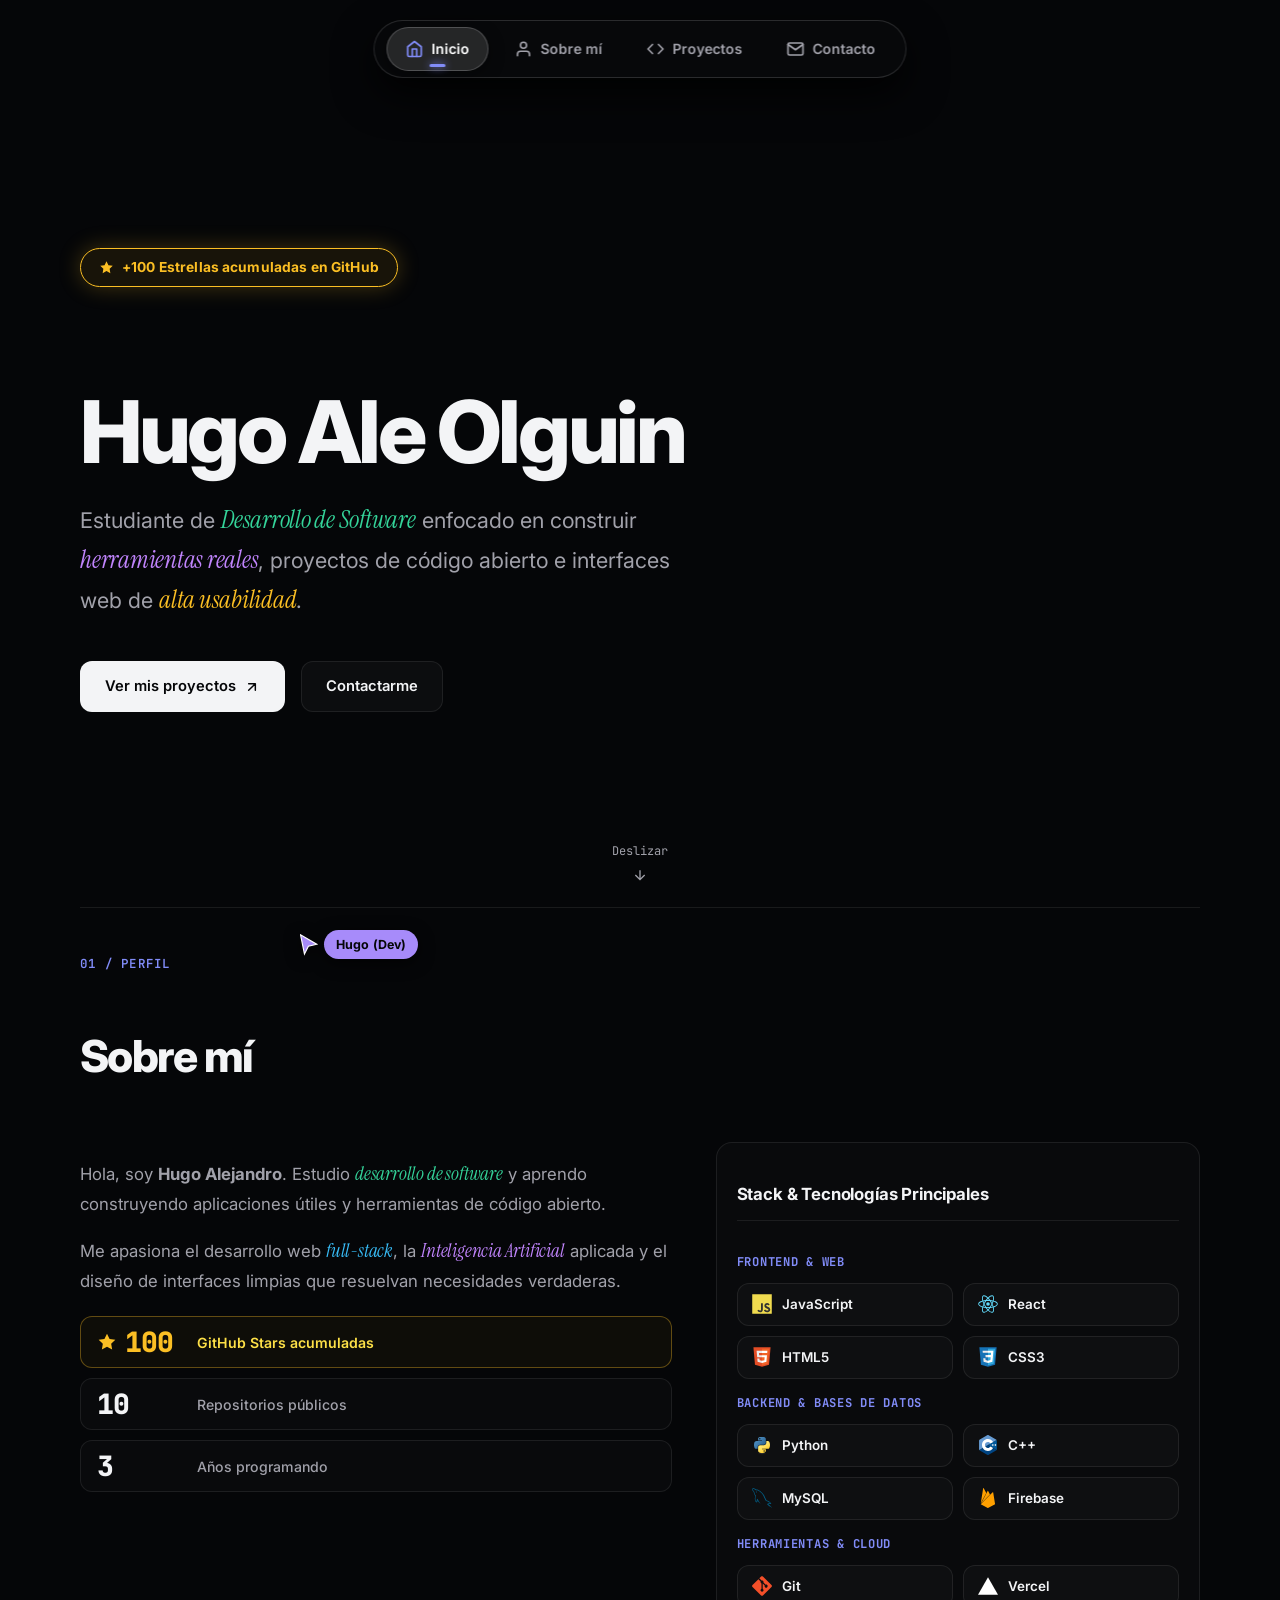
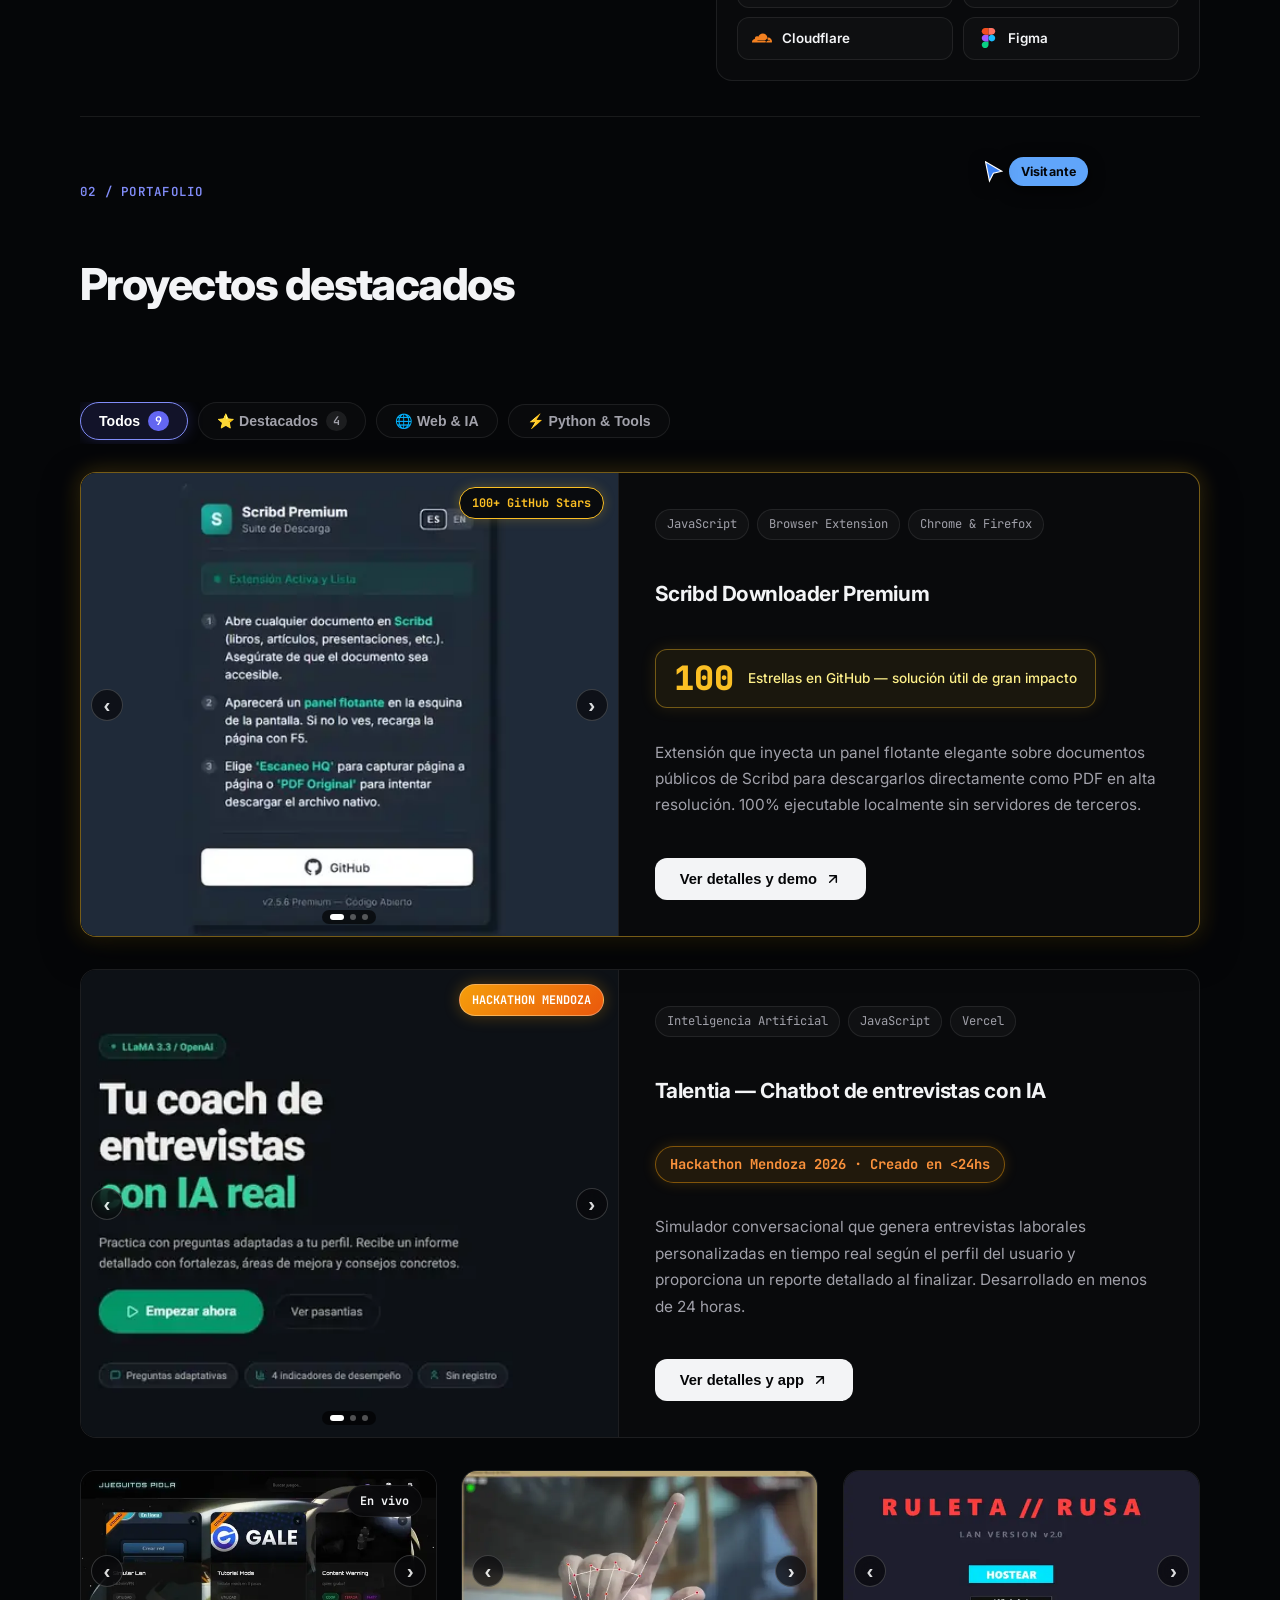
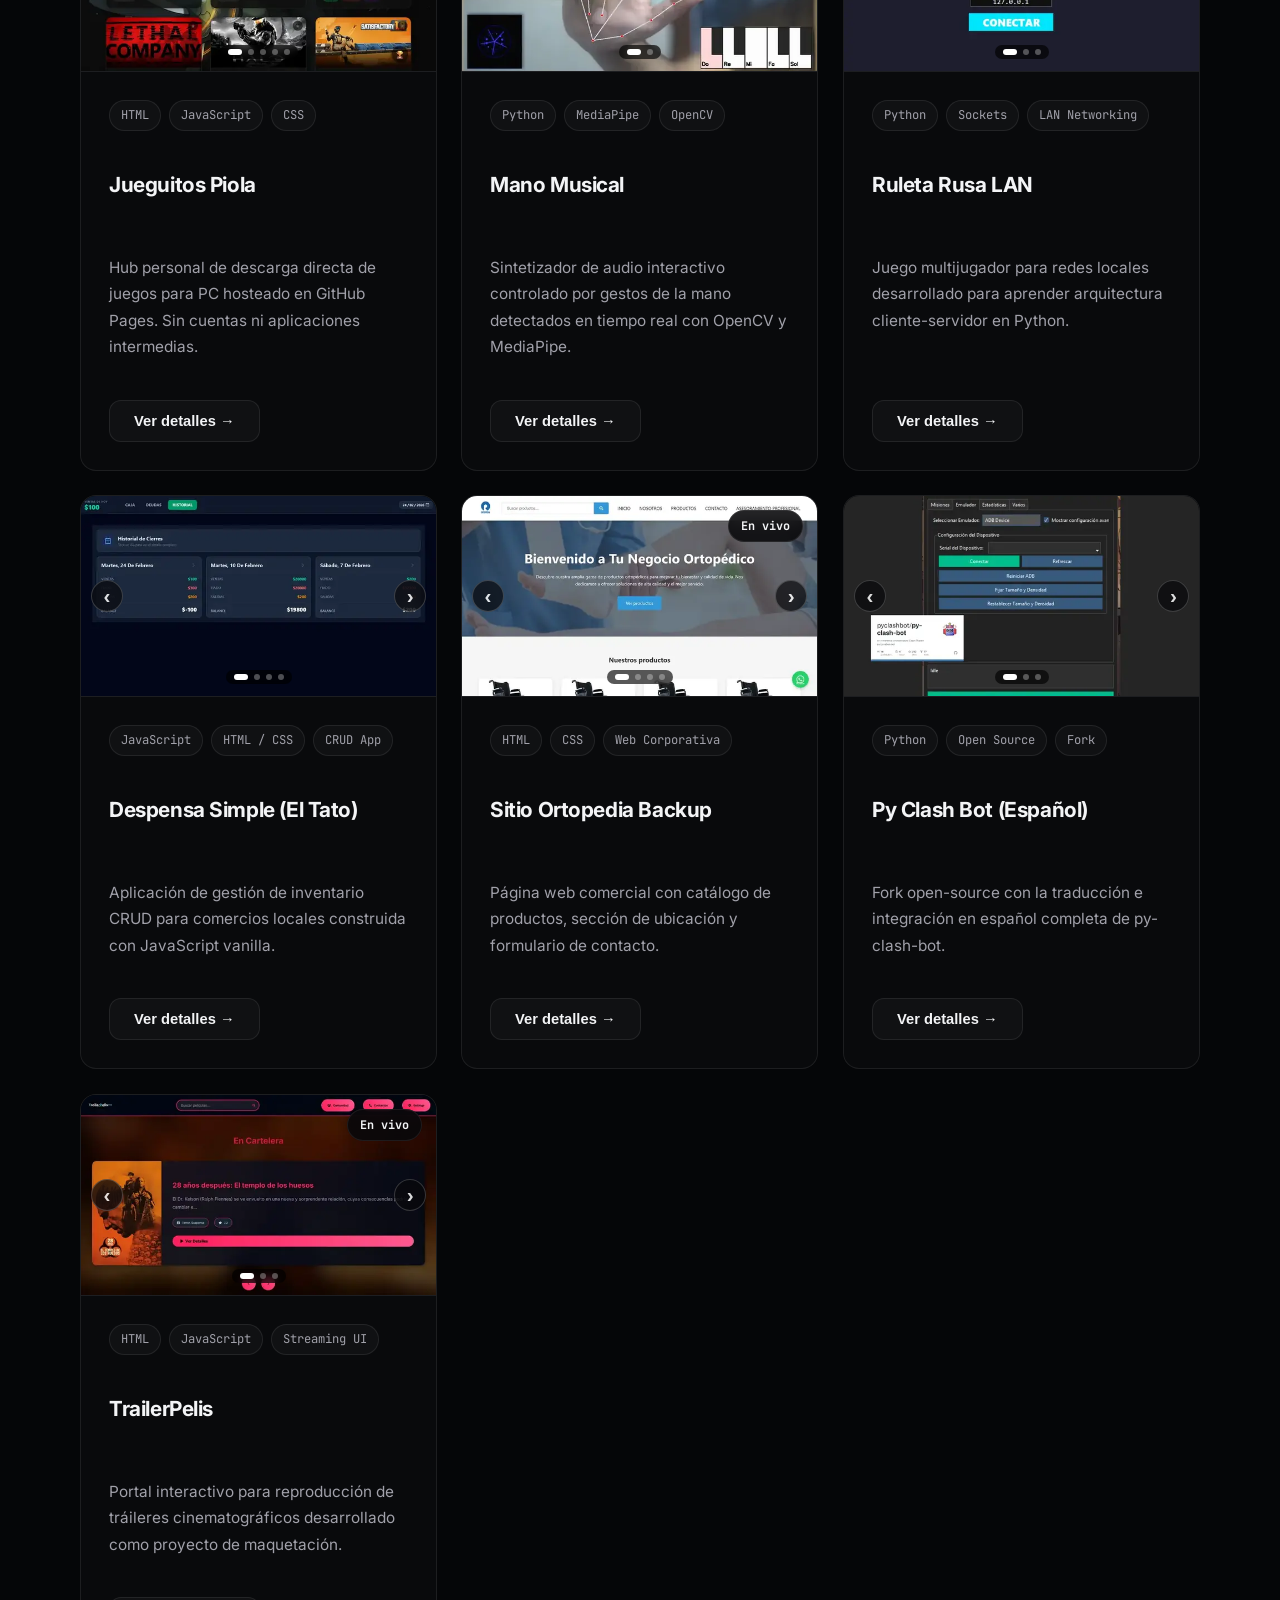
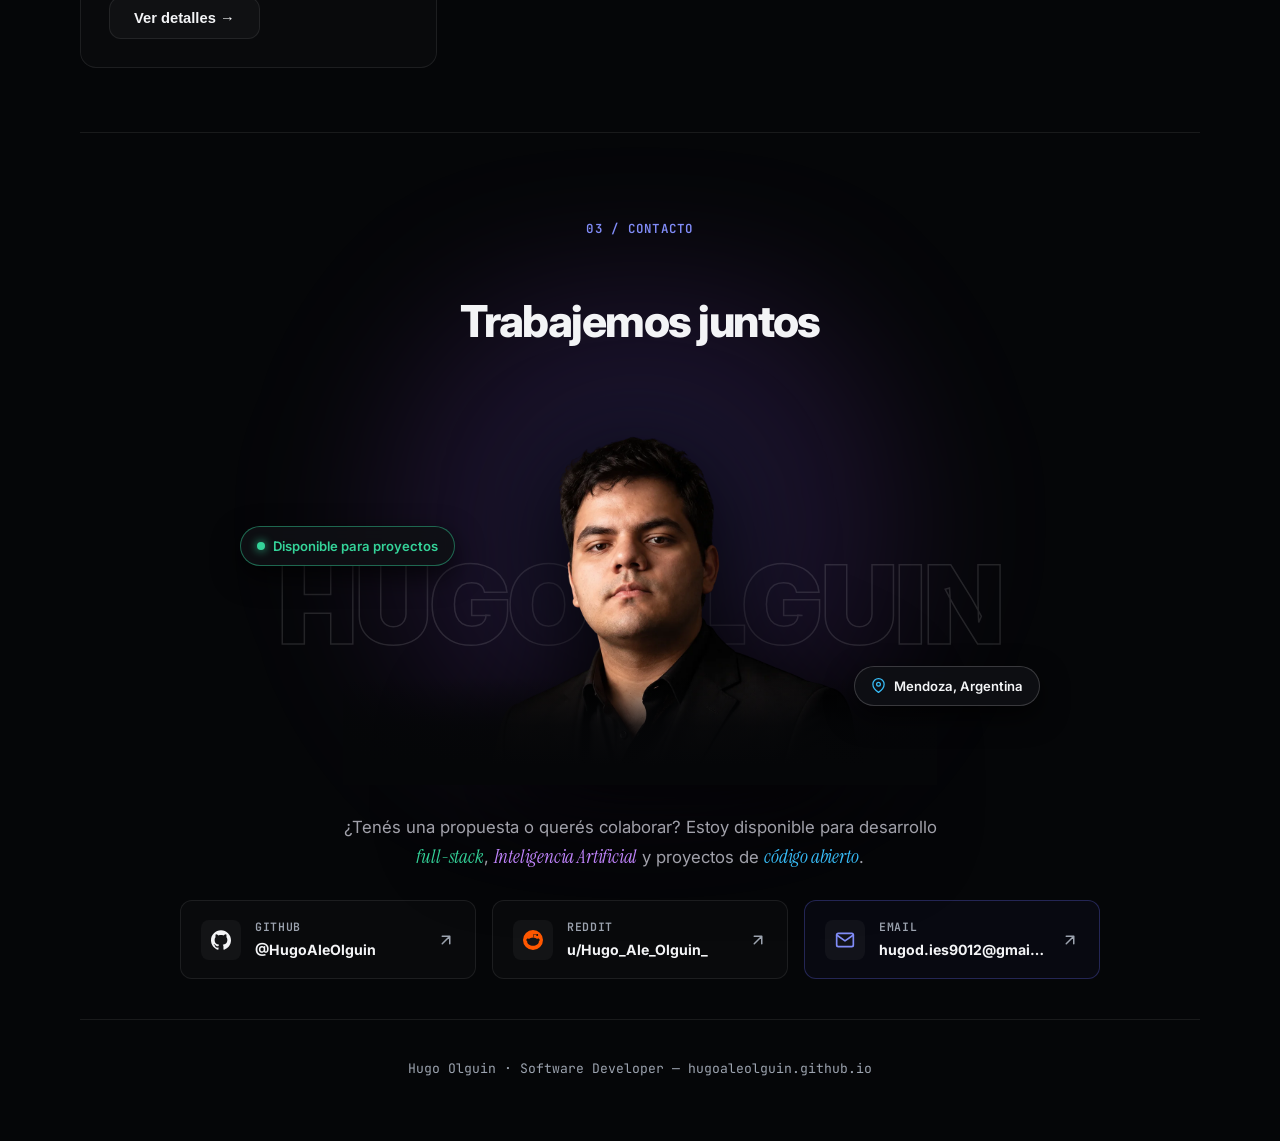
==== index.html @ dde2fdaa "fix(contacto): centrado perfecto de nombre en fondo, enlace mailto directo a hugod.ies9012@gmail.com" ====
<!doctype html>
<html lang="es">

<head>
  <meta charset="UTF-8" />
  <meta name="viewport" content="width=device-width, initial-scale=1.0" />
  <title>Hugo Olguin · Software Developer Portfolio</title>
  <meta name="description"
    content="Portfolio profesional de Hugo Olguin, estudiante de Desarrollo de Software con más de 100 estrellas en GitHub. Proyectos en JavaScript, Python, React, C++, Figma e IA." />
  <meta name="author" content="Hugo Olguin" />

  <!-- Preconexión a servidores de Google Fonts -->
  <link rel="preconnect" href="https://fonts.googleapis.com" />
  <link rel="preconnect" href="https://fonts.gstatic.com" crossorigin />
  <!-- Carga asíncrona de tipografías (no bloquea el renderizado) -->
  <link rel="preload" as="style" href="https://fonts.googleapis.com/css2?family=Instrument+Serif:ital@0;1&family=Inter:wght@300;400;500;600;700;800&family=JetBrains+Mono:wght@400;500;700&display=swap" />
  <link rel="stylesheet" href="https://fonts.googleapis.com/css2?family=Instrument+Serif:ital@0;1&family=Inter:wght@300;400;500;600;700;800&family=JetBrains+Mono:wght@400;500;700&display=swap" media="print" onload="this.media='all'" />
  <noscript>
    <link rel="stylesheet" href="https://fonts.googleapis.com/css2?family=Instrument+Serif:ital@0;1&family=Inter:wght@300;400;500;600;700;800&family=JetBrains+Mono:wght@400;500;700&display=swap" />
  </noscript>

  <link rel="stylesheet" href="style.css" />
</head>

<body>
  <!-- Barra de progreso de lectura / scroll fija en la parte superior -->
  <div id="scroll-progress-bar" class="scroll-progress-bar" aria-hidden="true"></div>

  <a class="skip-link" href="#inicio">Saltar al contenido</a>

  <!-- Floating Dock Navbar Ultra-Limpio -->
  <div class="dock-wrapper">
    <nav class="dock" aria-label="Navegación principal">
      <!-- Inicio -->
      <a href="#inicio" class="dock__link active" data-section="inicio">
        <svg class="dock__icon" viewBox="0 0 24 24" fill="none" stroke="currentColor">
          <path d="M3 9l9-7 9 7v11a2 2 0 0 1-2 2H5a2 2 0 0 1-2-2z" stroke-linecap="round" stroke-linejoin="round"/>
          <polyline points="9 22 9 12 15 12 15 22" stroke-linecap="round" stroke-linejoin="round"/>
        </svg>
        <span>Inicio</span>
      </a>

      <!-- Sobre mí -->
      <a href="#sobre-mi" class="dock__link" data-section="sobre-mi">
        <svg class="dock__icon" viewBox="0 0 24 24" fill="none" stroke="currentColor">
          <path d="M20 21v-2a4 4 0 0 0-4-4H8a4 4 0 0 0-4 4v2" stroke-linecap="round" stroke-linejoin="round"/>
          <circle cx="12" cy="7" r="4" stroke-linecap="round" stroke-linejoin="round"/>
        </svg>
        <span>Sobre mí</span>
      </a>

      <!-- Proyectos -->
      <a href="#proyectos" class="dock__link" data-section="proyectos">
        <svg class="dock__icon" viewBox="0 0 24 24" fill="none" stroke="currentColor">
          <polyline points="16 18 22 12 16 6" stroke-linecap="round" stroke-linejoin="round"/>
          <polyline points="8 6 2 12 8 18" stroke-linecap="round" stroke-linejoin="round"/>
        </svg>
        <span>Proyectos</span>
      </a>

      <!-- Contacto -->
      <a href="#contacto" class="dock__link" data-section="contacto">
        <svg class="dock__icon" viewBox="0 0 24 24" fill="none" stroke="currentColor">
          <path d="M4 4h16c1.1 0 2 .9 2 2v12c0 1.1-.9 2-2 2H4c-1.1 0-2-.9-2-2V6c0-1.1.9-2 2-2z" stroke-linecap="round" stroke-linejoin="round"/>
          <polyline points="22,6 12,13 2,6" stroke-linecap="round" stroke-linejoin="round"/>
        </svg>
        <span>Contacto</span>
      </a>
    </nav>
  </div>

  <main id="contenido">
    <!-- Hero Section (Presentación 100vh Full-Viewport) -->
    <section id="inicio" class="hero reveal">
      <div class="hero__grid">
        <!-- Columna Izquierda: Presentación principal -->
        <div class="hero__content">
          <!-- Destacado Prominente de +100 Estrellas GitHub -->
          <div class="hero__stars-badge">
            <svg class="hero__stars-icon" viewBox="0 0 24 24">
              <path d="M12 2l3.09 6.26L22 9.27l-5 4.87 1.18 6.88L12 17.77l-6.18 3.25L7 14.14 2 9.27l6.91-1.01L12 2z"/>
            </svg>
            <span>+100 Estrellas acumuladas en GitHub</span>
          </div>

          <h1 class="hero__title">
            Hugo Ale Olguin
          </h1>

          <p class="hero__subtitle">
            Estudiante de <em class="text-serif text-emerald">Desarrollo de Software</em> enfocado en construir <em class="text-serif text-purple">herramientas reales</em>, proyectos de código abierto e interfaces web de <em class="text-serif text-amber">alta usabilidad</em>.
          </p>

          <div class="hero__actions">
            <a href="#proyectos" class="btn btn--primary">
              <span>Ver mis proyectos</span>
              <svg class="btn__icon" viewBox="0 0 24 24" fill="none" stroke="currentColor">
                <path d="M7 17L17 7M17 7H7M17 7V17" stroke-linecap="round" stroke-linejoin="round"/>
              </svg>
            </a>
            <a href="#contacto" class="btn btn--secondary">
              <span>Contactarme</span>
            </a>
          </div>
        </div>

        <!-- Columna Derecha: Cubo Rubik 3D Autónomo Indestructible (rubik-motion.js) -->
        <div class="hero__rubik-wrapper">
          <div class="rubik-aura"></div>
          <div id="rubik-canvas-container" class="rubik-canvas-container"></div>
        </div>
      </div>

      <!-- Indicador animado de scroll -->
      <a href="#sobre-mi" class="hero__scroll-indicator" aria-label="Scrollear hacia abajo">
        <span>Deslizar</span>
        <svg width="16" height="16" viewBox="0 0 24 24" fill="none" stroke="currentColor" stroke-width="2">
          <path d="M12 5v14M19 12l-7 7-7-7"/>
        </svg>
      </a>
    </section>

    <!-- Sobre Mí Section (Pantalla Completa 100vh) -->
    <section id="sobre-mi" class="section section--about-full reveal">
      <!-- Cursor 1: Hugo (Dev) - Flotando al lado del título "Sobre mí" -->
      <div class="simulated-cursor simulated-cursor--hugo" aria-hidden="true">
        <svg class="simulated-cursor__icon" viewBox="0 0 23 28" fill="none">
          <path d="M10.7 15.5L5.7 25.5L0.7 1L21.2 13L10.7 15.5Z" fill="#a78bfa" stroke="#ffffff" stroke-width="1.5"/>
        </svg>
        <span class="simulated-cursor__label" style="background-color: #a78bfa; color: #050608;">Hugo (Dev)</span>
      </div>

      <div class="section__header">
        <span class="section__label">01 / Perfil</span>
        <h2 class="section__title">Sobre mí</h2>
      </div>

      <div class="about-grid">
        <div class="about__text">
          <p>
            Hola, soy <strong>Hugo Alejandro</strong>. Estudio <em class="text-serif text-emerald">desarrollo de software</em> y aprendo construyendo aplicaciones útiles y herramientas de código abierto.
          </p>
          <p>
            Me apasiona el desarrollo web <em class="text-serif text-cyan">full-stack</em>, la <em class="text-serif text-purple">Inteligencia Artificial</em> aplicada y el diseño de interfaces limpias que resuelvan necesidades verdaderas.
          </p>

          <!-- Métricas Limpias Presentadas en Columna -->
          <div class="about__metrics">
            <div class="metric-card metric-card--gold">
              <div class="metric__header">
                <svg class="metric__star-icon" viewBox="0 0 24 24" fill="currentColor">
                  <path d="M12 2l3.09 6.26L22 9.27l-5 4.87 1.18 6.88L12 17.77l-6.18 3.25L7 14.14 2 9.27l6.91-1.01L12 2z"/>
                </svg>
                <span class="metric__number metric__number--gold" data-target="100">0</span>
              </div>
              <span class="metric__label metric__label--gold">GitHub Stars acumuladas</span>
            </div>
            <div class="metric-card">
              <div class="metric__header">
                <span class="metric__number" data-target="10">0</span>
              </div>
              <span class="metric__label">Repositorios públicos</span>
            </div>
            <div class="metric-card">
              <div class="metric__header">
                <span class="metric__number" data-target="3">0</span>
              </div>
              <span class="metric__label">Años programando</span>
            </div>
          </div>
        </div>

        <!-- Skills Card Estructurado en Categorías Lógicas -->
        <div class="skills-card">
          <h3 class="skills-card__title">Stack &amp; Tecnologías Principales</h3>

          <!-- Categoría 1: Frontend & Web -->
          <div class="skills-group">
            <span class="skills-group__label">Frontend &amp; Web</span>
            <div class="skills-group__list">
              <div class="skill-pill">
                <img src="assets/icons/javascript.svg" alt="JavaScript" class="skill-pill__icon" width="20" height="20" loading="lazy" />
                <span class="skill-pill__name">JavaScript</span>
              </div>
              <div class="skill-pill">
                <img src="assets/icons/react.svg" alt="React" class="skill-pill__icon" width="20" height="20" loading="lazy" />
                <span class="skill-pill__name">React</span>
              </div>
              <div class="skill-pill">
                <img src="assets/icons/html5.svg" alt="HTML5" class="skill-pill__icon" width="20" height="20" loading="lazy" />
                <span class="skill-pill__name">HTML5</span>
              </div>
              <div class="skill-pill">
                <img src="assets/icons/css3.svg" alt="CSS3" class="skill-pill__icon" width="20" height="20" loading="lazy" />
                <span class="skill-pill__name">CSS3</span>
              </div>
            </div>
          </div>

          <!-- Categoría 2: Backend & Bases de Datos -->
          <div class="skills-group">
            <span class="skills-group__label">Backend &amp; Bases de Datos</span>
            <div class="skills-group__list">
              <div class="skill-pill">
                <img src="assets/icons/python.svg" alt="Python" class="skill-pill__icon" width="20" height="20" loading="lazy" />
                <span class="skill-pill__name">Python</span>
              </div>
              <div class="skill-pill">
                <img src="assets/icons/cplusplus.svg" alt="C++" class="skill-pill__icon" width="20" height="20" loading="lazy" />
                <span class="skill-pill__name">C++</span>
              </div>
              <div class="skill-pill">
                <img src="assets/icons/mysql.svg" alt="MySQL" class="skill-pill__icon" width="20" height="20" loading="lazy" />
                <span class="skill-pill__name">MySQL</span>
              </div>
              <div class="skill-pill">
                <img src="assets/icons/firebase.svg" alt="Firebase" class="skill-pill__icon" width="20" height="20" loading="lazy" />
                <span class="skill-pill__name">Firebase</span>
              </div>
            </div>
          </div>

          <!-- Categoría 3: Herramientas & Cloud -->
          <div class="skills-group">
            <span class="skills-group__label">Herramientas &amp; Cloud</span>
            <div class="skills-group__list">
              <div class="skill-pill">
                <img src="assets/icons/git.svg" alt="Git" class="skill-pill__icon" width="20" height="20" loading="lazy" />
                <span class="skill-pill__name">Git</span>
              </div>
              <div class="skill-pill">
                <img src="assets/icons/vercel.svg" alt="Vercel" class="skill-pill__icon" width="20" height="20" loading="lazy" />
                <span class="skill-pill__name">Vercel</span>
              </div>
              <div class="skill-pill">
                <img src="assets/icons/cloudflare.svg" alt="Cloudflare" class="skill-pill__icon" width="20" height="20" loading="lazy" />
                <span class="skill-pill__name">Cloudflare</span>
              </div>
              <div class="skill-pill">
                <img src="assets/icons/figma.svg" alt="Figma" class="skill-pill__icon" width="20" height="20" loading="lazy" />
                <span class="skill-pill__name">Figma</span>
              </div>
            </div>
          </div>

        </div>
      </div>
    </section>

    <!-- Proyectos Section -->
    <section id="proyectos" class="section reveal">
      <!-- Cursor 2: Visitante - Azul real #3b82f6 - Flotando en Proyectos -->
      <div class="simulated-cursor simulated-cursor--visitante" aria-hidden="true">
        <svg class="simulated-cursor__icon" viewBox="0 0 23 28" fill="none">
          <path d="M10.7 15.5L5.7 25.5L0.7 1L21.2 13L10.7 15.5Z" fill="#3b82f6" stroke="#ffffff" stroke-width="1.5"/>
        </svg>
        <span class="simulated-cursor__label" style="background-color: #60a5fa; color: #050608;">Visitante</span>
      </div>

      <div class="section__header">
        <span class="section__label">02 / Portafolio</span>
        <h2 class="section__title">Proyectos destacados</h2>
      </div>

      <!-- Filtros Rápidos de Proyectos -->
      <div class="projects-filters" role="tablist" aria-label="Filtrar proyectos">
        <button class="filter-btn active" data-filter="all" role="tab" aria-selected="true">
          <span>Todos</span>
          <span class="filter-count">9</span>
        </button>
        <button class="filter-btn" data-filter="destacados" role="tab" aria-selected="false">
          <span>⭐ Destacados</span>
          <span class="filter-count">4</span>
        </button>
        <button class="filter-btn" data-filter="web-ia" role="tab" aria-selected="false">
          <span>🌐 Web &amp; IA</span>
        </button>
        <button class="filter-btn" data-filter="python-tools" role="tab" aria-selected="false">
          <span>⚡ Python &amp; Tools</span>
        </button>
      </div>

      <div class="projects-grid">

        <!-- Hero Project #1: Scribd Downloader Premium -->
        <article class="project-card project-card--hero project-card--scribd" id="proyecto-scribd" data-project-id="scribd" data-category="destacados web-ia python-tools">
          <div class="project-card__preview" data-slides='[
            "assets/screenshots/scribd/scribd (1).webp",
            "assets/screenshots/scribd/scribd (2).webp",
            "assets/screenshots/scribd/scribd (3).webp"
          ]'>
            <img src="assets/screenshots/scribd/scribd (1).webp" alt="Scribd Downloader Premium" class="project-card__image carousel__img" width="800" height="450" decoding="async" />
            <button class="card-nav-btn card-nav-btn--prev" aria-label="Anterior foto">‹</button>
            <button class="card-nav-btn card-nav-btn--next" aria-label="Siguiente foto">›</button>
            <div class="carousel__dots" aria-hidden="true">
              <span class="carousel__dot carousel__dot--active"></span>
              <span class="carousel__dot"></span>
              <span class="carousel__dot"></span>
            </div>
            <span class="project-card__tag-pill project-card__tag-pill--stars">100+ GitHub Stars</span>
          </div>

          <div class="project-card__body">
            <div class="project-card__tags">
              <span class="tag-badge">JavaScript</span>
              <span class="tag-badge">Browser Extension</span>
              <span class="tag-badge">Chrome &amp; Firefox</span>
            </div>

            <h3 class="project-card__title">Scribd Downloader Premium</h3>

            <div class="star-stat-box">
              <span class="star-stat-box__count" data-target="100">0</span>
              <span class="star-stat-box__label">Estrellas en GitHub — solución útil de gran impacto</span>
            </div>

            <p class="project-card__desc">
              Extensión que inyecta un panel flotante elegante sobre documentos públicos de Scribd para descargarlos directamente como PDF en alta resolución. 100% ejecutable localmente sin servidores de terceros.
            </p>

            <div class="project-card__footer">
              <button class="btn btn--primary">
                <span>Ver detalles y demo</span>
                <svg class="btn__icon" viewBox="0 0 24 24" fill="none" stroke="currentColor">
                  <path d="M7 17L17 7M17 7H7M17 7V17" stroke-linecap="round" stroke-linejoin="round"/>
                </svg>
              </button>
            </div>
          </div>
        </article>

        <!-- Hero Project #2: Talentia Hackathon -->
        <article class="project-card project-card--hero" id="proyecto-talentia" data-project-id="talentia" data-category="destacados web-ia">
          <div class="project-card__preview" data-slides='[
            "assets/screenshots/talentia/talentia-1.webp",
            "assets/screenshots/talentia/talentia-2.webp",
            "assets/screenshots/talentia/talentia-3.webp"
          ]'>
            <img src="assets/screenshots/talentia/talentia-1.webp" alt="Talentia Chatbot IA" class="project-card__image carousel__img" width="800" height="450" loading="lazy" decoding="async" />
            <button class="card-nav-btn card-nav-btn--prev" aria-label="Anterior foto">‹</button>
            <button class="card-nav-btn card-nav-btn--next" aria-label="Siguiente foto">›</button>
            <div class="carousel__dots" aria-hidden="true">
              <span class="carousel__dot carousel__dot--active"></span>
              <span class="carousel__dot"></span>
              <span class="carousel__dot"></span>
            </div>
            <span class="project-card__tag-pill project-card__tag-pill--hackathon">HACKATHON MENDOZA</span>
          </div>

          <div class="project-card__body">
            <div class="project-card__tags">
              <span class="tag-badge">Inteligencia Artificial</span>
              <span class="tag-badge">JavaScript</span>
              <span class="tag-badge">Vercel</span>
            </div>

            <h3 class="project-card__title">Talentia — Chatbot de entrevistas con IA</h3>

            <div class="hackathon-time-badge">
              Hackathon Mendoza 2026 · Creado en &lt;24hs
            </div>

            <p class="project-card__desc">
              Simulador conversacional que genera entrevistas laborales personalizadas en tiempo real según el perfil del usuario y proporciona un reporte detallado al finalizar. Desarrollado en menos de 24 horas.
            </p>

            <div class="project-card__footer">
              <button class="btn btn--primary">
                <span>Ver detalles y app</span>
                <svg class="btn__icon" viewBox="0 0 24 24" fill="none" stroke="currentColor">
                  <path d="M7 17L17 7M17 7H7M17 7V17" stroke-linecap="round" stroke-linejoin="round"/>
                </svg>
              </button>
            </div>
          </div>
        </article>

      </div>

      <!-- Proyectos Secundarios (Grilla 2x2) -->
      <div class="projects-secondary-grid">

        <!-- Proyecto: Jueguitos Piola -->
        <article class="project-card" id="proyecto-jueguitos" data-project-id="jueguitos" data-category="destacados web-ia">
          <div class="project-card__preview" data-slides='[
            "assets/screenshots/jueguitos/jueguitos (1).webp",
            "assets/screenshots/jueguitos/jueguitos (2).webp",
            "assets/screenshots/jueguitos/jueguitos (3).webp",
            "assets/screenshots/jueguitos/jueguitos (4).webp",
            "assets/screenshots/jueguitos/jueguitos (5).webp"
          ]'>
            <img src="assets/screenshots/jueguitos/jueguitos (1).webp" alt="Jueguitos Piola" class="project-card__image carousel__img" width="800" height="450" loading="lazy" decoding="async" />
            <button class="card-nav-btn card-nav-btn--prev" aria-label="Anterior foto">‹</button>
            <button class="card-nav-btn card-nav-btn--next" aria-label="Siguiente foto">›</button>
            <div class="carousel__dots" aria-hidden="true">
              <span class="carousel__dot carousel__dot--active"></span>
              <span class="carousel__dot"></span>
              <span class="carousel__dot"></span>
              <span class="carousel__dot"></span>
              <span class="carousel__dot"></span>
            </div>
            <span class="project-card__tag-pill">En vivo</span>
          </div>

          <div class="project-card__body">
            <div class="project-card__tags">
              <span class="tag-badge">HTML</span>
              <span class="tag-badge">JavaScript</span>
              <span class="tag-badge">CSS</span>
            </div>
            <h3 class="project-card__title">Jueguitos Piola</h3>
            <p class="project-card__desc">
              Hub personal de descarga directa de juegos para PC hosteado en GitHub Pages. Sin cuentas ni aplicaciones intermedias.
            </p>
            <div class="project-card__footer">
              <button class="btn btn--secondary">Ver detalles →</button>
            </div>
          </div>
        </article>

        <!-- Proyecto: Mano Musical -->
        <article class="project-card" id="proyecto-mano" data-project-id="mano" data-category="destacados python-tools">
          <div class="project-card__preview" data-slides='[
            "assets/screenshots/mano/mano (1).webp",
            "assets/screenshots/mano/mano (2).webp"
          ]'>
            <img src="assets/screenshots/mano/mano (1).webp" alt="Mano Musical" class="project-card__image carousel__img" width="800" height="450" loading="lazy" decoding="async" />
            <button class="card-nav-btn card-nav-btn--prev" aria-label="Anterior foto">‹</button>
            <button class="card-nav-btn card-nav-btn--next" aria-label="Siguiente foto">›</button>
            <div class="carousel__dots" aria-hidden="true">
              <span class="carousel__dot carousel__dot--active"></span>
              <span class="carousel__dot"></span>
            </div>
          </div>

          <div class="project-card__body">
            <div class="project-card__tags">
              <span class="tag-badge">Python</span>
              <span class="tag-badge">MediaPipe</span>
              <span class="tag-badge">OpenCV</span>
            </div>
            <h3 class="project-card__title">Mano Musical</h3>
            <p class="project-card__desc">
              Sintetizador de audio interactivo controlado por gestos de la mano detectados en tiempo real con OpenCV y MediaPipe.
            </p>
            <div class="project-card__footer">
              <button class="btn btn--secondary">Ver detalles →</button>
            </div>
          </div>
        </article>

        <!-- Proyecto: Ruleta Rusa LAN -->
        <article class="project-card" id="proyecto-ruleta" data-project-id="ruleta" data-category="python-tools web-ia">
          <div class="project-card__preview" data-slides='[
            "assets/screenshots/ruleta/ruleta (1).webp",
            "assets/screenshots/ruleta/ruleta (2).webp",
            "assets/screenshots/ruleta/ruleta (3).webp"
          ]'>
            <img src="assets/screenshots/ruleta/ruleta (1).webp" alt="Ruleta Rusa LAN" class="project-card__image carousel__img" width="800" height="450" loading="lazy" decoding="async" />
            <button class="card-nav-btn card-nav-btn--prev" aria-label="Anterior foto">‹</button>
            <button class="card-nav-btn card-nav-btn--next" aria-label="Siguiente foto">›</button>
            <div class="carousel__dots" aria-hidden="true">
              <span class="carousel__dot carousel__dot--active"></span>
              <span class="carousel__dot"></span>
              <span class="carousel__dot"></span>
            </div>
          </div>

          <div class="project-card__body">
            <div class="project-card__tags">
              <span class="tag-badge">Python</span>
              <span class="tag-badge">Sockets</span>
              <span class="tag-badge">LAN Networking</span>
            </div>
            <h3 class="project-card__title">Ruleta Rusa LAN</h3>
            <p class="project-card__desc">
              Juego multijugador para redes locales desarrollado para aprender arquitectura cliente-servidor en Python.
            </p>
            <div class="project-card__footer">
              <button class="btn btn--secondary">Ver detalles →</button>
            </div>
          </div>
        </article>

        <!-- Proyecto: Despensa Simple -->
        <article class="project-card" id="proyecto-despensa" data-project-id="despensa" data-category="web-ia">
          <div class="project-card__preview" data-slides='[
            "assets/screenshots/despensa/despensa (1).webp",
            "assets/screenshots/despensa/despensa (2).webp",
            "assets/screenshots/despensa/despensa (3).webp",
            "assets/screenshots/despensa/despensa (4).webp"
          ]'>
            <img src="assets/screenshots/despensa/despensa (1).webp" alt="Despensa Simple" class="project-card__image carousel__img" width="800" height="450" loading="lazy" decoding="async" />
            <button class="card-nav-btn card-nav-btn--prev" aria-label="Anterior foto">‹</button>
            <button class="card-nav-btn card-nav-btn--next" aria-label="Siguiente foto">›</button>
            <div class="carousel__dots" aria-hidden="true">
              <span class="carousel__dot carousel__dot--active"></span>
              <span class="carousel__dot"></span>
              <span class="carousel__dot"></span>
              <span class="carousel__dot"></span>
            </div>
          </div>

          <div class="project-card__body">
            <div class="project-card__tags">
              <span class="tag-badge">JavaScript</span>
              <span class="tag-badge">HTML / CSS</span>
              <span class="tag-badge">CRUD App</span>
            </div>
            <h3 class="project-card__title">Despensa Simple (El Tato)</h3>
            <p class="project-card__desc">
              Aplicación de gestión de inventario CRUD para comercios locales construida con JavaScript vanilla.
            </p>
            <div class="project-card__footer">
              <button class="btn btn--secondary">Ver detalles →</button>
            </div>
          </div>
        </article>

        <!-- Proyecto: Sitio Ortopedia Backup -->
        <article class="project-card" id="proyecto-ortopedia" data-project-id="ortopedia" data-category="web-ia">
          <div class="project-card__preview" data-slides='[
            "assets/screenshots/ortopedia/ortopedia (1).webp",
            "assets/screenshots/ortopedia/ortopedia (2).webp",
            "assets/screenshots/ortopedia/ortopedia (3).webp",
            "assets/screenshots/ortopedia/ortopedia (4).webp"
          ]'>
            <img src="assets/screenshots/ortopedia/ortopedia (1).webp" alt="Sitio Ortopedia" class="project-card__image carousel__img" width="800" height="450" loading="lazy" decoding="async" />
            <button class="card-nav-btn card-nav-btn--prev" aria-label="Anterior foto">‹</button>
            <button class="card-nav-btn card-nav-btn--next" aria-label="Siguiente foto">›</button>
            <div class="carousel__dots" aria-hidden="true">
              <span class="carousel__dot carousel__dot--active"></span>
              <span class="carousel__dot"></span>
              <span class="carousel__dot"></span>
              <span class="carousel__dot"></span>
            </div>
            <span class="project-card__tag-pill">En vivo</span>
          </div>

          <div class="project-card__body">
            <div class="project-card__tags">
              <span class="tag-badge">HTML</span>
              <span class="tag-badge">CSS</span>
              <span class="tag-badge">Web Corporativa</span>
            </div>
            <h3 class="project-card__title">Sitio Ortopedia Backup</h3>
            <p class="project-card__desc">
              Página web comercial con catálogo de productos, sección de ubicación y formulario de contacto.
            </p>
            <div class="project-card__footer">
              <button class="btn btn--secondary">Ver detalles →</button>
            </div>
          </div>
        </article>

        <!-- Proyecto: Py Clash Bot Spanish -->
        <article class="project-card" id="proyecto-clashbot" data-project-id="clashbot" data-category="python-tools">
          <div class="project-card__preview" data-slides='[
            "assets/screenshots/pyclash/pyclash (1).webp",
            "assets/screenshots/pyclash/pyclash (2).webp",
            "assets/screenshots/pyclash/pyclash (3).webp"
          ]'>
            <img src="assets/screenshots/pyclash/pyclash (1).webp" alt="Py Clash Bot Spanish" class="project-card__image carousel__img" width="800" height="450" loading="lazy" decoding="async" />
            <button class="card-nav-btn card-nav-btn--prev" aria-label="Anterior foto">‹</button>
            <button class="card-nav-btn card-nav-btn--next" aria-label="Siguiente foto">›</button>
            <div class="carousel__dots" aria-hidden="true">
              <span class="carousel__dot carousel__dot--active"></span>
              <span class="carousel__dot"></span>
              <span class="carousel__dot"></span>
            </div>
          </div>

          <div class="project-card__body">
            <div class="project-card__tags">
              <span class="tag-badge">Python</span>
              <span class="tag-badge">Open Source</span>
              <span class="tag-badge">Fork</span>
            </div>
            <h3 class="project-card__title">Py Clash Bot (Español)</h3>
            <p class="project-card__desc">
              Fork open-source con la traducción e integración en español completa de py-clash-bot.
            </p>
            <div class="project-card__footer">
              <button class="btn btn--secondary">Ver detalles →</button>
            </div>
          </div>
        </article>

        <!-- Proyecto: TrailerPelis -->
        <article class="project-card" id="proyecto-trailerpelis" data-project-id="trailerpelis" data-category="web-ia">
          <div class="project-card__preview" data-slides='[
            "assets/screenshots/trailerpelis/trailerpelis-1.webp",
            "assets/screenshots/trailerpelis/trailerpelis-2.webp",
            "assets/screenshots/trailerpelis/trailerpelis-3.webp"
          ]'>
            <img src="assets/screenshots/trailerpelis/trailerpelis-1.webp" alt="TrailerPelis" class="project-card__image carousel__img" width="800" height="450" loading="lazy" decoding="async" />
            <button class="card-nav-btn card-nav-btn--prev" aria-label="Anterior foto">‹</button>
            <button class="card-nav-btn card-nav-btn--next" aria-label="Siguiente foto">›</button>
            <div class="carousel__dots" aria-hidden="true">
              <span class="carousel__dot carousel__dot--active"></span>
              <span class="carousel__dot"></span>
              <span class="carousel__dot"></span>
            </div>
            <span class="project-card__tag-pill">En vivo</span>
          </div>

          <div class="project-card__body">
            <div class="project-card__tags">
              <span class="tag-badge">HTML</span>
              <span class="tag-badge">JavaScript</span>
              <span class="tag-badge">Streaming UI</span>
            </div>
            <h3 class="project-card__title">TrailerPelis</h3>
            <p class="project-card__desc">
              Portal interactivo para reproducción de tráileres cinematográficos desarrollado como proyecto de maquetación.
            </p>
            <div class="project-card__footer">
              <button class="btn btn--secondary">Ver detalles →</button>
            </div>
          </div>
        </article>

      </div>

      <!-- Botón Mostrar Más Proyectos en Mobile -->
      <div class="projects-show-more-wrapper">
        <button class="btn-show-more" id="btn-show-more-projects" aria-expanded="false">
          <span class="btn-show-more__text">Ver todos los proyectos (+5)</span>
          <svg class="btn-show-more__icon" viewBox="0 0 24 24" fill="none" stroke="currentColor">
            <path d="M6 9l6 6 6-6" stroke-width="2.2" stroke-linecap="round" stroke-linejoin="round"/>
          </svg>
        </button>
      </div>
    </section>

    <!-- Contacto Section Prime (Layout Arquitectónico con Foto Central & Tipografía en Capas) -->
    <section id="contacto" class="section section--contact-prime reveal">
      
      <!-- Halo de Iluminación Ambiental Atmosférica -->
      <div class="contact-ambient-glow" aria-hidden="true"></div>

      <!-- Header de Sección -->
      <div class="contact-header-wrap">
        <span class="section__label">03 / Contacto</span>
        <h2 class="section__title">Trabajemos juntos</h2>
      </div>

      <!-- Escena Central: Foto Grande con Texto Detrás y Badges Flotantes a los Costados -->
      <div class="contact-avatar-stage">
        
        <!-- Texto Gigante en Capas (Layer 1 - Directamente Detrás de la Foto) -->
        <div class="contact-backdrop-text" aria-hidden="true">
          <span>HUGO OLGUIN</span>
        </div>

        <!-- Badge Flotante Izquierdo (Cartelito Flotante) -->
        <div class="contact-float-badge contact-float-badge--status">
          <span class="status-pulse-dot"></span>
          <span>Disponible para proyectos</span>
        </div>

        <!-- Foto Avatar Principal (Layer 2 - Estática, Grande y Protagónica) -->
        <div class="contact-avatar-wrapper">
          <img 
            src="assets/img/yo.webp" 
            alt="Hugo Ale Olguin" 
            class="contact-avatar-img" 
            width="800" 
            height="900" 
            loading="lazy" 
            decoding="async" 
          />
          <div class="contact-avatar-fade" aria-hidden="true"></div>
        </div>

        <!-- Badge Flotante Derecho (Cartelito Flotante) -->
        <div class="contact-float-badge contact-float-badge--location">
          <svg class="contact-badge-icon" viewBox="0 0 24 24" fill="none" stroke="currentColor" stroke-width="2" stroke-linecap="round" stroke-linejoin="round">
            <path d="M21 10c0 7-9 13-9 13s-9-6-9-13a9 9 0 0 1 18 0z"></path>
            <circle cx="12" cy="10" r="3"></circle>
          </svg>
          <span>Mendoza, Argentina</span>
        </div>
      </div>

      <!-- Contenido y Acciones de Contacto (Layer 3) -->
      <div class="contact-content-box">
        <p class="contact-lead-text">
          ¿Tenés una propuesta o querés colaborar? Estoy disponible para desarrollo <em class="text-serif text-emerald">full-stack</em>, <em class="text-serif text-purple">Inteligencia Artificial</em> y proyectos de <em class="text-serif text-cyan">código abierto</em>.
        </p>

        <!-- Tarjetas Bento de Contacto -->
        <div class="contact-cards-grid">
          
          <!-- Botón GitHub -->
          <a href="https://github.com/HugoAleOlguin" target="_blank" rel="noopener" class="contact-card-btn contact-card-btn--github" id="link-github">
            <div class="contact-card-btn__icon-box">
              <svg viewBox="0 0 24 24" fill="currentColor">
                <path d="M12 .297c-6.63 0-12 5.373-12 12 0 5.303 3.438 9.8 8.205 11.385.6.113.82-.258.82-.577 0-.285-.01-1.04-.015-2.04-3.338.724-4.042-1.61-4.042-1.61-.546-1.385-1.335-1.755-1.335-1.755-1.087-.744.084-.729.084-.729 1.205.084 1.838 1.236 1.838 1.236 1.07 1.835 2.809 1.305 3.495.998.108-.776.417-1.305.76-1.605-2.665-.3-5.466-1.332-5.466-5.93 0-1.31.465-2.38 1.235-3.22-.135-.303-.54-1.523.105-3.176 0 0 1.005-.322 3.3 1.23.96-.267 1.98-.399 3-.405 1.02.006 2.04.138 3 .405 2.28-1.552 3.285-1.23 3.285-1.23.645 1.653.24 2.873.12 3.176.765.84 1.23 1.91 1.23 3.22 0 4.61-2.805 5.625-5.475 5.92.42.36.81 1.096.81 2.22 0 1.606-.015 2.896-.015 3.286 0 .315.21.69.825.57C20.565 22.092 24 17.592 24 12.297c0-6.627-5.373-12-12-12"/>
              </svg>
            </div>
            <div class="contact-card-btn__content">
              <span class="contact-card-btn__platform">GitHub</span>
              <span class="contact-card-btn__handle">@HugoAleOlguin</span>
            </div>
            <svg class="contact-card-btn__arrow" viewBox="0 0 24 24" fill="none" stroke="currentColor">
              <path d="M7 17L17 7M17 7H7M17 7V17" stroke-width="2" stroke-linecap="round" stroke-linejoin="round"/>
            </svg>
          </a>

          <!-- Botón Reddit -->
          <a href="https://www.reddit.com/user/Hugo_Ale_Olguin_" target="_blank" rel="noopener" class="contact-card-btn contact-card-btn--reddit" id="link-reddit">
            <div class="contact-card-btn__icon-box">
              <svg viewBox="0 0 24 24" fill="currentColor">
                <path d="M12 0A12 12 0 0 0 0 12a12 12 0 0 0 12 12 12 12 0 0 0 12-12A12 12 0 0 0 12 0zm5.01 4.744c.688 0 1.25.561 1.25 1.249a1.25 1.25 0 0 1-2.498.056l-2.597-.547-.8 3.747c1.824.07 3.48.632 4.674 1.488.308-.309.73-.491 1.207-.491.968 0 1.754.786 1.754 1.754 0 .716-.435 1.333-1.01 1.614a3.111 3.111 0 0 1 .042.52c0 2.694-3.13 4.87-7.004 4.87-3.874 0-7.004-2.176-7.004-4.87 0-.183.015-.366.043-.534A1.748 1.748 0 0 1 4.028 12c0-.968.786-1.754 1.754-1.754.463 0 .898.196 1.207.49 1.207-.883 2.878-1.43 4.744-1.487l.885-4.182a.342.342 0 0 1 .14-.197.35.35 0 0 1 .238-.042l2.906.617a1.214 1.214 0 0 1 1.108-.701z"/>
              </svg>
            </div>
            <div class="contact-card-btn__content">
              <span class="contact-card-btn__platform">Reddit</span>
              <span class="contact-card-btn__handle">u/Hugo_Ale_Olguin_</span>
            </div>
            <svg class="contact-card-btn__arrow" viewBox="0 0 24 24" fill="none" stroke="currentColor">
              <path d="M7 17L17 7M17 7H7M17 7V17" stroke-width="2" stroke-linecap="round" stroke-linejoin="round"/>
            </svg>
          </a>

          <!-- Botón Email -->
          <a href="mailto:hugod.ies9012@gmail.com" class="contact-card-btn contact-card-btn--email" id="link-email">
            <div class="contact-card-btn__icon-box">
              <svg viewBox="0 0 24 24" fill="none" stroke="currentColor" stroke-width="2" stroke-linecap="round" stroke-linejoin="round">
                <path d="M4 4h16c1.1 0 2 .9 2 2v12c0 1.1-.9 2-2 2H4c-1.1 0-2-.9-2-2V6c0-1.1.9-2 2-2z"></path>
                <polyline points="22,6 12,13 2,6"></polyline>
              </svg>
            </div>
            <div class="contact-card-btn__content">
              <span class="contact-card-btn__platform">Email</span>
              <span class="contact-card-btn__handle">hugod.ies9012@gmail.com</span>
            </div>
            <svg class="contact-card-btn__arrow" viewBox="0 0 24 24" fill="none" stroke="currentColor">
              <path d="M7 17L17 7M17 7H7M17 7V17" stroke-width="2" stroke-linecap="round" stroke-linejoin="round"/>
            </svg>
          </a>

        </div>
      </div>

      <!-- Footer Integrado al Pie -->
      <footer class="footer footer--prime">
        <p>Hugo Olguin · Software Developer — hugoaleolguin.github.io</p>
      </footer>
    </section>
  </main>

  <!-- Modal Interactivo Motion Black (2 Columnas Sin Scroll) -->
  <div id="project-modal" class="modal-overlay" role="dialog" aria-modal="true" aria-labelledby="modal-title">
    <div class="modal-dialog modal-dialog--motion">
      <button class="modal-close" id="modal-close-btn" aria-label="Cerrar modal">✕</button>
      
      <div class="modal-grid">
        <!-- Columna 1: Galería con Flechas Navegables -->
        <div class="modal-gallery-col">
          <div class="modal-gallery-frame">
            <img id="modal-img" src="" alt="" class="modal-gallery-img" />
            <button class="modal-nav-btn modal-nav-btn--prev" id="modal-prev-btn" aria-label="Anterior captura">‹</button>
            <button class="modal-nav-btn modal-nav-btn--next" id="modal-next-btn" aria-label="Siguiente captura">›</button>
            <span class="modal-img-counter" id="modal-img-counter">1 / 1</span>
          </div>
          <div id="modal-dots" class="modal-gallery-dots"></div>
        </div>

        <!-- Columna 2: Info & Botones CTA -->
        <div class="modal-info-col">
          <div class="modal-header">
            <h2 id="modal-title" class="modal-title"></h2>
            <div id="modal-badges" class="modal-badge-wrapper"></div>
          </div>

          <p id="modal-desc" class="modal-desc"></p>

          <div>
            <span class="modal-features-title">Funciones Clave</span>
            <div id="modal-features" class="modal-features-list"></div>
          </div>

          <div>
            <div id="modal-tags" class="modal-tags"></div>
          </div>

          <div class="modal-ctas">
            <a id="modal-btn-live" href="#" target="_blank" rel="noopener" class="btn btn--modal-gold">
              <span>Probar App</span>
            </a>
            <a id="modal-btn-github" href="#" target="_blank" rel="noopener" class="btn btn--secondary">
              <svg class="btn__icon" viewBox="0 0 24 24" fill="currentColor">
                <path d="M12 .297c-6.63 0-12 5.373-12 12 0 5.303 3.438 9.8 8.205 11.385.6.113.82-.258.82-.577 0-.285-.01-1.04-.015-2.04-3.338.724-4.042-1.61-4.042-1.61-.546-1.385-1.335-1.755-1.335-1.755-1.087-.744.084-.729.084-.729 1.205.084 1.838 1.236 1.838 1.236 1.07 1.835 2.809 1.305 3.495.998.108-.776.417-1.305.76-1.605-2.665-.3-5.466-1.332-5.466-5.93 0-1.31.465-2.38 1.235-3.22-.135-.303-.54-1.523.105-3.176 0 0 1.005-.322 3.3 1.23.96-.267 1.98-.399 3-.405 1.02.006 2.04.138 3 .405 2.28-1.552 3.285-1.23 3.285-1.23.645 1.653.24 2.873.12 3.176.765.84 1.23 1.91 1.23 3.22 0 4.61-2.805 5.625-5.475 5.92.42.36.81 1.096.81 2.22 0 1.606-.015 2.896-.015 3.286 0 .315.21.69.825.57C20.565 22.092 24 17.592 24 12.297c0-6.627-5.373-12-12-12"/>
              </svg>
              <span>Ver Código</span>
            </a>
            <a href="#contacto" id="modal-private-note" class="modal-private-note" style="display: none; text-decoration: none; cursor: pointer;">
              <svg width="15" height="15" viewBox="0 0 24 24" fill="none" stroke="currentColor" stroke-width="2" stroke-linecap="round" stroke-linejoin="round">
                <rect x="3" y="11" width="18" height="11" rx="2" ry="2"></rect>
                <path d="M7 11V7a5 5 0 0 1 10 0v4"></path>
              </svg>
              <span>Código privado · Si te interesa conocer más, siéntete libre de contactarme</span>
            </a>
          </div>
        </div>
      </div>
    </div>
  </div>

  <!-- Scripts diferidos y modulares -->
  <script src="main.js" defer></script>
  <script src="animations.js" defer></script>
  <script src="rubik3d.js" defer></script>
</body>

</html>
---- style.css ----
:root {
  /* Paleta Arquitectónica Minimalista Negro Mate Opaco */
  --bg: #050608;
  --bg-subtle: #0a0b0e;
  --surface: rgba(255, 255, 255, 0.02);
  --surface-hover: rgba(255, 255, 255, 0.045);
  --surface-solid: #0f1015;
  
  --text: #f3f4f6;
  --text-muted: #a1a1aa;
  --text-dim: #9ca3af;
  
  --border: rgba(255, 255, 255, 0.08);
  --border-hover: rgba(255, 255, 255, 0.2);
  --border-active: #6366f1;
  
  --accent: #6366f1;
  --accent-light: #818cf8;
  --accent-gold: #fbbf24;
  --accent-emerald: #34d399;
  --accent-purple: #c084fc;
  --accent-cyan: #38bdf8;
  --accent-blue: #3b82f6;
  
  --radius-lg: 16px;
  --radius-md: 12px;
  --radius-sm: 8px;
  --radius-full: 9999px;
  
  --shadow-sm: 0 4px 12px rgba(0, 0, 0, 0.35);
  --shadow-lg: 0 20px 40px -15px rgba(0, 0, 0, 0.85);
  --shadow-gold: 0 0 22px rgba(251, 191, 36, 0.25);
}

/* ===== Barra de Progreso de Scroll Fija en la Parte Superior ===== */
.scroll-progress-bar {
  position: fixed;
  top: 0;
  left: 0;
  height: 3.5px;
  width: 0%;
  background: linear-gradient(90deg, #6366f1, #a855f7, #ec4899, #38bdf8);
  background-size: 200% 100%;
  animation: gradientProgressShift 4s ease infinite;
  z-index: 99999;
  box-shadow: 0 0 10px rgba(168, 85, 247, 0.7), 0 0 4px rgba(99, 102, 241, 0.9);
  transition: width 0.06s ease-out;
  pointer-events: none;
}

@keyframes gradientProgressShift {
  0% { background-position: 0% 50%; }
  50% { background-position: 100% 50%; }
  100% { background-position: 0% 50%; }
}

/* Ocultamiento Estricto del Puntero Nativo en Todo el Sitio y Estados Hover */
*, *::before, *::after,
*:hover, *:active, *:focus,
html, body, a, button, input, select, textarea, [role="button"],
.project-card, .dock__link, .btn, .card-nav-btn, .modal-close, .modal-nav-btn {
  cursor: none !important;
}

html {
  scroll-behavior: smooth;
  scroll-padding-top: 90px;
  color-scheme: dark;
}

body {
  font-family: 'Inter', -apple-system, BlinkMacSystemFont, sans-serif;
  color: var(--text);
  background-color: var(--bg);
  min-height: 100vh;
  line-height: 1.7;
  font-size: 16px;
  -webkit-font-smoothing: antialiased;
  -moz-osx-font-smoothing: grayscale;
  overflow-x: hidden;
  position: relative;
}

a { color: inherit; text-decoration: none; }
img { max-width: 100%; display: block; }
ul { list-style: none; }

/* ===== Clases de Tipografía Elegante Híbrida ===== */
.text-serif {
  font-family: 'Instrument Serif', Georgia, serif;
  font-style: italic;
  font-weight: 400;
  letter-spacing: -0.01em;
  font-size: 1.14em;
  line-height: 1;
  display: inline-block;
}

.text-emerald { color: var(--accent-emerald); }
.text-purple { color: var(--accent-purple); }
.text-amber { color: var(--accent-gold); }
.text-cyan { color: var(--accent-cyan); }
.text-blue { color: var(--accent-blue); }

/* ===== Accesibilidad ===== */
.skip-link {
  position: fixed;
  left: 16px;
  top: -60px;
  z-index: 99999;
  background: var(--text);
  color: var(--bg);
  font-weight: 700;
  padding: 10px 16px;
  border-radius: var(--radius-sm);
  transition: top 0.2s ease;
}
.skip-link:focus { top: 16px; }

/* ===== Floating Dock Navbar ===== */
.dock-wrapper {
  position: fixed;
  top: 20px;
  left: 50%;
  transform: translateX(-50%);
  z-index: 10000;
}

.dock {
  display: flex;
  align-items: center;
  gap: 8px;
  padding: 6px 12px;
  background: rgba(8, 9, 11, 0.92);
  border: 1px solid rgba(255, 255, 255, 0.14);
  backdrop-filter: blur(24px);
  -webkit-backdrop-filter: blur(24px);
  border-radius: var(--radius-full);
  box-shadow: 0 16px 40px rgba(0, 0, 0, 0.85);
  transition: border-color 0.3s ease, box-shadow 0.3s ease;
}

.dock:hover {
  border-color: rgba(255, 255, 255, 0.26);
  box-shadow: 0 20px 48px rgba(0, 0, 0, 0.95);
}

.dock__link {
  display: flex;
  align-items: center;
  gap: 8px;
  padding: 9px 18px;
  border-radius: var(--radius-full);
  font-size: 0.88rem;
  font-weight: 600;
  color: var(--text-muted);
  transition: all 0.22s ease;
  position: relative;
}

.dock__icon {
  width: 18px;
  height: 18px;
  stroke-width: 2.2;
  transition: transform 0.2s ease, stroke 0.2s ease;
}

.dock__link:hover {
  color: #ffffff;
  background: rgba(255, 255, 255, 0.1);
  transform: scale(1.08) translateY(-2px);
}

.dock__link:hover .dock__icon {
  stroke: var(--accent-light);
}

.dock__link.active {
  color: #ffffff;
  background: rgba(255, 255, 255, 0.12);
  border: 1px solid rgba(255, 255, 255, 0.2);
  box-shadow: 0 4px 16px rgba(0, 0, 0, 0.4);
}

.dock__link.active .dock__icon {
  stroke: var(--accent-light);
}

.dock__link.active::after {
  content: '';
  position: absolute;
  bottom: 3px;
  left: 50%;
  transform: translateX(-50%);
  width: 16px;
  height: 2.5px;
  background: var(--accent-light);
  border-radius: 2px;
  box-shadow: 0 0 8px var(--accent-light);
}

/* ===== Cursores Simulados Unificados ===== */
.simulated-cursor {
  position: absolute;
  z-index: 9999;
  display: inline-flex;
  align-items: center;
  gap: 6px;
  pointer-events: none;
  user-select: none;
  will-change: transform;
}

.simulated-cursor__icon {
  width: 18px;
  height: 22px;
  filter: drop-shadow(0 3px 8px rgba(0, 0, 0, 0.8));
}

.simulated-cursor__label {
  font-size: 0.78rem;
  font-weight: 700;
  color: #050608;
  padding: 4px 12px;
  border-radius: var(--radius-full);
  box-shadow: 0 4px 16px rgba(0, 0, 0, 0.7);
  white-space: nowrap;
  letter-spacing: 0.01em;
}

.simulated-cursor--hugo {
  top: 22px;
  left: 220px;
  animation: float-hugo-title 7s ease-in-out infinite alternate;
}

@keyframes float-hugo-title {
  0% { transform: translate(0, 0); }
  50% { transform: translate(35px, -18px); }
  100% { transform: translate(-25px, 14px); }
}

.simulated-cursor--visitante {
  top: 40px;
  right: 10%;
  animation: float-path-visitante 11s ease-in-out infinite alternate;
}

@keyframes float-path-visitante {
  0% { transform: translate(0, 0); }
  50% { transform: translate(-65px, 40px); }
  100% { transform: translate(45px, -30px); }
}

.simulated-cursor--invitado {
  bottom: 180px;
  left: 5%;
  animation: float-path-invitado 10s ease-in-out infinite alternate;
}

@keyframes float-path-invitado {
  0% { transform: translate(0, 0); }
  50% { transform: translate(55px, -45px); }
  100% { transform: translate(-35px, 30px); }
}

/* ===== Layout Principal ===== */
main {
  width: min(1120px, 92%);
  margin: 0 auto;
  position: relative;
  z-index: 2;
}

.section {
  padding: 64px 0;
  border-bottom: 1px solid var(--border);
  position: relative;
}

.section:last-of-type {
  border-bottom: none;
}

.section__header {
  margin-bottom: 44px;
  position: relative;
}

.section__label {
  font-family: 'JetBrains Mono', monospace;
  font-size: 0.78rem;
  font-weight: 600;
  color: var(--accent-light);
  text-transform: uppercase;
  letter-spacing: 0.1em;
  margin-bottom: 8px;
  display: block;
}

.section__title {
  font-size: clamp(2rem, 4vw, 2.75rem);
  font-weight: 800;
  letter-spacing: -0.035em;
  color: var(--text);
  display: inline-block;
  position: relative;
}

/* ===== Hero Section Layout & AnimCubeJS ===== */
.hero {
  min-height: 100vh;
  min-height: 100dvh;
  display: flex;
  flex-direction: column;
  justify-content: center;
  align-items: stretch;
  padding: clamp(75px, 9vh, 110px) 0 clamp(35px, 4vh, 50px);
  border-bottom: 1px solid var(--border);
  position: relative;
  box-sizing: border-box;
}

@media (min-width: 993px) and (min-height: 600px) {
  .hero {
    height: 100vh;
    height: 100dvh;
  }
}

.hero__grid {
  display: grid;
  grid-template-columns: 1.2fr 0.8fr;
  gap: 40px;
  align-items: center;
  width: 100%;
}

.hero__content {
  width: 100%;
  max-width: 620px;
}

.hero__title {
  font-size: clamp(2.8rem, 5.2vw, 4.4rem);
  font-weight: 800;
  line-height: 1.08;
  letter-spacing: -0.04em;
  margin-bottom: 24px;
  word-break: break-word;
}

.hero__subtitle {
  font-size: clamp(1.05rem, 2vw, 1.25rem);
  color: var(--text-muted);
  line-height: 1.8;
  max-width: 54ch;
  margin-bottom: 36px;
  font-weight: 400;
}

/* ===== 3D Rubik's Cube Hero Component (Three.js High Quality) ===== */
.hero__rubik-wrapper {
  position: relative;
  width: 100%;
  max-width: 460px;
  height: 460px;
  display: flex;
  align-items: center;
  justify-content: center;
  margin-left: auto;
  margin-right: 0;
  will-change: transform, opacity;
}

/* Ocultar cualquier halo o brillo de fondo */
.rubik-aura {
  display: none !important;
}

/* Lienzo Three.js Transparente e Integrado */
.rubik-canvas-container {
  width: 100%;
  height: 440px;
  display: flex;
  align-items: center;
  justify-content: center;
  position: relative;
  z-index: 2;
  background: transparent !important;
}

.rubik-canvas-container canvas {
  max-width: 100% !important;
  max-height: 100% !important;
  outline: none;
  border: none !important;
  box-shadow: none !important;
  background: transparent !important;
}

/* Adaptaciones Tablet (769px - 992px) */
@media (min-width: 769px) and (max-width: 992px) {
  .hero__grid {
    grid-template-columns: 1.1fr 0.9fr;
    gap: 24px;
  }
  
  .hero {
    padding-top: 110px;
  }
  
  .hero__rubik-wrapper {
    height: 320px;
    max-width: 320px;
    margin: 0 auto;
  }
}

/* Adaptaciones Mobile (< 768px): Hero de Alto Impacto Limpio y Centrado */
@media (max-width: 768px) {
  .hero {
    min-height: calc(100vh - 40px);
    min-height: calc(100dvh - 40px);
    padding: 105px 0 45px;
    justify-content: center;
  }

  .hero__grid {
    grid-template-columns: 1fr;
    gap: 0;
    text-align: center;
  }

  .hero__content {
    max-width: 100%;
    margin: 0 auto;
  }

  .hero__stars-badge {
    margin: 0 auto 20px;
  }

  .hero__title {
    font-size: clamp(2.3rem, 8.8vw, 3.4rem);
    margin-bottom: 18px;
    line-height: 1.12;
  }

  .hero__subtitle {
    font-size: clamp(1rem, 3.8vw, 1.15rem);
    line-height: 1.7;
    max-width: 42ch;
    margin: 0 auto 32px;
  }

  .hero__actions {
    justify-content: center;
    gap: 12px;
  }

  .hero__rubik-wrapper {
    display: none !important;
  }

  .hero__scroll-indicator {
    bottom: 12px;
  }
}

.hero__stars-badge {
  display: inline-flex;
  align-items: center;
  gap: 8px;
  padding: 7px 18px;
  border-radius: var(--radius-full);
  background: rgba(251, 191, 36, 0.08);
  border: 1px solid var(--accent-gold);
  font-size: 0.86rem;
  color: var(--accent-gold);
  margin-bottom: 28px;
  font-weight: 700;
  box-shadow: var(--shadow-gold);
  letter-spacing: 0.01em;
}

.hero__stars-icon {
  width: 15px;
  height: 15px;
  fill: var(--accent-gold);
  stroke: none;
}

.hero__title {
  font-size: clamp(3.2rem, 6.8vw, 5.4rem);
  font-weight: 800;
  line-height: 1.05;
  letter-spacing: -0.04em;
  margin-bottom: 24px;
}

.hero__subtitle {
  font-size: clamp(1.15rem, 2.4vw, 1.35rem);
  color: var(--text-muted);
  line-height: 1.85;
  max-width: 62ch;
  margin-bottom: 40px;
  font-weight: 400;
}

.hero__actions {
  display: flex;
  align-items: center;
  gap: 16px;
  flex-wrap: wrap;
}

.hero__scroll-indicator {
  position: absolute;
  bottom: 24px;
  left: 50%;
  transform: translateX(-50%);
  display: flex;
  flex-direction: column;
  align-items: center;
  gap: 6px;
  font-family: 'JetBrains Mono', monospace;
  font-size: 0.75rem;
  color: var(--text-muted);
  text-decoration: none;
  animation: bounce-indicator 2s infinite;
}

@keyframes bounce-indicator {
  0%, 100% { transform: translate(-50%, 0); }
  50% { transform: translate(-50%, 6px); }
}

.btn {
  display: inline-flex;
  align-items: center;
  justify-content: center;
  gap: 8px;
  padding: 12px 24px;
  border-radius: var(--radius-md);
  font-size: 0.92rem;
  font-weight: 600;
  transition: all 0.2s ease;
  border: 1px solid transparent;
}

.btn--primary {
  background: var(--text);
  color: var(--bg);
}
.btn--primary:hover {
  background: #ffffff;
  transform: translateY(-2px);
  box-shadow: 0 8px 24px rgba(255, 255, 255, 0.15);
}

.btn--secondary {
  background: rgba(255, 255, 255, 0.03);
  color: var(--text);
  border-color: var(--border);
}
.btn--secondary:hover {
  background: rgba(255, 255, 255, 0.08);
  border-color: var(--border-hover);
  transform: translateY(-2px);
}

.btn__icon {
  width: 16px;
  height: 16px;
  stroke-width: 2.2;
}

/* ===== Sección Sobre Mí (Compacta e Integrada) ===== */
.section--about-full {
  min-height: auto;
  padding: 45px 0 35px;
  box-sizing: border-box;
}

.section--about-full .section__header {
  margin-bottom: 12px;
}

.about-grid {
  display: grid;
  grid-template-columns: 1.1fr 0.9fr;
  gap: clamp(24px, 3.5vw, 44px);
  align-items: start;
}

.about__text p {
  font-size: 1.05rem;
  color: var(--text-muted);
  line-height: 1.8;
  margin-bottom: clamp(12px, 1.8vh, 18px);
}

.about__metrics {
  display: flex;
  flex-direction: column;
  gap: 10px;
  margin-top: clamp(16px, 2.2vh, 24px);
}

/* Efecto Neón Subtilísimo que Sigue al Mouse */
.metric-card, .skill-pill, .hero__stars-badge, .contact-button {
  position: relative;
  overflow: hidden;
  will-change: transform;
  transition: transform 0.25s cubic-bezier(0.16, 1, 0.3, 1), border-color 0.25s ease, box-shadow 0.25s ease, background-color 0.25s ease;
}

.metric-card::before, .skill-pill::before, .hero__stars-badge::before, .contact-button::before {
  content: '';
  position: absolute;
  top: 0;
  left: 0;
  right: 0;
  bottom: 0;
  background: radial-gradient(
    130px circle at var(--mouse-x, 50%) var(--mouse-y, 50%),
    rgba(168, 85, 247, 0.12),
    rgba(99, 102, 241, 0.05) 50%,
    transparent 80%
  );
  opacity: 0;
  transition: opacity 0.25s ease;
  pointer-events: none;
  border-radius: inherit;
  z-index: 1;
}

.metric-card:hover::before, .skill-pill:hover::before, .hero__stars-badge:hover::before, .contact-button:hover::before {
  opacity: 1;
}

.metric-card {
  display: flex;
  align-items: center;
  gap: 16px;
  background: var(--surface);
  border: 1px solid var(--border);
  border-radius: var(--radius-md);
  padding: 11px 16px;
}

.metric-card:hover {
  background: rgba(255, 255, 255, 0.04);
  border-color: rgba(168, 85, 247, 0.25);
  transform: translateY(-1.5px);
  box-shadow: 0 4px 14px rgba(0, 0, 0, 0.3), 0 0 8px rgba(168, 85, 247, 0.08);
}

.metric-card--gold {
  border: 1px solid rgba(251, 191, 36, 0.35);
  background: rgba(251, 191, 36, 0.04);
}

.metric-card--gold:hover {
  border-color: rgba(251, 191, 36, 0.6);
  box-shadow: 0 4px 14px rgba(0, 0, 0, 0.3), 0 0 10px rgba(251, 191, 36, 0.12);
}

.metric__header {
  display: flex;
  align-items: center;
  gap: 8px;
  min-width: 84px;
}

.metric__star-icon {
  width: 20px;
  height: 20px;
  color: var(--accent-gold);
  flex-shrink: 0;
  position: relative;
  z-index: 2;
  transition: transform 0.6s cubic-bezier(0.34, 1.56, 0.64, 1);
}

.metric-card--gold:hover .metric__star-icon {
  transform: rotate(360deg) scale(1.2);
}

.metric__number {
  font-size: 1.75rem;
  font-weight: 800;
  letter-spacing: -0.03em;
  color: var(--text);
  line-height: 1;
  font-family: 'JetBrains Mono', monospace;
  position: relative;
  z-index: 2;
}

.metric__number--gold {
  color: var(--accent-gold);
}

.metric__label {
  font-size: 0.88rem;
  color: var(--text-muted);
  line-height: 1.35;
  font-weight: 500;
  position: relative;
  z-index: 2;
}

.metric__label--gold {
  color: #fde047;
  font-weight: 600;
}

/* Skills Grid Estructurado por Categorías */
.skills-card {
  background: var(--surface);
  border: 1px solid var(--border);
  border-radius: var(--radius-lg);
  padding: clamp(18px, 2.2vh, 26px);
  display: flex;
  flex-direction: column;
  gap: clamp(10px, 1.6vh, 18px);
}

.skills-card__title {
  font-size: 1.05rem;
  font-weight: 700;
  letter-spacing: -0.01em;
  color: var(--text);
  border-bottom: 1px solid var(--border);
  padding-bottom: 12px;
}

.skills-group {
  display: flex;
  flex-direction: column;
  gap: 10px;
}

.skills-group__label {
  font-family: 'JetBrains Mono', monospace;
  font-size: 0.76rem;
  font-weight: 700;
  color: var(--accent-light);
  text-transform: uppercase;
  letter-spacing: 0.06em;
}

.skills-group__list {
  display: grid;
  grid-template-columns: repeat(2, 1fr);
  gap: 10px;
}

.skill-pill {
  display: flex;
  align-items: center;
  gap: 10px;
  padding: 9px 14px;
  background: rgba(255, 255, 255, 0.025);
  border: 1px solid var(--border);
  border-radius: var(--radius-md);
}

.skill-pill:hover {
  background: rgba(255, 255, 255, 0.05);
  border-color: rgba(168, 85, 247, 0.28);
  transform: translateY(-1.5px);
  box-shadow: 0 4px 12px rgba(0, 0, 0, 0.25), 0 0 8px rgba(168, 85, 247, 0.08);
}

.skill-pill__icon {
  width: 20px;
  height: 20px;
  flex-shrink: 0;
  position: relative;
  z-index: 2;
  transition: transform 0.3s cubic-bezier(0.34, 1.56, 0.64, 1);
}

.skill-pill:hover .skill-pill__icon {
  transform: scale(1.22) translateY(-1px) rotate(8deg);
}

.skill-pill__name {
  font-size: 0.84rem;
  font-weight: 600;
  color: var(--text);
  position: relative;
  z-index: 2;
}

/* ===== Sección Proyectos ===== */
/* Filtros de Categoría para Proyectos */
.projects-filters {
  display: flex;
  align-items: center;
  gap: 10px;
  margin-bottom: 28px;
  overflow-x: auto;
  -webkit-overflow-scrolling: touch;
  padding-bottom: 4px;
  scrollbar-width: none;
}
.projects-filters::-webkit-scrollbar {
  display: none;
}

.filter-btn {
  display: inline-flex;
  align-items: center;
  gap: 8px;
  padding: 8px 18px;
  border-radius: var(--radius-full);
  background: var(--surface);
  border: 1px solid var(--border);
  color: var(--text-muted);
  font-size: 0.88rem;
  font-weight: 600;
  cursor: pointer;
  white-space: nowrap;
  transition: all 0.22s cubic-bezier(0.16, 1, 0.3, 1);
  user-select: none;
}

.filter-btn:hover {
  background: var(--surface-hover);
  border-color: var(--border-hover);
  color: var(--text);
  transform: translateY(-1px);
}

.filter-btn.active {
  background: rgba(99, 102, 241, 0.14);
  border-color: var(--accent-light);
  color: #ffffff;
  box-shadow: 0 0 16px rgba(99, 102, 241, 0.25);
}

.filter-count {
  font-family: 'JetBrains Mono', monospace;
  font-size: 0.74rem;
  padding: 2px 7px;
  border-radius: var(--radius-full);
  background: rgba(255, 255, 255, 0.08);
  color: inherit;
}

.filter-btn.active .filter-count {
  background: var(--accent);
  color: #ffffff;
}

/* Botón Ver Más Proyectos en Mobile */
.projects-show-more-wrapper {
  display: none;
  justify-content: center;
  margin-top: 24px;
}

.btn-show-more {
  display: inline-flex;
  align-items: center;
  gap: 10px;
  padding: 13px 26px;
  border-radius: var(--radius-full);
  background: var(--surface);
  border: 1px solid var(--border-hover);
  color: var(--text);
  font-size: 0.92rem;
  font-weight: 700;
  cursor: pointer;
  transition: all 0.25s ease;
  box-shadow: 0 4px 16px rgba(0, 0, 0, 0.4);
}

.btn-show-more:hover {
  background: var(--surface-hover);
  border-color: var(--accent-light);
  transform: translateY(-2px);
  box-shadow: 0 8px 24px rgba(0, 0, 0, 0.6), 0 0 14px rgba(99, 102, 241, 0.2);
}

.btn-show-more__icon {
  width: 18px;
  height: 18px;
  transition: transform 0.25s ease;
}

.projects-grid {
  display: flex;
  flex-direction: column;
  gap: 32px;
}

.projects-secondary-grid {
  display: grid;
  grid-template-columns: repeat(auto-fill, minmax(320px, 1fr));
  gap: 24px;
  margin-top: 32px;
}

.project-card {
  background: var(--surface);
  border: 1px solid var(--border);
  border-radius: var(--radius-lg);
  overflow: hidden;
  display: flex;
  flex-direction: column;
  transition: transform 0.25s ease, border-color 0.2s ease, box-shadow 0.25s ease;
  position: relative;
  will-change: transform;
}

.project-card:hover {
  background: var(--surface-hover);
  border-color: var(--border-hover);
  box-shadow: var(--shadow-lg);
}

.project-card--scribd {
  border: 1px solid rgba(251, 191, 36, 0.45);
  box-shadow: 0 12px 36px rgba(0, 0, 0, 0.6), var(--shadow-gold);
}
.project-card--scribd:hover {
  border-color: var(--accent-gold);
  box-shadow: 0 18px 45px rgba(0, 0, 0, 0.7), 0 0 35px rgba(251, 191, 36, 0.3);
}

.project-card--prime {
  border: 1px solid rgba(0, 168, 132, 0.3);
  box-shadow: 0 12px 36px rgba(0, 0, 0, 0.4), 0 0 16px rgba(0, 168, 132, 0.12);
}
.project-card--prime:hover {
  border-color: rgba(0, 168, 132, 0.7);
  box-shadow: 0 18px 45px rgba(0, 0, 0, 0.6), 0 0 24px rgba(0, 168, 132, 0.22);
}

.project-card__preview {
  position: relative;
  aspect-ratio: 16 / 9;
  overflow: hidden;
  background: var(--bg-subtle);
  border-bottom: 1px solid var(--border);
}

.project-card__image {
  width: 100%;
  height: 100%;
  object-fit: cover;
  transition: opacity 0.2s ease;
}

.card-nav-btn {
  position: absolute;
  top: 50%;
  transform: translateY(-50%);
  width: 32px;
  height: 32px;
  border-radius: 50%;
  background: rgba(8, 9, 11, 0.82);
  border: 1px solid rgba(255, 255, 255, 0.22);
  color: #ffffff;
  font-size: 1.3rem;
  font-weight: 700;
  backdrop-filter: blur(8px);
  display: flex;
  align-items: center;
  justify-content: center;
  transition: all 0.2s ease;
  z-index: 5;
  user-select: none;
  opacity: 0.85;
}

.card-nav-btn--prev { left: 10px; }
.card-nav-btn--next { right: 10px; }

.card-nav-btn:hover {
  opacity: 1;
  background: rgba(255, 255, 255, 0.25);
  border-color: #ffffff;
  transform: translateY(-50%) scale(1.12);
}

.project-card__tag-pill {
  position: absolute;
  top: 14px;
  right: 14px;
  font-family: 'JetBrains Mono', monospace;
  font-size: 0.74rem;
  font-weight: 700;
  padding: 5px 12px;
  border-radius: var(--radius-full);
  background: rgba(8, 9, 11, 0.88);
  border: 1px solid var(--border);
  color: var(--text);
  backdrop-filter: blur(8px);
  z-index: 2;
}
.project-card__tag-pill--stars {
  background: rgba(8, 9, 11, 0.92);
  border: 1px solid var(--accent-gold);
  color: var(--accent-gold);
  box-shadow: 0 0 12px rgba(251, 191, 36, 0.25);
}
.project-card__tag-pill--hackathon {
  background: linear-gradient(135deg, #f59e0b, #ea580c);
  color: #ffffff;
  border: 1px solid rgba(255, 255, 255, 0.3);
  box-shadow: 0 0 16px rgba(245, 158, 11, 0.3);
}
.project-card__tag-pill--prime {
  background: rgba(8, 9, 11, 0.9);
  border: 1px solid rgba(0, 168, 132, 0.45);
  color: #34d399;
  box-shadow: 0 0 10px rgba(0, 168, 132, 0.2);
}

.project-card__body {
  padding: 28px;
  display: flex;
  flex-direction: column;
  gap: 16px;
  flex: 1;
}

.project-card__title {
  font-size: 1.3rem;
  font-weight: 700;
  letter-spacing: -0.02em;
  color: var(--text);
}

.project-card__desc {
  font-size: 0.96rem;
  color: var(--text-muted);
  line-height: 1.72;
}

.project-card__tags {
  display: flex;
  flex-wrap: wrap;
  gap: 8px;
}

.tag-badge {
  font-family: 'JetBrains Mono', monospace;
  font-size: 0.76rem;
  padding: 4px 11px;
  border-radius: var(--radius-full);
  background: rgba(255, 255, 255, 0.03);
  border: 1px solid var(--border);
  color: var(--text-muted);
}

.project-card__footer {
  display: flex;
  align-items: center;
  gap: 12px;
  margin-top: auto;
  padding-top: 8px;
}

.star-stat-box {
  display: flex;
  align-items: center;
  gap: 14px;
  background: rgba(251, 191, 36, 0.07);
  border: 1px solid rgba(251, 191, 36, 0.4);
  border-radius: var(--radius-md);
  padding: 12px 18px;
  width: fit-content;
  box-shadow: 0 0 16px rgba(251, 191, 36, 0.12);
}
.star-stat-box__count {
  font-family: 'JetBrains Mono', monospace;
  font-size: 2.1rem;
  font-weight: 800;
  color: var(--accent-gold);
  line-height: 1;
}
.star-stat-box__label {
  font-size: 0.85rem;
  color: #fef08a;
  line-height: 1.4;
  font-weight: 500;
}

.hackathon-time-badge {
  display: inline-flex;
  align-items: center;
  gap: 6px;
  padding: 6px 14px;
  border-radius: var(--radius-full);
  background: rgba(245, 158, 11, 0.1);
  border: 1px solid rgba(245, 158, 11, 0.45);
  color: #fb923c;
  font-size: 0.86rem;
  font-weight: 700;
  font-family: 'JetBrains Mono', monospace;
  width: fit-content;
  box-shadow: 0 0 14px rgba(245, 158, 11, 0.18);
}

.hackathon-time-badge--prime {
  background: rgba(0, 168, 132, 0.08);
  border: 1px solid rgba(0, 168, 132, 0.35);
  color: #34d399;
  box-shadow: 0 0 12px rgba(0, 168, 132, 0.12);
}

.project-card--hero {
  flex-direction: row;
  min-height: 320px;
}

.project-card--hero .project-card__preview {
  width: 48%;
  flex-shrink: 0;
  aspect-ratio: unset;
  border-bottom: none;
  border-right: 1px solid var(--border);
}

.project-card--hero .project-card__body {
  padding: 36px;
}

.carousel__dots {
  position: absolute;
  bottom: 12px;
  left: 50%;
  transform: translateX(-50%);
  display: flex;
  gap: 6px;
  z-index: 2;
  padding: 4px 8px;
  background: rgba(0, 0, 0, 0.65);
  border-radius: var(--radius-full);
  backdrop-filter: blur(4px);
}
.carousel__dot {
  width: 6px;
  height: 6px;
  border-radius: 50%;
  background: rgba(255, 255, 255, 0.3);
  transition: all 0.3s ease;
}
.carousel__dot--active {
  background: #ffffff;
  width: 14px;
  border-radius: var(--radius-full);
}

/* ===== Modal Motion Black ===== */
.modal-overlay {
  position: fixed;
  inset: 0;
  z-index: 20000;
  background: rgba(4, 5, 7, 0.9);
  backdrop-filter: blur(18px);
  -webkit-backdrop-filter: blur(18px);
  display: flex;
  align-items: center;
  justify-content: center;
  padding: 24px;
  opacity: 0;
  visibility: hidden;
  transition: opacity 0.25s ease, visibility 0.25s ease;
}

.modal-overlay.active {
  opacity: 1;
  visibility: visible;
}

.modal-dialog--motion {
  background: #08090d;
  border: 1px solid rgba(255, 255, 255, 0.14);
  border-radius: var(--radius-lg);
  width: min(940px, 96vw);
  max-height: 85vh;
  overflow: hidden;
  padding: 32px;
  box-shadow: 0 30px 80px rgba(0, 0, 0, 0.98);
  transform: scale(0.95) translateY(15px);
  transition: transform 0.25s cubic-bezier(0.16, 1, 0.3, 1);
  position: relative;
  display: flex;
  flex-direction: column;
}

.modal-overlay.active .modal-dialog--motion {
  transform: scale(1) translateY(0);
}

.modal-close {
  position: absolute;
  top: 18px;
  right: 18px;
  z-index: 20;
  width: 34px;
  height: 34px;
  border-radius: 50%;
  background: rgba(255, 255, 255, 0.08);
  border: 1px solid var(--border);
  color: var(--text);
  display: flex;
  align-items: center;
  justify-content: center;
  font-size: 1.1rem;
  transition: all 0.2s ease;
}
.modal-close:hover {
  background: rgba(255, 255, 255, 0.2);
  transform: scale(1.1);
}

.modal-grid {
  display: grid;
  grid-template-columns: 1.05fr 0.95fr;
  gap: 32px;
  align-items: center;
  height: 100%;
}

.modal-gallery-col {
  display: flex;
  flex-direction: column;
  gap: 12px;
  justify-content: center;
}

.modal-gallery-frame {
  position: relative;
  aspect-ratio: 16 / 10;
  border-radius: var(--radius-md);
  overflow: hidden;
  background: #000000;
  border: 1px solid var(--border);
  box-shadow: 0 10px 30px rgba(0, 0, 0, 0.7);
}

.modal-gallery-img {
  width: 100%;
  height: 100%;
  object-fit: cover;
  transition: opacity 0.2s ease;
}

.modal-nav-btn {
  position: absolute;
  top: 50%;
  transform: translateY(-50%);
  width: 36px;
  height: 36px;
  border-radius: 50%;
  background: rgba(8, 9, 11, 0.85);
  border: 1px solid rgba(255, 255, 255, 0.25);
  color: #ffffff;
  font-size: 1.4rem;
  font-weight: 700;
  backdrop-filter: blur(8px);
  display: flex;
  align-items: center;
  justify-content: center;
  transition: all 0.2s ease;
  z-index: 10;
  user-select: none;
  line-height: 1;
}

.modal-nav-btn--prev { left: 12px; }
.modal-nav-btn--next { right: 12px; }

.modal-nav-btn:hover {
  background: rgba(255, 255, 255, 0.25);
  border-color: #ffffff;
  transform: translateY(-50%) scale(1.12);
}

.modal-img-counter {
  position: absolute;
  bottom: 12px;
  right: 12px;
  font-family: 'JetBrains Mono', monospace;
  font-size: 0.74rem;
  font-weight: 600;
  background: rgba(8, 9, 11, 0.88);
  padding: 4px 10px;
  border-radius: 4px;
  border: 1px solid var(--border);
  color: var(--text-muted);
  backdrop-filter: blur(6px);
}

.modal-gallery-dots {
  display: flex;
  align-items: center;
  justify-content: center;
  gap: 6px;
}

.modal-info-col {
  display: flex;
  flex-direction: column;
  gap: 16px;
}

.modal-title {
  font-size: clamp(1.45rem, 2.6vw, 1.9rem);
  font-weight: 800;
  letter-spacing: -0.03em;
  color: var(--text);
  line-height: 1.2;
}

.modal-badge-wrapper {
  display: flex;
  gap: 8px;
  align-items: center;
  flex-wrap: wrap;
  margin-top: 6px;
}

.modal-desc {
  font-size: 0.95rem;
  color: var(--text-muted);
  line-height: 1.68;
}

.modal-features-title {
  font-size: 0.8rem;
  font-weight: 700;
  text-transform: uppercase;
  letter-spacing: 0.08em;
  color: var(--accent-light);
  margin-bottom: 8px;
  font-family: 'JetBrains Mono', monospace;
  display: block;
}

.modal-features-list {
  display: flex;
  flex-direction: column;
  gap: 6px;
}

.modal-feature-item {
  display: flex;
  align-items: flex-start;
  gap: 8px;
  font-size: 0.88rem;
  color: var(--text);
  line-height: 1.5;
}

.modal-feature-bullet {
  color: var(--accent-emerald);
  font-weight: 800;
  font-size: 0.9rem;
}

.modal-tags {
  display: flex;
  flex-wrap: wrap;
  gap: 6px;
}

.modal-ctas {
  display: flex;
  align-items: center;
  gap: 12px;
  padding-top: 12px;
  border-top: 1px solid var(--border);
  flex-wrap: wrap;
}

.btn--modal-gold {
  background: linear-gradient(135deg, #fbbf24, #f59e0b);
  color: #000000;
  font-weight: 800;
  padding: 11px 22px;
  font-size: 0.9rem;
  box-shadow: 0 6px 20px rgba(251, 191, 36, 0.3);
}

.btn--modal-gold:hover {
  background: #fde047;
  transform: translateY(-2px);
  box-shadow: 0 10px 28px rgba(251, 191, 36, 0.45);
}

.modal-private-note {
  display: inline-flex;
  align-items: center;
  gap: 8px;
  padding: 8px 16px;
  background: rgba(0, 168, 132, 0.1);
  border: 1px solid rgba(0, 168, 132, 0.35);
  border-radius: var(--radius-full);
  color: #a7f3d0;
  font-family: 'JetBrains Mono', monospace;
  font-size: 0.82rem;
  font-weight: 600;
}

/* ===== Sección Contacto Prime (Escenografía Arquitectónica y Fotografía Central) ===== */
.section--contact-prime {
  position: relative;
  overflow: hidden;
  padding: 85px 0 40px;
  display: flex;
  flex-direction: column;
  align-items: center;
  text-align: center;
  box-sizing: border-box;
}

/* Halo de Iluminación Ambiental Atmosférica */
.contact-ambient-glow {
  position: absolute;
  top: 120px;
  left: 50%;
  transform: translateX(-50%);
  width: min(700px, 94vw);
  height: 540px;
  background: radial-gradient(
    circle,
    rgba(99, 102, 241, 0.22) 0%,
    rgba(168, 85, 247, 0.12) 45%,
    transparent 75%
  );
  filter: blur(60px);
  z-index: 1;
  pointer-events: none;
}

/* Header de Contacto */
.contact-header-wrap {
  position: relative;
  z-index: 3;
  text-align: center;
  margin-bottom: 20px;
  width: 100%;
}

/* Layer 2: Escenario Central (Foto Grande + Texto Detrás + Badges Flotantes) */
.contact-avatar-stage {
  position: relative;
  z-index: 2;
  display: flex;
  justify-content: center;
  align-items: flex-end;
  width: 100%;
  max-width: 780px;
  margin: 10px auto 28px;
}

/* Layer 1: Tipografía Arquitectónica Gigante Directamente Detrás de la Foto */
.contact-backdrop-text {
  position: absolute;
  top: 35%;
  left: 0;
  right: 0;
  width: 100%;
  display: flex;
  justify-content: center;
  align-items: center;
  text-align: center;
  font-size: clamp(2.4rem, 8.5vw, 6.8rem);
  font-weight: 900;
  font-family: 'Inter', -apple-system, sans-serif;
  letter-spacing: -0.02em;
  text-transform: uppercase;
  white-space: nowrap;
  -webkit-text-stroke: 1.5px rgba(255, 255, 255, 0.12);
  color: transparent;
  z-index: 1;
  pointer-events: none;
  user-select: none;
  line-height: 1;
}

.contact-avatar-wrapper {
  position: relative;
  width: min(540px, 92vw);
  height: auto;
  display: flex;
  justify-content: center;
  z-index: 2;
}

.contact-avatar-img {
  width: 100%;
  height: auto;
  object-fit: contain;
  display: block;
  filter: drop-shadow(0 25px 55px rgba(0, 0, 0, 0.95));
  pointer-events: none;
  user-select: none;
}

.contact-avatar-fade {
  position: absolute;
  bottom: 0;
  left: -5%;
  right: -5%;
  height: 30%;
  background: linear-gradient(to top, var(--bg) 18%, rgba(5, 6, 8, 0.85) 55%, transparent 100%);
  pointer-events: none;
  z-index: 3;
}

/* Badges Flotantes Cinemáticos al Costado de la Foto */
.contact-float-badge {
  position: absolute;
  display: inline-flex;
  align-items: center;
  gap: 8px;
  padding: 8px 16px;
  border-radius: var(--radius-full);
  background: rgba(15, 16, 21, 0.9);
  border: 1px solid var(--border);
  backdrop-filter: blur(14px);
  -webkit-backdrop-filter: blur(14px);
  font-size: 0.82rem;
  font-weight: 600;
  box-shadow: 0 10px 28px rgba(0, 0, 0, 0.7);
  z-index: 4;
  white-space: nowrap;
  user-select: none;
}

.contact-float-badge--status {
  top: 28%;
  left: -10px;
  border-color: rgba(52, 211, 153, 0.45);
  color: #34d399;
  animation: float-badge-left 6s ease-in-out infinite alternate;
}

.contact-float-badge--location {
  bottom: 22%;
  right: -10px;
  border-color: rgba(255, 255, 255, 0.18);
  color: var(--text);
  animation: float-badge-right 7s ease-in-out infinite alternate;
}

.status-pulse-dot {
  width: 8px;
  height: 8px;
  border-radius: 50%;
  background-color: #34d399;
  box-shadow: 0 0 10px #34d399;
  animation: pulse-dot 2s ease infinite;
}

@keyframes pulse-dot {
  0%, 100% { transform: scale(1); opacity: 1; }
  50% { transform: scale(1.35); opacity: 0.6; }
}

@keyframes float-badge-left {
  0% { transform: translate(0, 0); }
  50% { transform: translate(-6px, -10px); }
  100% { transform: translate(6px, 6px); }
}

@keyframes float-badge-right {
  0% { transform: translate(0, 0); }
  50% { transform: translate(6px, -8px); }
  100% { transform: translate(-6px, 6px); }
}

.contact-badge-icon {
  width: 15px;
  height: 15px;
  color: var(--accent-cyan);
}

/* Layer 3: Contenido y Tarjetas de Contacto */
.contact-content-box {
  position: relative;
  z-index: 3;
  width: 100%;
  max-width: 920px;
  margin: 0 auto;
}

.contact-lead-text {
  font-size: 1.05rem;
  color: var(--text-muted);
  line-height: 1.75;
  max-width: 56ch;
  margin: 0 auto 28px;
}

/* Grilla Bento de Tarjetas de Contacto */
.contact-cards-grid {
  display: grid;
  grid-template-columns: repeat(auto-fit, minmax(260px, 1fr));
  gap: 16px;
  width: 100%;
  max-width: 920px;
  margin: 0 auto 40px;
}

.contact-card-btn {
  display: flex;
  align-items: center;
  gap: 14px;
  padding: 16px 20px;
  min-height: 72px;
  background: var(--surface);
  border: 1px solid var(--border);
  border-radius: var(--radius-md);
  color: var(--text);
  text-decoration: none;
  transition: all 0.25s cubic-bezier(0.16, 1, 0.3, 1);
  position: relative;
  overflow: hidden;
  text-align: left;
  min-width: 0;
  box-sizing: border-box;
}

.contact-card-btn:hover {
  background: rgba(255, 255, 255, 0.05);
  border-color: var(--border-hover);
  transform: translateY(-2px);
  box-shadow: 0 8px 24px rgba(0, 0, 0, 0.5), 0 0 12px rgba(99, 102, 241, 0.15);
}

.contact-card-btn__icon-box {
  width: 40px;
  height: 40px;
  border-radius: var(--radius-sm);
  background: rgba(255, 255, 255, 0.04);
  display: flex;
  align-items: center;
  justify-content: center;
  flex-shrink: 0;
}

.contact-card-btn__icon-box svg {
  width: 20px;
  height: 20px;
}

.contact-card-btn--github:hover {
  border-color: rgba(255, 255, 255, 0.4);
}

.contact-card-btn--reddit:hover {
  border-color: rgba(255, 87, 0, 0.5);
  box-shadow: 0 8px 24px rgba(0, 0, 0, 0.5), 0 0 14px rgba(255, 87, 0, 0.2);
}
.contact-card-btn--reddit .contact-card-btn__icon-box svg {
  color: #ff5700;
}

.contact-card-btn--email {
  border: 1px solid rgba(99, 102, 241, 0.3);
  background: rgba(99, 102, 241, 0.04);
  cursor: pointer;
  width: 100%;
}
.contact-card-btn--email:hover {
  border-color: var(--accent-light);
  box-shadow: 0 8px 24px rgba(0, 0, 0, 0.5), 0 0 16px rgba(99, 102, 241, 0.25);
}
.contact-card-btn--email .contact-card-btn__icon-box svg {
  color: var(--accent-light);
}

.contact-card-btn__content {
  display: flex;
  flex-direction: column;
  gap: 2px;
  flex: 1;
  min-width: 0;
  overflow: hidden;
}

.contact-card-btn__platform {
  font-size: 0.72rem;
  font-family: 'JetBrains Mono', monospace;
  font-weight: 600;
  color: var(--text-dim);
  text-transform: uppercase;
  letter-spacing: 0.06em;
}

.contact-card-btn__handle {
  font-size: 0.88rem;
  font-weight: 700;
  color: var(--text);
  white-space: nowrap;
  overflow: hidden;
  text-overflow: ellipsis;
}

.contact-card-btn__arrow {
  width: 18px;
  height: 18px;
  color: var(--text-dim);
  transition: transform 0.2s ease, color 0.2s ease;
  flex-shrink: 0;
}

.contact-card-btn:hover .contact-card-btn__arrow {
  transform: translate(2px, -2px);
  color: var(--text);
}

.contact-card-btn__badge {
  font-family: 'JetBrains Mono', monospace;
  font-size: 0.74rem;
  font-weight: 700;
  padding: 5px 12px;
  border-radius: var(--radius-full);
  background: rgba(99, 102, 241, 0.15);
  border: 1px solid rgba(99, 102, 241, 0.4);
  color: var(--accent-light);
  transition: all 0.2s ease;
  flex-shrink: 0;
}

.contact-card-btn__badge--copied {
  background: rgba(52, 211, 153, 0.2) !important;
  border-color: rgba(52, 211, 153, 0.6) !important;
  color: #34d399 !important;
}

.footer--prime {
  padding: 24px 0 0;
  text-align: center;
  font-size: 0.82rem;
  color: var(--text-dim);
  border-top: 1px solid var(--border);
  font-family: 'JetBrains Mono', monospace;
  width: 100%;
}

/* ===== Scroll Reveal Animations ===== */
.reveal {
  opacity: 0;
  transform: translateY(20px);
  transition: opacity 0.4s ease, transform 0.4s ease;
}
.reveal.visible {
  opacity: 1;
  transform: translateY(0);
}

/* Responsive */
@media (max-width: 920px) {
  .about-grid {
    grid-template-columns: 1fr;
    gap: 24px;
  }
  .project-card--hero {
    flex-direction: column;
  }
  .project-card--hero .project-card__preview {
    width: 100%;
    aspect-ratio: 16 / 9;
    border-right: none;
    border-bottom: 1px solid var(--border);
  }
  .simulated-cursor {
    display: none;
  }
  .modal-grid {
    grid-template-columns: 1fr;
    gap: 20px;
  }
  .modal-dialog--motion {
    max-height: 90vh;
    overflow-y: auto;
  }
}

@media (max-width: 768px) {
  /* Métricas compactas en 3 columnas horizontales en mobile */
  .about__metrics {
    display: grid;
    grid-template-columns: repeat(3, 1fr);
    gap: 8px;
    margin-top: 18px;
  }
  .metric-card {
    flex-direction: column;
    align-items: center;
    text-align: center;
    padding: 10px 6px;
    gap: 4px;
  }
  .metric__header {
    min-width: unset;
    justify-content: center;
    gap: 4px;
  }
  .metric__number {
    font-size: 1.35rem;
  }
  .metric__label {
    font-size: 0.68rem;
    line-height: 1.2;
    text-align: center;
  }

  /* Skills compactas en chips que fluyen horizontalmente */
  .skills-card {
    padding: 18px 14px;
    gap: 14px;
  }
  .skills-card__title {
    font-size: 0.92rem;
    padding-bottom: 8px;
  }
  .skills-group {
    gap: 7px;
  }
  .skills-group__label {
    font-size: 0.72rem;
  }
  .skills-group__list {
    display: flex;
    flex-wrap: wrap;
    gap: 6px 8px;
  }
  .skill-pill {
    display: inline-flex;
    align-items: center;
    gap: 6px;
    padding: 6px 11px;
    border-radius: var(--radius-full);
  }
  .skill-pill__icon {
    width: 16px;
    height: 16px;
  }
  .skill-pill__name {
    font-size: 0.78rem;
  }

  .about__text p {
    font-size: 0.98rem;
    line-height: 1.68;
    margin-bottom: 12px;
  }

  /* Proyectos en Mobile: Diseño Compacto y Anti-Fatiga */
  .projects-filters {
    gap: 8px;
    margin-bottom: 20px;
  }
  .filter-btn {
    padding: 7px 14px;
    font-size: 0.8rem;
  }
  .projects-grid {
    gap: 16px;
  }
  .projects-secondary-grid {
    gap: 16px;
    margin-top: 16px;
  }
  .project-card {
    border-radius: var(--radius-md);
  }
  .project-card__body {
    padding: 16px 14px;
    gap: 10px;
  }
  .project-card__title {
    font-size: 1.12rem;
  }
  .project-card__desc {
    display: -webkit-box;
    -webkit-line-clamp: 2;
    -webkit-box-orient: vertical;
    overflow: hidden;
    font-size: 0.88rem;
    line-height: 1.5;
  }
  .project-card__tags {
    gap: 6px;
  }
  .tag-badge {
    font-size: 0.7rem;
    padding: 3px 8px;
  }
  .star-stat-box {
    padding: 8px 12px;
    gap: 10px;
  }
  .star-stat-box__count {
    font-size: 1.5rem;
  }
  .star-stat-box__label {
    font-size: 0.75rem;
  }
  .hackathon-time-badge {
    font-size: 0.76rem;
    padding: 4px 10px;
  }
  .project-card__footer {
    padding-top: 4px;
  }
  .project-card--hidden-mobile {
    display: none !important;
  }
  .projects-show-more-wrapper {
    display: flex;
  }

  /* Contacto Prime Mobile */
  .section--contact-prime {
    padding: 60px 0 25px;
  }
  .contact-backdrop-text {
    font-size: clamp(2.4rem, 11vw, 4.6rem);
    top: 35%;
  }
  .contact-ambient-glow {
    top: 80px;
    width: 280px;
    height: 280px;
  }
  .contact-header-wrap {
    margin-bottom: 16px;
  }
  .contact-avatar-stage {
    margin: 5px auto 20px;
    width: 100%;
  }
  .contact-avatar-wrapper {
    width: min(350px, 90vw);
  }
  .contact-float-badge {
    font-size: 0.72rem;
    padding: 6px 12px;
    box-shadow: 0 6px 18px rgba(0, 0, 0, 0.7);
  }
  .contact-float-badge--status {
    top: 18%;
    left: 0px;
  }
  .contact-float-badge--location {
    bottom: 16%;
    right: 0px;
  }
  .contact-cards-grid {
    grid-template-columns: 1fr;
    gap: 12px;
    margin-bottom: 28px;
    width: 100%;
  }
  .contact-card-btn {
    padding: 14px 18px;
    min-height: 64px;
  }
  .contact-card-btn__handle {
    font-size: 0.85rem;
  }
  .contact-card-btn__badge {
    font-size: 0.72rem;
    padding: 4px 10px;
  }
  .contact-lead-text {
    font-size: 0.94rem;
    line-height: 1.65;
    margin-bottom: 20px;
    padding: 0 8px;
  }
}

@media (max-width: 640px) {
  .dock__link span {
    display: none;
  }
  .modal-dialog--motion {
    padding: 20px;
  }
}

@media (prefers-reduced-motion: reduce) {
  * {
    animation: none !important;
    transition: none !important;
  }
  .simulated-cursor {
    display: none !important;
  }
}
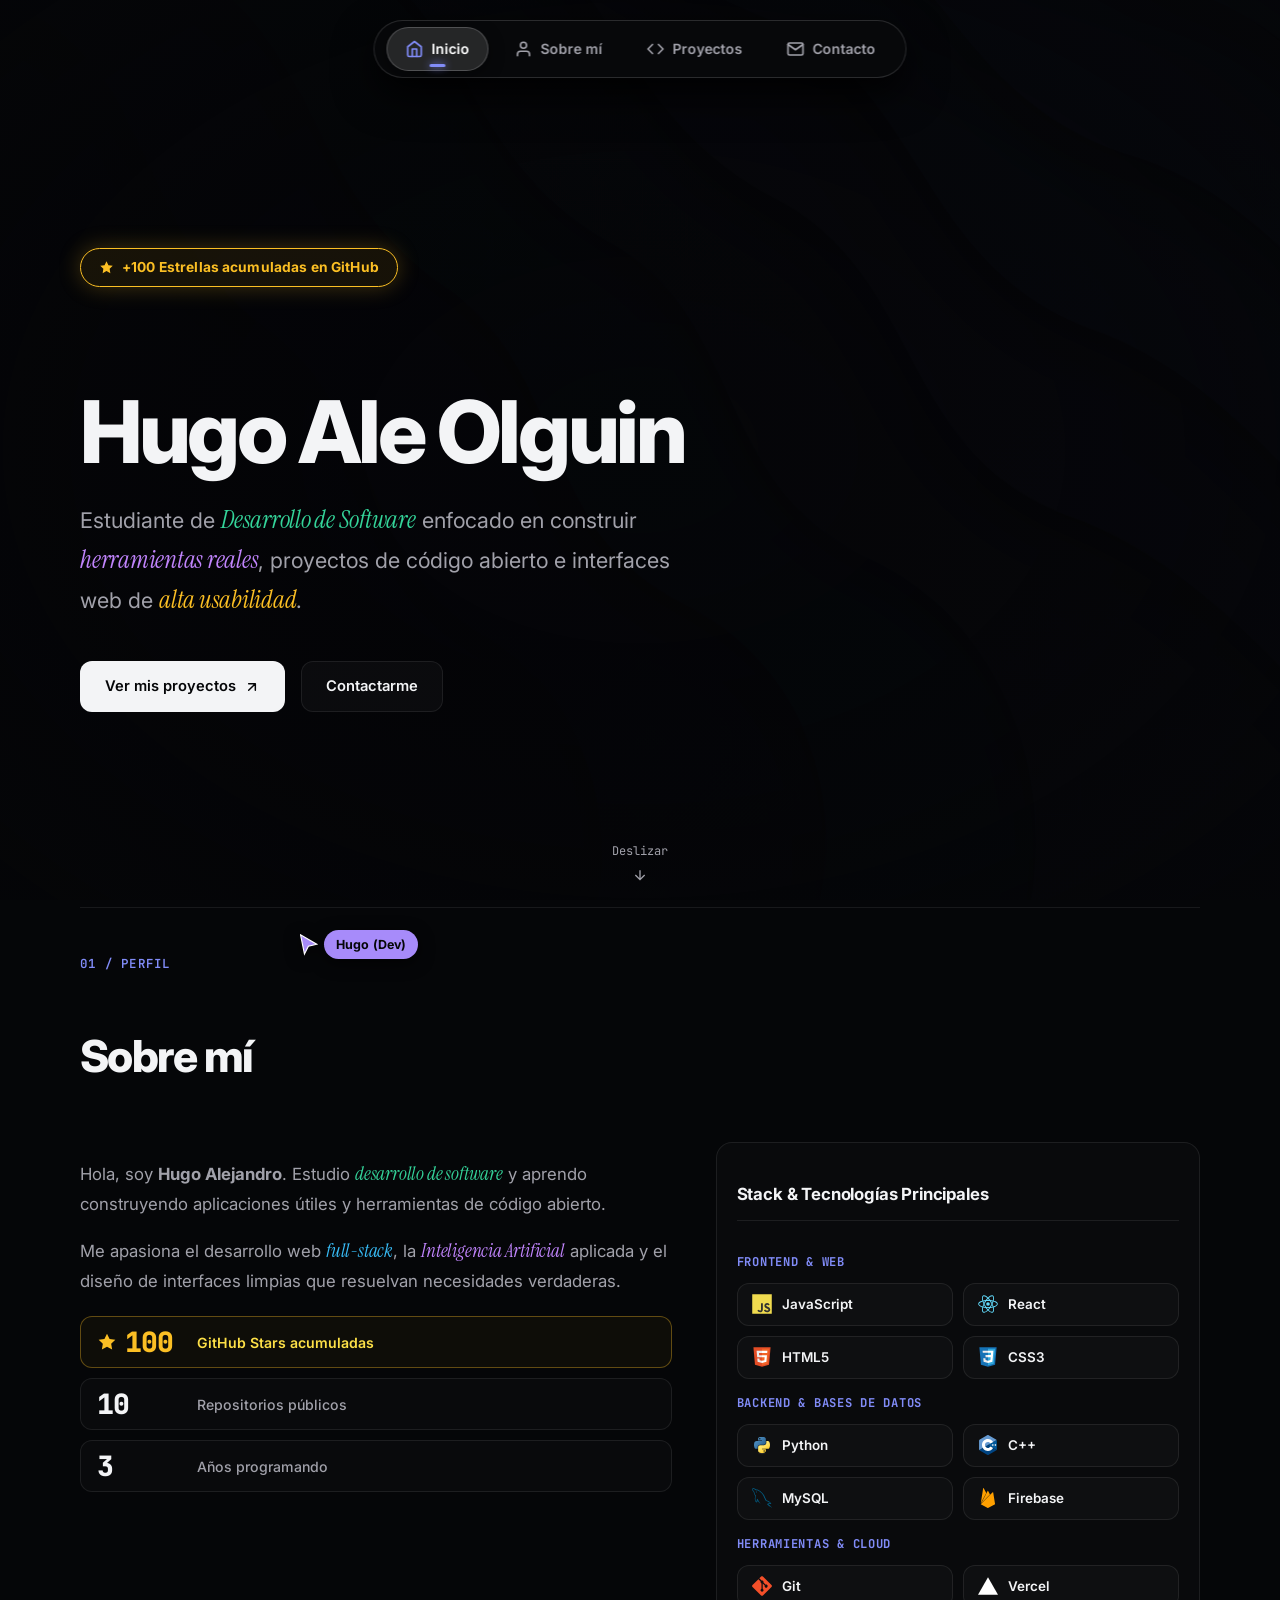
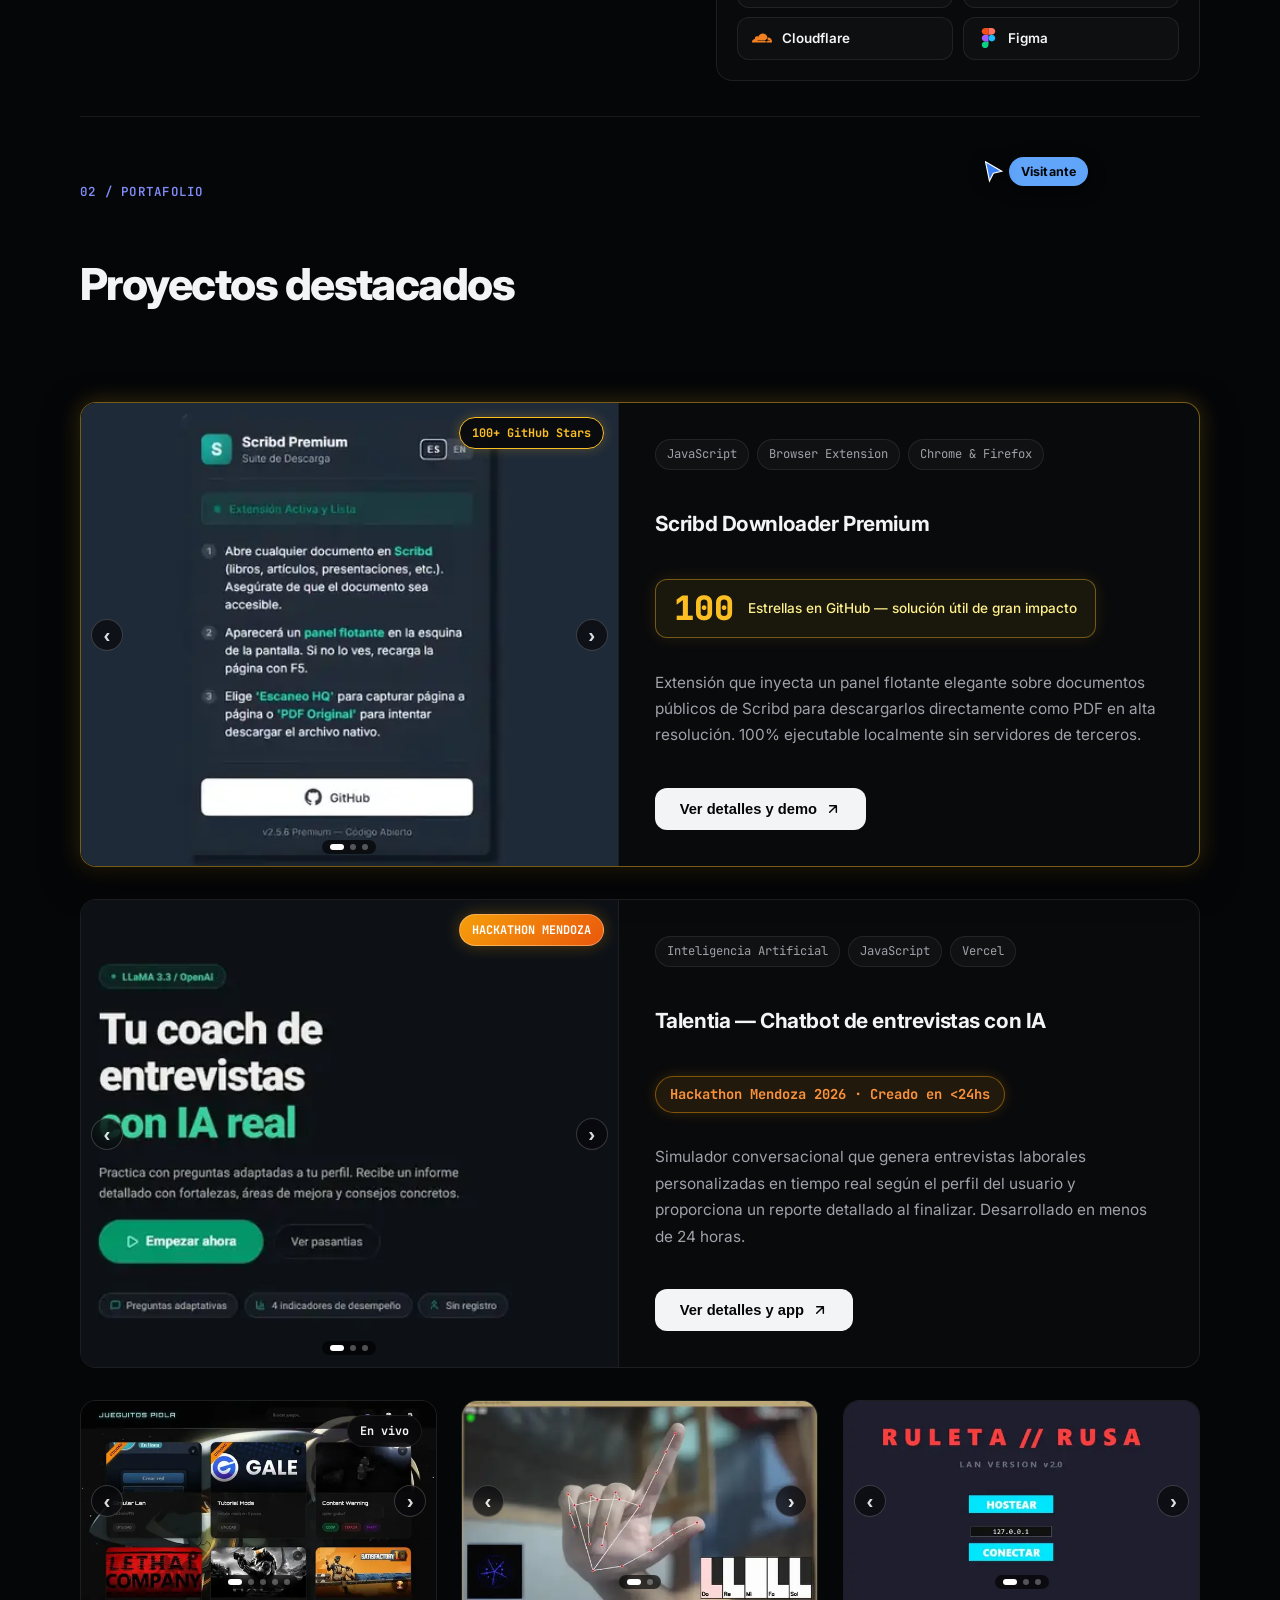
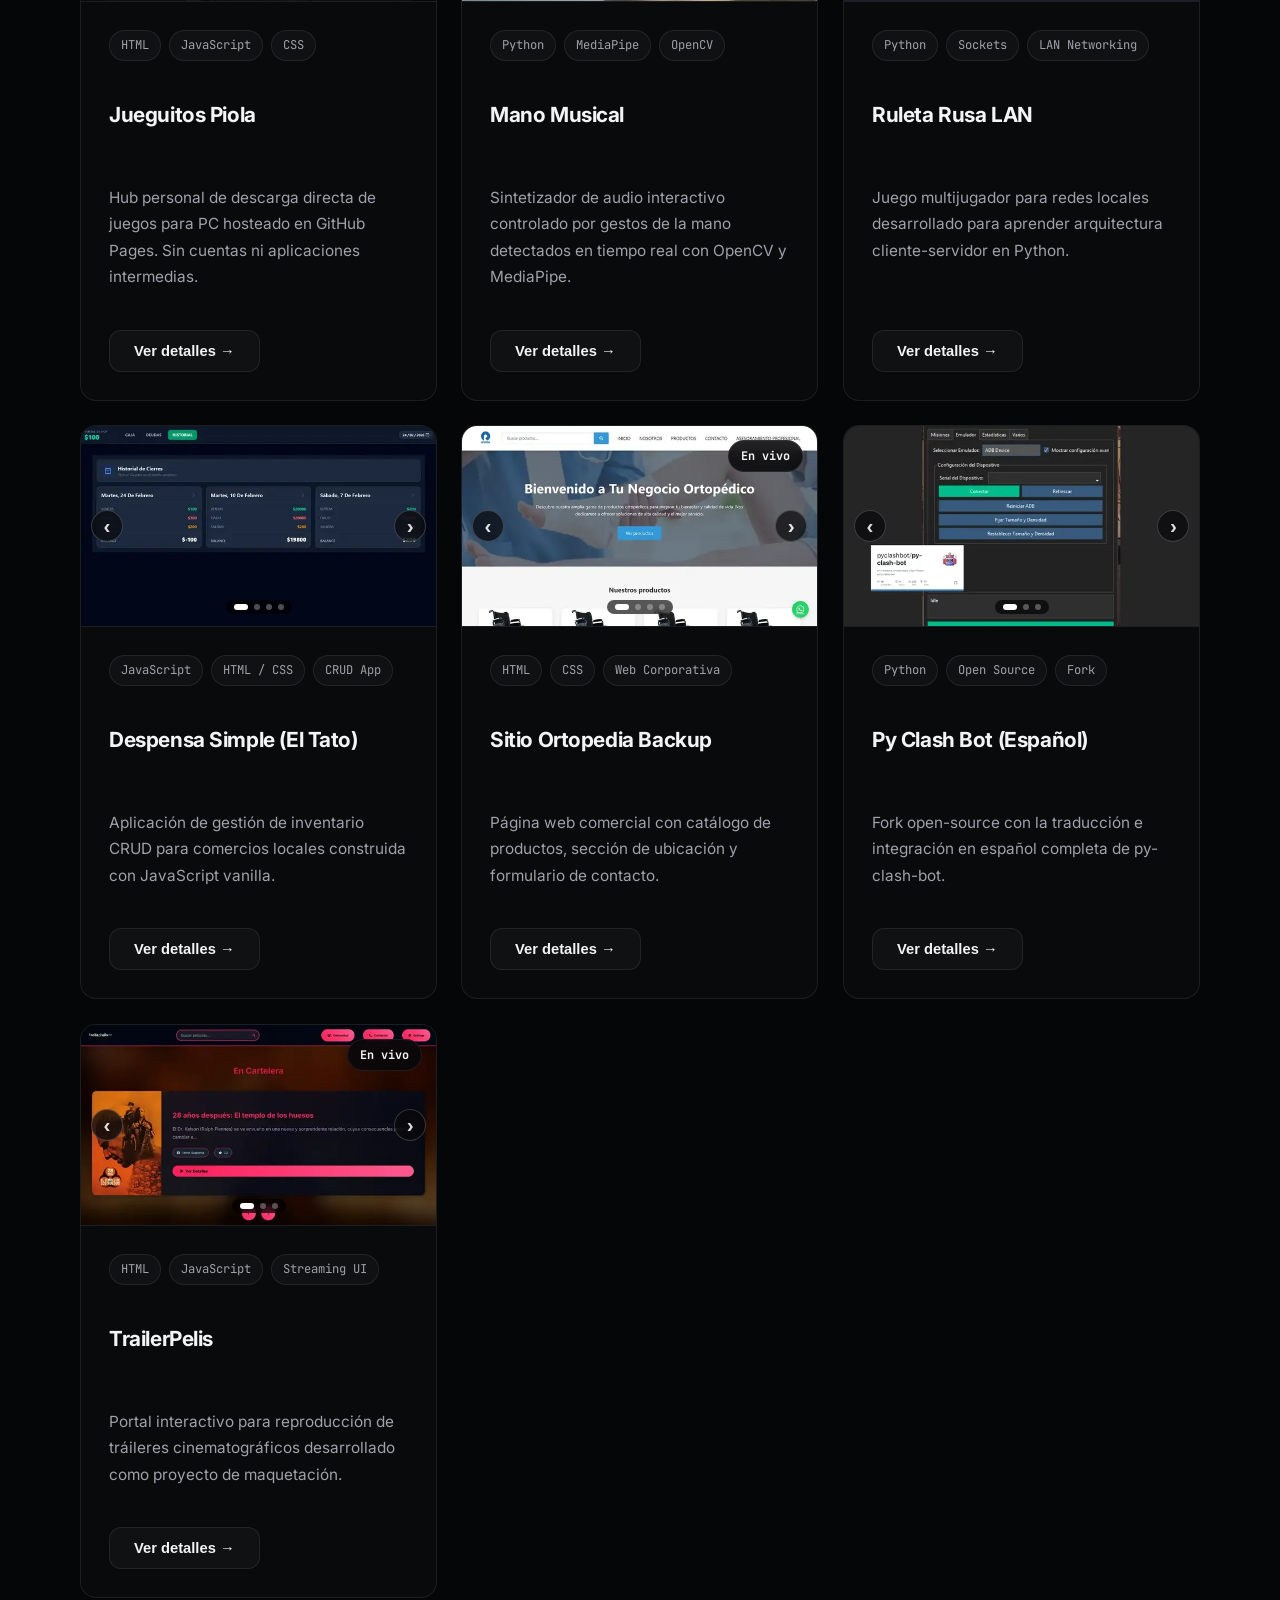
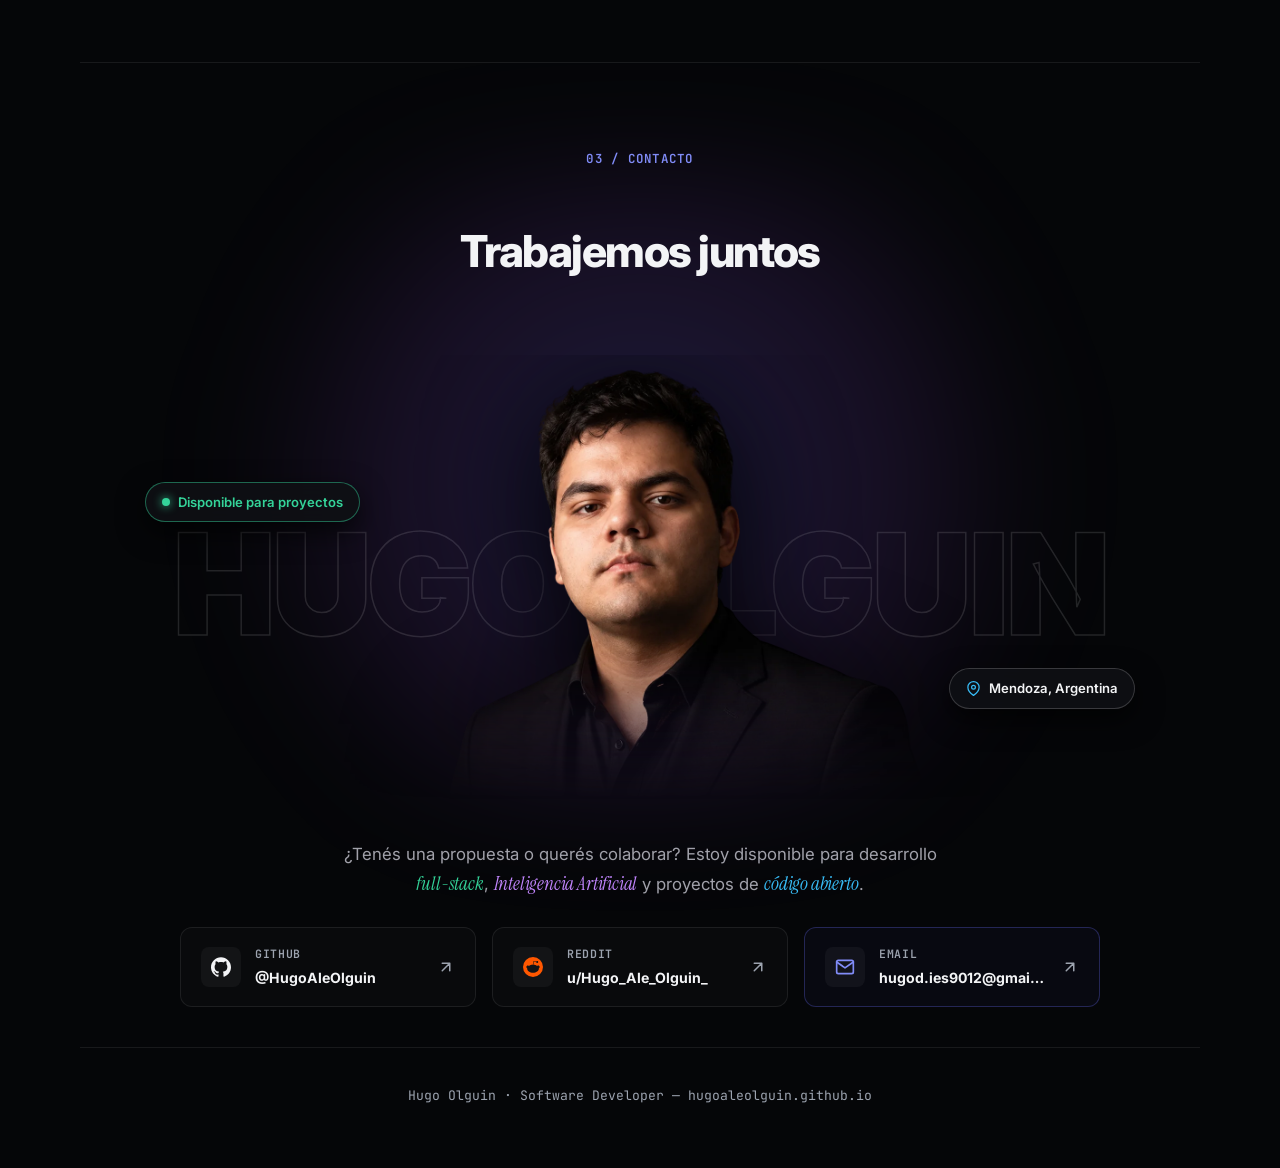
==== commit 7c1a5ac3: "feat: fondo topografico de ondas oscuras en capas, ampliacion de foto con mascara transparente y ret" ====
--- a/index.html
+++ b/index.html
@@ -25,6 +25,99 @@
 <body>
   <!-- Barra de progreso de lectura / scroll fija en la parte superior -->
   <div id="scroll-progress-bar" class="scroll-progress-bar" aria-hidden="true"></div>
+
+  <!-- Fondo Topográfico de Ondas en Capas (Paper-Cut Style Background) -->
+  <div class="topographic-waves-bg" aria-hidden="true">
+    <svg class="topographic-waves-svg" viewBox="0 0 1440 900" preserveAspectRatio="xMidYMid slice" xmlns="http://www.w3.org/2000/svg">
+      <defs>
+        <!-- Filtros de Sombra para Profundidad Realista Paper-Cut -->
+        <filter id="topo-shadow-sm" x="-30%" y="-30%" width="160%" height="160%">
+          <feDropShadow dx="-4" dy="8" stdDeviation="12" flood-color="#000000" flood-opacity="0.85" />
+        </filter>
+        <filter id="topo-shadow-md" x="-30%" y="-30%" width="160%" height="160%">
+          <feDropShadow dx="-6" dy="14" stdDeviation="18" flood-color="#000000" flood-opacity="0.9" />
+        </filter>
+        <filter id="topo-shadow-lg" x="-30%" y="-30%" width="160%" height="160%">
+          <feDropShadow dx="-9" dy="20" stdDeviation="26" flood-color="#000000" flood-opacity="0.95" />
+        </filter>
+
+        <!-- Degradados Azulados Ultra Oscuros y Casi Imperceptibles (Whisper-Dark Matte) -->
+        <linearGradient id="topo-grad-1" x1="0%" y1="0%" x2="100%" y2="100%">
+          <stop offset="0%" stop-color="#020306" />
+          <stop offset="100%" stop-color="#030408" />
+        </linearGradient>
+        <linearGradient id="topo-grad-2" x1="0%" y1="0%" x2="100%" y2="100%">
+          <stop offset="0%" stop-color="#03050b" />
+          <stop offset="100%" stop-color="#05070e" />
+        </linearGradient>
+        <linearGradient id="topo-grad-3" x1="0%" y1="0%" x2="100%" y2="100%">
+          <stop offset="0%" stop-color="#050710" />
+          <stop offset="100%" stop-color="#060914" />
+        </linearGradient>
+        <linearGradient id="topo-grad-4" x1="0%" y1="0%" x2="100%" y2="100%">
+          <stop offset="0%" stop-color="#060a15" />
+          <stop offset="100%" stop-color="#080c1b" />
+        </linearGradient>
+        <linearGradient id="topo-grad-5" x1="0%" y1="0%" x2="100%" y2="100%">
+          <stop offset="0%" stop-color="#080d1c" />
+          <stop offset="100%" stop-color="#0b1122" />
+        </linearGradient>
+        <linearGradient id="topo-grad-6" x1="0%" y1="0%" x2="100%" y2="100%">
+          <stop offset="0%" stop-color="#0b1124" />
+          <stop offset="100%" stop-color="#0e152b" />
+        </linearGradient>
+        <linearGradient id="topo-grad-7" x1="0%" y1="0%" x2="100%" y2="100%">
+          <stop offset="0%" stop-color="#0e162d" />
+          <stop offset="100%" stop-color="#121b36" />
+        </linearGradient>
+        <linearGradient id="topo-grad-8" x1="0%" y1="0%" x2="100%" y2="100%">
+          <stop offset="0%" stop-color="#121c38" />
+          <stop offset="100%" stop-color="#172242" />
+        </linearGradient>
+        <linearGradient id="topo-grad-9" x1="0%" y1="0%" x2="100%" y2="100%">
+          <stop offset="0%" stop-color="#162345" />
+          <stop offset="100%" stop-color="#1c2950" />
+        </linearGradient>
+      </defs>
+
+      <!-- Fondo Base Profundo -->
+      <rect width="1440" height="900" fill="url(#topo-grad-1)" />
+
+      <!-- Capas de Ondas Topográficas Orgánicas en Cascada Diagonales -->
+      <g class="wave-layer wave-layer--1">
+        <path filter="url(#topo-shadow-sm)" fill="url(#topo-grad-2)" d="M -50,-50 L 1500,-50 L 1500,950 L 650,950 C 720,820 680,680 580,620 C 460,550 490,420 380,340 C 260,250 280,110 160,50 C 80,10 -10,30 -50,-50 Z" />
+      </g>
+
+      <g class="wave-layer wave-layer--2">
+        <path filter="url(#topo-shadow-md)" fill="url(#topo-grad-3)" d="M -50,-50 L 1500,-50 L 1500,950 L 850,950 C 930,800 880,650 760,590 C 620,520 660,380 540,300 C 410,210 430,70 300,10 C 220,-25 100,-10 -50,-50 Z" />
+      </g>
+
+      <g class="wave-layer wave-layer--3">
+        <path filter="url(#topo-shadow-md)" fill="url(#topo-grad-4)" d="M -50,-50 L 1500,-50 L 1500,950 L 1050,950 C 1120,780 1060,610 930,550 C 780,480 820,330 690,260 C 550,180 570,40 430,-20 C 350,-50 200,-30 -50,-50 Z" />
+      </g>
+
+      <g class="wave-layer wave-layer--4">
+        <path filter="url(#topo-shadow-lg)" fill="url(#topo-grad-5)" d="M -50,-50 L 1500,-50 L 1500,850 C 1380,750 1260,560 1110,510 C 950,450 980,290 840,220 C 690,140 700,-5 560,-50 Z" />
+      </g>
+
+      <g class="wave-layer wave-layer--5">
+        <path filter="url(#topo-shadow-lg)" fill="url(#topo-grad-6)" d="M -50,-50 L 1500,-50 L 1500,680 C 1390,580 1280,390 1130,340 C 970,280 980,120 840,60 C 710,5 680,-30 650,-50 Z" />
+      </g>
+
+      <g class="wave-layer wave-layer--2">
+        <path filter="url(#topo-shadow-lg)" fill="url(#topo-grad-7)" d="M -50,-50 L 1500,-50 L 1500,500 C 1410,400 1310,220 1160,180 C 1010,130 990,-10 880,-50 Z" />
+      </g>
+
+      <g class="wave-layer wave-layer--3">
+        <path filter="url(#topo-shadow-lg)" fill="url(#topo-grad-8)" d="M 850,-50 L 1500,-50 L 1500,320 C 1430,220 1350,70 1210,30 C 1090,-5 1020,-35 980,-50 Z" />
+      </g>
+
+      <g class="wave-layer wave-layer--1">
+        <path filter="url(#topo-shadow-md)" fill="url(#topo-grad-9)" d="M 1120,-50 L 1500,-50 L 1500,160 C 1450,80 1390,-10 1260,-40 Z" />
+      </g>
+    </svg>
+    <div class="topographic-waves-overlay"></div>
+  </div>
 
   <a class="skip-link" href="#inicio">Saltar al contenido</a>
 
@@ -260,24 +353,6 @@
       <div class="section__header">
         <span class="section__label">02 / Portafolio</span>
         <h2 class="section__title">Proyectos destacados</h2>
-      </div>
-
-      <!-- Filtros Rápidos de Proyectos -->
-      <div class="projects-filters" role="tablist" aria-label="Filtrar proyectos">
-        <button class="filter-btn active" data-filter="all" role="tab" aria-selected="true">
-          <span>Todos</span>
-          <span class="filter-count">9</span>
-        </button>
-        <button class="filter-btn" data-filter="destacados" role="tab" aria-selected="false">
-          <span>⭐ Destacados</span>
-          <span class="filter-count">4</span>
-        </button>
-        <button class="filter-btn" data-filter="web-ia" role="tab" aria-selected="false">
-          <span>🌐 Web &amp; IA</span>
-        </button>
-        <button class="filter-btn" data-filter="python-tools" role="tab" aria-selected="false">
-          <span>⚡ Python &amp; Tools</span>
-        </button>
       </div>
 
       <div class="projects-grid">
--- a/style.css
+++ b/style.css
@@ -81,6 +81,99 @@
   position: relative;
 }
 
+/* ===== Fondo Topográfico de Ondas en Capas (Paper-Cut Style - Flow Sutil) ===== */
+.topographic-waves-bg {
+  position: fixed;
+  top: 0;
+  left: 0;
+  width: 100vw;
+  height: 100vh;
+  z-index: 0;
+  pointer-events: none;
+  overflow: hidden;
+  background-color: var(--bg);
+}
+
+.topographic-waves-svg {
+  position: absolute;
+  top: -5%;
+  left: -5%;
+  width: 110%;
+  height: 110%;
+  object-fit: cover;
+  opacity: 0.18;
+  will-change: transform;
+}
+
+/* Animación de Oleaje Suave y Flujo Orgánico Multicapa */
+.wave-layer {
+  transform-box: fill-box;
+  transform-origin: 50% 50%;
+  will-change: transform;
+}
+
+.wave-layer--1 {
+  animation: waveFlow1 24s ease-in-out infinite alternate;
+}
+
+.wave-layer--2 {
+  animation: waveFlow2 30s ease-in-out infinite alternate;
+}
+
+.wave-layer--3 {
+  animation: waveFlow3 36s ease-in-out infinite alternate;
+}
+
+.wave-layer--4 {
+  animation: waveFlow4 28s ease-in-out infinite alternate;
+}
+
+.wave-layer--5 {
+  animation: waveFlow5 34s ease-in-out infinite alternate;
+}
+
+@keyframes waveFlow1 {
+  0% { transform: translate(0, 0) rotate(0deg) scale(1); }
+  50% { transform: translate(-14px, 12px) rotate(0.8deg) scale(1.015); }
+  100% { transform: translate(12px, -8px) rotate(-0.5deg) scale(0.995); }
+}
+
+@keyframes waveFlow2 {
+  0% { transform: translate(0, 0) rotate(0deg) scale(1); }
+  50% { transform: translate(16px, -14px) rotate(-0.7deg) scale(1.02); }
+  100% { transform: translate(-10px, 10px) rotate(0.6deg) scale(1.005); }
+}
+
+@keyframes waveFlow3 {
+  0% { transform: translate(0, 0) rotate(0deg) scale(1); }
+  50% { transform: translate(-18px, -10px) rotate(0.9deg) scale(1.018); }
+  100% { transform: translate(14px, 14px) rotate(-0.8deg) scale(0.99); }
+}
+
+@keyframes waveFlow4 {
+  0% { transform: translate(0, 0) rotate(0deg) scale(1); }
+  50% { transform: translate(12px, 16px) rotate(-0.6deg) scale(1.022); }
+  100% { transform: translate(-15px, -12px) rotate(0.5deg) scale(1.008); }
+}
+
+@keyframes waveFlow5 {
+  0% { transform: translate(0, 0) rotate(0deg) scale(1); }
+  50% { transform: translate(-10px, 18px) rotate(0.7deg) scale(1.015); }
+  100% { transform: translate(16px, -10px) rotate(-0.6deg) scale(0.995); }
+}
+
+.topographic-waves-overlay {
+  position: absolute;
+  inset: 0;
+  background: radial-gradient(
+    ellipse at 50% 50%,
+    rgba(5, 6, 8, 0.1) 0%,
+    rgba(5, 6, 8, 0.4) 60%,
+    rgba(5, 6, 8, 0.8) 100%
+  );
+  pointer-events: none;
+}
+
 a { color: inherit; text-decoration: none; }
 img { max-width: 100%; display: block; }
 ul { list-style: none; }
@@ -1427,11 +1520,11 @@
 /* Halo de Iluminación Ambiental Atmosférica */
 .contact-ambient-glow {
   position: absolute;
-  top: 120px;
+  top: 100px;
   left: 50%;
   transform: translateX(-50%);
-  width: min(700px, 94vw);
-  height: 540px;
+  width: min(880px, 96vw);
+  height: 640px;
   background: radial-gradient(
     circle,
     rgba(99, 102, 241, 0.22) 0%,
@@ -1460,8 +1553,8 @@
   justify-content: center;
   align-items: flex-end;
   width: 100%;
-  max-width: 780px;
-  margin: 10px auto 28px;
+  max-width: 960px;
+  margin: 10px auto 32px;
 }
 
 /* Layer 1: Tipografía Arquitectónica Gigante Directamente Detrás de la Foto */
@@ -1475,7 +1568,7 @@
   justify-content: center;
   align-items: center;
   text-align: center;
-  font-size: clamp(2.4rem, 8.5vw, 6.8rem);
+  font-size: clamp(2.8rem, 11vw, 8.8rem);
   font-weight: 900;
   font-family: 'Inter', -apple-system, sans-serif;
   letter-spacing: -0.02em;
@@ -1491,7 +1584,7 @@
 
 .contact-avatar-wrapper {
   position: relative;
-  width: min(540px, 92vw);
+  width: min(680px, 94vw);
   height: auto;
   display: flex;
   justify-content: center;
@@ -1506,17 +1599,12 @@
   filter: drop-shadow(0 25px 55px rgba(0, 0, 0, 0.95));
   pointer-events: none;
   user-select: none;
+  -webkit-mask-image: linear-gradient(to bottom, black 65%, transparent 98%);
+  mask-image: linear-gradient(to bottom, black 65%, transparent 98%);
 }
 
 .contact-avatar-fade {
-  position: absolute;
-  bottom: 0;
-  left: -5%;
-  right: -5%;
-  height: 30%;
-  background: linear-gradient(to top, var(--bg) 18%, rgba(5, 6, 8, 0.85) 55%, transparent 100%);
-  pointer-events: none;
-  z-index: 3;
+  display: none;
 }
 
 /* Badges Flotantes Cinemáticos al Costado de la Foto */
@@ -1541,7 +1629,7 @@
 
 .contact-float-badge--status {
   top: 28%;
-  left: -10px;
+  left: -15px;
   border-color: rgba(52, 211, 153, 0.45);
   color: #34d399;
   animation: float-badge-left 6s ease-in-out infinite alternate;
@@ -1549,7 +1637,7 @@
 
 .contact-float-badge--location {
   bottom: 22%;
-  right: -10px;
+  right: -15px;
   border-color: rgba(255, 255, 255, 0.18);
   color: var(--text);
   animation: float-badge-right 7s ease-in-out infinite alternate;
@@ -1930,13 +2018,13 @@
     padding: 60px 0 25px;
   }
   .contact-backdrop-text {
-    font-size: clamp(2.4rem, 11vw, 4.6rem);
+    font-size: clamp(2.6rem, 12vw, 5.2rem);
     top: 35%;
   }
   .contact-ambient-glow {
     top: 80px;
-    width: 280px;
-    height: 280px;
+    width: 340px;
+    height: 340px;
   }
   .contact-header-wrap {
     margin-bottom: 16px;
@@ -1946,7 +2034,7 @@
     width: 100%;
   }
   .contact-avatar-wrapper {
-    width: min(350px, 90vw);
+    width: min(420px, 94vw);
   }
   .contact-float-badge {
     font-size: 0.72rem;
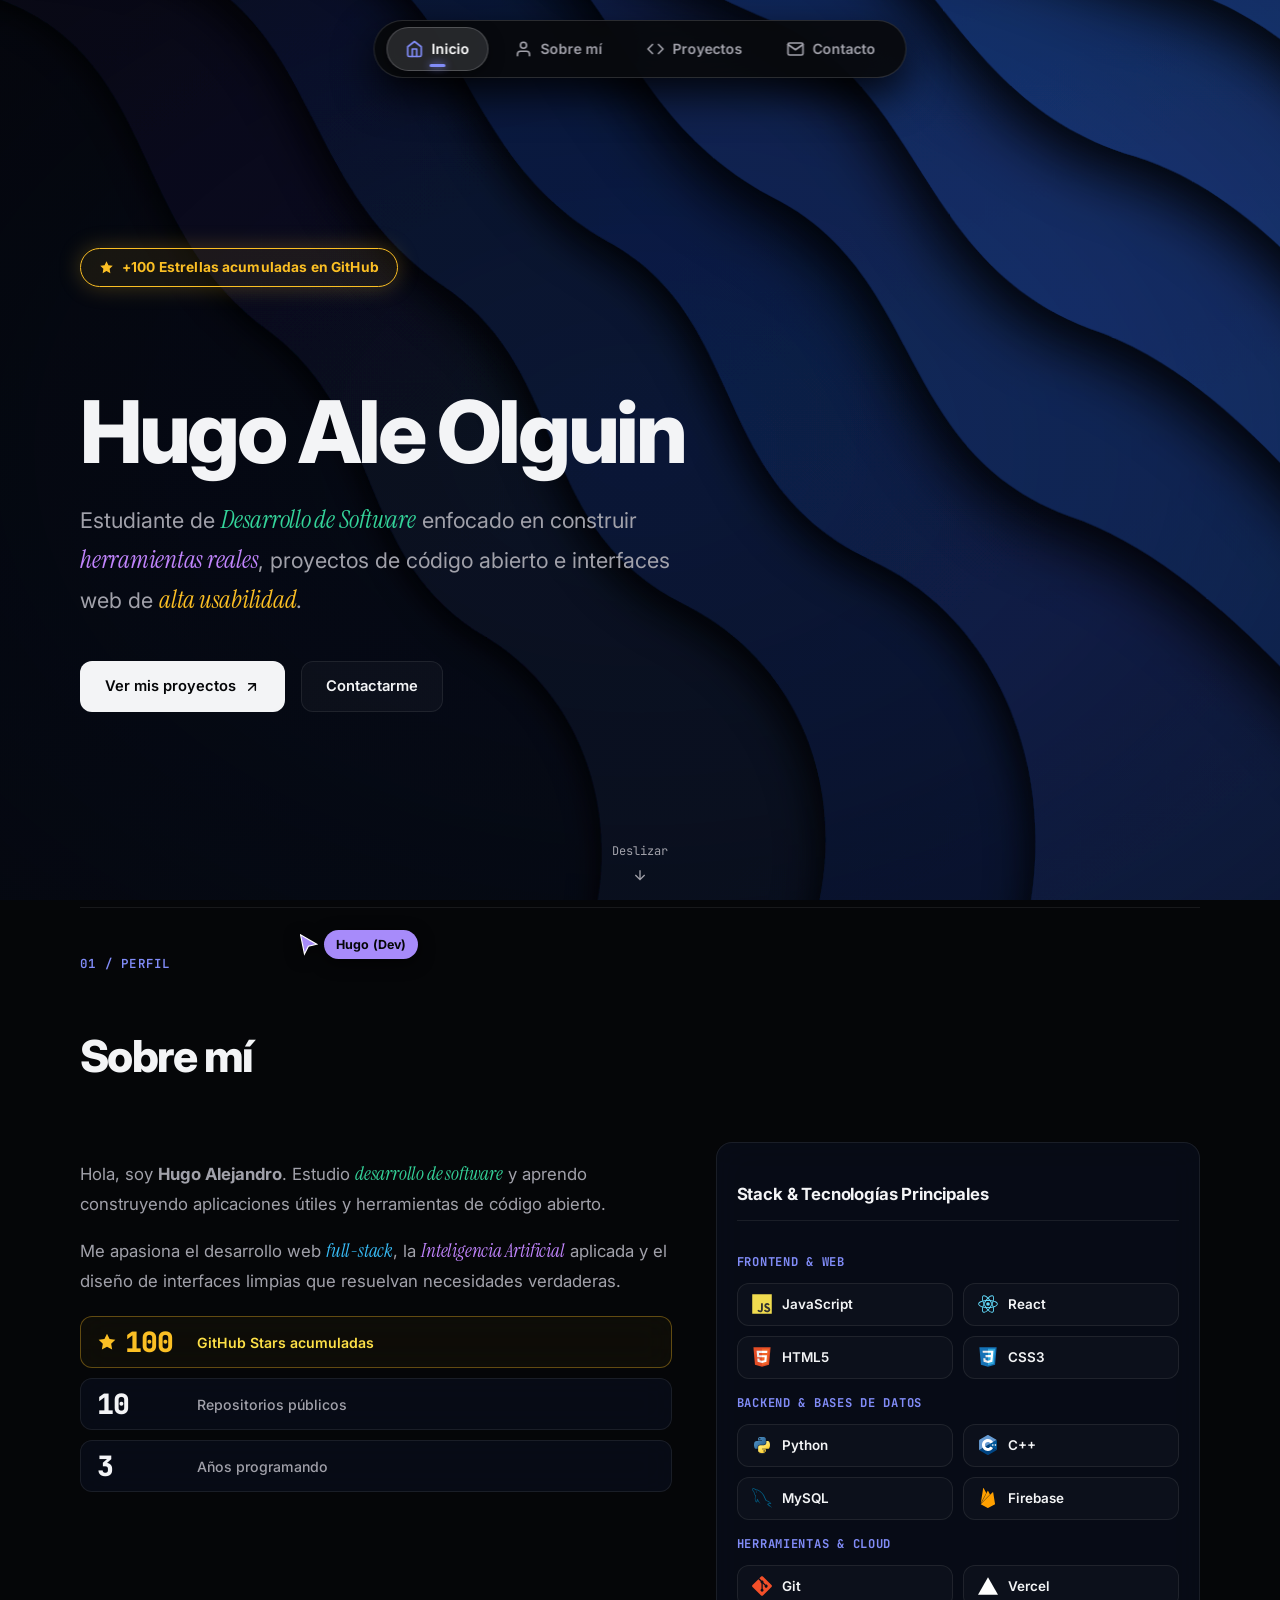
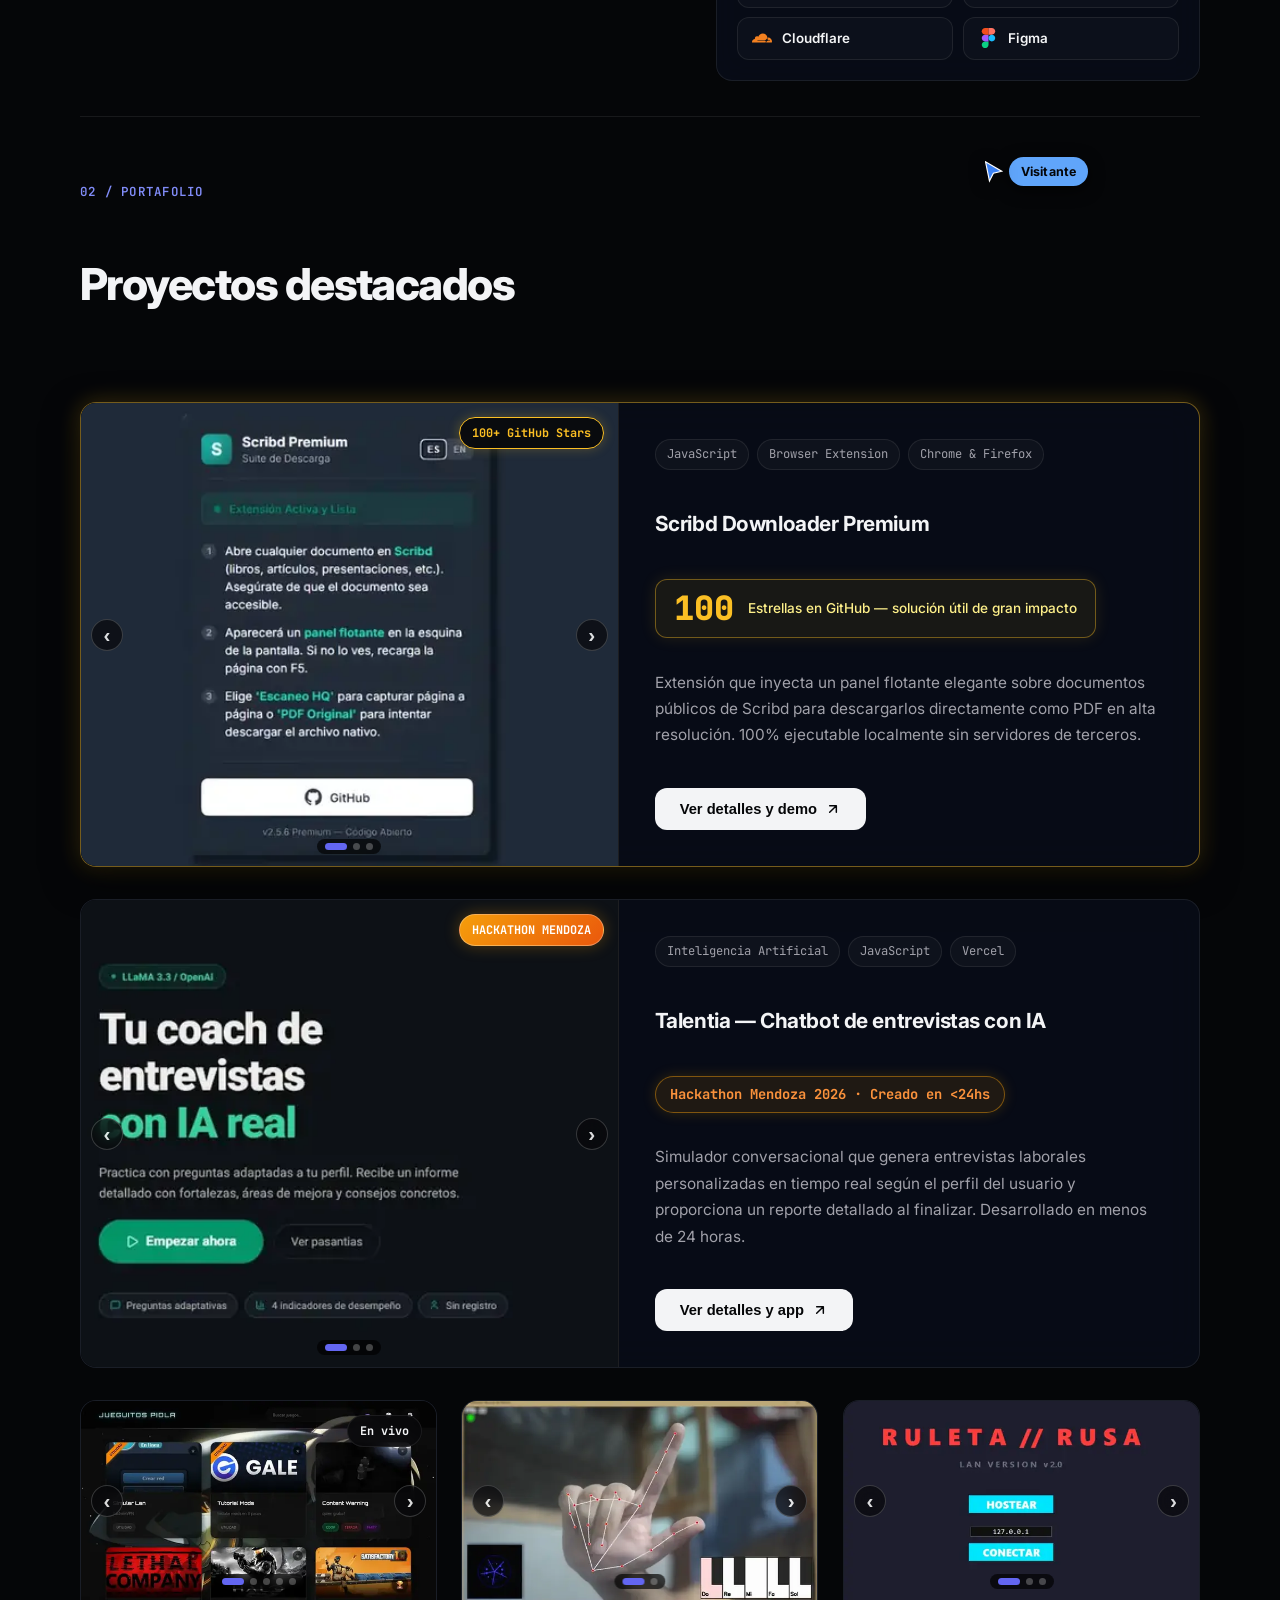
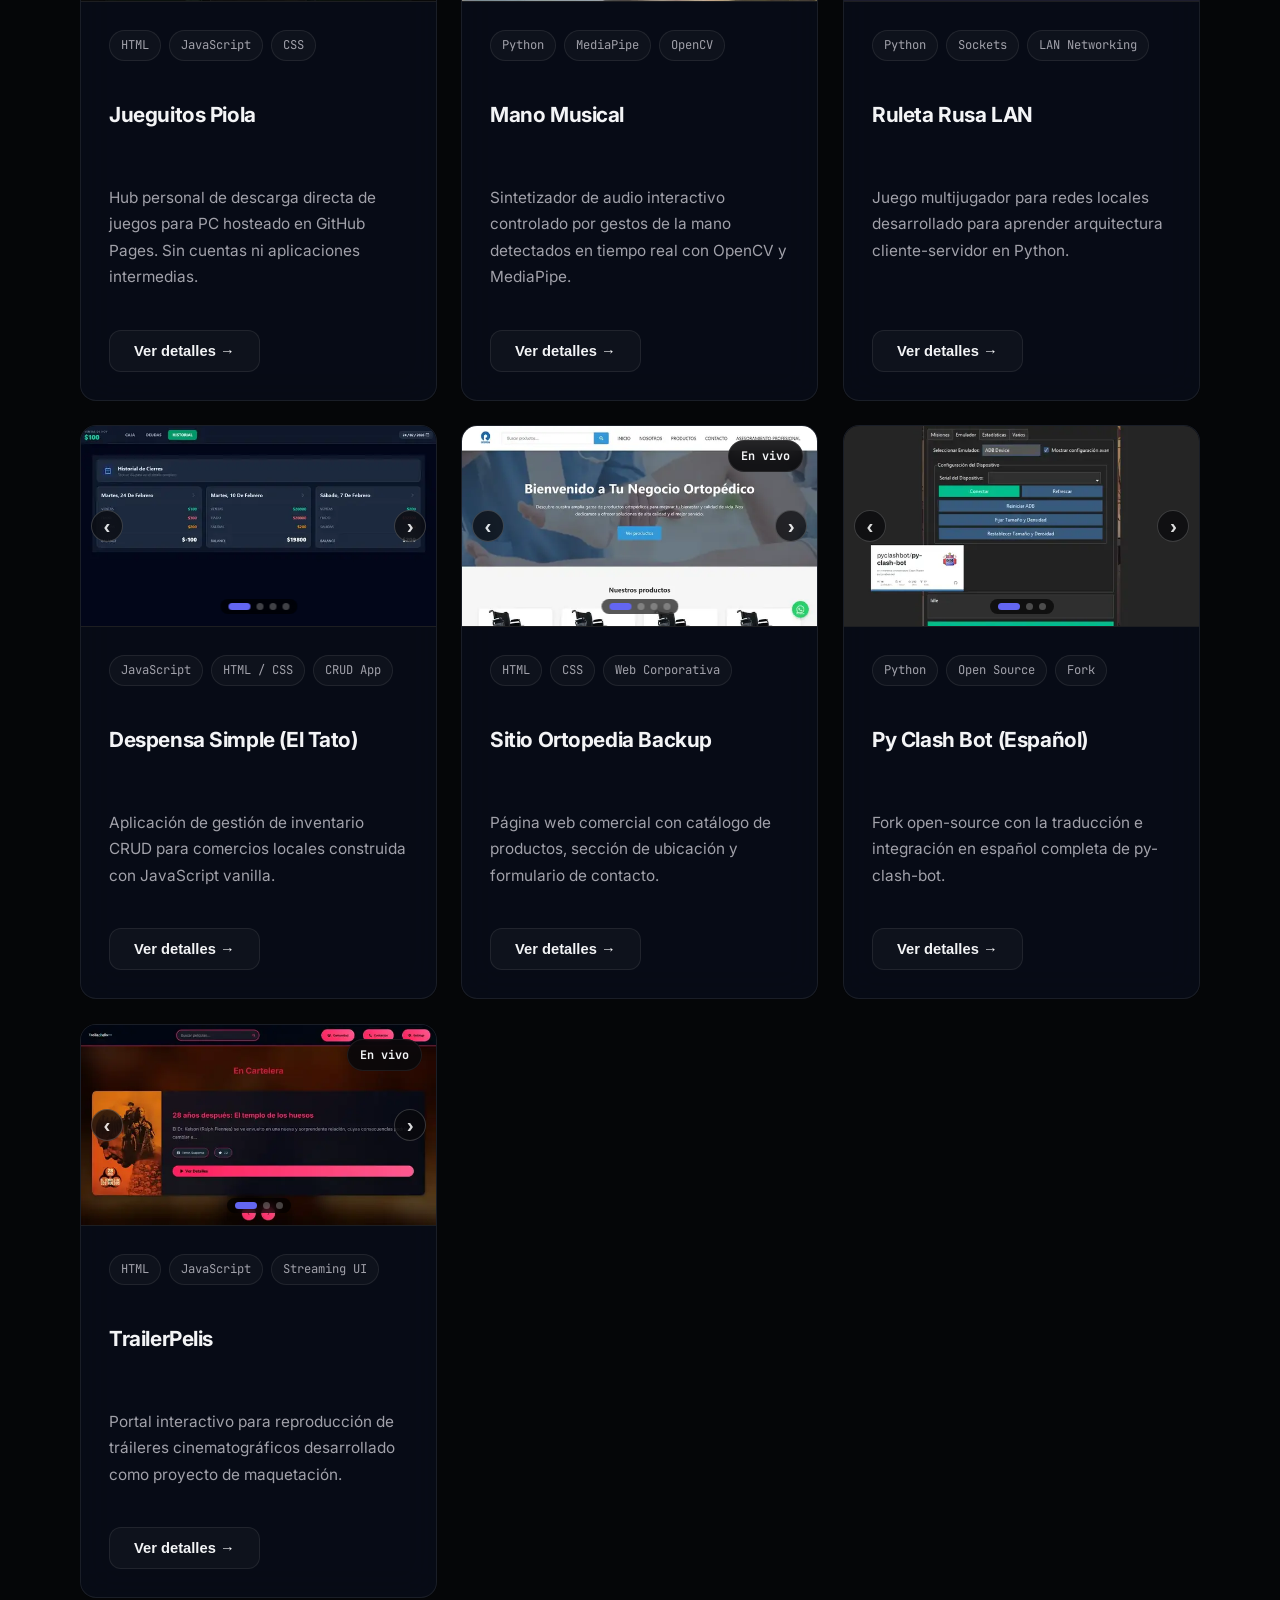
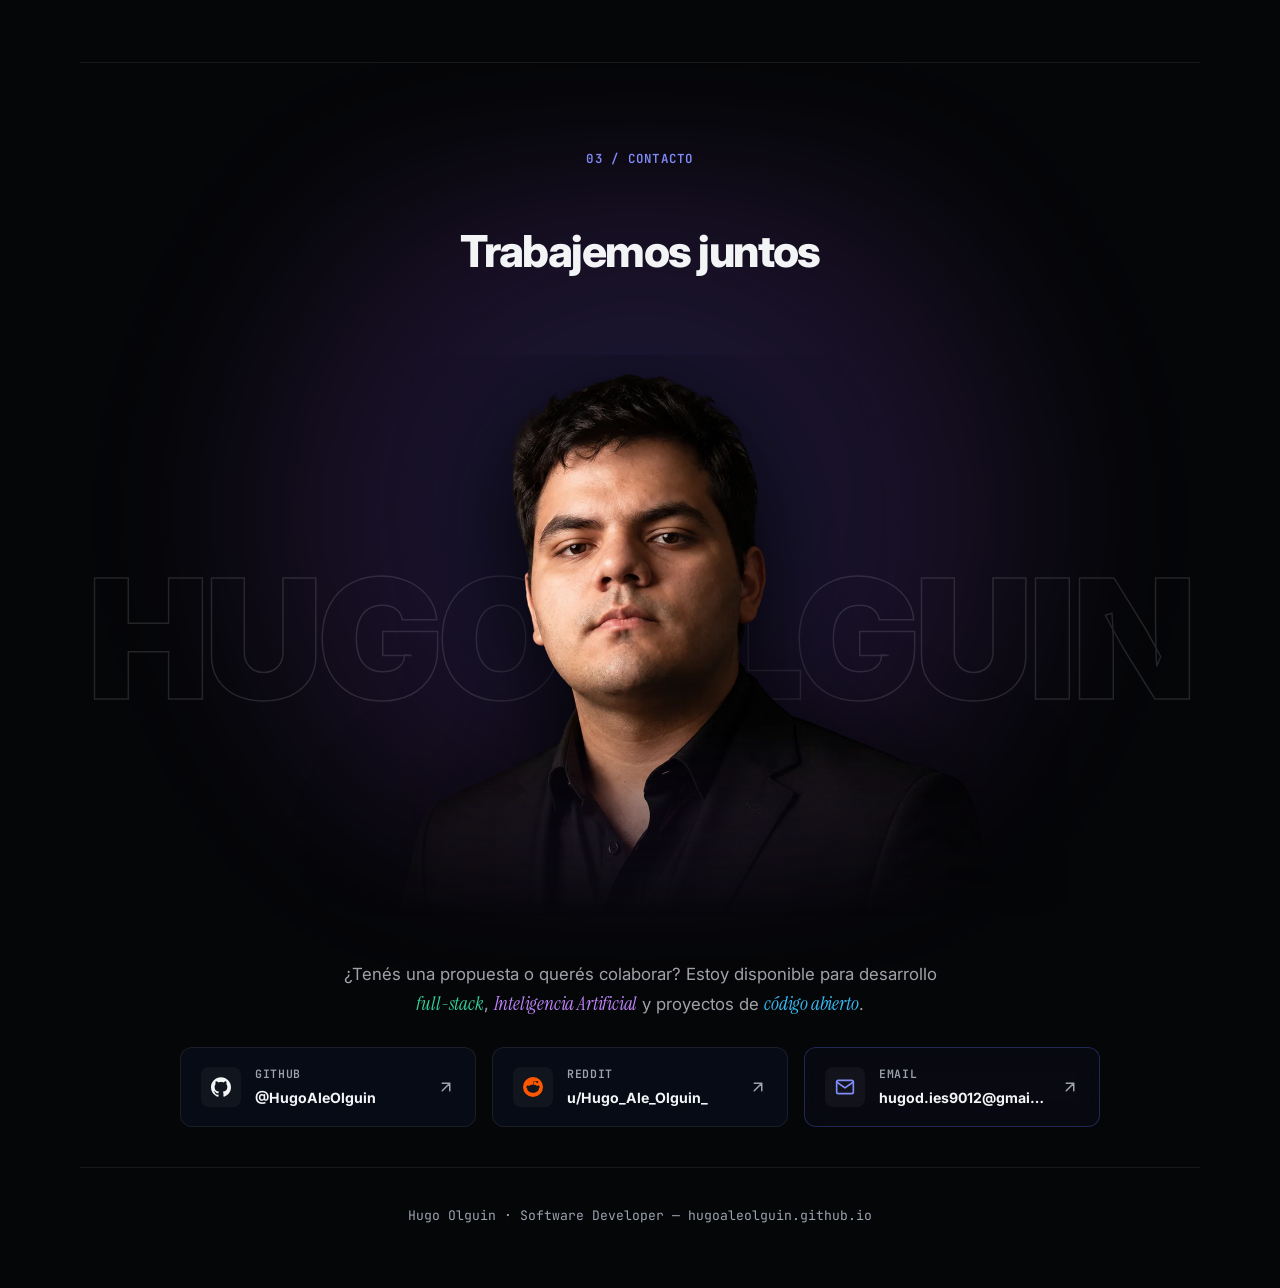
==== commit f7bdc43e: "feat: modal inmersivo translucido con blur y antiparpadeo, tarjetas legibles, ampliacion de foto de " ====
--- a/index.html
+++ b/index.html
@@ -41,42 +41,42 @@
           <feDropShadow dx="-9" dy="20" stdDeviation="26" flood-color="#000000" flood-opacity="0.95" />
         </filter>
 
-        <!-- Degradados Azulados Ultra Oscuros y Casi Imperceptibles (Whisper-Dark Matte) -->
+        <!-- Degradados Azulados en Capas Paper-Cut Claramente Visibles y Elegantes -->
         <linearGradient id="topo-grad-1" x1="0%" y1="0%" x2="100%" y2="100%">
-          <stop offset="0%" stop-color="#020306" />
-          <stop offset="100%" stop-color="#030408" />
+          <stop offset="0%" stop-color="#060913" />
+          <stop offset="100%" stop-color="#090f1f" />
         </linearGradient>
         <linearGradient id="topo-grad-2" x1="0%" y1="0%" x2="100%" y2="100%">
-          <stop offset="0%" stop-color="#03050b" />
-          <stop offset="100%" stop-color="#05070e" />
+          <stop offset="0%" stop-color="#080f22" />
+          <stop offset="100%" stop-color="#0c1630" />
         </linearGradient>
         <linearGradient id="topo-grad-3" x1="0%" y1="0%" x2="100%" y2="100%">
-          <stop offset="0%" stop-color="#050710" />
-          <stop offset="100%" stop-color="#060914" />
+          <stop offset="0%" stop-color="#0a1736" />
+          <stop offset="100%" stop-color="#0f2048" />
         </linearGradient>
         <linearGradient id="topo-grad-4" x1="0%" y1="0%" x2="100%" y2="100%">
-          <stop offset="0%" stop-color="#060a15" />
-          <stop offset="100%" stop-color="#080c1b" />
+          <stop offset="0%" stop-color="#0e1f4b" />
+          <stop offset="100%" stop-color="#142b62" />
         </linearGradient>
         <linearGradient id="topo-grad-5" x1="0%" y1="0%" x2="100%" y2="100%">
-          <stop offset="0%" stop-color="#080d1c" />
-          <stop offset="100%" stop-color="#0b1122" />
+          <stop offset="0%" stop-color="#12275e" />
+          <stop offset="100%" stop-color="#19387a" />
         </linearGradient>
         <linearGradient id="topo-grad-6" x1="0%" y1="0%" x2="100%" y2="100%">
-          <stop offset="0%" stop-color="#0b1124" />
-          <stop offset="100%" stop-color="#0e152b" />
+          <stop offset="0%" stop-color="#163277" />
+          <stop offset="100%" stop-color="#1e4494" />
         </linearGradient>
         <linearGradient id="topo-grad-7" x1="0%" y1="0%" x2="100%" y2="100%">
-          <stop offset="0%" stop-color="#0e162d" />
-          <stop offset="100%" stop-color="#121b36" />
+          <stop offset="0%" stop-color="#1a3d8f" />
+          <stop offset="100%" stop-color="#2451ab" />
         </linearGradient>
         <linearGradient id="topo-grad-8" x1="0%" y1="0%" x2="100%" y2="100%">
-          <stop offset="0%" stop-color="#121c38" />
-          <stop offset="100%" stop-color="#172242" />
+          <stop offset="0%" stop-color="#1e47a5" />
+          <stop offset="100%" stop-color="#2a5ec2" />
         </linearGradient>
         <linearGradient id="topo-grad-9" x1="0%" y1="0%" x2="100%" y2="100%">
-          <stop offset="0%" stop-color="#162345" />
-          <stop offset="100%" stop-color="#1c2950" />
+          <stop offset="0%" stop-color="#2352bb" />
+          <stop offset="100%" stop-color="#306cd9" />
         </linearGradient>
       </defs>
 
@@ -720,18 +720,12 @@
         <h2 class="section__title">Trabajemos juntos</h2>
       </div>
 
-      <!-- Escena Central: Foto Grande con Texto Detrás y Badges Flotantes a los Costados -->
+      <!-- Escena Central: Foto Grande con Texto Detrás -->
       <div class="contact-avatar-stage">
         
         <!-- Texto Gigante en Capas (Layer 1 - Directamente Detrás de la Foto) -->
         <div class="contact-backdrop-text" aria-hidden="true">
           <span>HUGO OLGUIN</span>
-        </div>
-
-        <!-- Badge Flotante Izquierdo (Cartelito Flotante) -->
-        <div class="contact-float-badge contact-float-badge--status">
-          <span class="status-pulse-dot"></span>
-          <span>Disponible para proyectos</span>
         </div>
 
         <!-- Foto Avatar Principal (Layer 2 - Estática, Grande y Protagónica) -->
@@ -747,15 +741,6 @@
           />
           <div class="contact-avatar-fade" aria-hidden="true"></div>
         </div>
-
-        <!-- Badge Flotante Derecho (Cartelito Flotante) -->
-        <div class="contact-float-badge contact-float-badge--location">
-          <svg class="contact-badge-icon" viewBox="0 0 24 24" fill="none" stroke="currentColor" stroke-width="2" stroke-linecap="round" stroke-linejoin="round">
-            <path d="M21 10c0 7-9 13-9 13s-9-6-9-13a9 9 0 0 1 18 0z"></path>
-            <circle cx="12" cy="10" r="3"></circle>
-          </svg>
-          <span>Mendoza, Argentina</span>
-        </div>
       </div>
 
       <!-- Contenido y Acciones de Contacto (Layer 3) -->
@@ -826,46 +811,83 @@
     </section>
   </main>
 
-  <!-- Modal Interactivo Motion Black (2 Columnas Sin Scroll) -->
+  <!-- Modal Interactivo Immersive Studio Stage -->
   <div id="project-modal" class="modal-overlay" role="dialog" aria-modal="true" aria-labelledby="modal-title">
-    <div class="modal-dialog modal-dialog--motion">
-      <button class="modal-close" id="modal-close-btn" aria-label="Cerrar modal">✕</button>
+    <div class="modal-dialog modal-dialog--studio">
+      <!-- Glow reactivo ambiental de fondo -->
+      <div id="modal-ambient-glow" class="modal-ambient-glow" aria-hidden="true"></div>
+
+      <!-- Botón de Cerrar Flotante Estilizado -->
+      <button class="modal-close" id="modal-close-btn" aria-label="Cerrar modal">
+        <svg viewBox="0 0 24 24" width="16" height="16" fill="none" stroke="currentColor" stroke-width="2.4" stroke-linecap="round">
+          <line x1="18" y1="6" x2="6" y2="18"></line>
+          <line x1="6" y1="6" x2="18" y2="18"></line>
+        </svg>
+      </button>
       
       <div class="modal-grid">
-        <!-- Columna 1: Galería con Flechas Navegables -->
+        <!-- Columna 1: Showcase de Galería con Marco de Sistema / Ventana -->
         <div class="modal-gallery-col">
-          <div class="modal-gallery-frame">
-            <img id="modal-img" src="" alt="" class="modal-gallery-img" />
-            <button class="modal-nav-btn modal-nav-btn--prev" id="modal-prev-btn" aria-label="Anterior captura">‹</button>
-            <button class="modal-nav-btn modal-nav-btn--next" id="modal-next-btn" aria-label="Siguiente captura">›</button>
-            <span class="modal-img-counter" id="modal-img-counter">1 / 1</span>
-          </div>
+          <div class="modal-window-frame">
+            <!-- Barra Superior de Ventana Estilo Studio -->
+            <div class="modal-window-header">
+              <div class="modal-window-controls" aria-hidden="true">
+                <span class="window-dot window-dot--close"></span>
+                <span class="window-dot window-dot--min"></span>
+                <span class="window-dot window-dot--max"></span>
+              </div>
+              <div class="modal-window-title" id="modal-window-slug">preview://app-showcase</div>
+              <span class="modal-img-counter" id="modal-img-counter">1 / 1</span>
+            </div>
+
+            <!-- Escenario de la Imagen con Flechas Flotantes -->
+            <div class="modal-gallery-viewport">
+              <img id="modal-img" src="" alt="" class="modal-gallery-img" />
+              <button class="modal-nav-btn modal-nav-btn--prev" id="modal-prev-btn" aria-label="Anterior captura">
+                <svg viewBox="0 0 24 24" width="18" height="18" fill="none" stroke="currentColor" stroke-width="2.5" stroke-linecap="round" stroke-linejoin="round">
+                  <polyline points="15 18 9 12 15 6"></polyline>
+                </svg>
+              </button>
+              <button class="modal-nav-btn modal-nav-btn--next" id="modal-next-btn" aria-label="Siguiente captura">
+                <svg viewBox="0 0 24 24" width="18" height="18" fill="none" stroke="currentColor" stroke-width="2.5" stroke-linecap="round" stroke-linejoin="round">
+                  <polyline points="9 18 15 12 9 6"></polyline>
+                </svg>
+              </button>
+            </div>
+          </div>
+          <!-- Dots de Galería Píldora Expandible -->
           <div id="modal-dots" class="modal-gallery-dots"></div>
         </div>
 
-        <!-- Columna 2: Info & Botones CTA -->
+        <!-- Columna 2: Info & Bento Metadata -->
         <div class="modal-info-col">
           <div class="modal-header">
+            <div id="modal-badges" class="modal-badge-wrapper"></div>
             <h2 id="modal-title" class="modal-title"></h2>
-            <div id="modal-badges" class="modal-badge-wrapper"></div>
           </div>
 
           <p id="modal-desc" class="modal-desc"></p>
 
-          <div>
-            <span class="modal-features-title">Funciones Clave</span>
+          <div class="modal-section-block">
+            <span class="modal-features-title">Highlights & Funcionalidades</span>
             <div id="modal-features" class="modal-features-list"></div>
           </div>
 
-          <div>
+          <div class="modal-section-block">
+            <span class="modal-tags-title">Stack Tecnológico</span>
             <div id="modal-tags" class="modal-tags"></div>
           </div>
 
           <div class="modal-ctas">
-            <a id="modal-btn-live" href="#" target="_blank" rel="noopener" class="btn btn--modal-gold">
-              <span>Probar App</span>
+            <a id="modal-btn-live" href="#" target="_blank" rel="noopener" class="btn btn--modal-primary">
+              <span>Probar Aplicación</span>
+              <svg width="15" height="15" viewBox="0 0 24 24" fill="none" stroke="currentColor" stroke-width="2.5" stroke-linecap="round" stroke-linejoin="round">
+                <path d="M18 13v6a2 2 0 0 1-2 2H5a2 2 0 0 1-2-2V8a2 2 0 0 1 2-2h6"></path>
+                <polyline points="15 3 21 3 21 9"></polyline>
+                <line x1="10" y1="14" x2="21" y2="3"></line>
+              </svg>
             </a>
-            <a id="modal-btn-github" href="#" target="_blank" rel="noopener" class="btn btn--secondary">
+            <a id="modal-btn-github" href="#" target="_blank" rel="noopener" class="btn btn--modal-github">
               <svg class="btn__icon" viewBox="0 0 24 24" fill="currentColor">
                 <path d="M12 .297c-6.63 0-12 5.373-12 12 0 5.303 3.438 9.8 8.205 11.385.6.113.82-.258.82-.577 0-.285-.01-1.04-.015-2.04-3.338.724-4.042-1.61-4.042-1.61-.546-1.385-1.335-1.755-1.335-1.755-1.087-.744.084-.729.084-.729 1.205.084 1.838 1.236 1.838 1.236 1.07 1.835 2.809 1.305 3.495.998.108-.776.417-1.305.76-1.605-2.665-.3-5.466-1.332-5.466-5.93 0-1.31.465-2.38 1.235-3.22-.135-.303-.54-1.523.105-3.176 0 0 1.005-.322 3.3 1.23.96-.267 1.98-.399 3-.405 1.02.006 2.04.138 3 .405 2.28-1.552 3.285-1.23 3.285-1.23.645 1.653.24 2.873.12 3.176.765.84 1.23 1.91 1.23 3.22 0 4.61-2.805 5.625-5.475 5.92.42.36.81 1.096.81 2.22 0 1.606-.015 2.896-.015 3.286 0 .315.21.69.825.57C20.565 22.092 24 17.592 24 12.297c0-6.627-5.373-12-12-12"/>
               </svg>
@@ -876,7 +898,7 @@
                 <rect x="3" y="11" width="18" height="11" rx="2" ry="2"></rect>
                 <path d="M7 11V7a5 5 0 0 1 10 0v4"></path>
               </svg>
-              <span>Código privado · Si te interesa conocer más, siéntete libre de contactarme</span>
+              <span>Código privado · Si te interesa conocer más, contactame</span>
             </a>
           </div>
         </div>
--- a/style.css
+++ b/style.css
@@ -2,9 +2,10 @@
   /* Paleta Arquitectónica Minimalista Negro Mate Opaco */
   --bg: #050608;
   --bg-subtle: #0a0b0e;
-  --surface: rgba(255, 255, 255, 0.02);
-  --surface-hover: rgba(255, 255, 255, 0.045);
-  --surface-solid: #0f1015;
+  --surface: rgba(9, 13, 24, 0.88);
+  --surface-hover: rgba(15, 22, 38, 0.95);
+  --surface-solid: #090e1a;
+
   
   --text: #f3f4f6;
   --text-muted: #a1a1aa;
@@ -54,13 +55,14 @@
   100% { background-position: 0% 50%; }
 }
 
-/* Ocultamiento Estricto del Puntero Nativo en Todo el Sitio y Estados Hover */
-*, *::before, *::after,
-*:hover, *:active, *:focus,
-html, body, a, button, input, select, textarea, [role="button"],
-.project-card, .dock__link, .btn, .card-nav-btn, .modal-close, .modal-nav-btn {
-  cursor: none !important;
-}
+html, body {
+  cursor: auto;
+}
+
+a, button, [role="button"], .dock__link, .btn, .card-nav-btn, .modal-close, .modal-nav-btn, .project-card {
+  cursor: pointer;
+}
+
 
 html {
   scroll-behavior: smooth;
@@ -101,7 +103,7 @@
   width: 110%;
   height: 110%;
   object-fit: cover;
-  opacity: 0.18;
+  opacity: 0.85;
   will-change: transform;
 }
 
@@ -167,9 +169,9 @@
   inset: 0;
   background: radial-gradient(
     ellipse at 50% 50%,
-    rgba(5, 6, 8, 0.1) 0%,
-    rgba(5, 6, 8, 0.4) 60%,
-    rgba(5, 6, 8, 0.8) 100%
+    rgba(5, 6, 8, 0) 0%,
+    rgba(5, 6, 8, 0.15) 55%,
+    rgba(5, 6, 8, 0.35) 100%
   );
   pointer-events: none;
 }
@@ -741,6 +743,8 @@
   border: 1px solid var(--border);
   border-radius: var(--radius-md);
   padding: 11px 16px;
+  backdrop-filter: blur(16px);
+  -webkit-backdrop-filter: blur(16px);
 }
 
 .metric-card:hover {
@@ -819,6 +823,8 @@
   display: flex;
   flex-direction: column;
   gap: clamp(10px, 1.6vh, 18px);
+  backdrop-filter: blur(16px);
+  -webkit-backdrop-filter: blur(16px);
 }
 
 .skills-card__title {
@@ -1009,6 +1015,8 @@
   transition: transform 0.25s ease, border-color 0.2s ease, box-shadow 0.25s ease;
   position: relative;
   will-change: transform;
+  backdrop-filter: blur(18px);
+  -webkit-backdrop-filter: blur(18px);
 }
 
 .project-card:hover {
@@ -1257,16 +1265,16 @@
   position: fixed;
   inset: 0;
   z-index: 20000;
-  background: rgba(4, 5, 7, 0.9);
-  backdrop-filter: blur(18px);
-  -webkit-backdrop-filter: blur(18px);
+  background: rgba(3, 6, 14, 0.45);
+  backdrop-filter: blur(12px);
+  -webkit-backdrop-filter: blur(12px);
   display: flex;
   align-items: center;
   justify-content: center;
   padding: 24px;
   opacity: 0;
   visibility: hidden;
-  transition: opacity 0.25s ease, visibility 0.25s ease;
+  transition: opacity 0.22s ease, visibility 0.22s ease;
 }
 
 .modal-overlay.active {
@@ -1274,24 +1282,43 @@
   visibility: visible;
 }
 
-.modal-dialog--motion {
-  background: #08090d;
-  border: 1px solid rgba(255, 255, 255, 0.14);
-  border-radius: var(--radius-lg);
-  width: min(940px, 96vw);
-  max-height: 85vh;
+/* ===== Modal Interactivo Immersive Studio Stage ===== */
+.modal-dialog--studio {
+  background: rgba(8, 12, 22, 0.78);
+  border: 1px solid rgba(255, 255, 255, 0.12);
+  border-radius: 20px;
+  width: min(960px, 95vw);
+  max-height: 88vh;
   overflow: hidden;
-  padding: 32px;
-  box-shadow: 0 30px 80px rgba(0, 0, 0, 0.98);
-  transform: scale(0.95) translateY(15px);
-  transition: transform 0.25s cubic-bezier(0.16, 1, 0.3, 1);
+  padding: 28px 30px;
+  box-shadow: 0 25px 60px rgba(0, 0, 0, 0.65), 0 0 0 1px rgba(255, 255, 255, 0.05);
+  backdrop-filter: blur(24px);
+  -webkit-backdrop-filter: blur(24px);
+  transform: scale(0.97) translateY(12px);
+  transition: transform 0.25s cubic-bezier(0.16, 1, 0.3, 1), opacity 0.22s ease;
   position: relative;
   display: flex;
   flex-direction: column;
 }
 
-.modal-overlay.active .modal-dialog--motion {
+.modal-overlay.active .modal-dialog--studio {
   transform: scale(1) translateY(0);
+}
+
+/* Resplandor Reactivo Ambiental Sutil */
+.modal-ambient-glow {
+  position: absolute;
+  top: -60px;
+  right: -60px;
+  width: 380px;
+  height: 380px;
+  border-radius: 50%;
+  background: radial-gradient(circle, var(--modal-glow, rgba(99, 102, 241, 0.18)) 0%, transparent 70%);
+  filter: blur(80px);
+  pointer-events: none;
+  z-index: 0;
+  opacity: 0.35;
+  transition: background 0.4s ease;
 }
 
 .modal-close {
@@ -1302,26 +1329,30 @@
   width: 34px;
   height: 34px;
   border-radius: 50%;
-  background: rgba(255, 255, 255, 0.08);
-  border: 1px solid var(--border);
+  background: rgba(255, 255, 255, 0.07);
+  border: 1px solid rgba(255, 255, 255, 0.14);
   color: var(--text);
   display: flex;
   align-items: center;
   justify-content: center;
-  font-size: 1.1rem;
-  transition: all 0.2s ease;
-}
+  transition: all 0.2s cubic-bezier(0.16, 1, 0.3, 1);
+  box-shadow: 0 2px 8px rgba(0, 0, 0, 0.3);
+}
+
 .modal-close:hover {
-  background: rgba(255, 255, 255, 0.2);
-  transform: scale(1.1);
+  background: rgba(255, 255, 255, 0.18);
+  border-color: rgba(255, 255, 255, 0.4);
+  transform: scale(1.08) rotate(90deg);
 }
 
 .modal-grid {
   display: grid;
-  grid-template-columns: 1.05fr 0.95fr;
-  gap: 32px;
+  grid-template-columns: 1.08fr 0.92fr;
+  gap: 28px;
   align-items: center;
   height: 100%;
+  position: relative;
+  z-index: 2;
 }
 
 .modal-gallery-col {
@@ -1331,21 +1362,64 @@
   justify-content: center;
 }
 
-.modal-gallery-frame {
-  position: relative;
-  aspect-ratio: 16 / 10;
+/* Marco de Sistema / Ventana macOS/IDE */
+.modal-window-frame {
+  position: relative;
   border-radius: var(--radius-md);
   overflow: hidden;
-  background: #000000;
-  border: 1px solid var(--border);
-  box-shadow: 0 10px 30px rgba(0, 0, 0, 0.7);
+  background: rgba(5, 8, 15, 0.85);
+  border: 1px solid rgba(255, 255, 255, 0.1);
+  box-shadow: 0 14px 40px rgba(0, 0, 0, 0.55);
+}
+
+.modal-window-header {
+  display: flex;
+  align-items: center;
+  justify-content: space-between;
+  padding: 9px 13px;
+  background: rgba(11, 16, 28, 0.9);
+  border-bottom: 1px solid rgba(255, 255, 255, 0.06);
+}
+
+.modal-window-controls {
+  display: flex;
+  gap: 6px;
+  align-items: center;
+}
+
+.window-dot {
+  width: 9px;
+  height: 9px;
+  border-radius: 50%;
+}
+.window-dot--close { background: #ef4444; opacity: 0.8; }
+.window-dot--min { background: #f59e0b; opacity: 0.8; }
+.window-dot--max { background: #10b981; opacity: 0.8; }
+
+.modal-window-title {
+  font-family: 'JetBrains Mono', monospace;
+  font-size: 0.72rem;
+  color: var(--text-dim);
+  letter-spacing: 0.02em;
+}
+
+.modal-gallery-viewport {
+  position: relative;
+  aspect-ratio: 16 / 10;
+  overflow: hidden;
+  background: #020306;
+  display: flex;
+  align-items: center;
+  justify-content: center;
 }
 
 .modal-gallery-img {
   width: 100%;
   height: 100%;
   object-fit: cover;
-  transition: opacity 0.2s ease;
+  transition: opacity 0.16s ease;
+  display: block;
+  user-select: none;
 }
 
 .modal-nav-btn {
@@ -1355,87 +1429,101 @@
   width: 36px;
   height: 36px;
   border-radius: 50%;
-  background: rgba(8, 9, 11, 0.85);
-  border: 1px solid rgba(255, 255, 255, 0.25);
+  background: rgba(9, 13, 24, 0.85);
+  border: 1px solid rgba(255, 255, 255, 0.2);
   color: #ffffff;
-  font-size: 1.4rem;
-  font-weight: 700;
   backdrop-filter: blur(8px);
+  -webkit-backdrop-filter: blur(8px);
   display: flex;
   align-items: center;
   justify-content: center;
-  transition: all 0.2s ease;
+  transition: all 0.2s cubic-bezier(0.16, 1, 0.3, 1);
   z-index: 10;
   user-select: none;
-  line-height: 1;
+  box-shadow: 0 3px 12px rgba(0, 0, 0, 0.5);
 }
 
 .modal-nav-btn--prev { left: 12px; }
 .modal-nav-btn--next { right: 12px; }
 
 .modal-nav-btn:hover {
-  background: rgba(255, 255, 255, 0.25);
+  background: rgba(255, 255, 255, 0.2);
   border-color: #ffffff;
-  transform: translateY(-50%) scale(1.12);
+  transform: translateY(-50%) scale(1.1);
+  box-shadow: 0 4px 16px rgba(0, 0, 0, 0.6);
 }
 
 .modal-img-counter {
-  position: absolute;
-  bottom: 12px;
-  right: 12px;
   font-family: 'JetBrains Mono', monospace;
   font-size: 0.74rem;
   font-weight: 600;
-  background: rgba(8, 9, 11, 0.88);
-  padding: 4px 10px;
-  border-radius: 4px;
-  border: 1px solid var(--border);
   color: var(--text-muted);
-  backdrop-filter: blur(6px);
-}
-
+}
+
+/* Dots Estilo Píldora Expandible */
 .modal-gallery-dots {
   display: flex;
   align-items: center;
   justify-content: center;
+  gap: 7px;
+  margin-top: 4px;
+}
+
+.carousel__dot {
+  width: 7px;
+  height: 7px;
+  border-radius: var(--radius-full);
+  background: rgba(255, 255, 255, 0.25);
+  cursor: pointer;
+  transition: all 0.25s cubic-bezier(0.16, 1, 0.3, 1);
+}
+
+.carousel__dot--active {
+  width: 22px;
+  background: var(--modal-accent, #6366f1);
+  box-shadow: none;
+}
+
+.modal-info-col {
+  display: flex;
+  flex-direction: column;
+  gap: 15px;
+}
+
+.modal-title {
+  font-size: clamp(1.25rem, 2vw, 1.55rem);
+  font-weight: 700;
+  letter-spacing: -0.02em;
+  color: #ffffff;
+  line-height: 1.25;
+}
+
+.modal-badge-wrapper {
+  display: flex;
+  gap: 8px;
+  align-items: center;
+  flex-wrap: wrap;
+  margin-bottom: 4px;
+}
+
+.modal-desc {
+  font-size: 0.92rem;
+  color: rgba(225, 230, 242, 0.85);
+  line-height: 1.62;
+}
+
+.modal-section-block {
+  display: flex;
+  flex-direction: column;
   gap: 6px;
 }
 
-.modal-info-col {
-  display: flex;
-  flex-direction: column;
-  gap: 16px;
-}
-
-.modal-title {
-  font-size: clamp(1.45rem, 2.6vw, 1.9rem);
-  font-weight: 800;
-  letter-spacing: -0.03em;
-  color: var(--text);
-  line-height: 1.2;
-}
-
-.modal-badge-wrapper {
-  display: flex;
-  gap: 8px;
-  align-items: center;
-  flex-wrap: wrap;
-  margin-top: 6px;
-}
-
-.modal-desc {
-  font-size: 0.95rem;
-  color: var(--text-muted);
-  line-height: 1.68;
-}
-
-.modal-features-title {
-  font-size: 0.8rem;
+.modal-features-title, .modal-tags-title {
+  font-size: 0.74rem;
   font-weight: 700;
   text-transform: uppercase;
-  letter-spacing: 0.08em;
-  color: var(--accent-light);
-  margin-bottom: 8px;
+  letter-spacing: 0.07em;
+  color: var(--modal-accent-light, #818cf8);
   font-family: 'JetBrains Mono', monospace;
   display: block;
 }
@@ -1443,22 +1531,23 @@
 .modal-features-list {
   display: flex;
   flex-direction: column;
-  gap: 6px;
+  gap: 5px;
 }
 
 .modal-feature-item {
   display: flex;
   align-items: flex-start;
   gap: 8px;
+  font-size: 0.86rem;
+  color: #e2e8f0;
+  line-height: 1.48;
+}
+
+.modal-feature-bullet {
+  color: var(--modal-accent, #34d399);
+  font-weight: 700;
   font-size: 0.88rem;
-  color: var(--text);
-  line-height: 1.5;
-}
-
-.modal-feature-bullet {
-  color: var(--accent-emerald);
-  font-weight: 800;
-  font-size: 0.9rem;
+  line-height: 1;
 }
 
 .modal-tags {
@@ -1471,24 +1560,53 @@
   display: flex;
   align-items: center;
   gap: 12px;
-  padding-top: 12px;
-  border-top: 1px solid var(--border);
+  padding-top: 14px;
+  border-top: 1px solid rgba(255, 255, 255, 0.08);
   flex-wrap: wrap;
 }
 
-.btn--modal-gold {
-  background: linear-gradient(135deg, #fbbf24, #f59e0b);
-  color: #000000;
-  font-weight: 800;
-  padding: 11px 22px;
-  font-size: 0.9rem;
-  box-shadow: 0 6px 20px rgba(251, 191, 36, 0.3);
-}
-
-.btn--modal-gold:hover {
-  background: #fde047;
-  transform: translateY(-2px);
-  box-shadow: 0 10px 28px rgba(251, 191, 36, 0.45);
+/* Botones Mate Minimalistas - Cero Brillos Neón */
+.btn--modal-primary {
+  display: inline-flex;
+  align-items: center;
+  gap: 8px;
+  background: #ffffff;
+  color: #05070d;
+  font-weight: 700;
+  padding: 10px 20px;
+  font-size: 0.88rem;
+  border-radius: var(--radius-sm);
+  border: 1px solid rgba(255, 255, 255, 0.9);
+  box-shadow: 0 2px 8px rgba(0, 0, 0, 0.25);
+  transition: all 0.2s cubic-bezier(0.16, 1, 0.3, 1);
+}
+
+.btn--modal-primary:hover {
+  background: #e2e8f0;
+  border-color: #ffffff;
+  transform: translateY(-1.5px);
+  box-shadow: 0 4px 12px rgba(0, 0, 0, 0.35);
+}
+
+.btn--modal-github {
+  display: inline-flex;
+  align-items: center;
+  gap: 8px;
+  background: rgba(255, 255, 255, 0.05);
+  border: 1px solid rgba(255, 255, 255, 0.15);
+  color: #f1f5f9;
+  font-weight: 600;
+  padding: 10px 18px;
+  font-size: 0.88rem;
+  border-radius: var(--radius-sm);
+  transition: all 0.2s cubic-bezier(0.16, 1, 0.3, 1);
+}
+
+.btn--modal-github:hover {
+  background: rgba(255, 255, 255, 0.12);
+  border-color: rgba(255, 255, 255, 0.35);
+  transform: translateY(-1.5px);
+  color: #ffffff;
 }
 
 .modal-private-note {
@@ -1496,12 +1614,12 @@
   align-items: center;
   gap: 8px;
   padding: 8px 16px;
-  background: rgba(0, 168, 132, 0.1);
-  border: 1px solid rgba(0, 168, 132, 0.35);
+  background: rgba(245, 158, 11, 0.08);
+  border: 1px solid rgba(245, 158, 11, 0.3);
   border-radius: var(--radius-full);
-  color: #a7f3d0;
+  color: #fde68a;
   font-family: 'JetBrains Mono', monospace;
-  font-size: 0.82rem;
+  font-size: 0.8rem;
   font-weight: 600;
 }
 
@@ -1520,11 +1638,11 @@
 /* Halo de Iluminación Ambiental Atmosférica */
 .contact-ambient-glow {
   position: absolute;
-  top: 100px;
+  top: 90px;
   left: 50%;
   transform: translateX(-50%);
-  width: min(880px, 96vw);
-  height: 640px;
+  width: min(1060px, 98vw);
+  height: 720px;
   background: radial-gradient(
     circle,
     rgba(99, 102, 241, 0.22) 0%,
@@ -1545,7 +1663,7 @@
   width: 100%;
 }
 
-/* Layer 2: Escenario Central (Foto Grande + Texto Detrás + Badges Flotantes) */
+/* Layer 2: Escenario Central (Foto Grande + Texto Monumental Detrás) */
 .contact-avatar-stage {
   position: relative;
   z-index: 2;
@@ -1553,7 +1671,7 @@
   justify-content: center;
   align-items: flex-end;
   width: 100%;
-  max-width: 960px;
+  max-width: 1140px;
   margin: 10px auto 32px;
 }
 
@@ -1568,7 +1686,7 @@
   justify-content: center;
   align-items: center;
   text-align: center;
-  font-size: clamp(2.8rem, 11vw, 8.8rem);
+  font-size: clamp(3.2rem, 13vw, 10.8rem);
   font-weight: 900;
   font-family: 'Inter', -apple-system, sans-serif;
   letter-spacing: -0.02em;
@@ -1584,7 +1702,7 @@
 
 .contact-avatar-wrapper {
   position: relative;
-  width: min(680px, 94vw);
+  width: min(860px, 96vw);
   height: auto;
   display: flex;
   justify-content: center;
@@ -1607,74 +1725,6 @@
   display: none;
 }
 
-/* Badges Flotantes Cinemáticos al Costado de la Foto */
-.contact-float-badge {
-  position: absolute;
-  display: inline-flex;
-  align-items: center;
-  gap: 8px;
-  padding: 8px 16px;
-  border-radius: var(--radius-full);
-  background: rgba(15, 16, 21, 0.9);
-  border: 1px solid var(--border);
-  backdrop-filter: blur(14px);
-  -webkit-backdrop-filter: blur(14px);
-  font-size: 0.82rem;
-  font-weight: 600;
-  box-shadow: 0 10px 28px rgba(0, 0, 0, 0.7);
-  z-index: 4;
-  white-space: nowrap;
-  user-select: none;
-}
-
-.contact-float-badge--status {
-  top: 28%;
-  left: -15px;
-  border-color: rgba(52, 211, 153, 0.45);
-  color: #34d399;
-  animation: float-badge-left 6s ease-in-out infinite alternate;
-}
-
-.contact-float-badge--location {
-  bottom: 22%;
-  right: -15px;
-  border-color: rgba(255, 255, 255, 0.18);
-  color: var(--text);
-  animation: float-badge-right 7s ease-in-out infinite alternate;
-}
-
-.status-pulse-dot {
-  width: 8px;
-  height: 8px;
-  border-radius: 50%;
-  background-color: #34d399;
-  box-shadow: 0 0 10px #34d399;
-  animation: pulse-dot 2s ease infinite;
-}
-
-@keyframes pulse-dot {
-  0%, 100% { transform: scale(1); opacity: 1; }
-  50% { transform: scale(1.35); opacity: 0.6; }
-}
-
-@keyframes float-badge-left {
-  0% { transform: translate(0, 0); }
-  50% { transform: translate(-6px, -10px); }
-  100% { transform: translate(6px, 6px); }
-}
-
-@keyframes float-badge-right {
-  0% { transform: translate(0, 0); }
-  50% { transform: translate(6px, -8px); }
-  100% { transform: translate(-6px, 6px); }
-}
-
-.contact-badge-icon {
-  width: 15px;
-  height: 15px;
-  color: var(--accent-cyan);
-}
-
 /* Layer 3: Contenido y Tarjetas de Contacto */
 .contact-content-box {
   position: relative;
@@ -1711,6 +1761,8 @@
   background: var(--surface);
   border: 1px solid var(--border);
   border-radius: var(--radius-md);
+  backdrop-filter: blur(16px);
+  -webkit-backdrop-filter: blur(16px);
   color: var(--text);
   text-decoration: none;
   transition: all 0.25s cubic-bezier(0.16, 1, 0.3, 1);
@@ -1872,7 +1924,7 @@
     grid-template-columns: 1fr;
     gap: 20px;
   }
-  .modal-dialog--motion {
+  .modal-dialog--studio {
     max-height: 90vh;
     overflow-y: auto;
   }
@@ -2018,13 +2070,13 @@
     padding: 60px 0 25px;
   }
   .contact-backdrop-text {
-    font-size: clamp(2.6rem, 12vw, 5.2rem);
+    font-size: clamp(2.8rem, 13vw, 6.2rem);
     top: 35%;
   }
   .contact-ambient-glow {
     top: 80px;
-    width: 340px;
-    height: 340px;
+    width: 360px;
+    height: 360px;
   }
   .contact-header-wrap {
     margin-bottom: 16px;
@@ -2034,20 +2086,7 @@
     width: 100%;
   }
   .contact-avatar-wrapper {
-    width: min(420px, 94vw);
-  }
-  .contact-float-badge {
-    font-size: 0.72rem;
-    padding: 6px 12px;
-    box-shadow: 0 6px 18px rgba(0, 0, 0, 0.7);
-  }
-  .contact-float-badge--status {
-    top: 18%;
-    left: 0px;
-  }
-  .contact-float-badge--location {
-    bottom: 16%;
-    right: 0px;
+    width: min(520px, 95vw);
   }
   .contact-cards-grid {
     grid-template-columns: 1fr;
@@ -2078,8 +2117,8 @@
   .dock__link span {
     display: none;
   }
-  .modal-dialog--motion {
-    padding: 20px;
+  .modal-dialog--studio {
+    padding: 20px 16px;
   }
 }
 
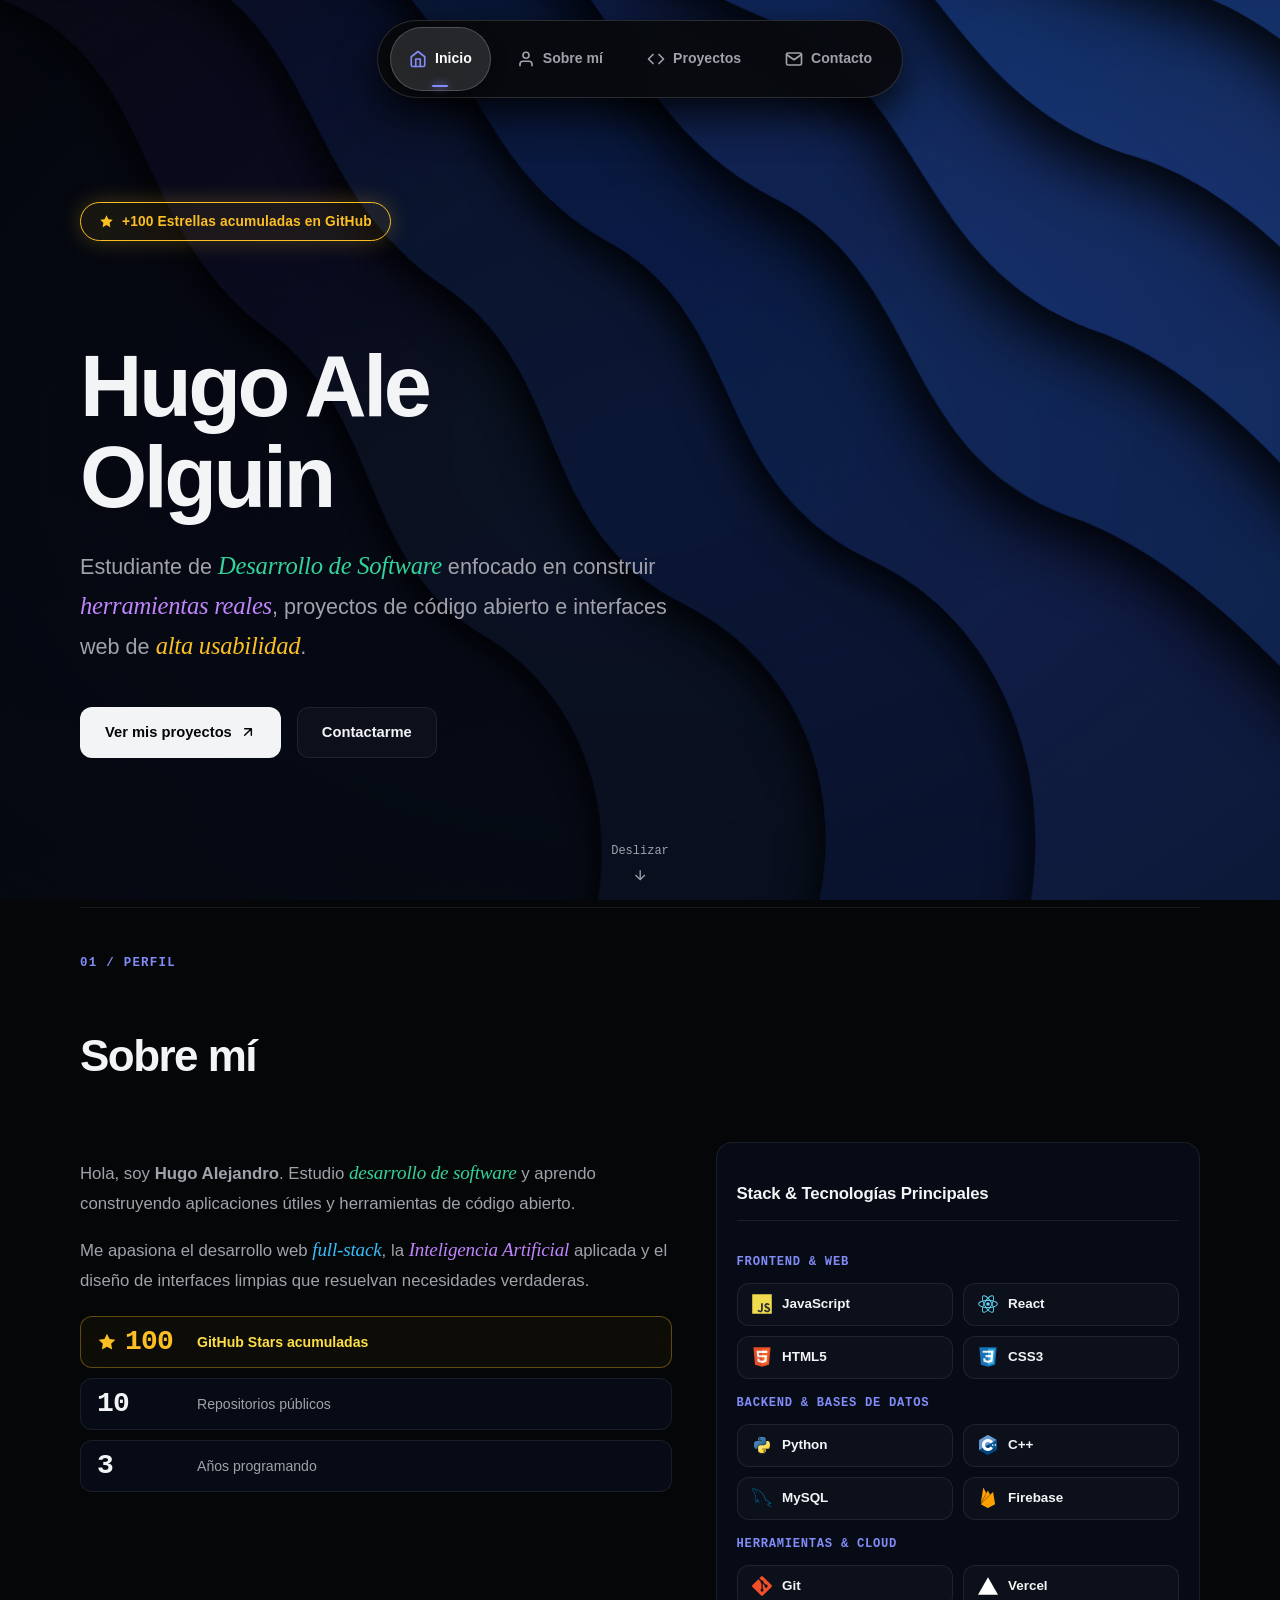
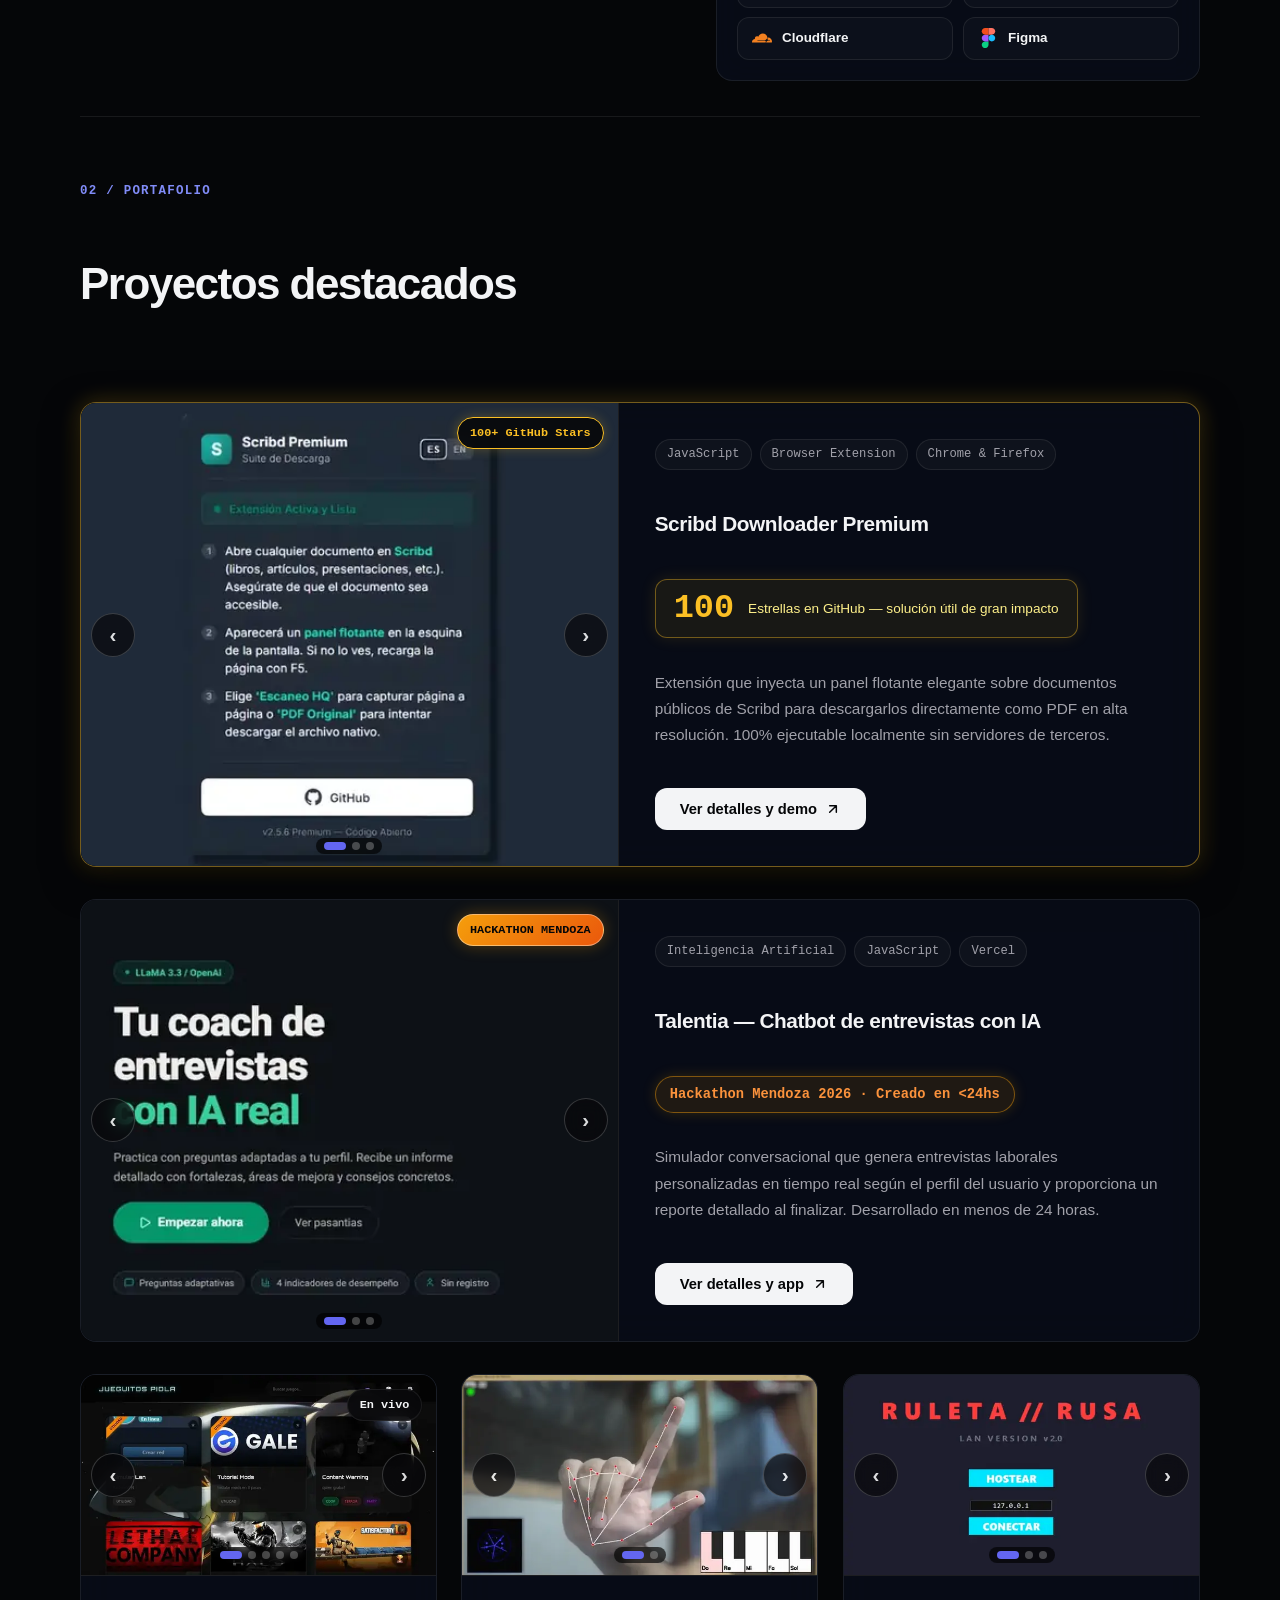
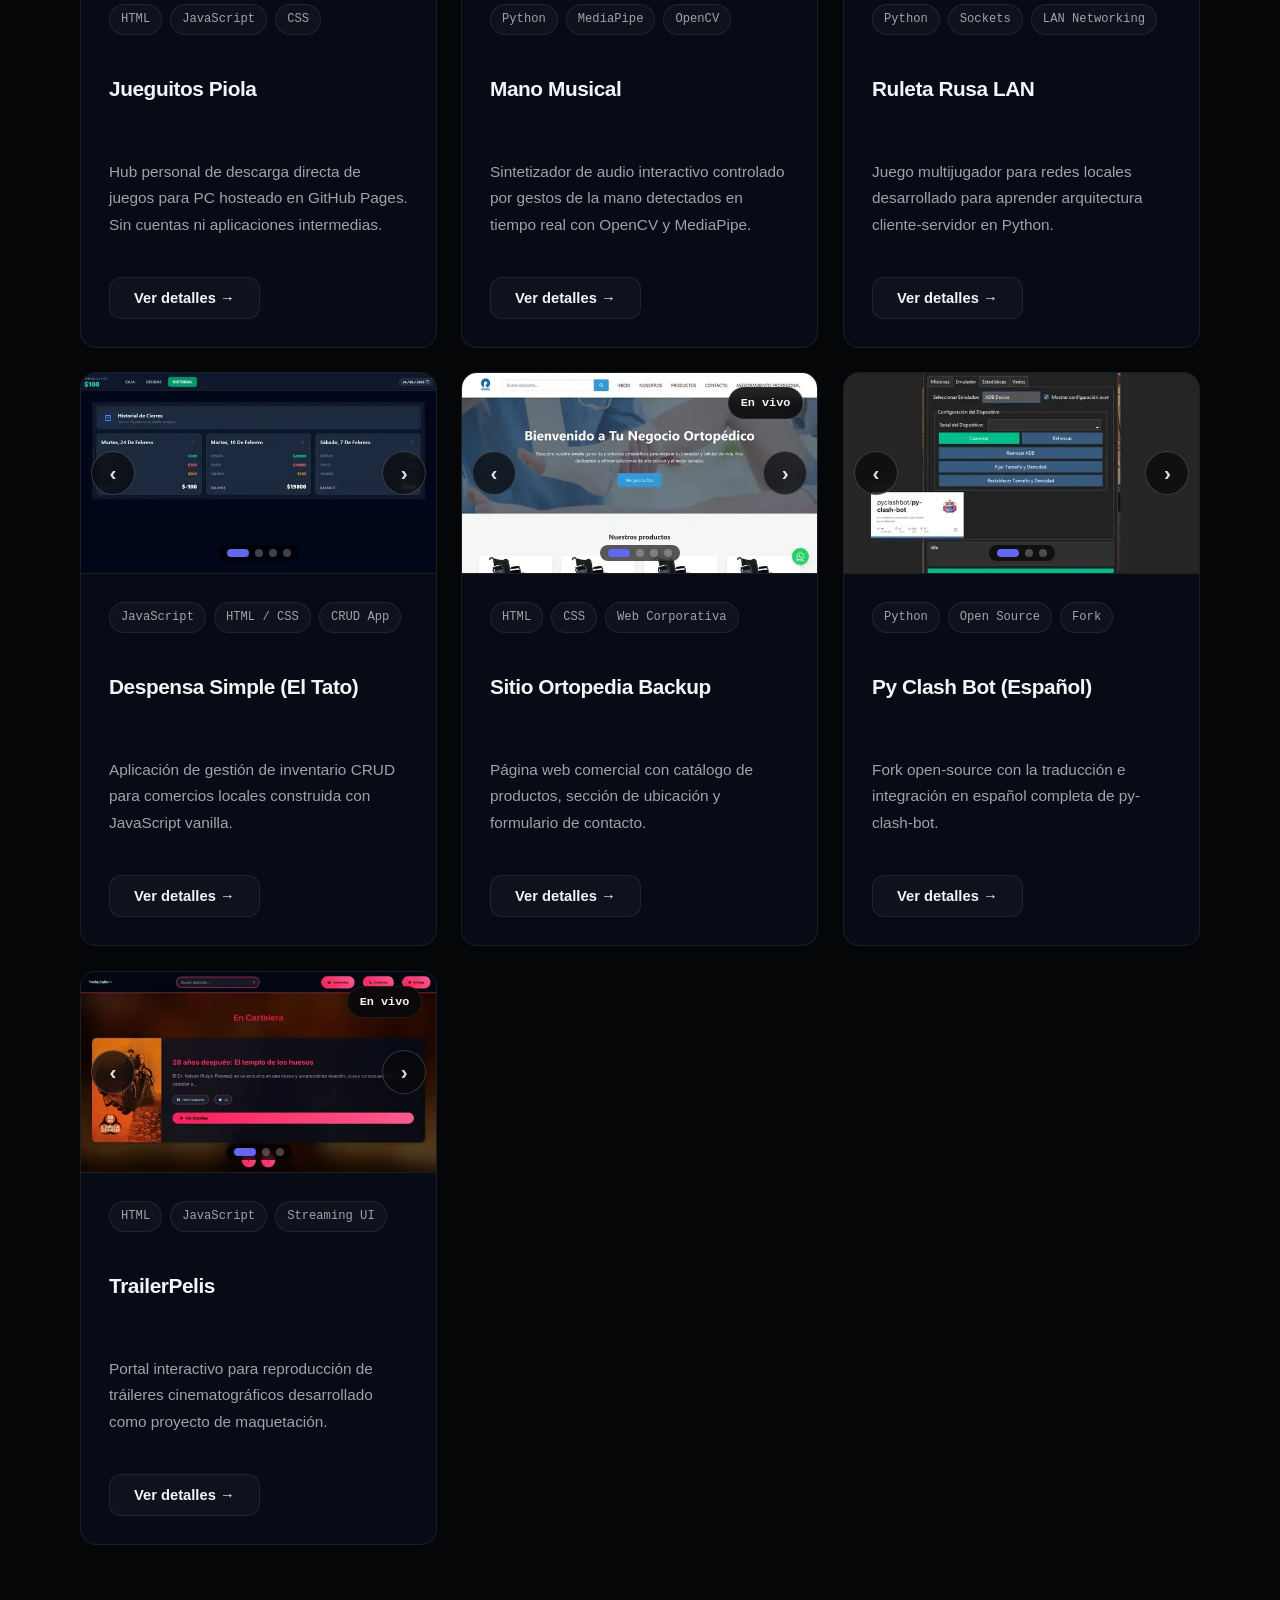
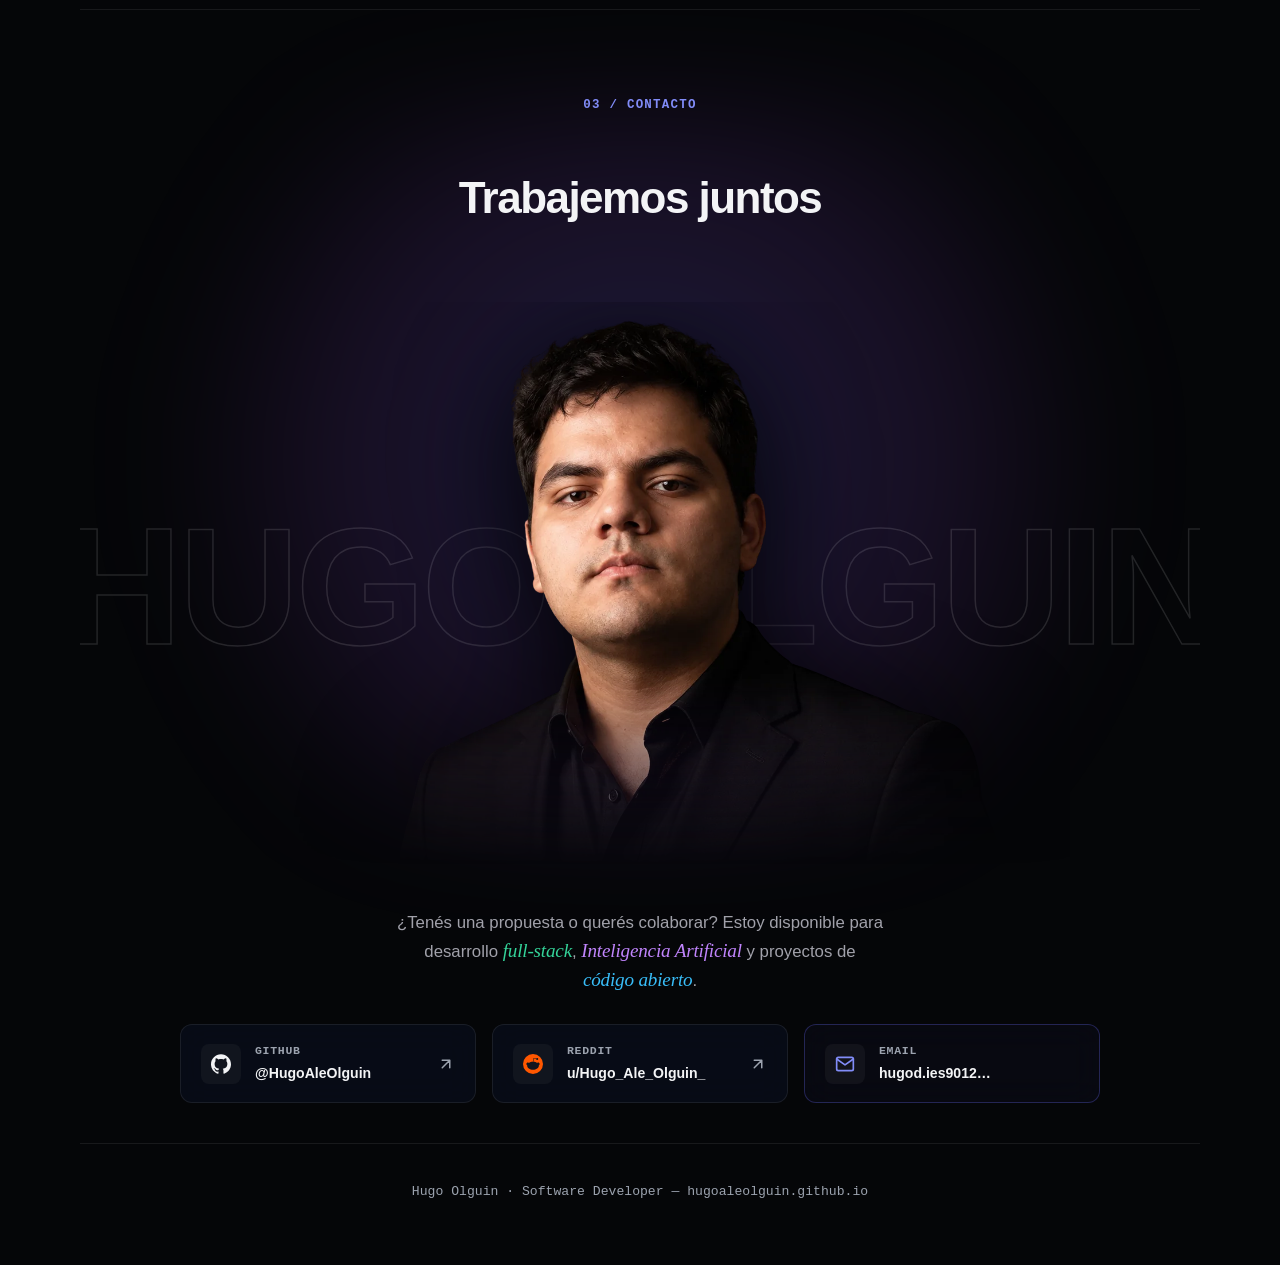
==== commit 1c1c595e: "fix(core): parches tecnicos de webgl 3d, concurrencia js, seguridad csp y ergonomia mobile wcag" ====
--- a/index.html
+++ b/index.html
@@ -3,11 +3,17 @@
 
 <head>
   <meta charset="UTF-8" />
-  <meta name="viewport" content="width=device-width, initial-scale=1.0" />
+  <meta name="viewport" content="width=device-width, initial-scale=1.0, viewport-fit=cover" />
   <title>Hugo Olguin · Software Developer Portfolio</title>
   <meta name="description"
     content="Portfolio profesional de Hugo Olguin, estudiante de Desarrollo de Software con más de 100 estrellas en GitHub. Proyectos en JavaScript, Python, React, C++, Figma e IA." />
   <meta name="author" content="Hugo Olguin" />
+
+  <!-- Cabeceras de Seguridad y Políticas de Navegador -->
+  <meta name="referrer" content="strict-origin-when-cross-origin" />
+  <meta http-equiv="X-Content-Type-Options" content="nosniff" />
+  <meta http-equiv="Permissions-Policy" content="camera=(), microphone=(), geolocation=()" />
+  <meta http-equiv="Content-Security-Policy" content="default-src 'self'; script-src 'self' 'unsafe-inline' https://cdnjs.cloudflare.com; style-src 'self' 'unsafe-inline' https://fonts.googleapis.com; font-src 'self' https://fonts.gstatic.com data:; img-src 'self' data: https:; connect-src 'self'; base-uri 'self'; form-action 'self';" />
 
   <!-- Preconexión a servidores de Google Fonts -->
   <link rel="preconnect" href="https://fonts.googleapis.com" />
@@ -204,10 +210,10 @@
         </div>
       </div>
 
-      <!-- Indicador animado de scroll -->
-      <a href="#sobre-mi" class="hero__scroll-indicator" aria-label="Scrollear hacia abajo">
+      <!-- Indicador animado de scroll (con aria-label alineado a WCAG 2.5.3) -->
+      <a href="#sobre-mi" class="hero__scroll-indicator" aria-label="Deslizar hacia abajo a la sección sobre mí">
         <span>Deslizar</span>
-        <svg width="16" height="16" viewBox="0 0 24 24" fill="none" stroke="currentColor" stroke-width="2">
+        <svg width="16" height="16" viewBox="0 0 24 24" fill="none" stroke="currentColor" stroke-width="2" aria-hidden="true">
           <path d="M12 5v14M19 12l-7 7-7-7"/>
         </svg>
       </a>
@@ -215,14 +221,6 @@
 
     <!-- Sobre Mí Section (Pantalla Completa 100vh) -->
     <section id="sobre-mi" class="section section--about-full reveal">
-      <!-- Cursor 1: Hugo (Dev) - Flotando al lado del título "Sobre mí" -->
-      <div class="simulated-cursor simulated-cursor--hugo" aria-hidden="true">
-        <svg class="simulated-cursor__icon" viewBox="0 0 23 28" fill="none">
-          <path d="M10.7 15.5L5.7 25.5L0.7 1L21.2 13L10.7 15.5Z" fill="#a78bfa" stroke="#ffffff" stroke-width="1.5"/>
-        </svg>
-        <span class="simulated-cursor__label" style="background-color: #a78bfa; color: #050608;">Hugo (Dev)</span>
-      </div>
-
       <div class="section__header">
         <span class="section__label">01 / Perfil</span>
         <h2 class="section__title">Sobre mí</h2>
@@ -342,14 +340,6 @@
 
     <!-- Proyectos Section -->
     <section id="proyectos" class="section reveal">
-      <!-- Cursor 2: Visitante - Azul real #3b82f6 - Flotando en Proyectos -->
-      <div class="simulated-cursor simulated-cursor--visitante" aria-hidden="true">
-        <svg class="simulated-cursor__icon" viewBox="0 0 23 28" fill="none">
-          <path d="M10.7 15.5L5.7 25.5L0.7 1L21.2 13L10.7 15.5Z" fill="#3b82f6" stroke="#ffffff" stroke-width="1.5"/>
-        </svg>
-        <span class="simulated-cursor__label" style="background-color: #60a5fa; color: #050608;">Visitante</span>
-      </div>
-
       <div class="section__header">
         <span class="section__label">02 / Portafolio</span>
         <h2 class="section__title">Proyectos destacados</h2>
@@ -753,7 +743,7 @@
         <div class="contact-cards-grid">
           
           <!-- Botón GitHub -->
-          <a href="https://github.com/HugoAleOlguin" target="_blank" rel="noopener" class="contact-card-btn contact-card-btn--github" id="link-github">
+          <a href="https://github.com/HugoAleOlguin" target="_blank" rel="noopener noreferrer" class="contact-card-btn contact-card-btn--github" id="link-github">
             <div class="contact-card-btn__icon-box">
               <svg viewBox="0 0 24 24" fill="currentColor">
                 <path d="M12 .297c-6.63 0-12 5.373-12 12 0 5.303 3.438 9.8 8.205 11.385.6.113.82-.258.82-.577 0-.285-.01-1.04-.015-2.04-3.338.724-4.042-1.61-4.042-1.61-.546-1.385-1.335-1.755-1.335-1.755-1.087-.744.084-.729.084-.729 1.205.084 1.838 1.236 1.838 1.236 1.07 1.835 2.809 1.305 3.495.998.108-.776.417-1.305.76-1.605-2.665-.3-5.466-1.332-5.466-5.93 0-1.31.465-2.38 1.235-3.22-.135-.303-.54-1.523.105-3.176 0 0 1.005-.322 3.3 1.23.96-.267 1.98-.399 3-.405 1.02.006 2.04.138 3 .405 2.28-1.552 3.285-1.23 3.285-1.23.645 1.653.24 2.873.12 3.176.765.84 1.23 1.91 1.23 3.22 0 4.61-2.805 5.625-5.475 5.92.42.36.81 1.096.81 2.22 0 1.606-.015 2.896-.015 3.286 0 .315.21.69.825.57C20.565 22.092 24 17.592 24 12.297c0-6.627-5.373-12-12-12"/>
@@ -769,7 +759,7 @@
           </a>
 
           <!-- Botón Reddit -->
-          <a href="https://www.reddit.com/user/Hugo_Ale_Olguin_" target="_blank" rel="noopener" class="contact-card-btn contact-card-btn--reddit" id="link-reddit">
+          <a href="https://www.reddit.com/user/Hugo_Ale_Olguin_" target="_blank" rel="noopener noreferrer" class="contact-card-btn contact-card-btn--reddit" id="link-reddit">
             <div class="contact-card-btn__icon-box">
               <svg viewBox="0 0 24 24" fill="currentColor">
                 <path d="M12 0A12 12 0 0 0 0 12a12 12 0 0 0 12 12 12 12 0 0 0 12-12A12 12 0 0 0 12 0zm5.01 4.744c.688 0 1.25.561 1.25 1.249a1.25 1.25 0 0 1-2.498.056l-2.597-.547-.8 3.747c1.824.07 3.48.632 4.674 1.488.308-.309.73-.491 1.207-.491.968 0 1.754.786 1.754 1.754 0 .716-.435 1.333-1.01 1.614a3.111 3.111 0 0 1 .042.52c0 2.694-3.13 4.87-7.004 4.87-3.874 0-7.004-2.176-7.004-4.87 0-.183.015-.366.043-.534A1.748 1.748 0 0 1 4.028 12c0-.968.786-1.754 1.754-1.754.463 0 .898.196 1.207.49 1.207-.883 2.878-1.43 4.744-1.487l.885-4.182a.342.342 0 0 1 .14-.197.35.35 0 0 1 .238-.042l2.906.617a1.214 1.214 0 0 1 1.108-.701z"/>
@@ -784,8 +774,8 @@
             </svg>
           </a>
 
-          <!-- Botón Email -->
-          <a href="mailto:hugod.ies9012@gmail.com" class="contact-card-btn contact-card-btn--email" id="link-email">
+          <!-- Botón Email Seguro Anti-Scraping -->
+          <a href="#" class="contact-card-btn contact-card-btn--email" id="link-email" data-user="hugod.ies9012" data-domain="gmail.com" aria-label="Copiar correo electrónico al portapapeles">
             <div class="contact-card-btn__icon-box">
               <svg viewBox="0 0 24 24" fill="none" stroke="currentColor" stroke-width="2" stroke-linecap="round" stroke-linejoin="round">
                 <path d="M4 4h16c1.1 0 2 .9 2 2v12c0 1.1-.9 2-2 2H4c-1.1 0-2-.9-2-2V6c0-1.1.9-2 2-2z"></path>
@@ -794,11 +784,9 @@
             </div>
             <div class="contact-card-btn__content">
               <span class="contact-card-btn__platform">Email</span>
-              <span class="contact-card-btn__handle">hugod.ies9012@gmail.com</span>
-            </div>
-            <svg class="contact-card-btn__arrow" viewBox="0 0 24 24" fill="none" stroke="currentColor">
-              <path d="M7 17L17 7M17 7H7M17 7V17" stroke-width="2" stroke-linecap="round" stroke-linejoin="round"/>
-            </svg>
+              <span class="contact-card-btn__handle" id="email-handle-display">hugod.ies9012@gmail.com</span>
+            </div>
+            <span id="email-feedback" style="font-size: 0.72rem; color: #34d399; font-weight: 600; opacity: 0; transition: opacity 0.2s; margin-left: auto; padding: 2px 6px; background: rgba(52, 211, 153, 0.12); border-radius: 4px;">¡Copiado!</span>
           </a>
 
         </div>
@@ -879,7 +867,7 @@
           </div>
 
           <div class="modal-ctas">
-            <a id="modal-btn-live" href="#" target="_blank" rel="noopener" class="btn btn--modal-primary">
+            <a id="modal-btn-live" href="#" target="_blank" rel="noopener noreferrer" class="btn btn--modal-primary">
               <span>Probar Aplicación</span>
               <svg width="15" height="15" viewBox="0 0 24 24" fill="none" stroke="currentColor" stroke-width="2.5" stroke-linecap="round" stroke-linejoin="round">
                 <path d="M18 13v6a2 2 0 0 1-2 2H5a2 2 0 0 1-2-2V8a2 2 0 0 1 2-2h6"></path>
@@ -887,7 +875,7 @@
                 <line x1="10" y1="14" x2="21" y2="3"></line>
               </svg>
             </a>
-            <a id="modal-btn-github" href="#" target="_blank" rel="noopener" class="btn btn--modal-github">
+            <a id="modal-btn-github" href="#" target="_blank" rel="noopener noreferrer" class="btn btn--modal-github">
               <svg class="btn__icon" viewBox="0 0 24 24" fill="currentColor">
                 <path d="M12 .297c-6.63 0-12 5.373-12 12 0 5.303 3.438 9.8 8.205 11.385.6.113.82-.258.82-.577 0-.285-.01-1.04-.015-2.04-3.338.724-4.042-1.61-4.042-1.61-.546-1.385-1.335-1.755-1.335-1.755-1.087-.744.084-.729.084-.729 1.205.084 1.838 1.236 1.838 1.236 1.07 1.835 2.809 1.305 3.495.998.108-.776.417-1.305.76-1.605-2.665-.3-5.466-1.332-5.466-5.93 0-1.31.465-2.38 1.235-3.22-.135-.303-.54-1.523.105-3.176 0 0 1.005-.322 3.3 1.23.96-.267 1.98-.399 3-.405 1.02.006 2.04.138 3 .405 2.28-1.552 3.285-1.23 3.285-1.23.645 1.653.24 2.873.12 3.176.765.84 1.23 1.91 1.23 3.22 0 4.61-2.805 5.625-5.475 5.92.42.36.81 1.096.81 2.22 0 1.606-.015 2.896-.015 3.286 0 .315.21.69.825.57C20.565 22.092 24 17.592 24 12.297c0-6.627-5.373-12-12-12"/>
               </svg>
--- a/style.css
+++ b/style.css
@@ -198,6 +198,17 @@
 .text-blue { color: var(--accent-blue); }
 
 /* ===== Accesibilidad ===== */
+:focus-visible {
+  outline: 2px solid var(--accent-light, #818cf8);
+  outline-offset: 3px;
+  border-radius: inherit;
+}
+
+button:focus:not(:focus-visible),
+a:focus:not(:focus-visible) {
+  outline: none;
+}
+
 .skip-link {
   position: fixed;
   left: 16px;
@@ -212,10 +223,10 @@
 }
 .skip-link:focus { top: 16px; }
 
-/* ===== Floating Dock Navbar ===== */
+/* ===== Floating Dock Navbar (con Safe Area Insets iOS) ===== */
 .dock-wrapper {
   position: fixed;
-  top: 20px;
+  top: max(20px, env(safe-area-inset-top, 20px));
   left: 50%;
   transform: translateX(-50%);
   z-index: 10000;
@@ -243,7 +254,10 @@
 .dock__link {
   display: flex;
   align-items: center;
+  justify-content: center;
   gap: 8px;
+  min-height: 44px;
+  min-width: 44px;
   padding: 9px 18px;
   border-radius: var(--radius-full);
   font-size: 0.88rem;
@@ -434,24 +448,6 @@
 .hero__content {
   width: 100%;
   max-width: 620px;
-}
-
-.hero__title {
-  font-size: clamp(2.8rem, 5.2vw, 4.4rem);
-  font-weight: 800;
-  line-height: 1.08;
-  letter-spacing: -0.04em;
-  margin-bottom: 24px;
-  word-break: break-word;
-}
-
-.hero__subtitle {
-  font-size: clamp(1.05rem, 2vw, 1.25rem);
-  color: var(--text-muted);
-  line-height: 1.8;
-  max-width: 54ch;
-  margin-bottom: 36px;
-  font-weight: 400;
 }
 
 /* ===== 3D Rubik's Cube Hero Component (Three.js High Quality) ===== */
@@ -896,66 +892,6 @@
 }
 
 /* ===== Sección Proyectos ===== */
-/* Filtros de Categoría para Proyectos */
-.projects-filters {
-  display: flex;
-  align-items: center;
-  gap: 10px;
-  margin-bottom: 28px;
-  overflow-x: auto;
-  -webkit-overflow-scrolling: touch;
-  padding-bottom: 4px;
-  scrollbar-width: none;
-}
-.projects-filters::-webkit-scrollbar {
-  display: none;
-}
-
-.filter-btn {
-  display: inline-flex;
-  align-items: center;
-  gap: 8px;
-  padding: 8px 18px;
-  border-radius: var(--radius-full);
-  background: var(--surface);
-  border: 1px solid var(--border);
-  color: var(--text-muted);
-  font-size: 0.88rem;
-  font-weight: 600;
-  cursor: pointer;
-  white-space: nowrap;
-  transition: all 0.22s cubic-bezier(0.16, 1, 0.3, 1);
-  user-select: none;
-}
-
-.filter-btn:hover {
-  background: var(--surface-hover);
-  border-color: var(--border-hover);
-  color: var(--text);
-  transform: translateY(-1px);
-}
-
-.filter-btn.active {
-  background: rgba(99, 102, 241, 0.14);
-  border-color: var(--accent-light);
-  color: #ffffff;
-  box-shadow: 0 0 16px rgba(99, 102, 241, 0.25);
-}
-
-.filter-count {
-  font-family: 'JetBrains Mono', monospace;
-  font-size: 0.74rem;
-  padding: 2px 7px;
-  border-radius: var(--radius-full);
-  background: rgba(255, 255, 255, 0.08);
-  color: inherit;
-}
-
-.filter-btn.active .filter-count {
-  background: var(--accent);
-  color: #ffffff;
-}
-
 /* Botón Ver Más Proyectos en Mobile */
 .projects-show-more-wrapper {
   display: none;
@@ -1000,9 +936,15 @@
 
 .projects-secondary-grid {
   display: grid;
-  grid-template-columns: repeat(auto-fill, minmax(320px, 1fr));
+  grid-template-columns: repeat(auto-fill, minmax(min(100%, 280px), 1fr));
   gap: 24px;
   margin-top: 32px;
+}
+
+@media (max-width: 480px) {
+  .projects-secondary-grid {
+    grid-template-columns: 1fr;
+  }
 }
 
 .project-card {
@@ -1062,8 +1004,8 @@
   position: absolute;
   top: 50%;
   transform: translateY(-50%);
-  width: 32px;
-  height: 32px;
+  width: 44px;
+  height: 44px;
   border-radius: 50%;
   background: rgba(8, 9, 11, 0.82);
   border: 1px solid rgba(255, 255, 255, 0.22);
@@ -1113,8 +1055,9 @@
 }
 .project-card__tag-pill--hackathon {
   background: linear-gradient(135deg, #f59e0b, #ea580c);
-  color: #ffffff;
-  border: 1px solid rgba(255, 255, 255, 0.3);
+  color: #050608;
+  font-weight: 800;
+  border: 1px solid rgba(255, 255, 255, 0.4);
   box-shadow: 0 0 16px rgba(245, 158, 11, 0.3);
 }
 .project-card__tag-pill--prime {
@@ -1326,8 +1269,8 @@
   top: 18px;
   right: 18px;
   z-index: 20;
-  width: 34px;
-  height: 34px;
+  width: 44px;
+  height: 44px;
   border-radius: 50%;
   background: rgba(255, 255, 255, 0.07);
   border: 1px solid rgba(255, 255, 255, 0.14);
@@ -1426,8 +1369,8 @@
   position: absolute;
   top: 50%;
   transform: translateY(-50%);
-  width: 36px;
-  height: 36px;
+  width: 44px;
+  height: 44px;
   border-radius: 50%;
   background: rgba(9, 13, 24, 0.85);
   border: 1px solid rgba(255, 255, 255, 0.2);
@@ -1460,7 +1403,7 @@
   color: var(--text-muted);
 }
 
-/* Dots Estilo Píldora Expandible */
+/* Dots Estilo Píldora Expandible con Hit-Box Aumentada */
 .modal-gallery-dots {
   display: flex;
   align-items: center;
@@ -1470,12 +1413,19 @@
 }
 
 .carousel__dot {
-  width: 7px;
-  height: 7px;
+  position: relative;
+  width: 8px;
+  height: 8px;
   border-radius: var(--radius-full);
   background: rgba(255, 255, 255, 0.25);
   cursor: pointer;
   transition: all 0.25s cubic-bezier(0.16, 1, 0.3, 1);
+}
+
+.carousel__dot::before {
+  content: '';
+  position: absolute;
+  inset: -12px -8px;
 }
 
 .carousel__dot--active {
@@ -2114,6 +2064,14 @@
 }
 
 @media (max-width: 640px) {
+  .dock-wrapper {
+    top: auto;
+    bottom: max(16px, env(safe-area-inset-bottom, 16px));
+  }
+  .dock {
+    padding: 6px 10px;
+    gap: 4px;
+  }
   .dock__link span {
     display: none;
   }
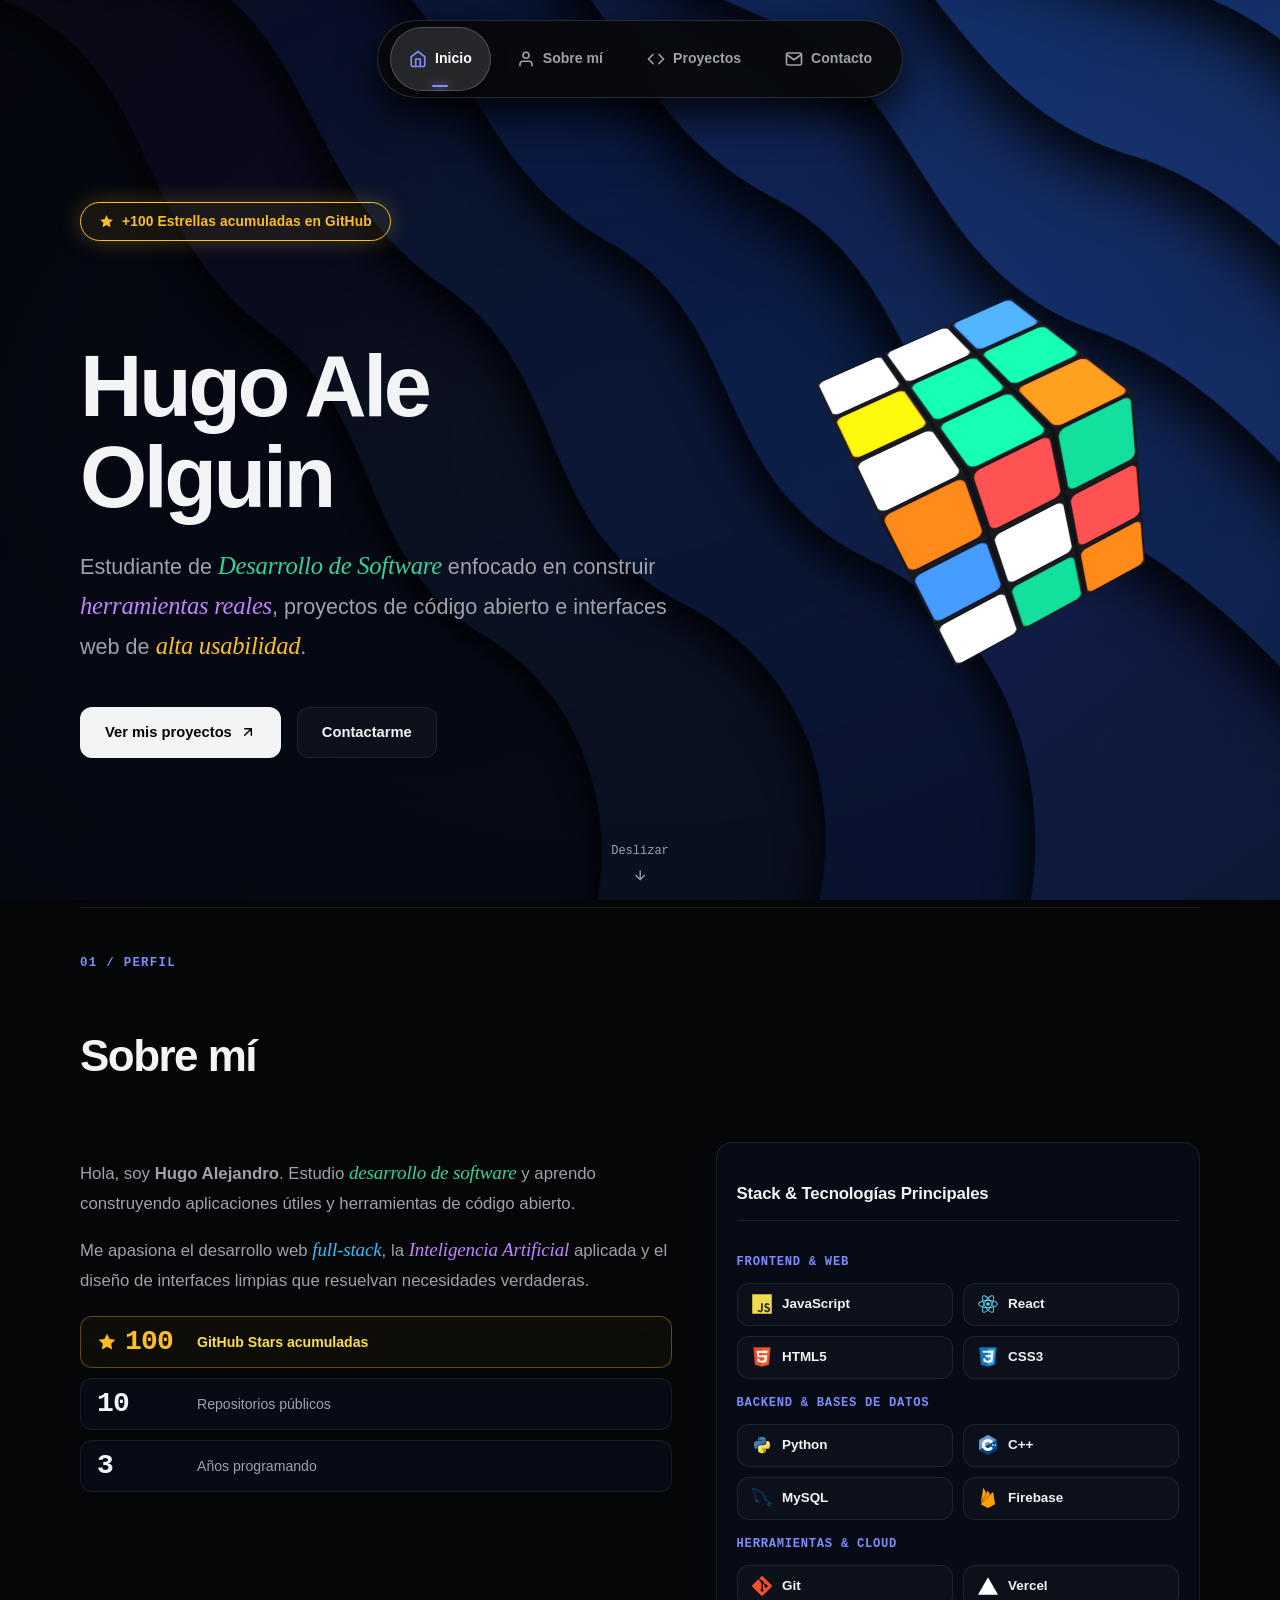
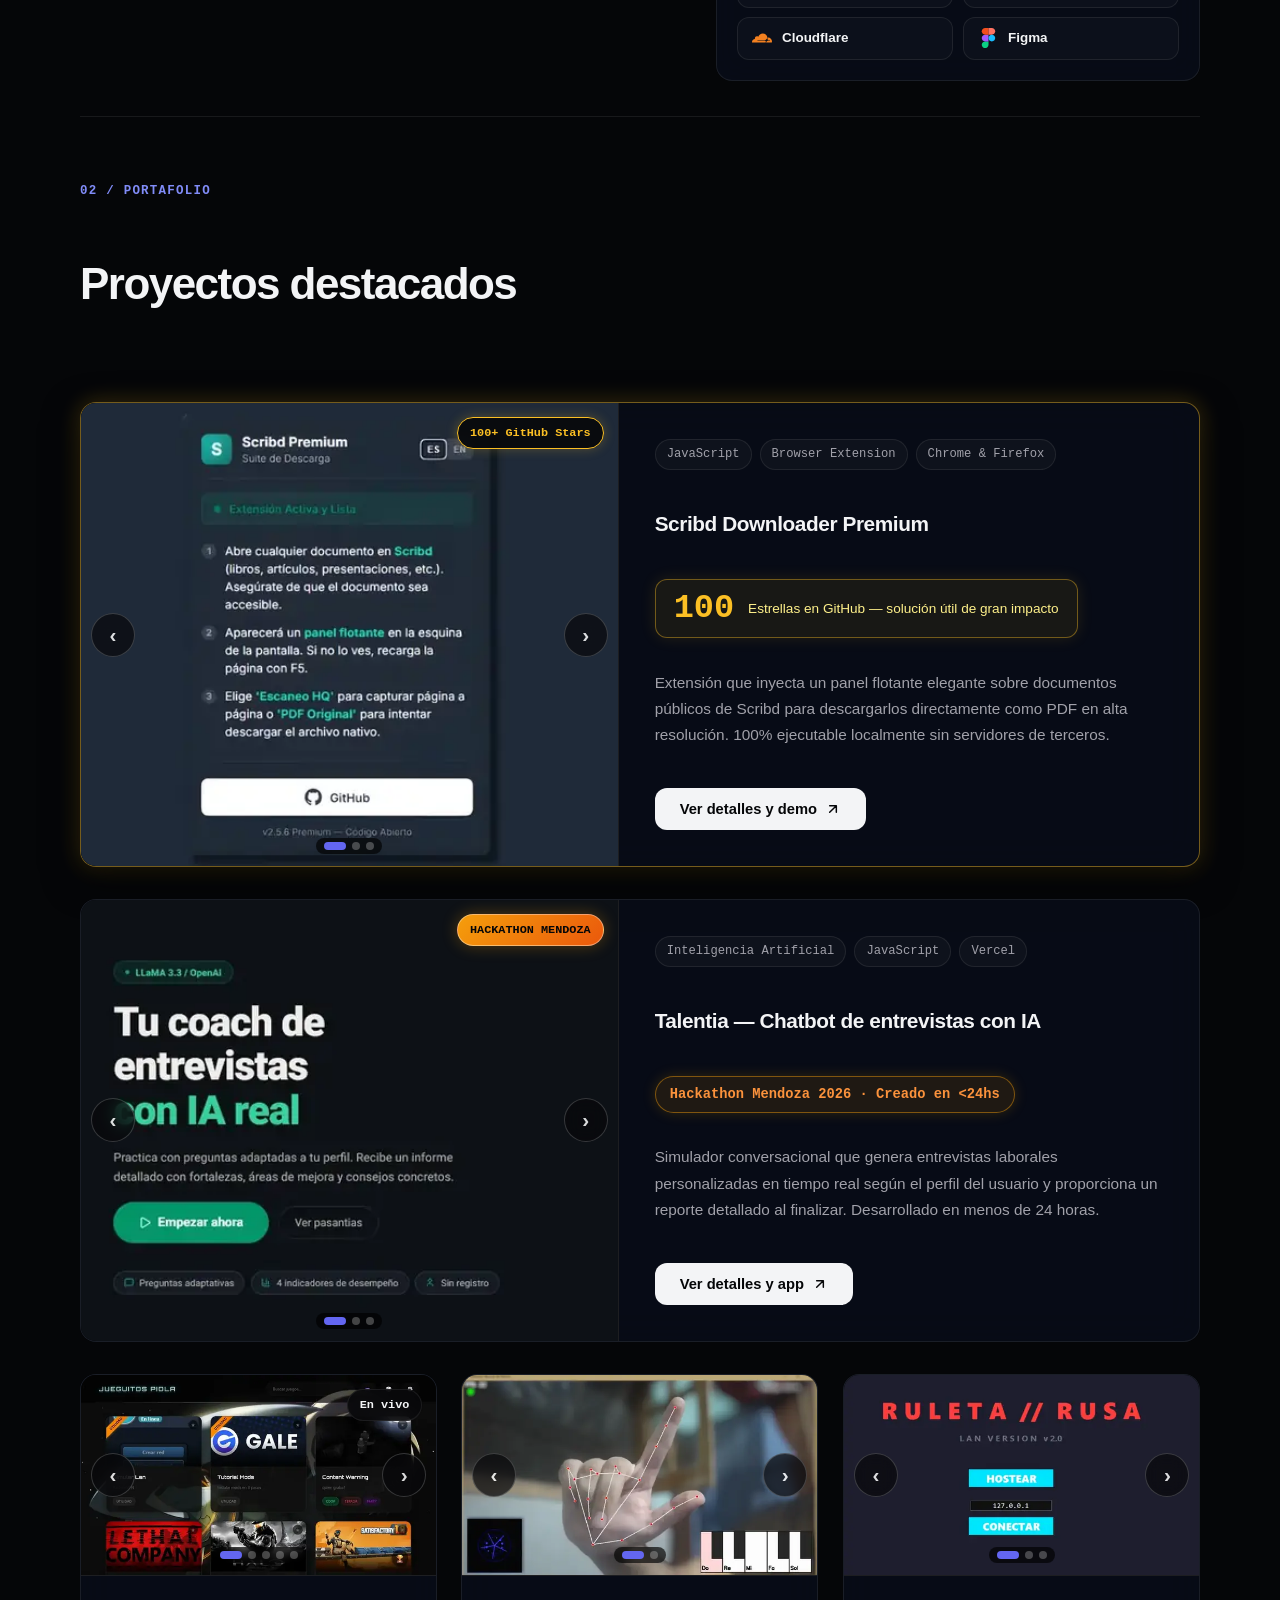
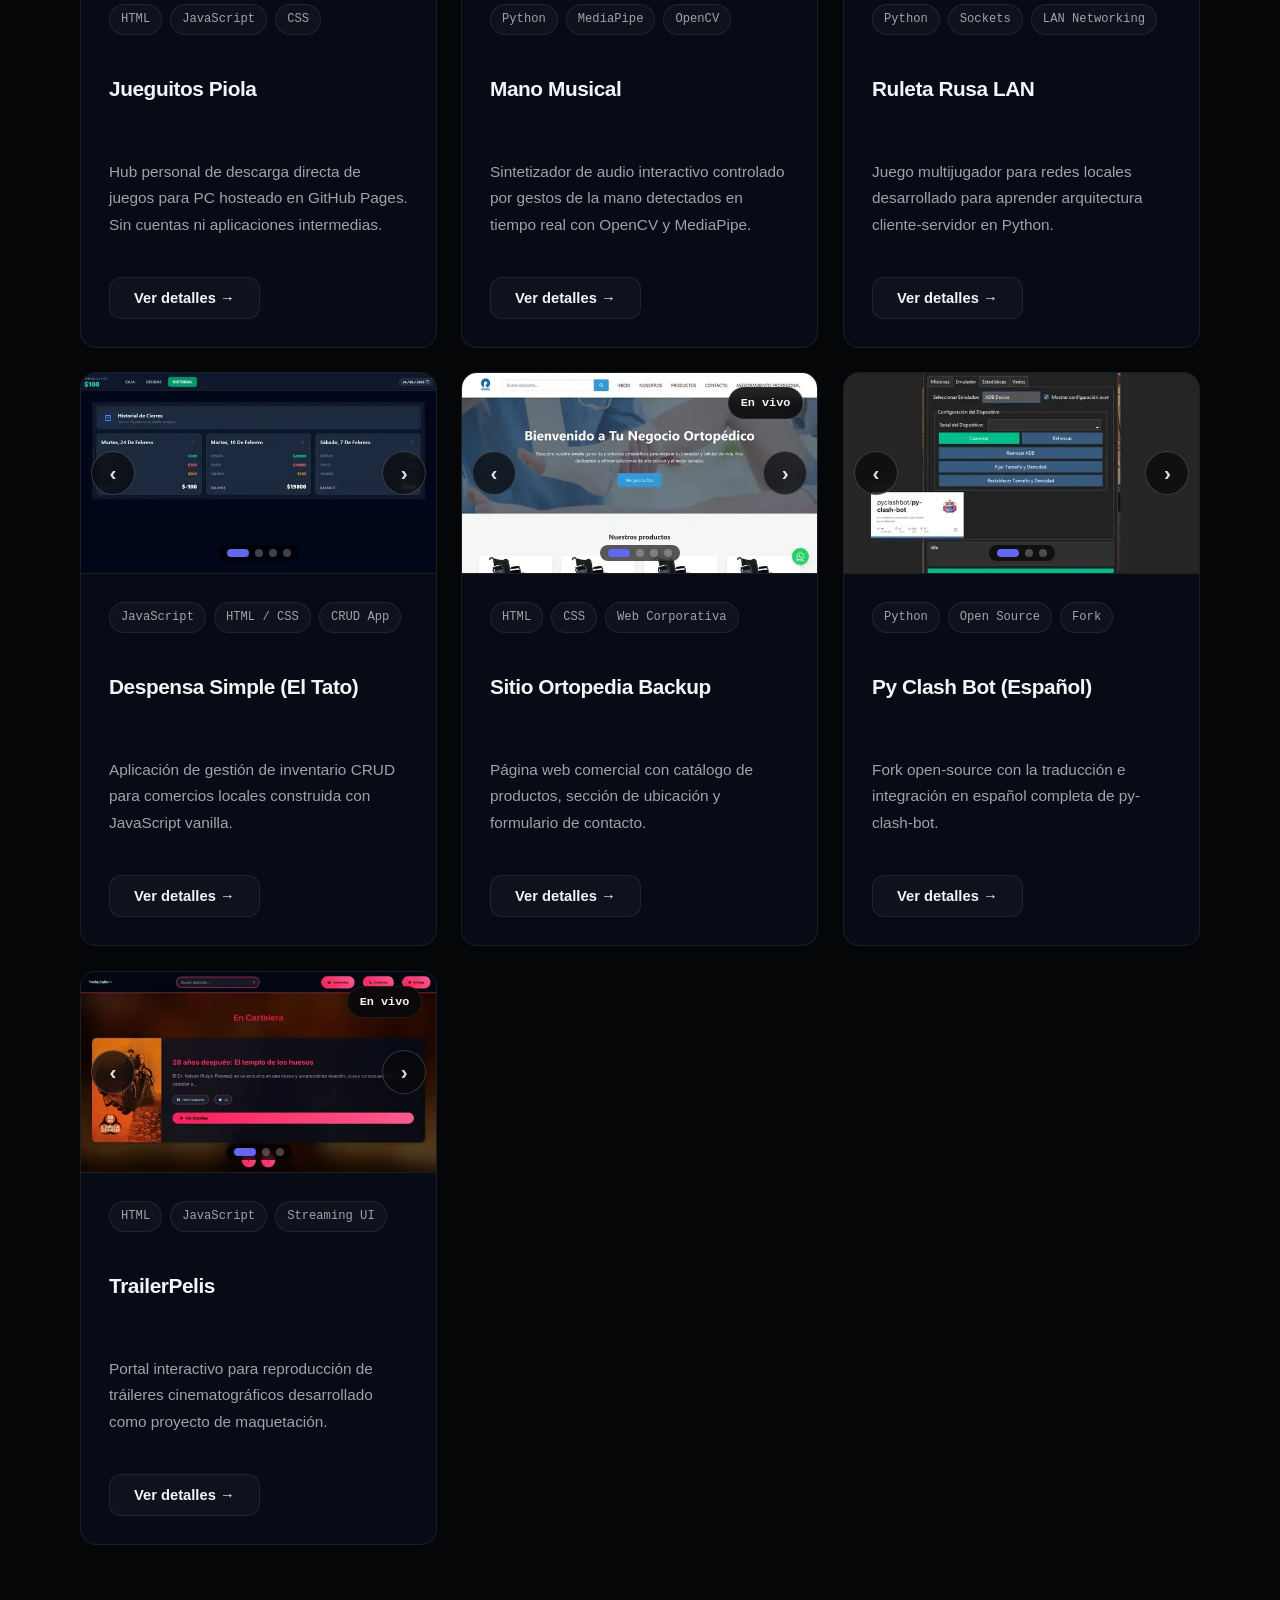
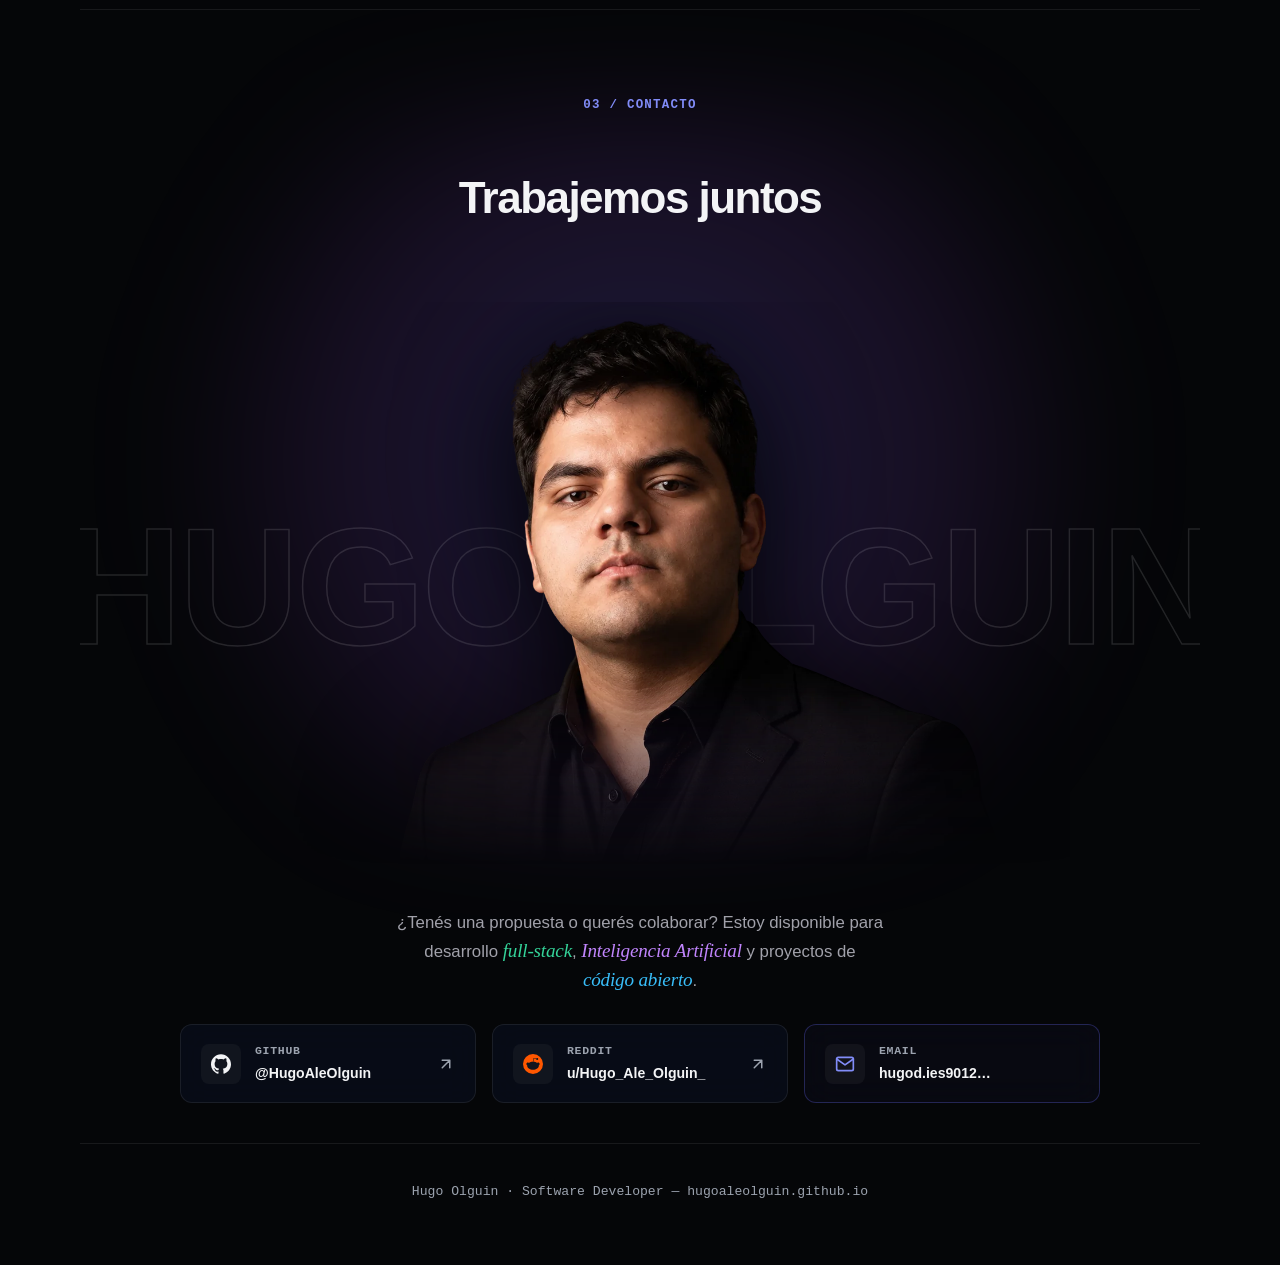
==== commit c9206ccc: "fix(rubik3d): auto-alojar three.min.js localmente, corregir hash SRI de CDN y agregar favicon" ====
--- a/index.html
+++ b/index.html
@@ -8,6 +8,9 @@
   <meta name="description"
     content="Portfolio profesional de Hugo Olguin, estudiante de Desarrollo de Software con más de 100 estrellas en GitHub. Proyectos en JavaScript, Python, React, C++, Figma e IA." />
   <meta name="author" content="Hugo Olguin" />
+
+  <!-- Favicon SVG Moderno -->
+  <link rel="icon" type="image/svg+xml" href="data:image/svg+xml,%3Csvg xmlns='http://www.w3.org/2000/svg' viewBox='0 0 32 32'%3E%3Crect width='32' height='32' rx='8' fill='%2308090b'/%3E%3Cpath d='M9 8h4v6h6V8h4v16h-4v-6h-6v6H9V8z' fill='%236366f1'/%3E%3C/svg%3E" />
 
   <!-- Cabeceras de Seguridad y Políticas de Navegador -->
   <meta name="referrer" content="strict-origin-when-cross-origin" />
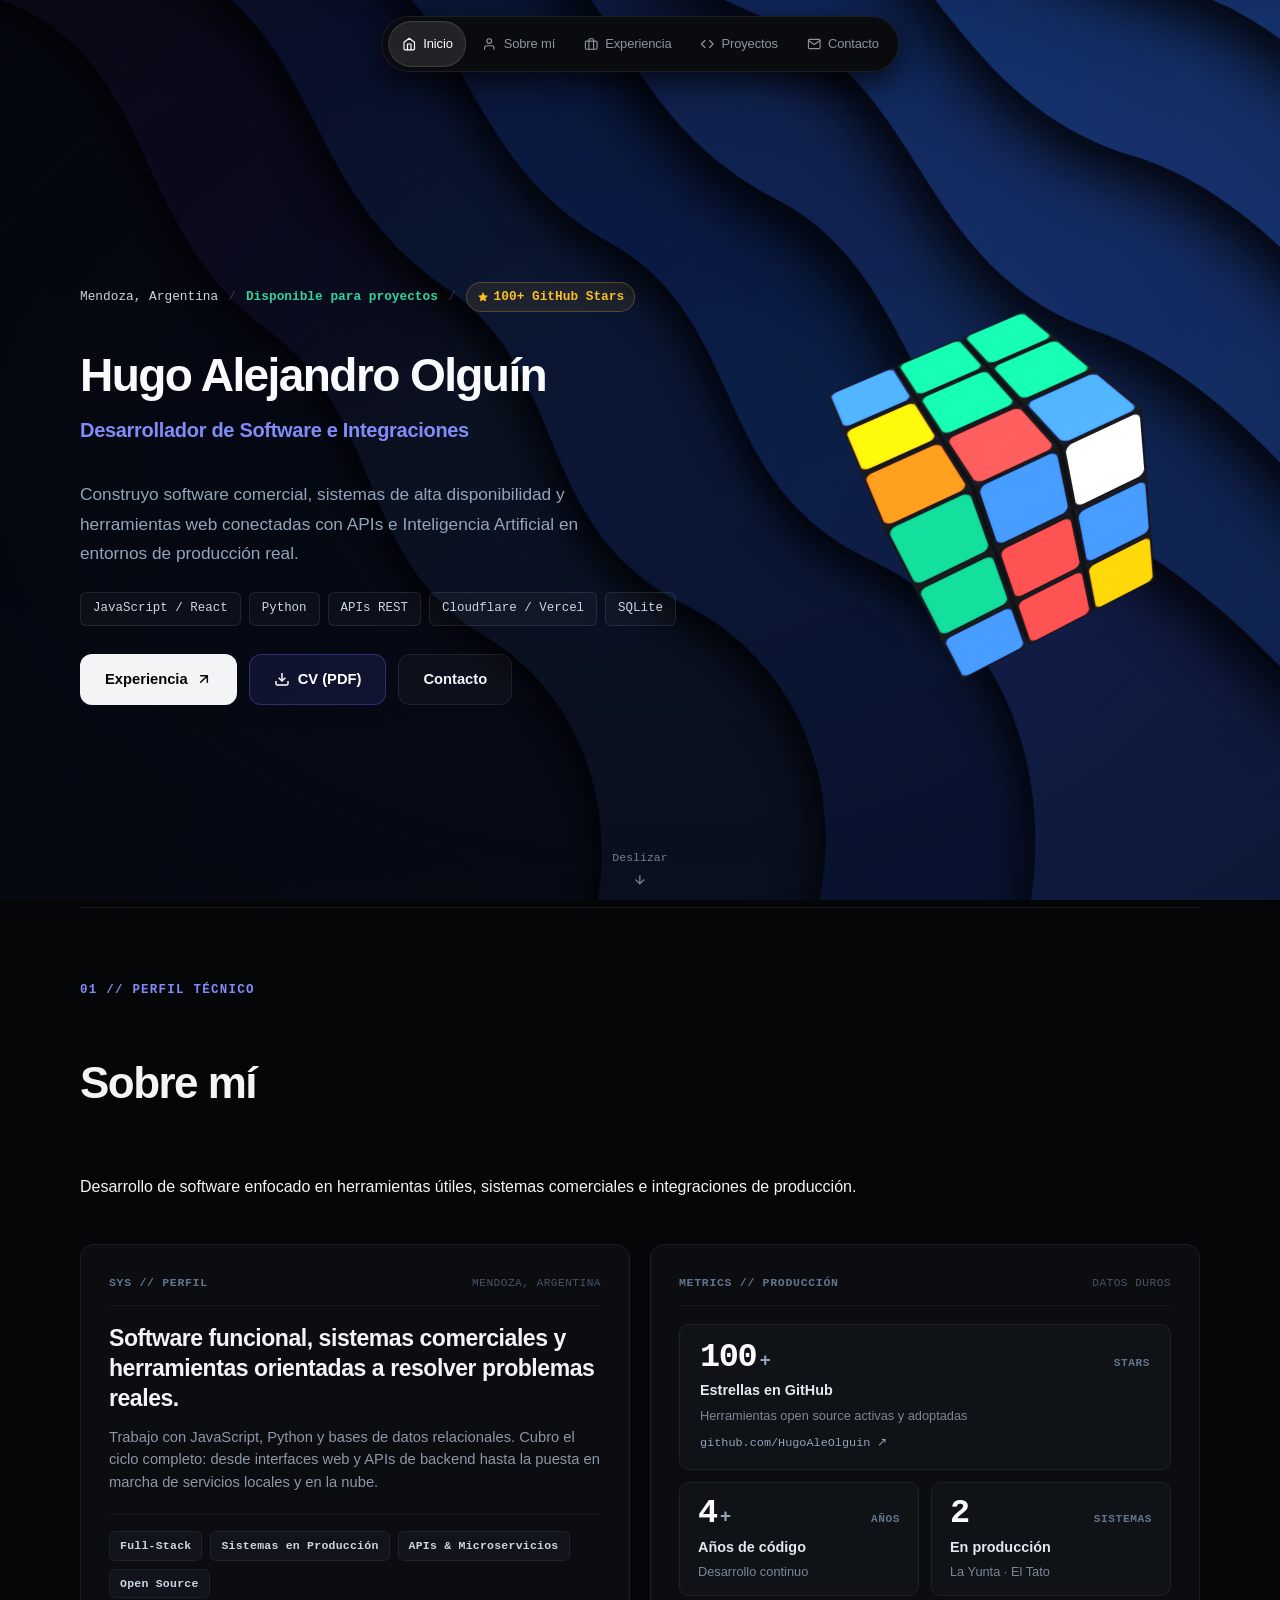
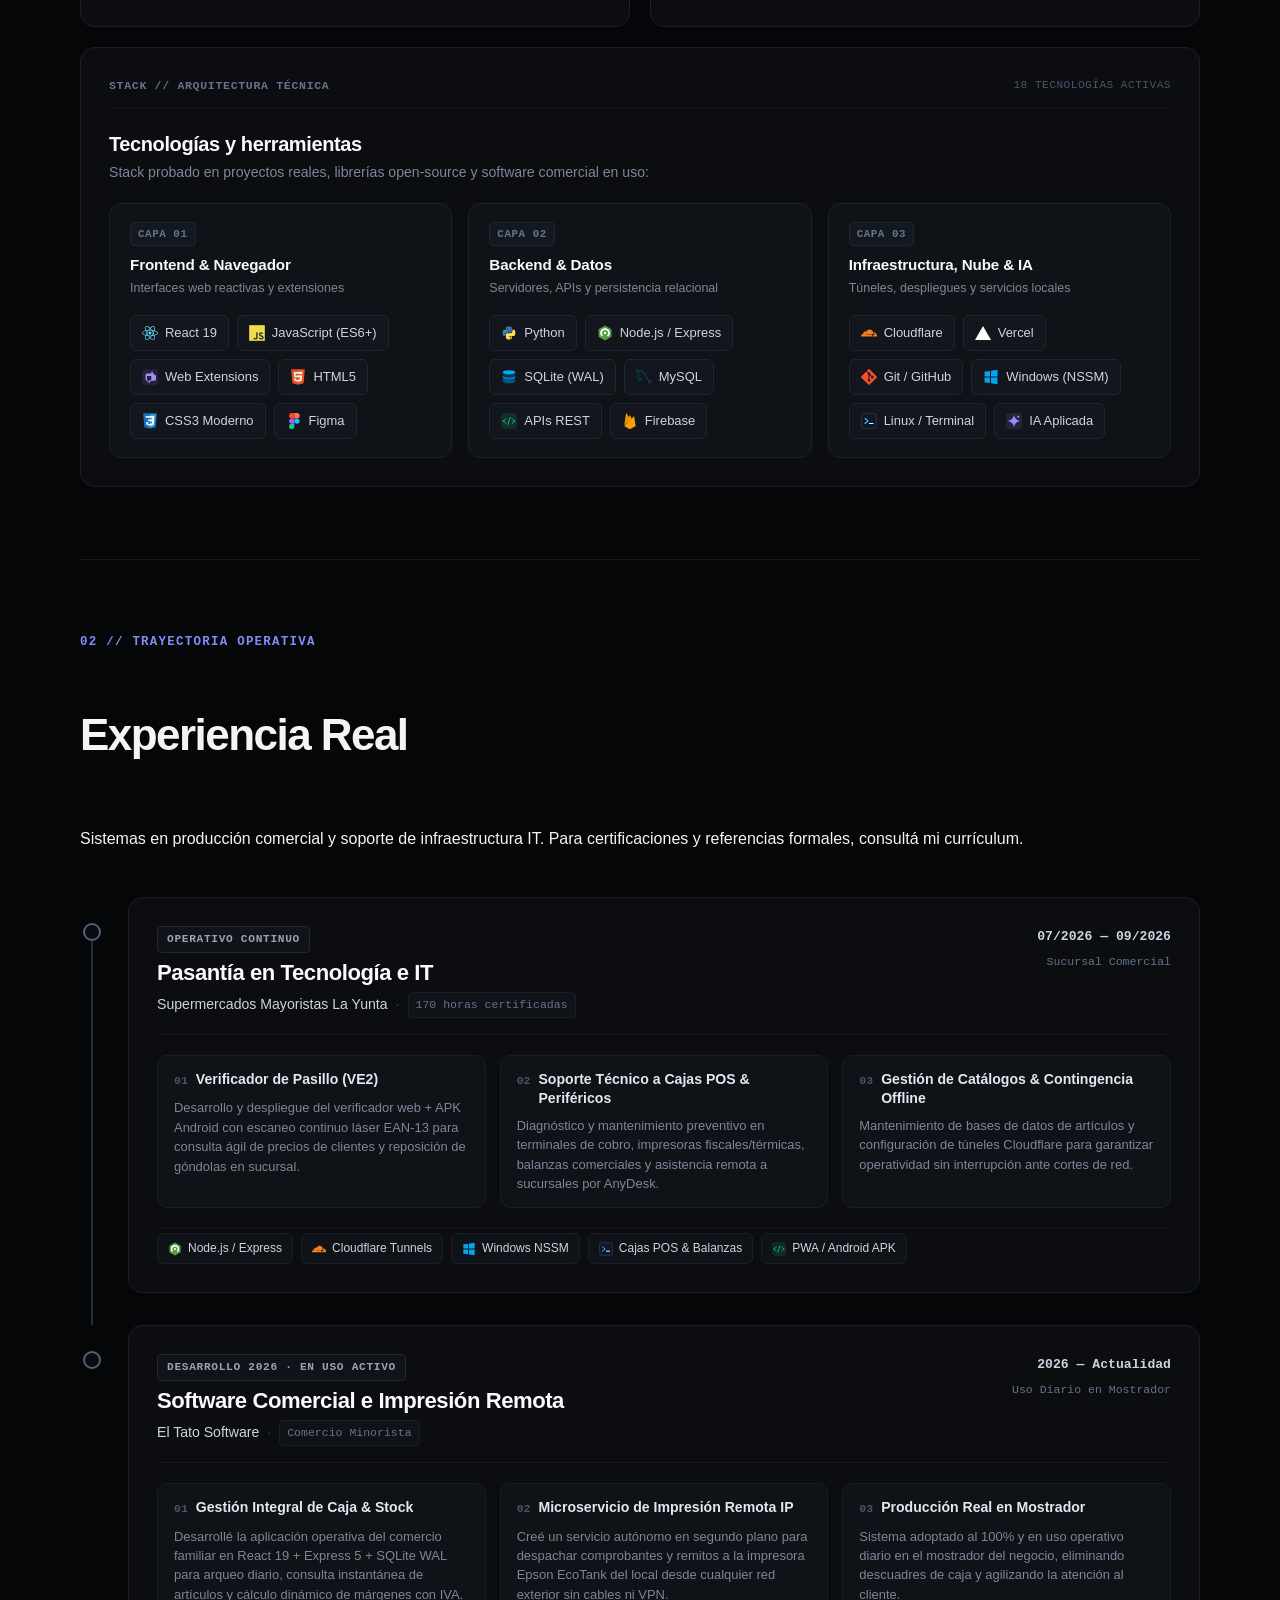
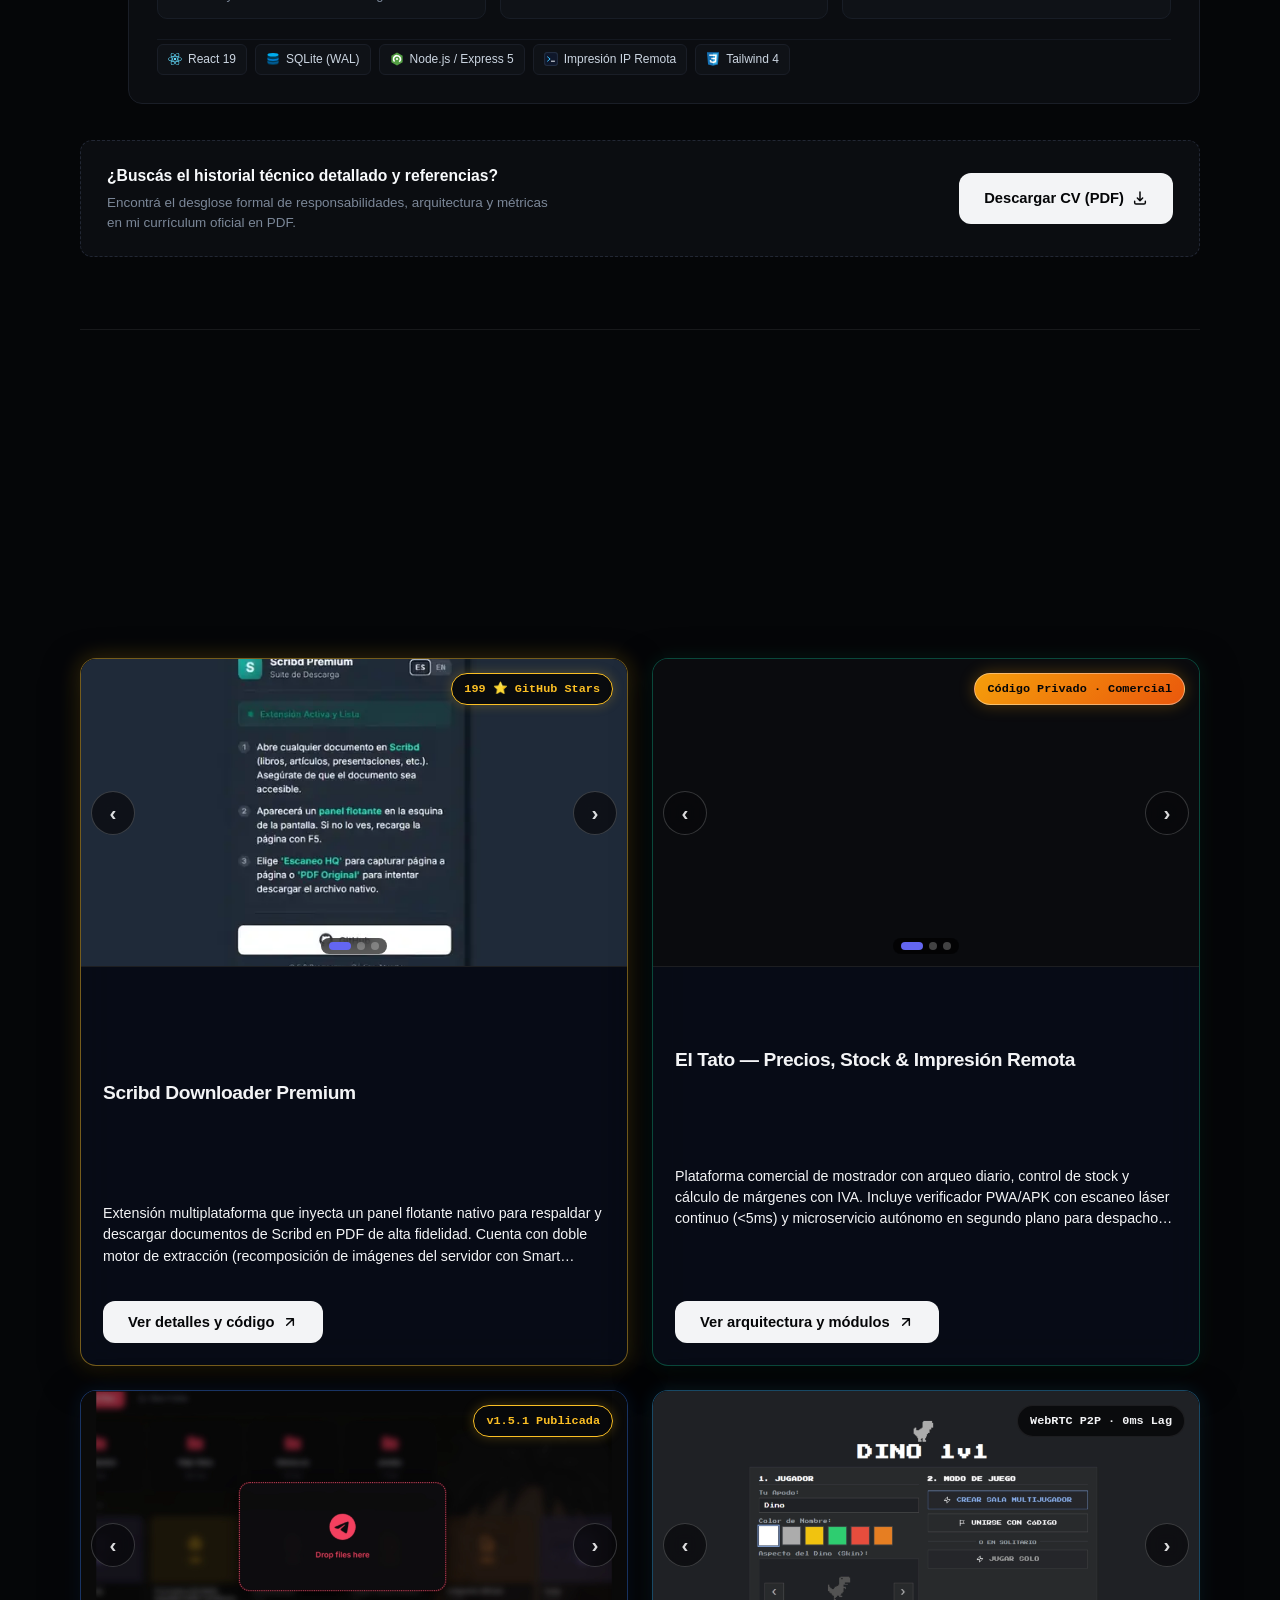
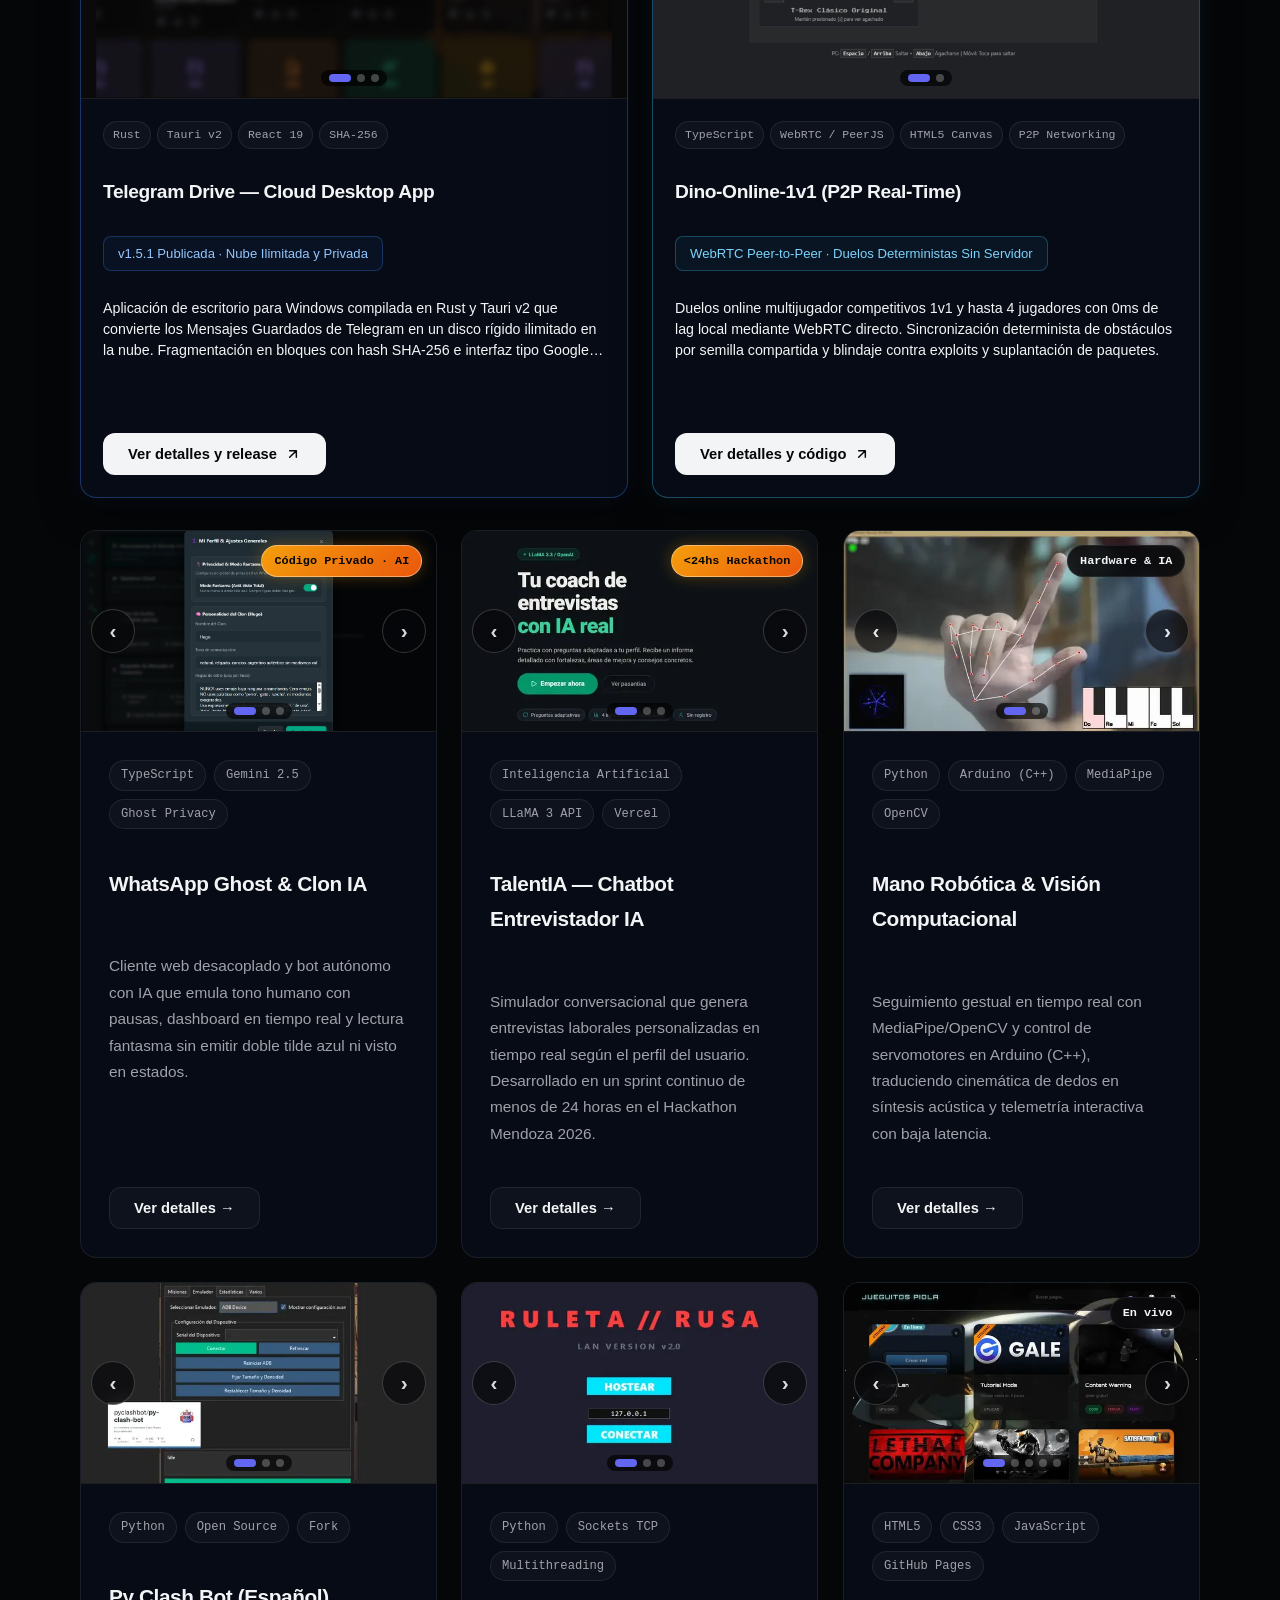
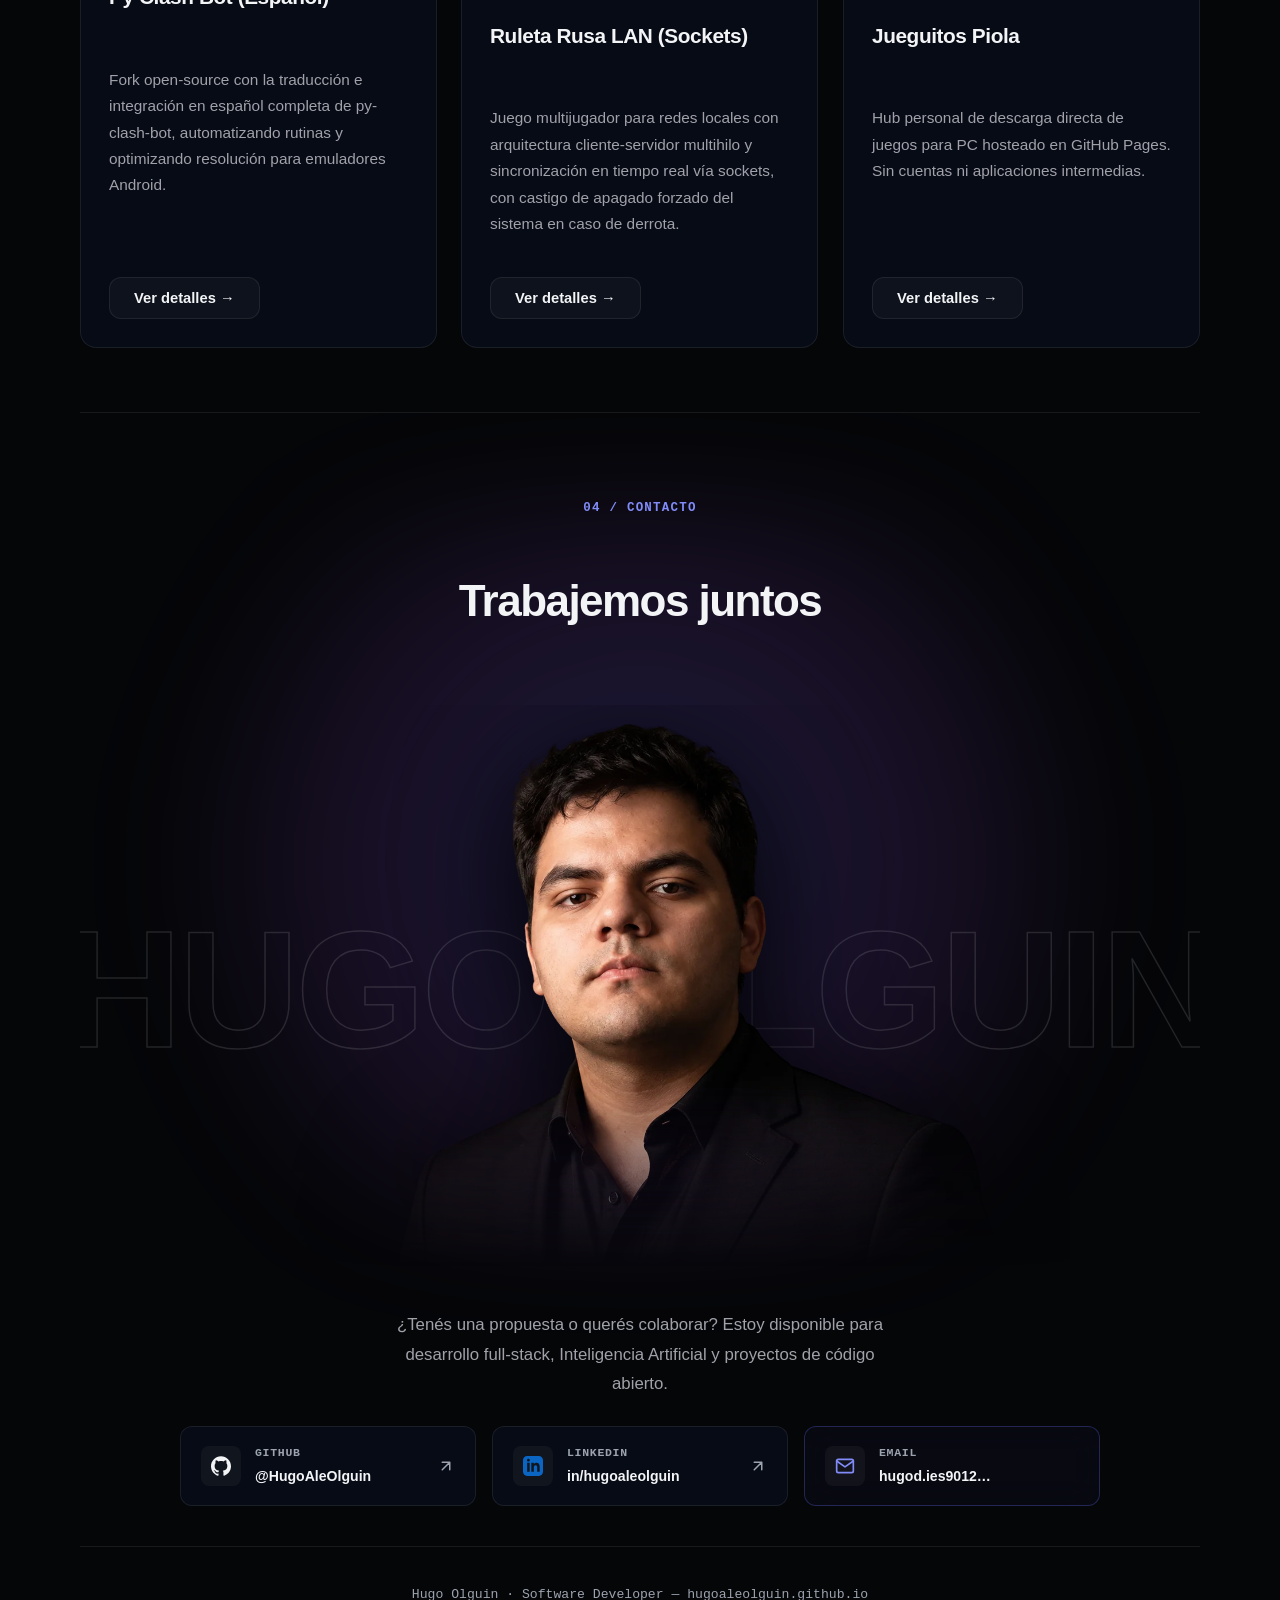
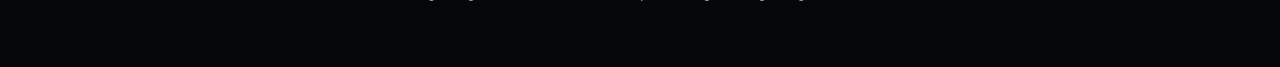
==== commit 3372c1c4: "feat: reestructuracion integral de portfolio, proyectos reales y diseno industrial" ====
--- a/index.html
+++ b/index.html
@@ -130,7 +130,7 @@
 
   <a class="skip-link" href="#inicio">Saltar al contenido</a>
 
-  <!-- Floating Dock Navbar Ultra-Limpio -->
+  <!-- Floating Dock Navbar Ultra-Limpio con 5 Secciones y Descarga de CV -->
   <div class="dock-wrapper">
     <nav class="dock" aria-label="Navegación principal">
       <!-- Inicio -->
@@ -151,6 +151,15 @@
         <span>Sobre mí</span>
       </a>
 
+      <!-- Experiencia (Sistemas en Producción) -->
+      <a href="#experiencia" class="dock__link" data-section="experiencia">
+        <svg class="dock__icon" viewBox="0 0 24 24" fill="none" stroke="currentColor">
+          <rect x="2" y="7" width="20" height="14" rx="2" ry="2" stroke-linecap="round" stroke-linejoin="round"/>
+          <path d="M16 21V5a2 2 0 0 0-2-2h-4a2 2 0 0 0-2 2v16" stroke-linecap="round" stroke-linejoin="round"/>
+        </svg>
+        <span>Experiencia</span>
+      </a>
+
       <!-- Proyectos -->
       <a href="#proyectos" class="dock__link" data-section="proyectos">
         <svg class="dock__icon" viewBox="0 0 24 24" fill="none" stroke="currentColor">
@@ -172,185 +181,461 @@
   </div>
 
   <main id="contenido">
-    <!-- Hero Section (Presentación 100vh Full-Viewport) -->
+    <!-- Hero Section: Orgánico, Fachero y Desordenadamente Ordenado -->
     <section id="inicio" class="hero reveal">
       <div class="hero__grid">
-        <!-- Columna Izquierda: Presentación principal -->
+        <!-- Columna Izquierda: Identidad y Declaración Técnica -->
         <div class="hero__content">
-          <!-- Destacado Prominente de +100 Estrellas GitHub -->
-          <div class="hero__stars-badge">
-            <svg class="hero__stars-icon" viewBox="0 0 24 24">
-              <path d="M12 2l3.09 6.26L22 9.27l-5 4.87 1.18 6.88L12 17.77l-6.18 3.25L7 14.14 2 9.27l6.91-1.01L12 2z"/>
-            </svg>
-            <span>+100 Estrellas acumuladas en GitHub</span>
+          <!-- Metadata Editorial Minimalista -->
+          <div class="hero__meta">
+            <span class="hero__meta-location">Mendoza, Argentina</span>
+            <span class="hero__meta-sep">/</span>
+            <span class="hero__meta-status">Disponible para proyectos</span>
+            <span class="hero__meta-sep">/</span>
+            <a href="https://github.com/HugoAleOlguin" target="_blank" rel="noopener noreferrer" class="hero__meta-stars" aria-label="Ver perfil de GitHub con más de 100 estrellas">
+              <svg class="hero__meta-star-icon" viewBox="0 0 24 24" aria-hidden="true">
+                <path d="M12 2l3.09 6.26L22 9.27l-5 4.87 1.18 6.88L12 17.77l-6.18 3.25L7 14.14 2 9.27l6.91-1.01L12 2z"/>
+              </svg>
+              <span>100+ GitHub Stars</span>
+            </a>
           </div>
 
           <h1 class="hero__title">
-            Hugo Ale Olguin
+            Hugo Alejandro Olguín
           </h1>
 
+          <div class="hero__role-badge">
+            <span class="hero__role-text">Desarrollador de Software e Integraciones</span>
+          </div>
+
           <p class="hero__subtitle">
-            Estudiante de <em class="text-serif text-emerald">Desarrollo de Software</em> enfocado en construir <em class="text-serif text-purple">herramientas reales</em>, proyectos de código abierto e interfaces web de <em class="text-serif text-amber">alta usabilidad</em>.
+            Construyo software comercial, sistemas de alta disponibilidad y herramientas web conectadas con APIs e Inteligencia Artificial en entornos de producción real.
           </p>
 
+          <!-- Stack Principal: Micro-Tags Limpios y Elegantes -->
+          <div class="hero__stack-chips" aria-label="Tecnologías principales">
+            <span class="stack-chip">JavaScript / React</span>
+            <span class="stack-chip">Python</span>
+            <span class="stack-chip">APIs REST</span>
+            <span class="stack-chip">Cloudflare / Vercel</span>
+            <span class="stack-chip">SQLite</span>
+          </div>
+
+          <!-- Botones Cortos y de Alta Conversión -->
           <div class="hero__actions">
-            <a href="#proyectos" class="btn btn--primary">
-              <span>Ver mis proyectos</span>
-              <svg class="btn__icon" viewBox="0 0 24 24" fill="none" stroke="currentColor">
+            <a href="#experiencia" class="btn btn--primary btn--compact">
+              <span>Experiencia</span>
+              <svg class="btn__icon" viewBox="0 0 24 24" fill="none" stroke="currentColor" aria-hidden="true">
                 <path d="M7 17L17 7M17 7H7M17 7V17" stroke-linecap="round" stroke-linejoin="round"/>
               </svg>
             </a>
-            <a href="#contacto" class="btn btn--secondary">
-              <span>Contactarme</span>
+
+            <a href="cv_hugo_olguin_v2.pdf" download="CV_Hugo_Alejandro_Olguin.pdf" target="_blank" rel="noopener noreferrer" class="btn btn--cv btn--compact" aria-label="Descargar CV en formato PDF">
+              <svg class="btn__icon" viewBox="0 0 24 24" fill="none" stroke="currentColor" stroke-width="2.2" aria-hidden="true">
+                <path d="M21 15v4a2 2 0 0 1-2 2H5a2 2 0 0 1-2-2v-4"/>
+                <polyline points="7 10 12 15 17 10"/>
+                <line x1="12" y1="15" x2="12" y2="3"/>
+              </svg>
+              <span>CV (PDF)</span>
             </a>
+
+            <a href="#contacto" class="btn btn--secondary btn--compact">
+              <span>Contacto</span>
+            </a>
           </div>
         </div>
 
-        <!-- Columna Derecha: Cubo Rubik 3D Autónomo Indestructible (rubik-motion.js) -->
+        <!-- Columna Derecha: Cubo Rubik 3D Autónomo Limpio -->
         <div class="hero__rubik-wrapper">
-          <div class="rubik-aura"></div>
           <div id="rubik-canvas-container" class="rubik-canvas-container"></div>
         </div>
       </div>
 
-      <!-- Indicador animado de scroll (con aria-label alineado a WCAG 2.5.3) -->
+      <!-- Indicador animado de scroll -->
       <a href="#sobre-mi" class="hero__scroll-indicator" aria-label="Deslizar hacia abajo a la sección sobre mí">
         <span>Deslizar</span>
-        <svg width="16" height="16" viewBox="0 0 24 24" fill="none" stroke="currentColor" stroke-width="2" aria-hidden="true">
+        <svg width="15" height="15" viewBox="0 0 24 24" fill="none" stroke="currentColor" stroke-width="2.2" aria-hidden="true">
           <path d="M12 5v14M19 12l-7 7-7-7"/>
         </svg>
       </a>
     </section>
 
-    <!-- Sobre Mí Section (Pantalla Completa 100vh) -->
-    <section id="sobre-mi" class="section section--about-full reveal">
+    <!-- 01 / Perfil — Sobre mí: Perfil, Métricas & Stack -->
+    <section id="sobre-mi" class="section section--about-bento reveal">
       <div class="section__header">
-        <span class="section__label">01 / Perfil</span>
+        <span class="section__label">01 // PERFIL TÉCNICO</span>
         <h2 class="section__title">Sobre mí</h2>
-      </div>
-
-      <div class="about-grid">
-        <div class="about__text">
-          <p>
-            Hola, soy <strong>Hugo Alejandro</strong>. Estudio <em class="text-serif text-emerald">desarrollo de software</em> y aprendo construyendo aplicaciones útiles y herramientas de código abierto.
-          </p>
-          <p>
-            Me apasiona el desarrollo web <em class="text-serif text-cyan">full-stack</em>, la <em class="text-serif text-purple">Inteligencia Artificial</em> aplicada y el diseño de interfaces limpias que resuelvan necesidades verdaderas.
-          </p>
-
-          <!-- Métricas Limpias Presentadas en Columna -->
-          <div class="about__metrics">
-            <div class="metric-card metric-card--gold">
-              <div class="metric__header">
-                <svg class="metric__star-icon" viewBox="0 0 24 24" fill="currentColor">
-                  <path d="M12 2l3.09 6.26L22 9.27l-5 4.87 1.18 6.88L12 17.77l-6.18 3.25L7 14.14 2 9.27l6.91-1.01L12 2z"/>
-                </svg>
-                <span class="metric__number metric__number--gold" data-target="100">0</span>
-              </div>
-              <span class="metric__label metric__label--gold">GitHub Stars acumuladas</span>
-            </div>
-            <div class="metric-card">
-              <div class="metric__header">
-                <span class="metric__number" data-target="10">0</span>
-              </div>
-              <span class="metric__label">Repositorios públicos</span>
-            </div>
-            <div class="metric-card">
-              <div class="metric__header">
-                <span class="metric__number" data-target="3">0</span>
-              </div>
-              <span class="metric__label">Años programando</span>
-            </div>
-          </div>
+        <p class="section__subtitle">
+          Desarrollo de software enfocado en herramientas útiles, sistemas comerciales e integraciones de producción.
+        </p>
+      </div>
+
+      <!-- Bento Grid de Alta Precisión: Sólido, Sin Luces, Directo -->
+      <div class="about-bento">
+
+        <!-- Card 1: Perfil Directo (Sin IA, sin chamuyo) -->
+        <article class="bento-card bento-card--statement">
+          <div class="bento-card__meta-bar">
+            <span class="bento-mono-tag">SYS // PERFIL</span>
+            <span class="bento-mono-loc">MENDOZA, ARGENTINA</span>
+          </div>
+
+          <div class="bento-card__statement-body">
+            <h3 class="bento-card__headline">
+              Software funcional, sistemas comerciales y herramientas orientadas a resolver problemas reales.
+            </h3>
+
+            <p class="bento-card__lead">
+              Trabajo con JavaScript, Python y bases de datos relacionales. Cubro el ciclo completo: desde interfaces web y APIs de backend hasta la puesta en marcha de servicios locales y en la nube.
+            </p>
+          </div>
+
+          <div class="bento-focus-tags">
+            <span class="bento-focus-tag">Full-Stack</span>
+            <span class="bento-focus-tag">Sistemas en Producción</span>
+            <span class="bento-focus-tag">APIs &amp; Microservicios</span>
+            <span class="bento-focus-tag">Open Source</span>
+          </div>
+        </article>
+
+        <!-- Card 2: Métricas Clave (Sobresalientes, sin frases de pensamiento) -->
+        <article class="bento-card bento-card--proof">
+          <div class="bento-card__meta-bar">
+            <span class="bento-mono-tag">METRICS // PRODUCCIÓN</span>
+            <span class="bento-mono-loc">DATOS DUROS</span>
+          </div>
+
+          <div class="bento-metrics-container">
+            <!-- Métrica 1: GitHub Stars -->
+            <a href="https://github.com/HugoAleOlguin" target="_blank" rel="noopener noreferrer" class="bento-stat-card bento-stat-card--primary" aria-label="Ver perfil de GitHub con más de 100 estrellas">
+              <div class="bento-stat-card__top">
+                <span class="bento-stat-card__num" data-target="100">100</span>
+                <span class="bento-stat-card__plus">+</span>
+                <span class="bento-stat-card__code-label">STARS</span>
+              </div>
+              <h4 class="bento-stat-card__label">Estrellas en GitHub</h4>
+              <p class="bento-stat-card__sub">Herramientas open source activas y adoptadas</p>
+              <span class="bento-stat-card__link">github.com/HugoAleOlguin ↗</span>
+            </a>
+
+            <!-- Fila de 2 Métricas Complementarias -->
+            <div class="bento-stat-row">
+              <div class="bento-stat-card">
+                <div class="bento-stat-card__top">
+                  <span class="bento-stat-card__num" data-target="4">4</span>
+                  <span class="bento-stat-card__plus">+</span>
+                  <span class="bento-stat-card__code-label">AÑOS</span>
+                </div>
+                <h4 class="bento-stat-card__label">Años de código</h4>
+                <p class="bento-stat-card__sub">Desarrollo continuo</p>
+              </div>
+
+              <div class="bento-stat-card">
+                <div class="bento-stat-card__top">
+                  <span class="bento-stat-card__num" data-target="2">2</span>
+                  <span class="bento-stat-card__plus"></span>
+                  <span class="bento-stat-card__code-label">SISTEMAS</span>
+                </div>
+                <h4 class="bento-stat-card__label">En producción</h4>
+                <p class="bento-stat-card__sub">La Yunta · El Tato</p>
+              </div>
+            </div>
+          </div>
+        </article>
+
+        <!-- Card 3: Stack & Herramientas por Capas -->
+        <article class="bento-card bento-card--versatility">
+          <div class="bento-card__meta-bar">
+            <span class="bento-mono-tag">STACK // ARQUITECTURA TÉCNICA</span>
+            <span class="bento-mono-loc">18 TECNOLOGÍAS ACTIVAS</span>
+          </div>
+
+          <div class="bento-versatility-header">
+            <h3 class="bento-card__title">Tecnologías y herramientas</h3>
+            <p class="bento-card__desc">Stack probado en proyectos reales, librerías open-source y software comercial en uso:</p>
+          </div>
+
+          <div class="bento-tech-columns">
+            <!-- Capa 1: Frontend & Navegador -->
+            <div class="bento-tech-col">
+              <div class="bento-tech-col__header">
+                <span class="bento-layer-badge">CAPA 01</span>
+                <div>
+                  <h4 class="bento-tech-col__title">Frontend &amp; Navegador</h4>
+                  <span class="bento-tech-col__subtitle">Interfaces web reactivas y extensiones</span>
+                </div>
+              </div>
+              <div class="bento-tech-chips">
+                <span class="bento-chip">
+                  <img src="assets/icons/react.svg" alt="" width="16" height="16" loading="lazy" />
+                  React 19
+                </span>
+                <span class="bento-chip">
+                  <img src="assets/icons/javascript.svg" alt="" width="16" height="16" loading="lazy" />
+                  JavaScript (ES6+)
+                </span>
+                <span class="bento-chip">
+                  <img src="assets/icons/extensions.svg" alt="" width="16" height="16" loading="lazy" />
+                  Web Extensions
+                </span>
+                <span class="bento-chip">
+                  <img src="assets/icons/html5.svg" alt="" width="16" height="16" loading="lazy" />
+                  HTML5
+                </span>
+                <span class="bento-chip">
+                  <img src="assets/icons/css3.svg" alt="" width="16" height="16" loading="lazy" />
+                  CSS3 Moderno
+                </span>
+                <span class="bento-chip">
+                  <img src="assets/icons/figma.svg" alt="" width="16" height="16" loading="lazy" />
+                  Figma
+                </span>
+              </div>
+            </div>
+
+            <!-- Capa 2: Backend & Datos -->
+            <div class="bento-tech-col">
+              <div class="bento-tech-col__header">
+                <span class="bento-layer-badge">CAPA 02</span>
+                <div>
+                  <h4 class="bento-tech-col__title">Backend &amp; Datos</h4>
+                  <span class="bento-tech-col__subtitle">Servidores, APIs y persistencia relacional</span>
+                </div>
+              </div>
+              <div class="bento-tech-chips">
+                <span class="bento-chip">
+                  <img src="assets/icons/python.svg" alt="" width="16" height="16" loading="lazy" />
+                  Python
+                </span>
+                <span class="bento-chip">
+                  <img src="assets/icons/nodejs.svg" alt="" width="16" height="16" loading="lazy" />
+                  Node.js / Express
+                </span>
+                <span class="bento-chip">
+                  <img src="assets/icons/sqlite.svg" alt="" width="16" height="16" loading="lazy" />
+                  SQLite (WAL)
+                </span>
+                <span class="bento-chip">
+                  <img src="assets/icons/mysql.svg" alt="" width="16" height="16" loading="lazy" />
+                  MySQL
+                </span>
+                <span class="bento-chip">
+                  <img src="assets/icons/api.svg" alt="" width="16" height="16" loading="lazy" />
+                  APIs REST
+                </span>
+                <span class="bento-chip">
+                  <img src="assets/icons/firebase.svg" alt="" width="16" height="16" loading="lazy" />
+                  Firebase
+                </span>
+              </div>
+            </div>
+
+            <!-- Capa 3: Nube, Sistema & IA -->
+            <div class="bento-tech-col">
+              <div class="bento-tech-col__header">
+                <span class="bento-layer-badge">CAPA 03</span>
+                <div>
+                  <h4 class="bento-tech-col__title">Infraestructura, Nube &amp; IA</h4>
+                  <span class="bento-tech-col__subtitle">Túneles, despliegues y servicios locales</span>
+                </div>
+              </div>
+              <div class="bento-tech-chips">
+                <span class="bento-chip">
+                  <img src="assets/icons/cloudflare.svg" alt="" width="16" height="16" loading="lazy" />
+                  Cloudflare
+                </span>
+                <span class="bento-chip">
+                  <img src="assets/icons/vercel.svg" alt="" width="16" height="16" loading="lazy" />
+                  Vercel
+                </span>
+                <span class="bento-chip">
+                  <img src="assets/icons/git.svg" alt="" width="16" height="16" loading="lazy" />
+                  Git / GitHub
+                </span>
+                <span class="bento-chip">
+                  <img src="assets/icons/windows.svg" alt="" width="16" height="16" loading="lazy" />
+                  Windows (NSSM)
+                </span>
+                <span class="bento-chip">
+                  <img src="assets/icons/terminal.svg" alt="" width="16" height="16" loading="lazy" />
+                  Linux / Terminal
+                </span>
+                <span class="bento-chip">
+                  <img src="assets/icons/ai.svg" alt="" width="16" height="16" loading="lazy" />
+                  IA Aplicada
+                </span>
+              </div>
+            </div>
+          </div>
+        </article>
+
+      </div>
+    </section>
+
+    <!-- 02 / Experiencia en Producción: Timeline Estructural de Ingeniería -->
+    <section id="experiencia" class="section section--experience-industrial reveal">
+      <div class="section__header">
+        <span class="section__label">02 // TRAYECTORIA OPERATIVA</span>
+        <h2 class="section__title">Experiencia Real</h2>
+        <p class="section__subtitle">
+          Sistemas en producción comercial y soporte de infraestructura IT. Para certificaciones y referencias formales, consultá mi currículum.
+        </p>
+      </div>
+
+      <!-- Timeline de Alta Precisión Estructural -->
+      <div class="experience-timeline">
+
+        <!-- Hito 1: Supermercados Mayoristas La Yunta -->
+        <article class="timeline-entry">
+          <div class="timeline-entry__rail">
+            <span class="timeline-entry__dot"></span>
+            <span class="timeline-entry__line"></span>
+          </div>
+
+          <div class="timeline-entry__card">
+            <div class="timeline-entry__header">
+              <div class="timeline-entry__identity">
+                <span class="timeline-tag timeline-tag--active">OPERATIVO CONTINUO</span>
+                <h3 class="timeline-entry__title">Pasantía en Tecnología e IT</h3>
+                <div class="timeline-entry__org">
+                  <span class="timeline-entry__company">Supermercados Mayoristas La Yunta</span>
+                  <span class="timeline-sep">·</span>
+                  <span class="timeline-entry__badge">170 horas certificadas</span>
+                </div>
+              </div>
+              <div class="timeline-entry__time">
+                <span class="timeline-date">07/2026 — 09/2026</span>
+                <span class="timeline-loc">Sucursal Comercial</span>
+              </div>
+            </div>
+
+            <!-- 3 Módulos de Impacto -->
+            <div class="timeline-modules">
+              <div class="timeline-mod">
+                <div class="timeline-mod__header">
+                  <span class="timeline-mod__idx">01</span>
+                  <h4 class="timeline-mod__title">Verificador de Pasillo (VE2)</h4>
+                </div>
+                <p class="timeline-mod__desc">Desarrollo y despliegue del verificador web + APK Android con escaneo continuo láser EAN-13 para consulta ágil de precios de clientes y reposición de góndolas en sucursal.</p>
+              </div>
+
+              <div class="timeline-mod">
+                <div class="timeline-mod__header">
+                  <span class="timeline-mod__idx">02</span>
+                  <h4 class="timeline-mod__title">Soporte Técnico a Cajas POS &amp; Periféricos</h4>
+                </div>
+                <p class="timeline-mod__desc">Diagnóstico y mantenimiento preventivo en terminales de cobro, impresoras fiscales/térmicas, balanzas comerciales y asistencia remota a sucursales por AnyDesk.</p>
+              </div>
+
+              <div class="timeline-mod">
+                <div class="timeline-mod__header">
+                  <span class="timeline-mod__idx">03</span>
+                  <h4 class="timeline-mod__title">Gestión de Catálogos &amp; Contingencia Offline</h4>
+                </div>
+                <p class="timeline-mod__desc">Mantenimiento de bases de datos de artículos y configuración de túneles Cloudflare para garantizar operatividad sin interrupción ante cortes de red.</p>
+              </div>
+            </div>
+
+            <div class="timeline-entry__footer">
+              <span class="timeline-chip"><img src="assets/icons/nodejs.svg" alt="" width="14" height="14" /> Node.js / Express</span>
+              <span class="timeline-chip"><img src="assets/icons/cloudflare.svg" alt="" width="14" height="14" /> Cloudflare Tunnels</span>
+              <span class="timeline-chip"><img src="assets/icons/windows.svg" alt="" width="14" height="14" /> Windows NSSM</span>
+              <span class="timeline-chip"><img src="assets/icons/terminal.svg" alt="" width="14" height="14" /> Cajas POS &amp; Balanzas</span>
+              <span class="timeline-chip"><img src="assets/icons/api.svg" alt="" width="14" height="14" /> PWA / Android APK</span>
+            </div>
+          </div>
+        </article>
+
+        <!-- Hito 2: El Tato Software -->
+        <article class="timeline-entry">
+          <div class="timeline-entry__rail">
+            <span class="timeline-entry__dot"></span>
+          </div>
+
+          <div class="timeline-entry__card">
+            <div class="timeline-entry__header">
+              <div class="timeline-entry__identity">
+                <span class="timeline-tag timeline-tag--active">DESARROLLO 2026 · EN USO ACTIVO</span>
+                <h3 class="timeline-entry__title">Software Comercial e Impresión Remota</h3>
+                <div class="timeline-entry__org">
+                  <span class="timeline-entry__company">El Tato Software</span>
+                  <span class="timeline-sep">·</span>
+                  <span class="timeline-entry__badge">Comercio Minorista</span>
+                </div>
+              </div>
+              <div class="timeline-entry__time">
+                <span class="timeline-date">2026 — Actualidad</span>
+                <span class="timeline-loc">Uso Diario en Mostrador</span>
+              </div>
+            </div>
+
+            <!-- 3 Módulos de Impacto -->
+            <div class="timeline-modules">
+              <div class="timeline-mod">
+                <div class="timeline-mod__header">
+                  <span class="timeline-mod__idx">01</span>
+                  <h4 class="timeline-mod__title">Gestión Integral de Caja &amp; Stock</h4>
+                </div>
+                <p class="timeline-mod__desc">Desarrollé la aplicación operativa del comercio familiar en React 19 + Express 5 + SQLite WAL para arqueo diario, consulta instantánea de artículos y cálculo dinámico de márgenes con IVA.</p>
+              </div>
+
+              <div class="timeline-mod">
+                <div class="timeline-mod__header">
+                  <span class="timeline-mod__idx">02</span>
+                  <h4 class="timeline-mod__title">Microservicio de Impresión Remota IP</h4>
+                </div>
+                <p class="timeline-mod__desc">Creé un servicio autónomo en segundo plano para despachar comprobantes y remitos a la impresora Epson EcoTank del local desde cualquier red exterior sin cables ni VPN.</p>
+              </div>
+
+              <div class="timeline-mod">
+                <div class="timeline-mod__header">
+                  <span class="timeline-mod__idx">03</span>
+                  <h4 class="timeline-mod__title">Producción Real en Mostrador</h4>
+                </div>
+                <p class="timeline-mod__desc">Sistema adoptado al 100% y en uso operativo diario en el mostrador del negocio, eliminando descuadres de caja y agilizando la atención al cliente.</p>
+              </div>
+            </div>
+
+            <div class="timeline-entry__footer">
+              <span class="timeline-chip"><img src="assets/icons/react.svg" alt="" width="14" height="14" /> React 19</span>
+              <span class="timeline-chip"><img src="assets/icons/sqlite.svg" alt="" width="14" height="14" /> SQLite (WAL)</span>
+              <span class="timeline-chip"><img src="assets/icons/nodejs.svg" alt="" width="14" height="14" /> Node.js / Express 5</span>
+              <span class="timeline-chip"><img src="assets/icons/terminal.svg" alt="" width="14" height="14" /> Impresión IP Remota</span>
+              <span class="timeline-chip"><img src="assets/icons/css3.svg" alt="" width="14" height="14" /> Tailwind 4</span>
+            </div>
+          </div>
+        </article>
+
+      </div>
+
+      <!-- Banner de Descarga de CV Oficial -->
+      <div class="experience-cv-banner">
+        <div class="experience-cv-banner__text">
+          <h4 class="experience-cv-banner__title">¿Buscás el historial técnico detallado y referencias?</h4>
+          <p class="experience-cv-banner__desc">Encontrá el desglose formal de responsabilidades, arquitectura y métricas en mi currículum oficial en PDF.</p>
         </div>
-
-        <!-- Skills Card Estructurado en Categorías Lógicas -->
-        <div class="skills-card">
-          <h3 class="skills-card__title">Stack &amp; Tecnologías Principales</h3>
-
-          <!-- Categoría 1: Frontend & Web -->
-          <div class="skills-group">
-            <span class="skills-group__label">Frontend &amp; Web</span>
-            <div class="skills-group__list">
-              <div class="skill-pill">
-                <img src="assets/icons/javascript.svg" alt="JavaScript" class="skill-pill__icon" width="20" height="20" loading="lazy" />
-                <span class="skill-pill__name">JavaScript</span>
-              </div>
-              <div class="skill-pill">
-                <img src="assets/icons/react.svg" alt="React" class="skill-pill__icon" width="20" height="20" loading="lazy" />
-                <span class="skill-pill__name">React</span>
-              </div>
-              <div class="skill-pill">
-                <img src="assets/icons/html5.svg" alt="HTML5" class="skill-pill__icon" width="20" height="20" loading="lazy" />
-                <span class="skill-pill__name">HTML5</span>
-              </div>
-              <div class="skill-pill">
-                <img src="assets/icons/css3.svg" alt="CSS3" class="skill-pill__icon" width="20" height="20" loading="lazy" />
-                <span class="skill-pill__name">CSS3</span>
-              </div>
-            </div>
-          </div>
-
-          <!-- Categoría 2: Backend & Bases de Datos -->
-          <div class="skills-group">
-            <span class="skills-group__label">Backend &amp; Bases de Datos</span>
-            <div class="skills-group__list">
-              <div class="skill-pill">
-                <img src="assets/icons/python.svg" alt="Python" class="skill-pill__icon" width="20" height="20" loading="lazy" />
-                <span class="skill-pill__name">Python</span>
-              </div>
-              <div class="skill-pill">
-                <img src="assets/icons/cplusplus.svg" alt="C++" class="skill-pill__icon" width="20" height="20" loading="lazy" />
-                <span class="skill-pill__name">C++</span>
-              </div>
-              <div class="skill-pill">
-                <img src="assets/icons/mysql.svg" alt="MySQL" class="skill-pill__icon" width="20" height="20" loading="lazy" />
-                <span class="skill-pill__name">MySQL</span>
-              </div>
-              <div class="skill-pill">
-                <img src="assets/icons/firebase.svg" alt="Firebase" class="skill-pill__icon" width="20" height="20" loading="lazy" />
-                <span class="skill-pill__name">Firebase</span>
-              </div>
-            </div>
-          </div>
-
-          <!-- Categoría 3: Herramientas & Cloud -->
-          <div class="skills-group">
-            <span class="skills-group__label">Herramientas &amp; Cloud</span>
-            <div class="skills-group__list">
-              <div class="skill-pill">
-                <img src="assets/icons/git.svg" alt="Git" class="skill-pill__icon" width="20" height="20" loading="lazy" />
-                <span class="skill-pill__name">Git</span>
-              </div>
-              <div class="skill-pill">
-                <img src="assets/icons/vercel.svg" alt="Vercel" class="skill-pill__icon" width="20" height="20" loading="lazy" />
-                <span class="skill-pill__name">Vercel</span>
-              </div>
-              <div class="skill-pill">
-                <img src="assets/icons/cloudflare.svg" alt="Cloudflare" class="skill-pill__icon" width="20" height="20" loading="lazy" />
-                <span class="skill-pill__name">Cloudflare</span>
-              </div>
-              <div class="skill-pill">
-                <img src="assets/icons/figma.svg" alt="Figma" class="skill-pill__icon" width="20" height="20" loading="lazy" />
-                <span class="skill-pill__name">Figma</span>
-              </div>
-            </div>
-          </div>
-
-        </div>
+        <a href="cv_hugo_olguin_v2.pdf" download="CV_Hugo_Alejandro_Olguin.pdf" class="btn btn--primary btn--compact" target="_blank" rel="noopener noreferrer">
+          <span>Descargar CV (PDF)</span>
+          <svg class="btn__icon" viewBox="0 0 24 24" fill="none" stroke="currentColor">
+            <path d="M12 3v13m0 0l-4-4m4 4l4-4M4 17v2a2 2 0 002 2h12a2 2 0 002-2v-2" stroke-width="2.2" stroke-linecap="round" stroke-linejoin="round"/>
+          </svg>
+        </a>
       </div>
     </section>
 
-    <!-- Proyectos Section -->
+    <!-- 03 / Proyectos Destacados (Curaduría de Mayor Impacto) -->
     <section id="proyectos" class="section reveal">
       <div class="section__header">
-        <span class="section__label">02 / Portafolio</span>
-        <h2 class="section__title">Proyectos destacados</h2>
+        <span class="section__label">03 / Portafolio</span>
+        <h2 class="section__title">Proyectos Destacados</h2>
+        <p class="section__subtitle">
+          Herramientas con tracción comprobada de usuarios, código abierto premiado por la comunidad y desarrollos intensivos de alta complejidad técnica.
+        </p>
       </div>
 
       <div class="projects-grid">
 
-        <!-- Hero Project #1: Scribd Downloader Premium -->
+        <!-- Hero Project #1: Scribd Downloader Premium (Open Source Flagship) -->
         <article class="project-card project-card--hero project-card--scribd" id="proyecto-scribd" data-project-id="scribd" data-category="destacados web-ia python-tools">
           <div class="project-card__preview" data-slides='[
             "assets/screenshots/scribd/scribd (1).webp",
@@ -365,30 +650,31 @@
               <span class="carousel__dot"></span>
               <span class="carousel__dot"></span>
             </div>
-            <span class="project-card__tag-pill project-card__tag-pill--stars">100+ GitHub Stars</span>
+            <span class="project-card__tag-pill project-card__tag-pill--stars">199 ⭐ GitHub Stars</span>
           </div>
 
           <div class="project-card__body">
             <div class="project-card__tags">
               <span class="tag-badge">JavaScript</span>
-              <span class="tag-badge">Browser Extension</span>
-              <span class="tag-badge">Chrome &amp; Firefox</span>
+              <span class="tag-badge">Chrome MV3 &amp; Firefox MV2</span>
+              <span class="tag-badge">Smart Stitching</span>
+              <span class="tag-badge">Cloudflare Bypass</span>
             </div>
 
             <h3 class="project-card__title">Scribd Downloader Premium</h3>
 
             <div class="star-stat-box">
-              <span class="star-stat-box__count" data-target="100">0</span>
-              <span class="star-stat-box__label">Estrellas en GitHub — solución útil de gran impacto</span>
+              <span class="star-stat-box__count" data-target="199">199</span>
+              <span class="star-stat-box__label">Estrellas en GitHub · 27 Forks internacionales</span>
             </div>
 
             <p class="project-card__desc">
-              Extensión que inyecta un panel flotante elegante sobre documentos públicos de Scribd para descargarlos directamente como PDF en alta resolución. 100% ejecutable localmente sin servidores de terceros.
+              Extensión multiplataforma que inyecta un panel flotante nativo para respaldar y descargar documentos de Scribd en PDF de alta fidelidad. Cuenta con doble motor de extracción (recomposición de imágenes del servidor con Smart Stitching y Canvas secundario) sin intermediarios ni servidores externos.
             </p>
 
             <div class="project-card__footer">
               <button class="btn btn--primary">
-                <span>Ver detalles y demo</span>
+                <span>Ver detalles y código</span>
                 <svg class="btn__icon" viewBox="0 0 24 24" fill="none" stroke="currentColor">
                   <path d="M7 17L17 7M17 7H7M17 7V17" stroke-linecap="round" stroke-linejoin="round"/>
                 </svg>
@@ -397,8 +683,186 @@
           </div>
         </article>
 
-        <!-- Hero Project #2: Talentia Hackathon -->
-        <article class="project-card project-card--hero" id="proyecto-talentia" data-project-id="talentia" data-category="destacados web-ia">
+        <!-- Hero Project #2: El Tato — Precios, Stock & Impresión Remota -->
+        <article class="project-card project-card--hero project-card--despensa" id="proyecto-despensa" data-project-id="despensa" data-category="destacados web-ia">
+          <div class="project-card__preview" data-slides='[
+            "assets/screenshots/eltato-precios/4.webp",
+            "assets/screenshots/eltato-precios/5.webp",
+            "assets/screenshots/eltato-precios/6.webp"
+          ]'>
+            <img src="assets/screenshots/eltato-precios/4.webp" alt="El Tato — Software Comercial e Impresión" class="project-card__image carousel__img" width="800" height="450" decoding="async" />
+            <button class="card-nav-btn card-nav-btn--prev" aria-label="Anterior foto">‹</button>
+            <button class="card-nav-btn card-nav-btn--next" aria-label="Siguiente foto">›</button>
+            <div class="carousel__dots" aria-hidden="true">
+              <span class="carousel__dot carousel__dot--active"></span>
+              <span class="carousel__dot"></span>
+              <span class="carousel__dot"></span>
+            </div>
+            <span class="project-card__tag-pill project-card__tag-pill--hackathon">Código Privado · Comercial</span>
+          </div>
+
+          <div class="project-card__body">
+            <div class="project-card__tags">
+              <span class="tag-badge">React 19</span>
+              <span class="tag-badge">Node.js / Express 5</span>
+              <span class="tag-badge">SQLite WAL</span>
+              <span class="tag-badge">Impresión IP</span>
+            </div>
+
+            <h3 class="project-card__title">El Tato — Precios, Stock &amp; Impresión Remota</h3>
+
+            <div class="star-stat-box">
+              <span class="star-stat-box__label">Comercio Minorista · Sistema en mostrador + Impresión Wi-Fi</span>
+            </div>
+
+            <p class="project-card__desc">
+              Plataforma comercial de mostrador con arqueo diario, control de stock y cálculo de márgenes con IVA. Incluye verificador PWA/APK con escaneo láser continuo (&lt;5ms) y microservicio autónomo en segundo plano para despacho silencioso de comprobantes e impresión remota por IP.
+            </p>
+
+            <div class="project-card__footer">
+              <button class="btn btn--primary">
+                <span>Ver arquitectura y módulos</span>
+                <svg class="btn__icon" viewBox="0 0 24 24" fill="none" stroke="currentColor">
+                  <path d="M7 17L17 7M17 7H7M17 7V17" stroke-linecap="round" stroke-linejoin="round"/>
+                </svg>
+              </button>
+            </div>
+          </div>
+        </article>
+
+        <!-- Hero Project #3: Telegram Drive Desktop Cloud Storage -->
+        <article class="project-card project-card--hero project-card--telegramdrive" id="proyecto-telegramdrive" data-project-id="telegramdrive" data-category="destacados web-ia">
+          <div class="project-card__preview" data-slides='[
+            "assets/screenshots/telegramdrive/1.webp",
+            "assets/screenshots/telegramdrive/2.webp",
+            "assets/screenshots/telegramdrive/3.webp"
+          ]'>
+            <img src="assets/screenshots/telegramdrive/1.webp" alt="Telegram Drive Desktop App" class="project-card__image carousel__img" width="800" height="450" decoding="async" />
+            <button class="card-nav-btn card-nav-btn--prev" aria-label="Anterior foto">‹</button>
+            <button class="card-nav-btn card-nav-btn--next" aria-label="Siguiente foto">›</button>
+            <div class="carousel__dots" aria-hidden="true">
+              <span class="carousel__dot carousel__dot--active"></span>
+              <span class="carousel__dot"></span>
+              <span class="carousel__dot"></span>
+            </div>
+            <span class="project-card__tag-pill project-card__tag-pill--stars">v1.5.1 Publicada</span>
+          </div>
+
+          <div class="project-card__body">
+            <div class="project-card__tags">
+              <span class="tag-badge">Rust</span>
+              <span class="tag-badge">Tauri v2</span>
+              <span class="tag-badge">React 19</span>
+              <span class="tag-badge">SHA-256</span>
+            </div>
+
+            <h3 class="project-card__title">Telegram Drive — Cloud Desktop App</h3>
+
+            <div class="star-stat-box">
+              <span class="star-stat-box__label">v1.5.1 Publicada · Nube Ilimitada y Privada</span>
+            </div>
+
+            <p class="project-card__desc">
+              Aplicación de escritorio para Windows compilada en Rust y Tauri v2 que convierte los Mensajes Guardados de Telegram en un disco rígido ilimitado en la nube. Fragmentación en bloques con hash SHA-256 e interfaz tipo Google Drive.
+            </p>
+
+            <div class="project-card__footer">
+              <button class="btn btn--primary">
+                <span>Ver detalles y release</span>
+                <svg class="btn__icon" viewBox="0 0 24 24" fill="none" stroke="currentColor">
+                  <path d="M7 17L17 7M17 7H7M17 7V17" stroke-linecap="round" stroke-linejoin="round"/>
+                </svg>
+              </button>
+            </div>
+          </div>
+        </article>
+
+        <!-- Hero Project #4: Dino-Online-1v1 (P2P Real-Time) -->
+        <article class="project-card project-card--hero project-card--dino" id="proyecto-dino" data-project-id="dino" data-category="destacados web-ia">
+          <div class="project-card__preview" data-slides='[
+            "assets/screenshots/dino/7.webp",
+            "assets/screenshots/dino/8.webp"
+          ]'>
+            <img src="assets/screenshots/dino/7.webp" alt="Dino Online 1v1 P2P" class="project-card__image carousel__img" width="800" height="450" decoding="async" />
+            <button class="card-nav-btn card-nav-btn--prev" aria-label="Anterior foto">‹</button>
+            <button class="card-nav-btn card-nav-btn--next" aria-label="Siguiente foto">›</button>
+            <div class="carousel__dots" aria-hidden="true">
+              <span class="carousel__dot carousel__dot--active"></span>
+              <span class="carousel__dot"></span>
+            </div>
+            <span class="project-card__tag-pill project-card__tag-pill--active">WebRTC P2P · 0ms Lag</span>
+          </div>
+
+          <div class="project-card__body">
+            <div class="project-card__tags">
+              <span class="tag-badge">TypeScript</span>
+              <span class="tag-badge">WebRTC / PeerJS</span>
+              <span class="tag-badge">HTML5 Canvas</span>
+              <span class="tag-badge">P2P Networking</span>
+            </div>
+
+            <h3 class="project-card__title">Dino-Online-1v1 (P2P Real-Time)</h3>
+
+            <div class="star-stat-box">
+              <span class="star-stat-box__label">WebRTC Peer-to-Peer · Duelos Deterministas Sin Servidor</span>
+            </div>
+
+            <p class="project-card__desc">
+              Duelos online multijugador competitivos 1v1 y hasta 4 jugadores con 0ms de lag local mediante WebRTC directo. Sincronización determinista de obstáculos por semilla compartida y blindaje contra exploits y suplantación de paquetes.
+            </p>
+
+            <div class="project-card__footer">
+              <button class="btn btn--primary">
+                <span>Ver detalles y código</span>
+                <svg class="btn__icon" viewBox="0 0 24 24" fill="none" stroke="currentColor">
+                  <path d="M7 17L17 7M17 7H7M17 7V17" stroke-linecap="round" stroke-linejoin="round"/>
+                </svg>
+              </button>
+            </div>
+          </div>
+        </article>
+
+      </div>
+
+            <!-- Proyectos Secundarios Curados -->
+      <div class="projects-secondary-grid">
+
+        <!-- Proyecto: WhatsApp Web Ghost Client & Clon IA -->
+        <article class="project-card" id="proyecto-whatpiola" data-project-id="whatpiola" data-category="destacados web-ia">
+          <div class="project-card__preview" data-slides='[
+            "assets/screenshots/whatpiola/1.webp",
+            "assets/screenshots/whatpiola/2.webp",
+            "assets/screenshots/whatpiola/3.webp"
+          ]'>
+            <img src="assets/screenshots/whatpiola/1.webp" alt="WhatsApp Web Ghost Client y Clon IA" class="project-card__image carousel__img" width="800" height="450" loading="lazy" decoding="async" />
+            <button class="card-nav-btn card-nav-btn--prev" aria-label="Anterior foto">‹</button>
+            <button class="card-nav-btn card-nav-btn--next" aria-label="Siguiente foto">›</button>
+            <div class="carousel__dots" aria-hidden="true">
+              <span class="carousel__dot carousel__dot--active"></span>
+              <span class="carousel__dot"></span>
+              <span class="carousel__dot"></span>
+            </div>
+            <span class="project-card__tag-pill project-card__tag-pill--hackathon">Código Privado · AI</span>
+          </div>
+
+          <div class="project-card__body">
+            <div class="project-card__tags">
+              <span class="tag-badge">TypeScript</span>
+              <span class="tag-badge">Gemini 2.5</span>
+              <span class="tag-badge">Ghost Privacy</span>
+            </div>
+            <h3 class="project-card__title">WhatsApp Ghost &amp; Clon IA</h3>
+            <p class="project-card__desc">
+              Cliente web desacoplado y bot autónomo con IA que emula tono humano con pausas, dashboard en tiempo real y lectura fantasma sin emitir doble tilde azul ni visto en estados.
+            </p>
+            <div class="project-card__footer">
+              <button class="btn btn--secondary">Ver detalles →</button>
+            </div>
+          </div>
+        </article>
+
+        <!-- Proyecto: TalentIA Hackathon -->
+        <article class="project-card" id="proyecto-talentia" data-project-id="talentia" data-category="destacados web-ia">
           <div class="project-card__preview" data-slides='[
             "assets/screenshots/talentia/talentia-1.webp",
             "assets/screenshots/talentia/talentia-2.webp",
@@ -412,41 +876,123 @@
               <span class="carousel__dot"></span>
               <span class="carousel__dot"></span>
             </div>
-            <span class="project-card__tag-pill project-card__tag-pill--hackathon">HACKATHON MENDOZA</span>
+            <span class="project-card__tag-pill project-card__tag-pill--hackathon">&lt;24hs Hackathon</span>
           </div>
 
           <div class="project-card__body">
             <div class="project-card__tags">
               <span class="tag-badge">Inteligencia Artificial</span>
-              <span class="tag-badge">JavaScript</span>
+              <span class="tag-badge">LLaMA 3 API</span>
               <span class="tag-badge">Vercel</span>
             </div>
-
-            <h3 class="project-card__title">Talentia — Chatbot de entrevistas con IA</h3>
-
-            <div class="hackathon-time-badge">
-              Hackathon Mendoza 2026 · Creado en &lt;24hs
-            </div>
-
+            <h3 class="project-card__title">TalentIA — Chatbot Entrevistador IA</h3>
             <p class="project-card__desc">
-              Simulador conversacional que genera entrevistas laborales personalizadas en tiempo real según el perfil del usuario y proporciona un reporte detallado al finalizar. Desarrollado en menos de 24 horas.
+              Simulador conversacional que genera entrevistas laborales personalizadas en tiempo real según el perfil del usuario. Desarrollado en un sprint continuo de menos de 24 horas en el Hackathon Mendoza 2026.
             </p>
-
             <div class="project-card__footer">
-              <button class="btn btn--primary">
-                <span>Ver detalles y app</span>
-                <svg class="btn__icon" viewBox="0 0 24 24" fill="none" stroke="currentColor">
-                  <path d="M7 17L17 7M17 7H7M17 7V17" stroke-linecap="round" stroke-linejoin="round"/>
-                </svg>
-              </button>
-            </div>
-          </div>
-        </article>
-
-      </div>
-
-      <!-- Proyectos Secundarios (Grilla 2x2) -->
-      <div class="projects-secondary-grid">
+              <button class="btn btn--secondary">Ver detalles →</button>
+            </div>
+          </div>
+        </article>
+
+        <!-- Proyecto: Mano Robótica Biónica & Visión Computacional -->
+        <article class="project-card" id="proyecto-mano" data-project-id="mano" data-category="destacados python-tools">
+          <div class="project-card__preview" data-slides='[
+            "assets/screenshots/mano/mano (1).webp",
+            "assets/screenshots/mano/mano (2).webp"
+          ]'>
+            <img src="assets/screenshots/mano/mano (1).webp" alt="Mano Robótica y Visión Computacional" class="project-card__image carousel__img" width="800" height="450" loading="lazy" decoding="async" />
+            <button class="card-nav-btn card-nav-btn--prev" aria-label="Anterior foto">‹</button>
+            <button class="card-nav-btn card-nav-btn--next" aria-label="Siguiente foto">›</button>
+            <div class="carousel__dots" aria-hidden="true">
+              <span class="carousel__dot carousel__dot--active"></span>
+              <span class="carousel__dot"></span>
+            </div>
+            <span class="project-card__tag-pill">Hardware &amp; IA</span>
+          </div>
+
+          <div class="project-card__body">
+            <div class="project-card__tags">
+              <span class="tag-badge">Python</span>
+              <span class="tag-badge">Arduino (C++)</span>
+              <span class="tag-badge">MediaPipe</span>
+              <span class="tag-badge">OpenCV</span>
+            </div>
+            <h3 class="project-card__title">Mano Robótica &amp; Visión Computacional</h3>
+            <p class="project-card__desc">
+              Seguimiento gestual en tiempo real con MediaPipe/OpenCV y control de servomotores en Arduino (C++), traduciendo cinemática de dedos en síntesis acústica y telemetría interactiva con baja latencia.
+            </p>
+            <div class="project-card__footer">
+              <button class="btn btn--secondary">Ver detalles →</button>
+            </div>
+          </div>
+        </article>
+
+        <!-- Proyecto: Py Clash Bot Spanish -->
+        <article class="project-card" id="proyecto-clashbot" data-project-id="clashbot" data-category="python-tools">
+          <div class="project-card__preview" data-slides='[
+            "assets/screenshots/pyclash/pyclash (1).webp",
+            "assets/screenshots/pyclash/pyclash (2).webp",
+            "assets/screenshots/pyclash/pyclash (3).webp"
+          ]'>
+            <img src="assets/screenshots/pyclash/pyclash (1).webp" alt="Py Clash Bot Spanish" class="project-card__image carousel__img" width="800" height="450" loading="lazy" decoding="async" />
+            <button class="card-nav-btn card-nav-btn--prev" aria-label="Anterior foto">‹</button>
+            <button class="card-nav-btn card-nav-btn--next" aria-label="Siguiente foto">›</button>
+            <div class="carousel__dots" aria-hidden="true">
+              <span class="carousel__dot carousel__dot--active"></span>
+              <span class="carousel__dot"></span>
+              <span class="carousel__dot"></span>
+            </div>
+          </div>
+
+          <div class="project-card__body">
+            <div class="project-card__tags">
+              <span class="tag-badge">Python</span>
+              <span class="tag-badge">Open Source</span>
+              <span class="tag-badge">Fork</span>
+            </div>
+            <h3 class="project-card__title">Py Clash Bot (Español)</h3>
+            <p class="project-card__desc">
+              Fork open-source con la traducción e integración en español completa de py-clash-bot, automatizando rutinas y optimizando resolución para emuladores Android.
+            </p>
+            <div class="project-card__footer">
+              <button class="btn btn--secondary">Ver detalles →</button>
+            </div>
+          </div>
+        </article>
+
+        <!-- Proyecto: Ruleta Rusa LAN -->
+        <article class="project-card" id="proyecto-ruleta" data-project-id="ruleta" data-category="python-tools web-ia">
+          <div class="project-card__preview" data-slides='[
+            "assets/screenshots/ruleta/ruleta (1).webp",
+            "assets/screenshots/ruleta/ruleta (2).webp",
+            "assets/screenshots/ruleta/ruleta (3).webp"
+          ]'>
+            <img src="assets/screenshots/ruleta/ruleta (1).webp" alt="Ruleta Rusa LAN" class="project-card__image carousel__img" width="800" height="450" loading="lazy" decoding="async" />
+            <button class="card-nav-btn card-nav-btn--prev" aria-label="Anterior foto">‹</button>
+            <button class="card-nav-btn card-nav-btn--next" aria-label="Siguiente foto">›</button>
+            <div class="carousel__dots" aria-hidden="true">
+              <span class="carousel__dot carousel__dot--active"></span>
+              <span class="carousel__dot"></span>
+              <span class="carousel__dot"></span>
+            </div>
+          </div>
+
+          <div class="project-card__body">
+            <div class="project-card__tags">
+              <span class="tag-badge">Python</span>
+              <span class="tag-badge">Sockets TCP</span>
+              <span class="tag-badge">Multithreading</span>
+            </div>
+            <h3 class="project-card__title">Ruleta Rusa LAN (Sockets)</h3>
+            <p class="project-card__desc">
+              Juego multijugador para redes locales con arquitectura cliente-servidor multihilo y sincronización en tiempo real vía sockets, con castigo de apagado forzado del sistema en caso de derrota.
+            </p>
+            <div class="project-card__footer">
+              <button class="btn btn--secondary">Ver detalles →</button>
+            </div>
+          </div>
+        </article>
 
         <!-- Proyecto: Jueguitos Piola -->
         <article class="project-card" id="proyecto-jueguitos" data-project-id="jueguitos" data-category="destacados web-ia">
@@ -472,215 +1018,14 @@
 
           <div class="project-card__body">
             <div class="project-card__tags">
-              <span class="tag-badge">HTML</span>
+              <span class="tag-badge">HTML5</span>
+              <span class="tag-badge">CSS3</span>
               <span class="tag-badge">JavaScript</span>
-              <span class="tag-badge">CSS</span>
+              <span class="tag-badge">GitHub Pages</span>
             </div>
             <h3 class="project-card__title">Jueguitos Piola</h3>
             <p class="project-card__desc">
               Hub personal de descarga directa de juegos para PC hosteado en GitHub Pages. Sin cuentas ni aplicaciones intermedias.
-            </p>
-            <div class="project-card__footer">
-              <button class="btn btn--secondary">Ver detalles →</button>
-            </div>
-          </div>
-        </article>
-
-        <!-- Proyecto: Mano Musical -->
-        <article class="project-card" id="proyecto-mano" data-project-id="mano" data-category="destacados python-tools">
-          <div class="project-card__preview" data-slides='[
-            "assets/screenshots/mano/mano (1).webp",
-            "assets/screenshots/mano/mano (2).webp"
-          ]'>
-            <img src="assets/screenshots/mano/mano (1).webp" alt="Mano Musical" class="project-card__image carousel__img" width="800" height="450" loading="lazy" decoding="async" />
-            <button class="card-nav-btn card-nav-btn--prev" aria-label="Anterior foto">‹</button>
-            <button class="card-nav-btn card-nav-btn--next" aria-label="Siguiente foto">›</button>
-            <div class="carousel__dots" aria-hidden="true">
-              <span class="carousel__dot carousel__dot--active"></span>
-              <span class="carousel__dot"></span>
-            </div>
-          </div>
-
-          <div class="project-card__body">
-            <div class="project-card__tags">
-              <span class="tag-badge">Python</span>
-              <span class="tag-badge">MediaPipe</span>
-              <span class="tag-badge">OpenCV</span>
-            </div>
-            <h3 class="project-card__title">Mano Musical</h3>
-            <p class="project-card__desc">
-              Sintetizador de audio interactivo controlado por gestos de la mano detectados en tiempo real con OpenCV y MediaPipe.
-            </p>
-            <div class="project-card__footer">
-              <button class="btn btn--secondary">Ver detalles →</button>
-            </div>
-          </div>
-        </article>
-
-        <!-- Proyecto: Ruleta Rusa LAN -->
-        <article class="project-card" id="proyecto-ruleta" data-project-id="ruleta" data-category="python-tools web-ia">
-          <div class="project-card__preview" data-slides='[
-            "assets/screenshots/ruleta/ruleta (1).webp",
-            "assets/screenshots/ruleta/ruleta (2).webp",
-            "assets/screenshots/ruleta/ruleta (3).webp"
-          ]'>
-            <img src="assets/screenshots/ruleta/ruleta (1).webp" alt="Ruleta Rusa LAN" class="project-card__image carousel__img" width="800" height="450" loading="lazy" decoding="async" />
-            <button class="card-nav-btn card-nav-btn--prev" aria-label="Anterior foto">‹</button>
-            <button class="card-nav-btn card-nav-btn--next" aria-label="Siguiente foto">›</button>
-            <div class="carousel__dots" aria-hidden="true">
-              <span class="carousel__dot carousel__dot--active"></span>
-              <span class="carousel__dot"></span>
-              <span class="carousel__dot"></span>
-            </div>
-          </div>
-
-          <div class="project-card__body">
-            <div class="project-card__tags">
-              <span class="tag-badge">Python</span>
-              <span class="tag-badge">Sockets</span>
-              <span class="tag-badge">LAN Networking</span>
-            </div>
-            <h3 class="project-card__title">Ruleta Rusa LAN</h3>
-            <p class="project-card__desc">
-              Juego multijugador para redes locales desarrollado para aprender arquitectura cliente-servidor en Python.
-            </p>
-            <div class="project-card__footer">
-              <button class="btn btn--secondary">Ver detalles →</button>
-            </div>
-          </div>
-        </article>
-
-        <!-- Proyecto: Despensa Simple -->
-        <article class="project-card" id="proyecto-despensa" data-project-id="despensa" data-category="web-ia">
-          <div class="project-card__preview" data-slides='[
-            "assets/screenshots/despensa/despensa (1).webp",
-            "assets/screenshots/despensa/despensa (2).webp",
-            "assets/screenshots/despensa/despensa (3).webp",
-            "assets/screenshots/despensa/despensa (4).webp"
-          ]'>
-            <img src="assets/screenshots/despensa/despensa (1).webp" alt="Despensa Simple" class="project-card__image carousel__img" width="800" height="450" loading="lazy" decoding="async" />
-            <button class="card-nav-btn card-nav-btn--prev" aria-label="Anterior foto">‹</button>
-            <button class="card-nav-btn card-nav-btn--next" aria-label="Siguiente foto">›</button>
-            <div class="carousel__dots" aria-hidden="true">
-              <span class="carousel__dot carousel__dot--active"></span>
-              <span class="carousel__dot"></span>
-              <span class="carousel__dot"></span>
-              <span class="carousel__dot"></span>
-            </div>
-          </div>
-
-          <div class="project-card__body">
-            <div class="project-card__tags">
-              <span class="tag-badge">JavaScript</span>
-              <span class="tag-badge">HTML / CSS</span>
-              <span class="tag-badge">CRUD App</span>
-            </div>
-            <h3 class="project-card__title">Despensa Simple (El Tato)</h3>
-            <p class="project-card__desc">
-              Aplicación de gestión de inventario CRUD para comercios locales construida con JavaScript vanilla.
-            </p>
-            <div class="project-card__footer">
-              <button class="btn btn--secondary">Ver detalles →</button>
-            </div>
-          </div>
-        </article>
-
-        <!-- Proyecto: Sitio Ortopedia Backup -->
-        <article class="project-card" id="proyecto-ortopedia" data-project-id="ortopedia" data-category="web-ia">
-          <div class="project-card__preview" data-slides='[
-            "assets/screenshots/ortopedia/ortopedia (1).webp",
-            "assets/screenshots/ortopedia/ortopedia (2).webp",
-            "assets/screenshots/ortopedia/ortopedia (3).webp",
-            "assets/screenshots/ortopedia/ortopedia (4).webp"
-          ]'>
-            <img src="assets/screenshots/ortopedia/ortopedia (1).webp" alt="Sitio Ortopedia" class="project-card__image carousel__img" width="800" height="450" loading="lazy" decoding="async" />
-            <button class="card-nav-btn card-nav-btn--prev" aria-label="Anterior foto">‹</button>
-            <button class="card-nav-btn card-nav-btn--next" aria-label="Siguiente foto">›</button>
-            <div class="carousel__dots" aria-hidden="true">
-              <span class="carousel__dot carousel__dot--active"></span>
-              <span class="carousel__dot"></span>
-              <span class="carousel__dot"></span>
-              <span class="carousel__dot"></span>
-            </div>
-            <span class="project-card__tag-pill">En vivo</span>
-          </div>
-
-          <div class="project-card__body">
-            <div class="project-card__tags">
-              <span class="tag-badge">HTML</span>
-              <span class="tag-badge">CSS</span>
-              <span class="tag-badge">Web Corporativa</span>
-            </div>
-            <h3 class="project-card__title">Sitio Ortopedia Backup</h3>
-            <p class="project-card__desc">
-              Página web comercial con catálogo de productos, sección de ubicación y formulario de contacto.
-            </p>
-            <div class="project-card__footer">
-              <button class="btn btn--secondary">Ver detalles →</button>
-            </div>
-          </div>
-        </article>
-
-        <!-- Proyecto: Py Clash Bot Spanish -->
-        <article class="project-card" id="proyecto-clashbot" data-project-id="clashbot" data-category="python-tools">
-          <div class="project-card__preview" data-slides='[
-            "assets/screenshots/pyclash/pyclash (1).webp",
-            "assets/screenshots/pyclash/pyclash (2).webp",
-            "assets/screenshots/pyclash/pyclash (3).webp"
-          ]'>
-            <img src="assets/screenshots/pyclash/pyclash (1).webp" alt="Py Clash Bot Spanish" class="project-card__image carousel__img" width="800" height="450" loading="lazy" decoding="async" />
-            <button class="card-nav-btn card-nav-btn--prev" aria-label="Anterior foto">‹</button>
-            <button class="card-nav-btn card-nav-btn--next" aria-label="Siguiente foto">›</button>
-            <div class="carousel__dots" aria-hidden="true">
-              <span class="carousel__dot carousel__dot--active"></span>
-              <span class="carousel__dot"></span>
-              <span class="carousel__dot"></span>
-            </div>
-          </div>
-
-          <div class="project-card__body">
-            <div class="project-card__tags">
-              <span class="tag-badge">Python</span>
-              <span class="tag-badge">Open Source</span>
-              <span class="tag-badge">Fork</span>
-            </div>
-            <h3 class="project-card__title">Py Clash Bot (Español)</h3>
-            <p class="project-card__desc">
-              Fork open-source con la traducción e integración en español completa de py-clash-bot.
-            </p>
-            <div class="project-card__footer">
-              <button class="btn btn--secondary">Ver detalles →</button>
-            </div>
-          </div>
-        </article>
-
-        <!-- Proyecto: TrailerPelis -->
-        <article class="project-card" id="proyecto-trailerpelis" data-project-id="trailerpelis" data-category="web-ia">
-          <div class="project-card__preview" data-slides='[
-            "assets/screenshots/trailerpelis/trailerpelis-1.webp",
-            "assets/screenshots/trailerpelis/trailerpelis-2.webp",
-            "assets/screenshots/trailerpelis/trailerpelis-3.webp"
-          ]'>
-            <img src="assets/screenshots/trailerpelis/trailerpelis-1.webp" alt="TrailerPelis" class="project-card__image carousel__img" width="800" height="450" loading="lazy" decoding="async" />
-            <button class="card-nav-btn card-nav-btn--prev" aria-label="Anterior foto">‹</button>
-            <button class="card-nav-btn card-nav-btn--next" aria-label="Siguiente foto">›</button>
-            <div class="carousel__dots" aria-hidden="true">
-              <span class="carousel__dot carousel__dot--active"></span>
-              <span class="carousel__dot"></span>
-              <span class="carousel__dot"></span>
-            </div>
-            <span class="project-card__tag-pill">En vivo</span>
-          </div>
-
-          <div class="project-card__body">
-            <div class="project-card__tags">
-              <span class="tag-badge">HTML</span>
-              <span class="tag-badge">JavaScript</span>
-              <span class="tag-badge">Streaming UI</span>
-            </div>
-            <h3 class="project-card__title">TrailerPelis</h3>
-            <p class="project-card__desc">
-              Portal interactivo para reproducción de tráileres cinematográficos desarrollado como proyecto de maquetación.
             </p>
             <div class="project-card__footer">
               <button class="btn btn--secondary">Ver detalles →</button>
@@ -709,7 +1054,7 @@
 
       <!-- Header de Sección -->
       <div class="contact-header-wrap">
-        <span class="section__label">03 / Contacto</span>
+        <span class="section__label">04 / Contacto</span>
         <h2 class="section__title">Trabajemos juntos</h2>
       </div>
 
@@ -739,7 +1084,7 @@
       <!-- Contenido y Acciones de Contacto (Layer 3) -->
       <div class="contact-content-box">
         <p class="contact-lead-text">
-          ¿Tenés una propuesta o querés colaborar? Estoy disponible para desarrollo <em class="text-serif text-emerald">full-stack</em>, <em class="text-serif text-purple">Inteligencia Artificial</em> y proyectos de <em class="text-serif text-cyan">código abierto</em>.
+          ¿Tenés una propuesta o querés colaborar? Estoy disponible para desarrollo full-stack, Inteligencia Artificial y proyectos de código abierto.
         </p>
 
         <!-- Tarjetas Bento de Contacto -->
@@ -761,16 +1106,16 @@
             </svg>
           </a>
 
-          <!-- Botón Reddit -->
-          <a href="https://www.reddit.com/user/Hugo_Ale_Olguin_" target="_blank" rel="noopener noreferrer" class="contact-card-btn contact-card-btn--reddit" id="link-reddit">
+          <!-- Botón LinkedIn -->
+          <a href="https://linkedin.com/in/hugoaleolguin" target="_blank" rel="noopener noreferrer" class="contact-card-btn contact-card-btn--linkedin" id="link-linkedin">
             <div class="contact-card-btn__icon-box">
               <svg viewBox="0 0 24 24" fill="currentColor">
-                <path d="M12 0A12 12 0 0 0 0 12a12 12 0 0 0 12 12 12 12 0 0 0 12-12A12 12 0 0 0 12 0zm5.01 4.744c.688 0 1.25.561 1.25 1.249a1.25 1.25 0 0 1-2.498.056l-2.597-.547-.8 3.747c1.824.07 3.48.632 4.674 1.488.308-.309.73-.491 1.207-.491.968 0 1.754.786 1.754 1.754 0 .716-.435 1.333-1.01 1.614a3.111 3.111 0 0 1 .042.52c0 2.694-3.13 4.87-7.004 4.87-3.874 0-7.004-2.176-7.004-4.87 0-.183.015-.366.043-.534A1.748 1.748 0 0 1 4.028 12c0-.968.786-1.754 1.754-1.754.463 0 .898.196 1.207.49 1.207-.883 2.878-1.43 4.744-1.487l.885-4.182a.342.342 0 0 1 .14-.197.35.35 0 0 1 .238-.042l2.906.617a1.214 1.214 0 0 1 1.108-.701z"/>
+                <path d="M19 0h-14c-2.761 0-5 2.239-5 5v14c0 2.761 2.239 5 5 5h14c2.762 0 5-2.239 5-5v-14c0-2.761-2.238-5-5-5zm-11 19h-3v-11h3v11zm-1.5-12.268c-.966 0-1.75-.79-1.75-1.764s.784-1.764 1.75-1.764 1.75.79 1.75 1.764-.783 1.764-1.75 1.764zm13.5 12.268h-3v-5.604c0-3.368-4-3.113-4 0v5.604h-3v-11h3v1.765c1.396-2.586 7-2.777 7 2.476v6.759z"/>
               </svg>
             </div>
             <div class="contact-card-btn__content">
-              <span class="contact-card-btn__platform">Reddit</span>
-              <span class="contact-card-btn__handle">u/Hugo_Ale_Olguin_</span>
+              <span class="contact-card-btn__platform">LinkedIn</span>
+              <span class="contact-card-btn__handle">in/hugoaleolguin</span>
             </div>
             <svg class="contact-card-btn__arrow" viewBox="0 0 24 24" fill="none" stroke="currentColor">
               <path d="M7 17L17 7M17 7H7M17 7V17" stroke-width="2" stroke-linecap="round" stroke-linejoin="round"/>
--- a/style.css
+++ b/style.css
@@ -223,10 +223,10 @@
 }
 .skip-link:focus { top: 16px; }
 
-/* ===== Floating Dock Navbar (con Safe Area Insets iOS) ===== */
+/* ===== Header Nav Ultra-Compacto & Fachero (Diseño de Autor Sin Luces) ===== */
 .dock-wrapper {
   position: fixed;
-  top: max(20px, env(safe-area-inset-top, 20px));
+  top: max(16px, env(safe-area-inset-top, 16px));
   left: 50%;
   transform: translateX(-50%);
   z-index: 10000;
@@ -235,77 +235,64 @@
 .dock {
   display: flex;
   align-items: center;
-  gap: 8px;
-  padding: 6px 12px;
-  background: rgba(8, 9, 11, 0.92);
-  border: 1px solid rgba(255, 255, 255, 0.14);
-  backdrop-filter: blur(24px);
-  -webkit-backdrop-filter: blur(24px);
+  gap: 3px;
+  padding: 4px 6px;
+  background: #090b0e;
+  border: 1px solid rgba(255, 255, 255, 0.08);
   border-radius: var(--radius-full);
-  box-shadow: 0 16px 40px rgba(0, 0, 0, 0.85);
-  transition: border-color 0.3s ease, box-shadow 0.3s ease;
+  box-shadow: 0 10px 30px rgba(0, 0, 0, 0.7);
+  transition: border-color 0.2s ease;
 }
 
 .dock:hover {
-  border-color: rgba(255, 255, 255, 0.26);
-  box-shadow: 0 20px 48px rgba(0, 0, 0, 0.95);
+  border-color: rgba(255, 255, 255, 0.16);
 }
 
 .dock__link {
   display: flex;
   align-items: center;
   justify-content: center;
-  gap: 8px;
-  min-height: 44px;
-  min-width: 44px;
-  padding: 9px 18px;
+  gap: 7px;
+  min-height: 32px;
+  padding: 6px 13px;
   border-radius: var(--radius-full);
-  font-size: 0.88rem;
-  font-weight: 600;
-  color: var(--text-muted);
-  transition: all 0.22s ease;
+  font-size: 0.81rem;
+  font-weight: 500;
+  color: #8b949e;
+  letter-spacing: -0.01em;
+  transition: all 0.18s ease;
   position: relative;
+  text-decoration: none;
 }
 
 .dock__icon {
-  width: 18px;
-  height: 18px;
-  stroke-width: 2.2;
-  transition: transform 0.2s ease, stroke 0.2s ease;
+  width: 14px;
+  height: 14px;
+  stroke-width: 2;
+  transition: stroke 0.18s ease;
 }
 
 .dock__link:hover {
   color: #ffffff;
-  background: rgba(255, 255, 255, 0.1);
-  transform: scale(1.08) translateY(-2px);
+  background: rgba(255, 255, 255, 0.05);
 }
 
 .dock__link:hover .dock__icon {
-  stroke: var(--accent-light);
+  stroke: #ffffff;
 }
 
 .dock__link.active {
   color: #ffffff;
-  background: rgba(255, 255, 255, 0.12);
-  border: 1px solid rgba(255, 255, 255, 0.2);
-  box-shadow: 0 4px 16px rgba(0, 0, 0, 0.4);
+  background: rgba(255, 255, 255, 0.1);
+  border: 1px solid rgba(255, 255, 255, 0.12);
 }
 
 .dock__link.active .dock__icon {
-  stroke: var(--accent-light);
+  stroke: #ffffff;
 }
 
 .dock__link.active::after {
-  content: '';
-  position: absolute;
-  bottom: 3px;
-  left: 50%;
-  transform: translateX(-50%);
-  width: 16px;
-  height: 2.5px;
-  background: var(--accent-light);
-  border-radius: 2px;
-  box-shadow: 0 0 8px var(--accent-light);
+  display: none;
 }
 
 /* ===== Cursores Simulados Unificados ===== */
@@ -416,7 +403,7 @@
   position: relative;
 }
 
-/* ===== Hero Section Layout & AnimCubeJS ===== */
+/* ===== Hero Section: Orgánico, Fachero y Equilibrado ===== */
 .hero {
   min-height: 100vh;
   min-height: 100dvh;
@@ -424,55 +411,180 @@
   flex-direction: column;
   justify-content: center;
   align-items: stretch;
-  padding: clamp(75px, 9vh, 110px) 0 clamp(35px, 4vh, 50px);
+  padding: clamp(120px, 16vh, 160px) 0 clamp(60px, 8vh, 85px);
   border-bottom: 1px solid var(--border);
   position: relative;
   box-sizing: border-box;
 }
 
-@media (min-width: 993px) and (min-height: 600px) {
+@media (min-width: 993px) {
   .hero {
-    height: 100vh;
-    height: 100dvh;
+    min-height: 100vh;
+    min-height: 100dvh;
+    height: auto;
   }
 }
 
 .hero__grid {
   display: grid;
-  grid-template-columns: 1.2fr 0.8fr;
-  gap: 40px;
+  grid-template-columns: 1.22fr 0.78fr;
+  gap: clamp(32px, 5vw, 64px);
   align-items: center;
   width: 100%;
 }
 
 .hero__content {
   width: 100%;
-  max-width: 620px;
-}
-
-/* ===== 3D Rubik's Cube Hero Component (Three.js High Quality) ===== */
+  max-width: 680px;
+}
+
+/* Metadata Bar Superior (Desordenadamente ordenado / Editorial) */
+.hero__meta {
+  display: flex;
+  align-items: center;
+  gap: 10px;
+  flex-wrap: wrap;
+  margin-bottom: 22px;
+  font-family: 'JetBrains Mono', monospace;
+  font-size: 0.80rem;
+}
+
+.hero__meta-location {
+  color: #cbd5e1;
+  font-weight: 500;
+}
+
+.hero__meta-sep {
+  color: rgba(255, 255, 255, 0.2);
+  user-select: none;
+}
+
+.hero__meta-status {
+  color: var(--accent-emerald);
+  font-weight: 600;
+}
+
+.hero__meta-stars {
+  display: inline-flex;
+  align-items: center;
+  gap: 5px;
+  color: var(--accent-gold);
+  font-weight: 600;
+  text-decoration: none;
+  padding: 3px 10px;
+  border-radius: var(--radius-full);
+  background: rgba(251, 191, 36, 0.08);
+  border: 1px solid rgba(251, 191, 36, 0.25);
+  transition: all 0.2s ease;
+}
+
+.hero__meta-stars:hover {
+  background: rgba(251, 191, 36, 0.16);
+  border-color: var(--accent-gold);
+  transform: translateY(-1px);
+}
+
+.hero__meta-star-icon {
+  width: 12px;
+  height: 12px;
+  fill: currentColor;
+}
+
+/* Tipografía Principal: Legible, Firme y de Escala Equilibrada */
+.hero__title {
+  font-size: clamp(2.3rem, 3.6vw, 3.5rem);
+  font-weight: 800;
+  line-height: 1.1;
+  letter-spacing: -0.035em;
+  color: #f8fafc;
+  margin-bottom: 12px;
+  text-wrap: balance;
+}
+
+.hero__role-badge {
+  display: inline-block;
+  margin-bottom: 16px;
+}
+
+.hero__role-text {
+  font-family: 'Inter', -apple-system, sans-serif;
+  font-size: clamp(1.05rem, 1.8vw, 1.25rem);
+  font-weight: 600;
+  color: var(--accent-light);
+  letter-spacing: -0.015em;
+}
+
+.hero__subtitle {
+  font-size: clamp(1.02rem, 1.35vw, 1.15rem);
+  color: #94a3b8;
+  line-height: 1.7;
+  max-width: 54ch;
+  margin-bottom: 24px;
+  font-weight: 400;
+}
+
+/* Micro-Tags de Stack */
+.hero__stack-chips {
+  display: flex;
+  align-items: center;
+  gap: 8px;
+  flex-wrap: wrap;
+  margin-bottom: 28px;
+}
+
+.stack-chip {
+  display: inline-flex;
+  align-items: center;
+  padding: 5px 12px;
+  background: rgba(255, 255, 255, 0.03);
+  border: 1px solid rgba(255, 255, 255, 0.09);
+  border-radius: 6px;
+  font-family: 'JetBrains Mono', monospace;
+  font-size: 0.78rem;
+  font-weight: 500;
+  color: #cbd5e1;
+  transition: all 0.2s ease;
+}
+
+.stack-chip:hover {
+  background: rgba(255, 255, 255, 0.08);
+  border-color: rgba(255, 255, 255, 0.25);
+  color: #ffffff;
+  transform: translateY(-1px);
+}
+
+/* Botones Más Cortos, Ágiles y Ergonómicos */
+.hero__actions {
+  display: flex;
+  align-items: center;
+  gap: 12px;
+  flex-wrap: wrap;
+}
+
+.btn--compact {
+  padding: 10px 20px;
+  font-size: 0.88rem;
+  font-weight: 600;
+  border-radius: var(--radius-sm);
+  white-space: nowrap;
+}
+
+/* Columna 3D: Cubo Rubik */
 .hero__rubik-wrapper {
   position: relative;
   width: 100%;
-  max-width: 460px;
-  height: 460px;
+  max-width: 440px;
+  height: 440px;
   display: flex;
   align-items: center;
   justify-content: center;
-  margin-left: auto;
-  margin-right: 0;
+  margin: 0 auto;
   will-change: transform, opacity;
 }
 
-/* Ocultar cualquier halo o brillo de fondo */
-.rubik-aura {
-  display: none !important;
-}
-
-/* Lienzo Three.js Transparente e Integrado */
 .rubik-canvas-container {
   width: 100%;
-  height: 440px;
+  height: 100%;
   display: flex;
   align-items: center;
   justify-content: center;
@@ -490,30 +602,56 @@
   background: transparent !important;
 }
 
+/* Indicador de Scroll Sutil */
+.hero__scroll-indicator {
+  position: absolute;
+  bottom: 20px;
+  left: 50%;
+  transform: translateX(-50%);
+  display: flex;
+  flex-direction: column;
+  align-items: center;
+  gap: 4px;
+  font-family: 'JetBrains Mono', monospace;
+  font-size: 0.72rem;
+  color: var(--text-dim);
+  text-decoration: none;
+  opacity: 0.75;
+  transition: opacity 0.2s ease, transform 0.2s ease;
+  animation: bounce-indicator 2.4s infinite ease-in-out;
+}
+
+.hero__scroll-indicator:hover {
+  opacity: 1;
+  color: #ffffff;
+}
+
+@keyframes bounce-indicator {
+  0%, 100% { transform: translate(-50%, 0); }
+  50% { transform: translate(-50%, 6px); }
+}
+
 /* Adaptaciones Tablet (769px - 992px) */
 @media (min-width: 769px) and (max-width: 992px) {
   .hero__grid {
-    grid-template-columns: 1.1fr 0.9fr;
-    gap: 24px;
-  }
-  
+    grid-template-columns: 1.15fr 0.85fr;
+    gap: 28px;
+  }
   .hero {
-    padding-top: 110px;
-  }
-  
+    padding-top: 120px;
+  }
   .hero__rubik-wrapper {
     height: 320px;
     max-width: 320px;
-    margin: 0 auto;
-  }
-}
-
-/* Adaptaciones Mobile (< 768px): Hero de Alto Impacto Limpio y Centrado */
+  }
+}
+
+/* Adaptaciones Mobile (< 768px) */
 @media (max-width: 768px) {
   .hero {
     min-height: calc(100vh - 40px);
     min-height: calc(100dvh - 40px);
-    padding: 105px 0 45px;
+    padding: 110px 0 45px;
     justify-content: center;
   }
 
@@ -528,26 +666,29 @@
     margin: 0 auto;
   }
 
-  .hero__stars-badge {
-    margin: 0 auto 20px;
+  .hero__meta {
+    justify-content: center;
   }
 
   .hero__title {
-    font-size: clamp(2.3rem, 8.8vw, 3.4rem);
-    margin-bottom: 18px;
-    line-height: 1.12;
+    font-size: clamp(2.2rem, 8.5vw, 3.2rem);
+    margin-bottom: 14px;
   }
 
   .hero__subtitle {
-    font-size: clamp(1rem, 3.8vw, 1.15rem);
-    line-height: 1.7;
+    font-size: clamp(0.96rem, 3.6vw, 1.08rem);
     max-width: 42ch;
-    margin: 0 auto 32px;
+    margin: 0 auto 24px;
+  }
+
+  .hero__stack-chips {
+    justify-content: center;
+    margin-bottom: 24px;
   }
 
   .hero__actions {
     justify-content: center;
-    gap: 12px;
+    gap: 10px;
   }
 
   .hero__rubik-wrapper {
@@ -557,74 +698,6 @@
   .hero__scroll-indicator {
     bottom: 12px;
   }
-}
-
-.hero__stars-badge {
-  display: inline-flex;
-  align-items: center;
-  gap: 8px;
-  padding: 7px 18px;
-  border-radius: var(--radius-full);
-  background: rgba(251, 191, 36, 0.08);
-  border: 1px solid var(--accent-gold);
-  font-size: 0.86rem;
-  color: var(--accent-gold);
-  margin-bottom: 28px;
-  font-weight: 700;
-  box-shadow: var(--shadow-gold);
-  letter-spacing: 0.01em;
-}
-
-.hero__stars-icon {
-  width: 15px;
-  height: 15px;
-  fill: var(--accent-gold);
-  stroke: none;
-}
-
-.hero__title {
-  font-size: clamp(3.2rem, 6.8vw, 5.4rem);
-  font-weight: 800;
-  line-height: 1.05;
-  letter-spacing: -0.04em;
-  margin-bottom: 24px;
-}
-
-.hero__subtitle {
-  font-size: clamp(1.15rem, 2.4vw, 1.35rem);
-  color: var(--text-muted);
-  line-height: 1.85;
-  max-width: 62ch;
-  margin-bottom: 40px;
-  font-weight: 400;
-}
-
-.hero__actions {
-  display: flex;
-  align-items: center;
-  gap: 16px;
-  flex-wrap: wrap;
-}
-
-.hero__scroll-indicator {
-  position: absolute;
-  bottom: 24px;
-  left: 50%;
-  transform: translateX(-50%);
-  display: flex;
-  flex-direction: column;
-  align-items: center;
-  gap: 6px;
-  font-family: 'JetBrains Mono', monospace;
-  font-size: 0.75rem;
-  color: var(--text-muted);
-  text-decoration: none;
-  animation: bounce-indicator 2s infinite;
-}
-
-@keyframes bounce-indicator {
-  0%, 100% { transform: translate(-50%, 0); }
-  50% { transform: translate(-50%, 6px); }
 }
 
 .btn {
@@ -667,228 +740,346 @@
   stroke-width: 2.2;
 }
 
-/* ===== Sección Sobre Mí (Compacta e Integrada) ===== */
-.section--about-full {
+/* ===== 01 / Sección Sobre Mí (Diseño de Precisión Suizo / Sin Luces) ===== */
+.section--about-bento {
   min-height: auto;
-  padding: 45px 0 35px;
+  padding: clamp(60px, 8vh, 100px) 0;
   box-sizing: border-box;
 }
 
-.section--about-full .section__header {
-  margin-bottom: 12px;
-}
-
-.about-grid {
+.about-bento {
   display: grid;
-  grid-template-columns: 1.1fr 0.9fr;
-  gap: clamp(24px, 3.5vw, 44px);
-  align-items: start;
-}
-
-.about__text p {
-  font-size: 1.05rem;
-  color: var(--text-muted);
-  line-height: 1.8;
-  margin-bottom: clamp(12px, 1.8vh, 18px);
-}
-
-.about__metrics {
-  display: flex;
-  flex-direction: column;
-  gap: 10px;
-  margin-top: clamp(16px, 2.2vh, 24px);
-}
-
-/* Efecto Neón Subtilísimo que Sigue al Mouse */
-.metric-card, .skill-pill, .hero__stars-badge, .contact-button {
+  grid-template-columns: 1fr 1fr;
+  gap: 20px;
+  align-items: stretch;
+  width: 100%;
+}
+
+.bento-card,
+.bento-card * {
+  box-sizing: border-box;
+}
+
+.bento-card h3,
+.bento-card h4,
+.bento-card p {
+  margin: 0;
+}
+
+.bento-card {
+  background: #0b0d11;
+  border: 1px solid #1a1e27;
+  border-radius: 14px;
+  padding: clamp(20px, 2.4vw, 28px);
   position: relative;
   overflow: hidden;
-  will-change: transform;
-  transition: transform 0.25s cubic-bezier(0.16, 1, 0.3, 1), border-color 0.25s ease, box-shadow 0.25s ease, background-color 0.25s ease;
-}
-
-.metric-card::before, .skill-pill::before, .hero__stars-badge::before, .contact-button::before {
-  content: '';
-  position: absolute;
-  top: 0;
-  left: 0;
-  right: 0;
-  bottom: 0;
-  background: radial-gradient(
-    130px circle at var(--mouse-x, 50%) var(--mouse-y, 50%),
-    rgba(168, 85, 247, 0.12),
-    rgba(99, 102, 241, 0.05) 50%,
-    transparent 80%
-  );
-  opacity: 0;
-  transition: opacity 0.25s ease;
-  pointer-events: none;
-  border-radius: inherit;
-  z-index: 1;
-}
-
-.metric-card:hover::before, .skill-pill:hover::before, .hero__stars-badge:hover::before, .contact-button:hover::before {
-  opacity: 1;
-}
-
-.metric-card {
-  display: flex;
-  align-items: center;
+  display: flex;
+  flex-direction: column;
+  transition: border-color 0.2s ease;
+}
+
+.bento-card:hover {
+  border-color: #2b3342;
+}
+
+/* Barra de Metadatos Editorial Monoespaciada */
+.bento-card__meta-bar {
+  display: flex;
+  justify-content: space-between;
+  align-items: center;
+  gap: 12px;
+  margin-bottom: 18px;
+  padding-bottom: 12px;
+  border-bottom: 1px solid #141820;
+}
+
+.bento-mono-tag {
+  font-family: 'JetBrains Mono', monospace;
+  font-size: 0.72rem;
+  font-weight: 700;
+  color: #64748b;
+  letter-spacing: 0.06em;
+}
+
+.bento-mono-loc {
+  font-family: 'JetBrains Mono', monospace;
+  font-size: 0.7rem;
+  color: #475569;
+  letter-spacing: 0.04em;
+}
+
+/* Card 1: Perfil Directo */
+.bento-card--statement {
+  display: flex;
+  flex-direction: column;
+  justify-content: space-between;
+}
+
+.bento-card__statement-body {
+  display: flex;
+  flex-direction: column;
+  gap: 12px;
+}
+
+.bento-card__headline {
+  font-size: clamp(1.22rem, 1.8vw, 1.45rem);
+  font-weight: 700;
+  color: #f1f5f9;
+  line-height: 1.3;
+  letter-spacing: -0.02em;
+  margin: 0;
+}
+
+.bento-card__lead {
+  font-size: 0.92rem;
+  color: #8b97a8;
+  line-height: 1.55;
+  margin: 0;
+}
+
+.bento-focus-tags {
+  display: flex;
+  flex-wrap: wrap;
+  gap: 8px;
+  margin-top: 20px;
+  padding-top: 16px;
+  border-top: 1px solid #141820;
+}
+
+.bento-focus-tag {
+  font-family: 'JetBrains Mono', monospace;
+  font-size: 0.72rem;
+  font-weight: 600;
+  color: #cbd5e1;
+  background: #11141b;
+  border: 1px solid #1c222e;
+  border-radius: 6px;
+  padding: 4px 10px;
+  letter-spacing: 0.02em;
+}
+
+/* Card 2: Métricas Clave (Sobresalientes) */
+.bento-card--proof {
+  display: flex;
+  flex-direction: column;
+  justify-content: space-between;
+}
+
+.bento-metrics-container {
+  display: flex;
+  flex-direction: column;
+  gap: 12px;
+  flex: 1;
+}
+
+.bento-stat-card {
+  display: flex;
+  flex-direction: column;
+  gap: 4px;
+  padding: 14px 18px;
+  background: #0f1217;
+  border: 1px solid #1c212a;
+  border-radius: 10px;
+  text-decoration: none;
+  color: inherit;
+  transition: border-color 0.18s ease, background-color 0.18s ease;
+}
+
+.bento-stat-card:hover {
+  background: #131720;
+  border-color: #2d3646;
+}
+
+.bento-stat-card--primary {
+  padding: 16px 20px;
+}
+
+.bento-stat-card__top {
+  display: flex;
+  align-items: baseline;
+  gap: 3px;
+}
+
+.bento-stat-card__num {
+  font-family: 'JetBrains Mono', monospace;
+  font-size: 2.1rem;
+  font-weight: 800;
+  line-height: 1;
+  color: #f8fafc;
+  letter-spacing: -0.04em;
+}
+
+.bento-stat-card__plus {
+  font-family: 'JetBrains Mono', monospace;
+  font-size: 1.2rem;
+  font-weight: 700;
+  color: #94a3b8;
+  line-height: 1;
+}
+
+.bento-stat-card__code-label {
+  font-family: 'JetBrains Mono', monospace;
+  font-size: 0.7rem;
+  font-weight: 700;
+  color: #64748b;
+  margin-left: auto;
+  letter-spacing: 0.05em;
+}
+
+.bento-stat-card__label {
+  font-size: 0.9rem;
+  font-weight: 600;
+  color: #e2e8f0;
+  margin: 0;
+}
+
+.bento-stat-card__sub {
+  font-size: 0.8rem;
+  color: #7b8798;
+  line-height: 1.4;
+  margin: 0;
+}
+
+.bento-stat-card__link {
+  font-family: 'JetBrains Mono', monospace;
+  font-size: 0.74rem;
+  color: #94a3b8;
+  margin-top: 4px;
+  display: inline-block;
+  text-decoration: none;
+}
+
+.bento-stat-card:hover .bento-stat-card__link {
+  color: #ffffff;
+}
+
+.bento-stat-row {
+  display: grid;
+  grid-template-columns: 1fr 1fr;
+  gap: 12px;
+}
+
+/* Card 3: Arquitectura Técnica (Full Width) */
+.bento-card--versatility {
+  grid-column: 1 / -1;
+}
+
+.bento-versatility-header {
+  margin-bottom: 18px;
+}
+
+.bento-card__title {
+  font-size: 1.25rem;
+  font-weight: 700;
+  color: #f8fafc;
+  letter-spacing: -0.02em;
+  margin-bottom: 4px;
+}
+
+.bento-card__desc {
+  font-size: 0.88rem;
+  color: #7b8798;
+}
+
+.bento-tech-columns {
+  display: grid;
+  grid-template-columns: repeat(3, 1fr);
   gap: 16px;
-  background: var(--surface);
-  border: 1px solid var(--border);
-  border-radius: var(--radius-md);
-  padding: 11px 16px;
-  backdrop-filter: blur(16px);
-  -webkit-backdrop-filter: blur(16px);
-}
-
-.metric-card:hover {
-  background: rgba(255, 255, 255, 0.04);
-  border-color: rgba(168, 85, 247, 0.25);
-  transform: translateY(-1.5px);
-  box-shadow: 0 4px 14px rgba(0, 0, 0, 0.3), 0 0 8px rgba(168, 85, 247, 0.08);
-}
-
-.metric-card--gold {
-  border: 1px solid rgba(251, 191, 36, 0.35);
-  background: rgba(251, 191, 36, 0.04);
-}
-
-.metric-card--gold:hover {
-  border-color: rgba(251, 191, 36, 0.6);
-  box-shadow: 0 4px 14px rgba(0, 0, 0, 0.3), 0 0 10px rgba(251, 191, 36, 0.12);
-}
-
-.metric__header {
-  display: flex;
-  align-items: center;
+}
+
+.bento-tech-col {
+  background: #0f1217;
+  border: 1px solid #1c212a;
+  border-radius: 12px;
+  padding: 18px 20px;
+  display: flex;
+  flex-direction: column;
+  gap: 16px;
+  transition: border-color 0.18s ease;
+}
+
+.bento-tech-col:hover {
+  border-color: #2d3646;
+}
+
+.bento-tech-col__header {
+  display: flex;
+  flex-direction: column;
+  gap: 6px;
+}
+
+.bento-layer-badge {
+  font-family: 'JetBrains Mono', monospace;
+  font-size: 0.68rem;
+  font-weight: 700;
+  color: #64748b;
+  background: #141820;
+  border: 1px solid #1f2532;
+  padding: 2px 7px;
+  border-radius: 4px;
+  width: fit-content;
+  letter-spacing: 0.05em;
+}
+
+.bento-tech-col__title {
+  font-size: 0.95rem;
+  font-weight: 700;
+  color: #f8fafc;
+  letter-spacing: -0.01em;
+}
+
+.bento-tech-col__subtitle {
+  font-size: 0.78rem;
+  color: #7b8798;
+  display: block;
+}
+
+.bento-tech-chips {
+  display: flex;
+  flex-wrap: wrap;
   gap: 8px;
-  min-width: 84px;
-}
-
-.metric__star-icon {
-  width: 20px;
-  height: 20px;
-  color: var(--accent-gold);
+}
+
+.bento-chip {
+  display: inline-flex;
+  align-items: center;
+  gap: 7px;
+  padding: 6px 11px;
+  font-size: 0.81rem;
+  font-weight: 500;
+  color: #cbd5e1;
+  background: #13161c;
+  border: 1px solid #1f2532;
+  border-radius: 6px;
+  transition: border-color 0.15s ease, background-color 0.15s ease, color 0.15s ease;
+}
+
+.bento-chip:hover {
+  background: #171c24;
+  border-color: #2f384a;
+  color: #ffffff;
+}
+
+.bento-chip img {
+  width: 16px;
+  height: 16px;
   flex-shrink: 0;
-  position: relative;
-  z-index: 2;
-  transition: transform 0.6s cubic-bezier(0.34, 1.56, 0.64, 1);
-}
-
-.metric-card--gold:hover .metric__star-icon {
-  transform: rotate(360deg) scale(1.2);
-}
-
-.metric__number {
-  font-size: 1.75rem;
-  font-weight: 800;
-  letter-spacing: -0.03em;
-  color: var(--text);
-  line-height: 1;
-  font-family: 'JetBrains Mono', monospace;
-  position: relative;
-  z-index: 2;
-}
-
-.metric__number--gold {
-  color: var(--accent-gold);
-}
-
-.metric__label {
-  font-size: 0.88rem;
-  color: var(--text-muted);
-  line-height: 1.35;
-  font-weight: 500;
-  position: relative;
-  z-index: 2;
-}
-
-.metric__label--gold {
-  color: #fde047;
-  font-weight: 600;
-}
-
-/* Skills Grid Estructurado por Categorías */
-.skills-card {
-  background: var(--surface);
-  border: 1px solid var(--border);
-  border-radius: var(--radius-lg);
-  padding: clamp(18px, 2.2vh, 26px);
-  display: flex;
-  flex-direction: column;
-  gap: clamp(10px, 1.6vh, 18px);
-  backdrop-filter: blur(16px);
-  -webkit-backdrop-filter: blur(16px);
-}
-
-.skills-card__title {
-  font-size: 1.05rem;
-  font-weight: 700;
-  letter-spacing: -0.01em;
-  color: var(--text);
-  border-bottom: 1px solid var(--border);
-  padding-bottom: 12px;
-}
-
-.skills-group {
-  display: flex;
-  flex-direction: column;
-  gap: 10px;
-}
-
-.skills-group__label {
-  font-family: 'JetBrains Mono', monospace;
-  font-size: 0.76rem;
-  font-weight: 700;
-  color: var(--accent-light);
-  text-transform: uppercase;
-  letter-spacing: 0.06em;
-}
-
-.skills-group__list {
-  display: grid;
-  grid-template-columns: repeat(2, 1fr);
-  gap: 10px;
-}
-
-.skill-pill {
-  display: flex;
-  align-items: center;
-  gap: 10px;
-  padding: 9px 14px;
-  background: rgba(255, 255, 255, 0.025);
-  border: 1px solid var(--border);
-  border-radius: var(--radius-md);
-}
-
-.skill-pill:hover {
-  background: rgba(255, 255, 255, 0.05);
-  border-color: rgba(168, 85, 247, 0.28);
-  transform: translateY(-1.5px);
-  box-shadow: 0 4px 12px rgba(0, 0, 0, 0.25), 0 0 8px rgba(168, 85, 247, 0.08);
-}
-
-.skill-pill__icon {
-  width: 20px;
-  height: 20px;
-  flex-shrink: 0;
-  position: relative;
-  z-index: 2;
-  transition: transform 0.3s cubic-bezier(0.34, 1.56, 0.64, 1);
-}
-
-.skill-pill:hover .skill-pill__icon {
-  transform: scale(1.22) translateY(-1px) rotate(8deg);
-}
-
-.skill-pill__name {
-  font-size: 0.84rem;
-  font-weight: 600;
-  color: var(--text);
-  position: relative;
-  z-index: 2;
+  object-fit: contain;
+  display: block;
+}
+
+@media (max-width: 880px) {
+  .about-bento {
+    grid-template-columns: 1fr;
+    gap: 16px;
+  }
+  .bento-stat-row {
+    grid-template-columns: 1fr;
+  }
+  .bento-tech-columns {
+    grid-template-columns: 1fr;
+    gap: 14px;
+  }
 }
 
 /* ===== Sección Proyectos ===== */
@@ -929,9 +1120,18 @@
 }
 
 .projects-grid {
-  display: flex;
-  flex-direction: column;
-  gap: 32px;
+  display: grid;
+  grid-template-columns: repeat(2, 1fr);
+  grid-auto-rows: 1fr;
+  gap: 24px;
+}
+
+@media (max-width: 860px) {
+  .projects-grid {
+    grid-template-columns: 1fr;
+    grid-auto-rows: auto;
+    gap: 20px;
+  }
 }
 
 .projects-secondary-grid {
@@ -974,6 +1174,42 @@
 .project-card--scribd:hover {
   border-color: var(--accent-gold);
   box-shadow: 0 18px 45px rgba(0, 0, 0, 0.7), 0 0 35px rgba(251, 191, 36, 0.3);
+}
+
+.project-card--despensa {
+  border: 1px solid rgba(16, 185, 129, 0.35);
+  box-shadow: 0 12px 36px rgba(0, 0, 0, 0.5), 0 0 20px rgba(16, 185, 129, 0.12);
+}
+.project-card--despensa:hover {
+  border-color: rgba(16, 185, 129, 0.8);
+  box-shadow: 0 18px 45px rgba(0, 0, 0, 0.7), 0 0 30px rgba(16, 185, 129, 0.25);
+}
+
+.project-card--whatpiola {
+  border: 1px solid rgba(34, 197, 94, 0.35);
+  box-shadow: 0 12px 36px rgba(0, 0, 0, 0.5), 0 0 20px rgba(34, 197, 94, 0.12);
+}
+.project-card--whatpiola:hover {
+  border-color: rgba(34, 197, 94, 0.8);
+  box-shadow: 0 18px 45px rgba(0, 0, 0, 0.7), 0 0 30px rgba(34, 197, 94, 0.25);
+}
+
+.project-card--telegramdrive {
+  border: 1px solid rgba(59, 130, 246, 0.35);
+  box-shadow: 0 12px 36px rgba(0, 0, 0, 0.5), 0 0 20px rgba(59, 130, 246, 0.12);
+}
+.project-card--telegramdrive:hover {
+  border-color: rgba(59, 130, 246, 0.8);
+  box-shadow: 0 18px 45px rgba(0, 0, 0, 0.7), 0 0 30px rgba(59, 130, 246, 0.25);
+}
+
+.project-card--dino {
+  border: 1px solid rgba(56, 189, 248, 0.35);
+  box-shadow: 0 12px 36px rgba(0, 0, 0, 0.5), 0 0 20px rgba(56, 189, 248, 0.12);
+}
+.project-card--dino:hover {
+  border-color: rgba(56, 189, 248, 0.8);
+  box-shadow: 0 18px 45px rgba(0, 0, 0, 0.7), 0 0 30px rgba(56, 189, 248, 0.25);
 }
 
 .project-card--prime {
@@ -1115,25 +1351,52 @@
 .star-stat-box {
   display: flex;
   align-items: center;
-  gap: 14px;
-  background: rgba(251, 191, 36, 0.07);
-  border: 1px solid rgba(251, 191, 36, 0.4);
-  border-radius: var(--radius-md);
-  padding: 12px 18px;
+  gap: 10px;
+  background: rgba(251, 191, 36, 0.06);
+  border: 1px solid rgba(251, 191, 36, 0.3);
+  border-radius: var(--radius-sm);
+  padding: 8px 14px;
   width: fit-content;
-  box-shadow: 0 0 16px rgba(251, 191, 36, 0.12);
+}
+.project-card--whatpiola .star-stat-box {
+  background: rgba(34, 197, 94, 0.06);
+  border-color: rgba(34, 197, 94, 0.3);
+}
+.project-card--whatpiola .star-stat-box__label {
+  color: #86efac;
+}
+.project-card--telegramdrive .star-stat-box {
+  background: rgba(59, 130, 246, 0.06);
+  border-color: rgba(59, 130, 246, 0.3);
+}
+.project-card--telegramdrive .star-stat-box__label {
+  color: #93c5fd;
+}
+.project-card--despensa .star-stat-box {
+  background: rgba(16, 185, 129, 0.06);
+  border-color: rgba(16, 185, 129, 0.3);
+}
+.project-card--despensa .star-stat-box__label {
+  color: #6ee7b7;
+}
+.project-card--dino .star-stat-box {
+  background: rgba(56, 189, 248, 0.06);
+  border-color: rgba(56, 189, 248, 0.3);
+}
+.project-card--dino .star-stat-box__label {
+  color: #7dd3fc;
 }
 .star-stat-box__count {
   font-family: 'JetBrains Mono', monospace;
-  font-size: 2.1rem;
+  font-size: 1.35rem;
   font-weight: 800;
   color: var(--accent-gold);
   line-height: 1;
 }
 .star-stat-box__label {
-  font-size: 0.85rem;
+  font-size: 0.82rem;
   color: #fef08a;
-  line-height: 1.4;
+  line-height: 1.35;
   font-weight: 500;
 }
 
@@ -1161,20 +1424,52 @@
 }
 
 .project-card--hero {
-  flex-direction: row;
-  min-height: 320px;
+  flex-direction: column;
+  min-height: auto;
 }
 
 .project-card--hero .project-card__preview {
-  width: 48%;
-  flex-shrink: 0;
-  aspect-ratio: unset;
-  border-bottom: none;
-  border-right: 1px solid var(--border);
+  width: 100%;
+  aspect-ratio: 16 / 9;
+  border-bottom: 1px solid var(--border);
+  border-right: none;
 }
 
 .project-card--hero .project-card__body {
-  padding: 36px;
+  padding: 22px;
+  display: flex;
+  flex-direction: column;
+  flex-grow: 1;
+  gap: 12px;
+}
+
+.project-card--hero .project-card__title {
+  font-size: 1.2rem;
+  line-height: 1.28;
+}
+
+.project-card--hero .project-card__desc {
+  font-size: 0.89rem;
+  line-height: 1.5;
+  color: var(--text-secondary);
+  display: -webkit-box;
+  -webkit-line-clamp: 3;
+  -webkit-box-orient: vertical;
+  overflow: hidden;
+}
+
+.project-card--hero .project-card__tags {
+  gap: 6px;
+}
+
+.project-card--hero .tag-badge {
+  font-size: 0.72rem;
+  padding: 3px 9px;
+}
+
+.project-card--hero .project-card__footer {
+  margin-top: auto;
+  padding-top: 8px;
 }
 
 .carousel__dots {
@@ -1750,6 +2045,14 @@
   border-color: rgba(255, 255, 255, 0.4);
 }
 
+.contact-card-btn--linkedin:hover {
+  border-color: rgba(10, 102, 194, 0.6);
+  box-shadow: 0 8px 24px rgba(0, 0, 0, 0.5), 0 0 16px rgba(10, 102, 194, 0.3);
+}
+.contact-card-btn--linkedin .contact-card-btn__icon-box svg {
+  color: #0a66c2;
+}
+
 .contact-card-btn--reddit:hover {
   border-color: rgba(255, 87, 0, 0.5);
   box-shadow: 0 8px 24px rgba(0, 0, 0, 0.5), 0 0 14px rgba(255, 87, 0, 0.2);
@@ -1854,9 +2157,16 @@
 
 /* Responsive */
 @media (max-width: 920px) {
-  .about-grid {
+  .about-bento {
     grid-template-columns: 1fr;
-    gap: 24px;
+    gap: 18px;
+  }
+  .bento-card--versatility {
+    grid-column: auto;
+  }
+  .bento-tech-columns {
+    grid-template-columns: 1fr;
+    gap: 16px;
   }
   .project-card--hero {
     flex-direction: column;
@@ -2088,4 +2398,338 @@
   .simulated-cursor {
     display: none !important;
   }
-}+}
+
+.btn--cv {
+  background: rgba(99, 102, 241, 0.12);
+  color: #ffffff;
+  border: 1px solid rgba(99, 102, 241, 0.35);
+  display: inline-flex;
+  align-items: center;
+  gap: 8px;
+}
+
+.btn--cv:hover {
+  background: rgba(99, 102, 241, 0.22);
+  border-color: var(--accent);
+  box-shadow: 0 8px 20px rgba(99, 102, 241, 0.25);
+  transform: translateY(-2px);
+}
+
+
+
+
+
+/* ==========================================================================
+   SECCIÓN 02: EXPERIENCIA EN PRODUCCIÓN (TIMELINE ESTRUCTURAL INDUSTRIAL)
+   ========================================================================== */
+.section--experience-industrial {
+  padding: clamp(60px, 8vh, 100px) 0;
+  box-sizing: border-box;
+  position: relative;
+}
+
+.experience-timeline {
+  display: flex;
+  flex-direction: column;
+  gap: 32px;
+  margin-bottom: 36px;
+}
+
+.timeline-entry {
+  display: grid;
+  grid-template-columns: 24px 1fr;
+  gap: 24px;
+  position: relative;
+}
+
+.timeline-entry__rail {
+  display: flex;
+  flex-direction: column;
+  align-items: center;
+  position: relative;
+  padding-top: 26px;
+}
+
+.timeline-entry__dot {
+  width: 14px;
+  height: 14px;
+  border-radius: 50%;
+  background: #090b0e;
+  border: 2px solid #526079;
+  position: relative;
+  z-index: 2;
+  flex-shrink: 0;
+  transition: border-color 0.2s ease, background-color 0.2s ease;
+}
+
+.timeline-entry:hover .timeline-entry__dot {
+  border-color: #94a3b8;
+  background: #1e2430;
+}
+
+.timeline-entry__line {
+  position: absolute;
+  top: 44px;
+  bottom: -32px;
+  left: 11px;
+  width: 2px;
+  background: #252d3d;
+}
+
+.timeline-entry__card {
+  background: #0b0d11;
+  border: 1px solid #1a1e27;
+  border-radius: 14px;
+  padding: clamp(20px, 2.4vw, 28px);
+  display: flex;
+  flex-direction: column;
+  gap: 20px;
+  position: relative;
+  overflow: hidden;
+  box-sizing: border-box;
+  transition: border-color 0.2s ease;
+}
+
+.timeline-entry__card:hover {
+  border-color: #2b3342;
+}
+
+.timeline-entry__header {
+  display: flex;
+  justify-content: space-between;
+  align-items: flex-start;
+  gap: 16px;
+  border-bottom: 1px solid #141820;
+  padding-bottom: 16px;
+}
+
+.timeline-entry__identity {
+  display: flex;
+  flex-direction: column;
+  gap: 6px;
+}
+
+.timeline-tag {
+  display: inline-flex;
+  align-items: center;
+  gap: 6px;
+  font-family: 'JetBrains Mono', monospace;
+  font-size: 0.7rem;
+  font-weight: 700;
+  text-transform: uppercase;
+  letter-spacing: 0.06em;
+  padding: 3px 9px;
+  border-radius: 4px;
+  width: fit-content;
+  background: #101319;
+  border: 1px solid #1f2533;
+  color: #94a3b8;
+}
+
+.timeline-tag--active {
+  color: #a1a1aa;
+  border-color: #27272a;
+}
+
+.timeline-entry__title {
+  font-size: clamp(1.18rem, 1.8vw, 1.38rem);
+  font-weight: 700;
+  color: #f8fafc;
+  letter-spacing: -0.02em;
+  margin: 0;
+  line-height: 1.25;
+}
+
+.timeline-entry__org {
+  display: inline-flex;
+  align-items: center;
+  gap: 8px;
+  font-size: 0.88rem;
+  color: #94a3b8;
+  flex-wrap: wrap;
+}
+
+.timeline-entry__company {
+  color: #cbd5e1;
+  font-weight: 500;
+}
+
+.timeline-sep {
+  color: #334155;
+}
+
+.timeline-entry__badge {
+  font-family: 'JetBrains Mono', monospace;
+  font-size: 0.72rem;
+  color: #64748b;
+  background: #0f1217;
+  padding: 2px 7px;
+  border-radius: 4px;
+  border: 1px solid #1a1e27;
+}
+
+.timeline-entry__time {
+  text-align: right;
+  flex-shrink: 0;
+  display: flex;
+  flex-direction: column;
+  gap: 4px;
+}
+
+.timeline-date {
+  font-family: 'JetBrains Mono', monospace;
+  font-size: 0.82rem;
+  font-weight: 600;
+  color: #cbd5e1;
+}
+
+.timeline-loc {
+  font-family: 'JetBrains Mono', monospace;
+  font-size: 0.72rem;
+  color: #64748b;
+}
+
+.timeline-modules {
+  display: grid;
+  grid-template-columns: repeat(3, 1fr);
+  gap: 14px;
+}
+
+.timeline-mod {
+  background: #0f1217;
+  border: 1px solid #181d26;
+  border-radius: 10px;
+  padding: 14px 16px;
+  display: flex;
+  flex-direction: column;
+  gap: 8px;
+  box-sizing: border-box;
+  transition: border-color 0.18s ease;
+}
+
+.timeline-mod:hover {
+  border-color: #262e3d;
+}
+
+.timeline-mod__header {
+  display: flex;
+  align-items: baseline;
+  gap: 8px;
+}
+
+.timeline-mod__idx {
+  font-family: 'JetBrains Mono', monospace;
+  font-size: 0.72rem;
+  font-weight: 700;
+  color: #475569;
+}
+
+.timeline-mod__title {
+  font-size: 0.88rem;
+  font-weight: 600;
+  color: #e2e8f0;
+  margin: 0;
+  line-height: 1.35;
+}
+
+.timeline-mod__desc {
+  font-size: 0.81rem;
+  color: #7b8798;
+  line-height: 1.5;
+  margin: 0;
+}
+
+.timeline-entry__footer {
+  display: flex;
+  flex-wrap: wrap;
+  gap: 8px;
+  padding-top: 4px;
+  border-top: 1px solid #141820;
+}
+
+.timeline-chip {
+  display: inline-flex;
+  align-items: center;
+  gap: 6px;
+  padding: 4px 10px;
+  font-size: 0.75rem;
+  font-weight: 500;
+  color: #cbd5e1;
+  background: #0f1217;
+  border: 1px solid #1a1e27;
+  border-radius: 6px;
+  transition: border-color 0.18s ease, color 0.18s ease;
+}
+
+.timeline-chip:hover {
+  border-color: #2b3342;
+  color: #ffffff;
+}
+
+.timeline-chip img {
+  width: 14px;
+  height: 14px;
+  object-fit: contain;
+  flex-shrink: 0;
+}
+
+/* Banner de Descarga de CV */
+.experience-cv-banner {
+  background: #0b0d11;
+  border: 1px dashed #222734;
+  border-radius: 12px;
+  padding: 22px 26px;
+  display: flex;
+  align-items: center;
+  justify-content: space-between;
+  gap: 20px;
+  flex-wrap: wrap;
+}
+
+.experience-cv-banner__title {
+  font-size: 0.98rem;
+  font-weight: 700;
+  color: #f8fafc;
+  margin: 0 0 4px 0;
+}
+
+.experience-cv-banner__desc {
+  font-size: 0.84rem;
+  color: #7b8798;
+  margin: 0;
+  max-width: 60ch;
+  line-height: 1.5;
+}
+
+@media (max-width: 880px) {
+  .timeline-modules {
+    grid-template-columns: 1fr;
+    gap: 10px;
+  }
+  .timeline-entry {
+    grid-template-columns: 16px 1fr;
+    gap: 16px;
+  }
+  .timeline-entry__header {
+    flex-direction: column;
+    align-items: flex-start;
+    gap: 10px;
+  }
+  .timeline-entry__time {
+    text-align: left;
+  }
+  .experience-cv-banner {
+    flex-direction: column;
+    align-items: flex-start;
+  }
+}
+
+@media (max-width: 540px) {
+  .timeline-entry__rail {
+    display: none;
+  }
+  .timeline-entry {
+    grid-template-columns: 1fr;
+  }
+}
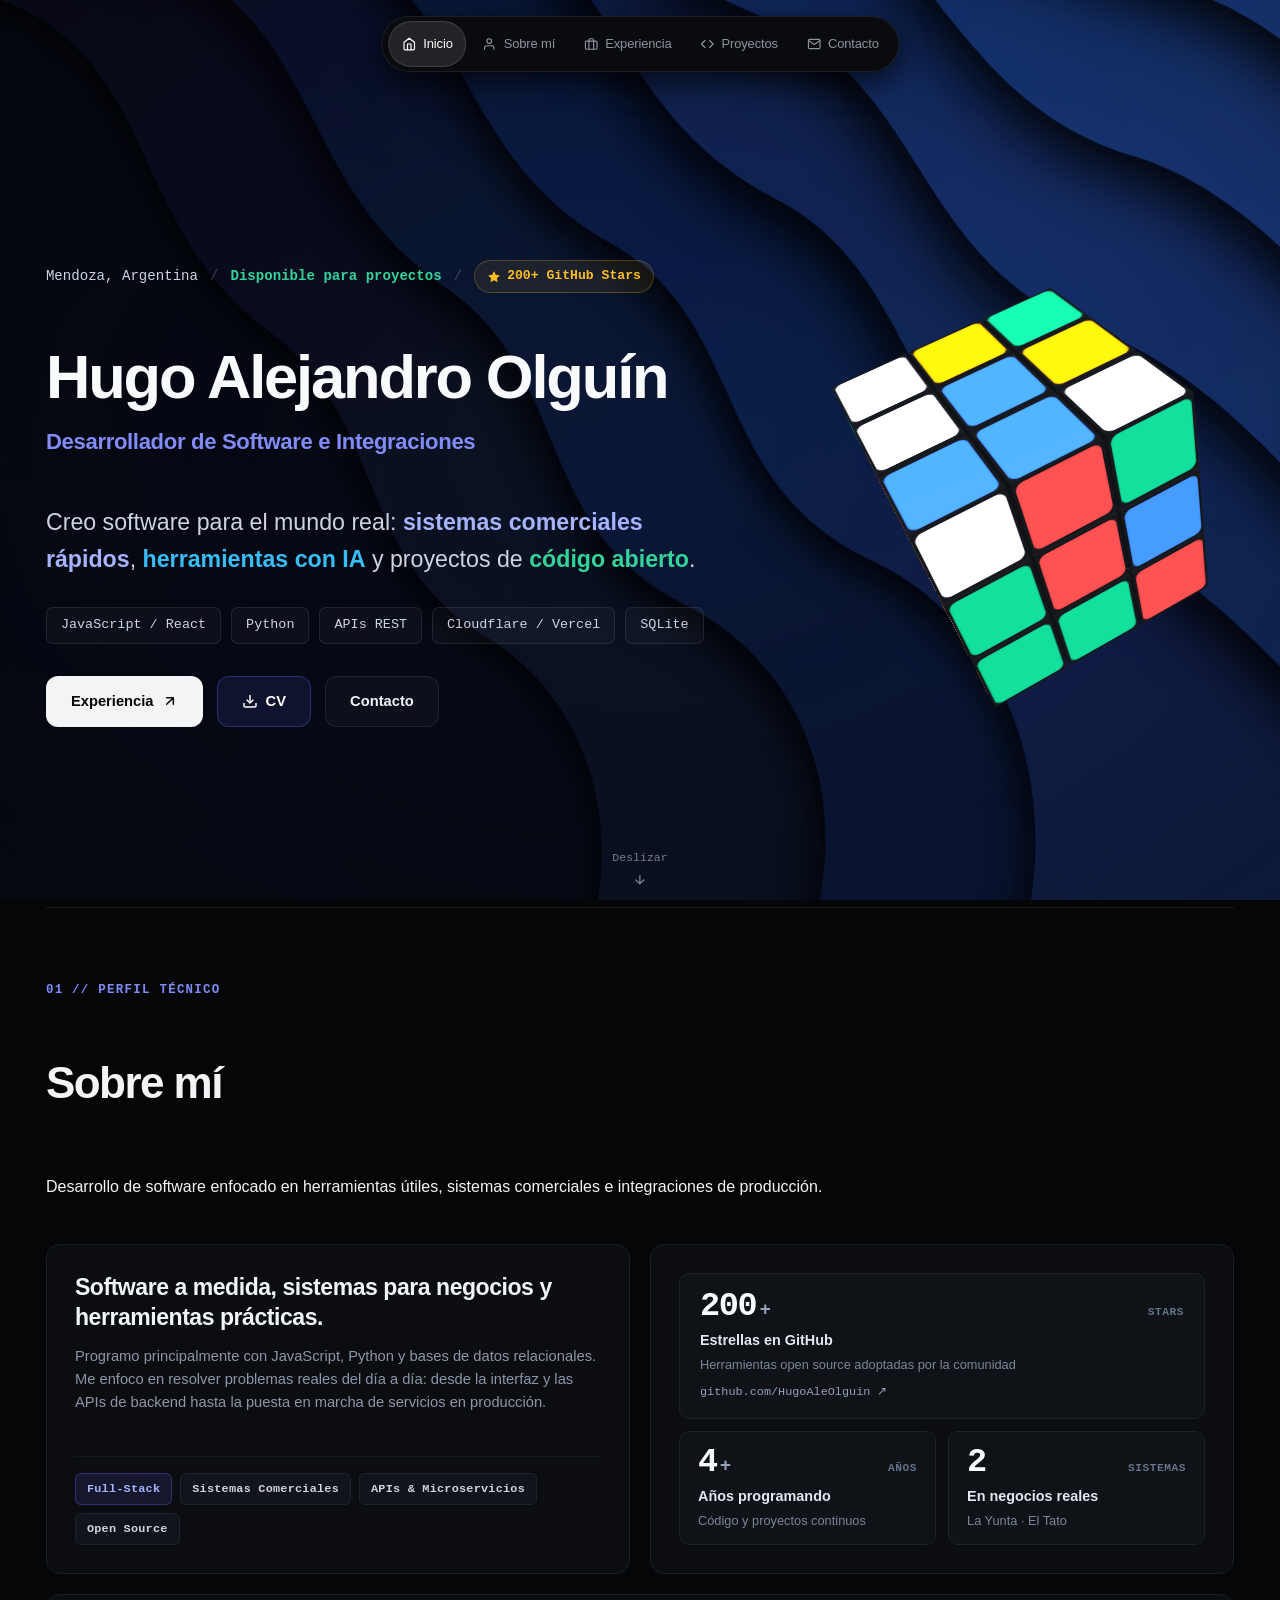
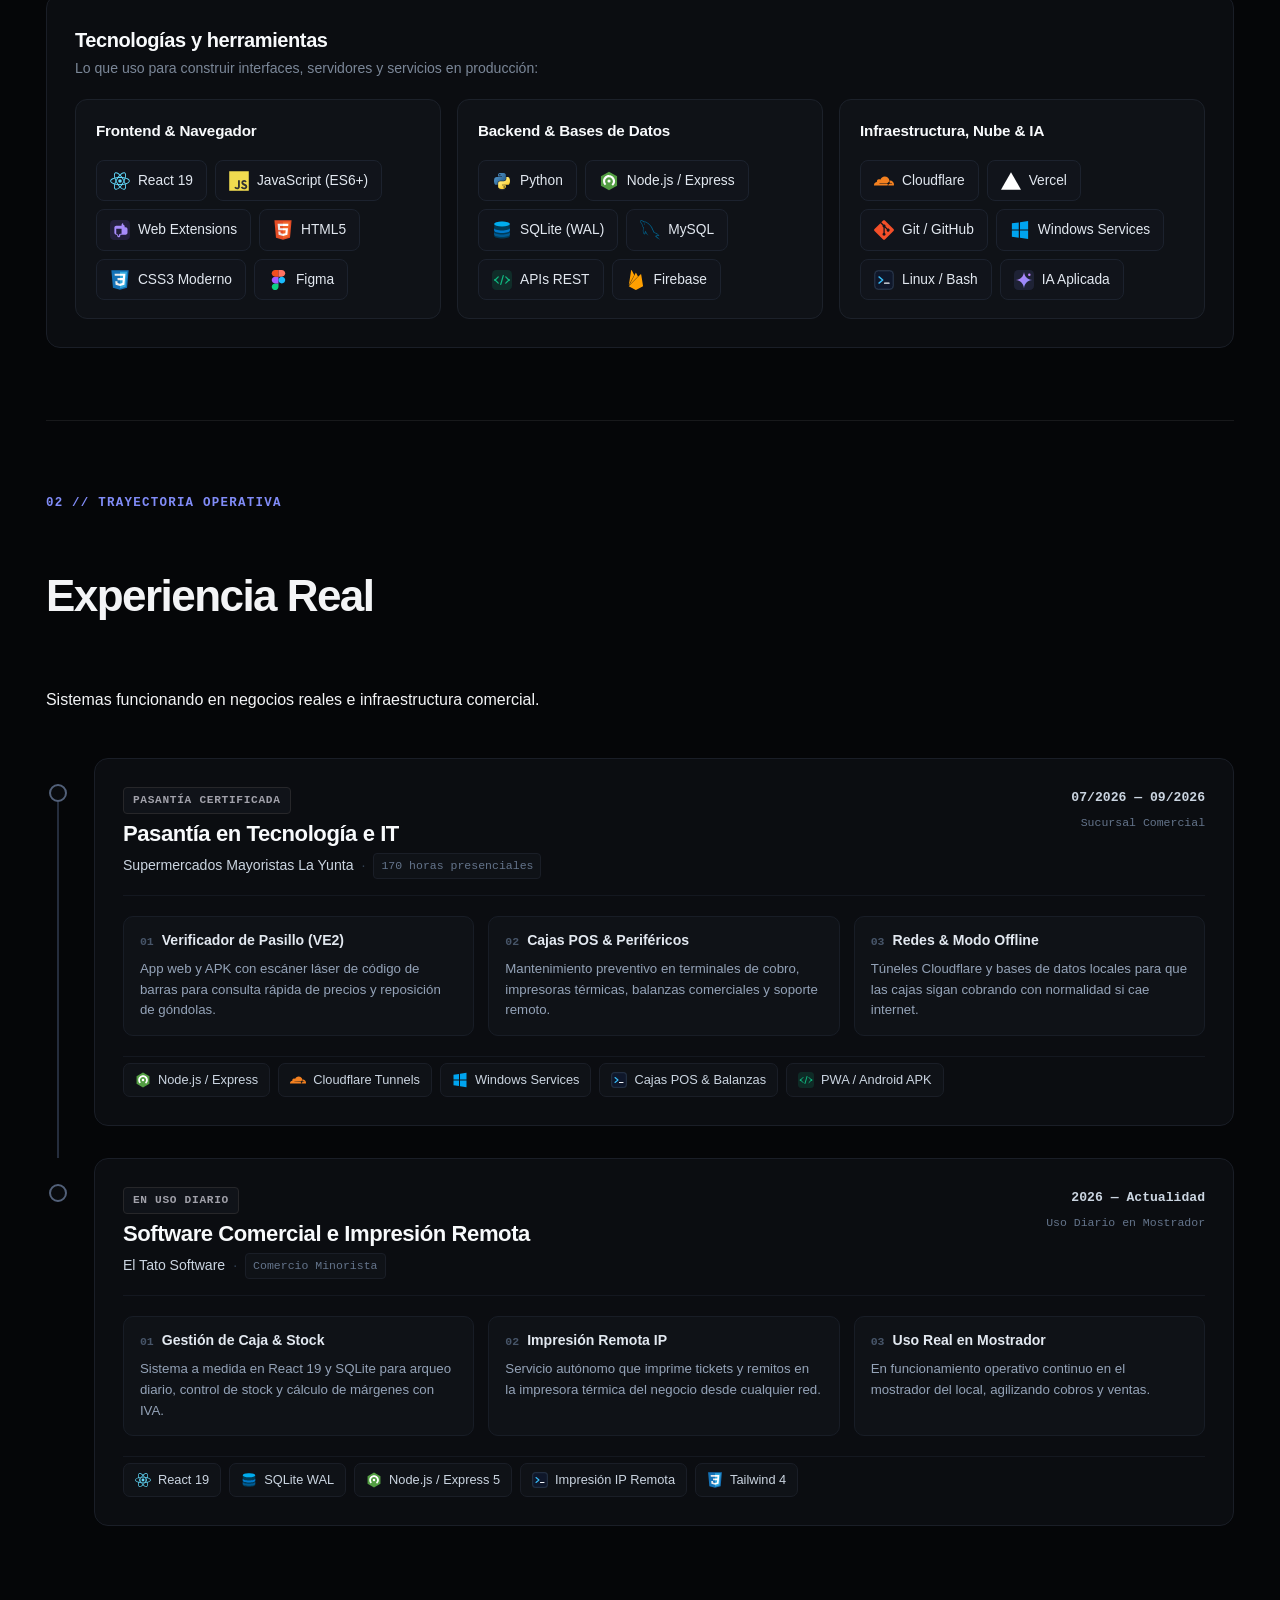
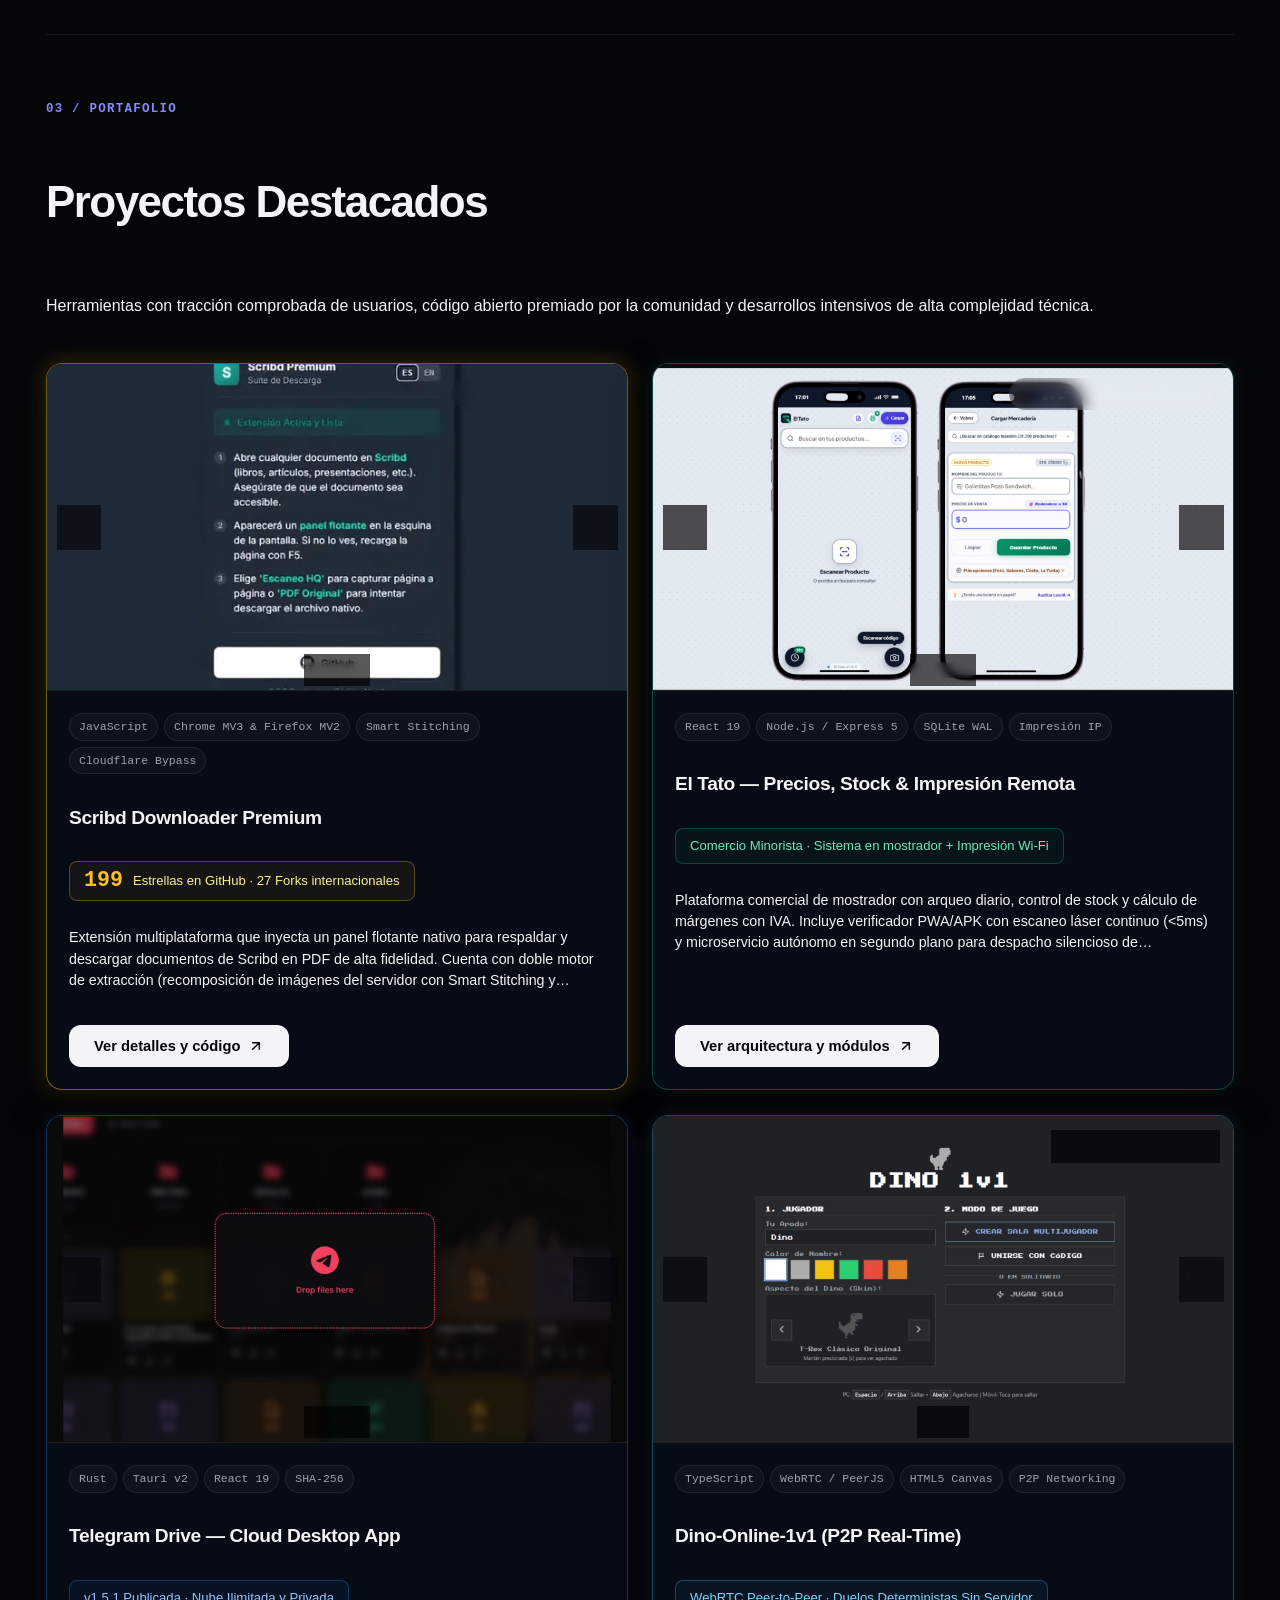
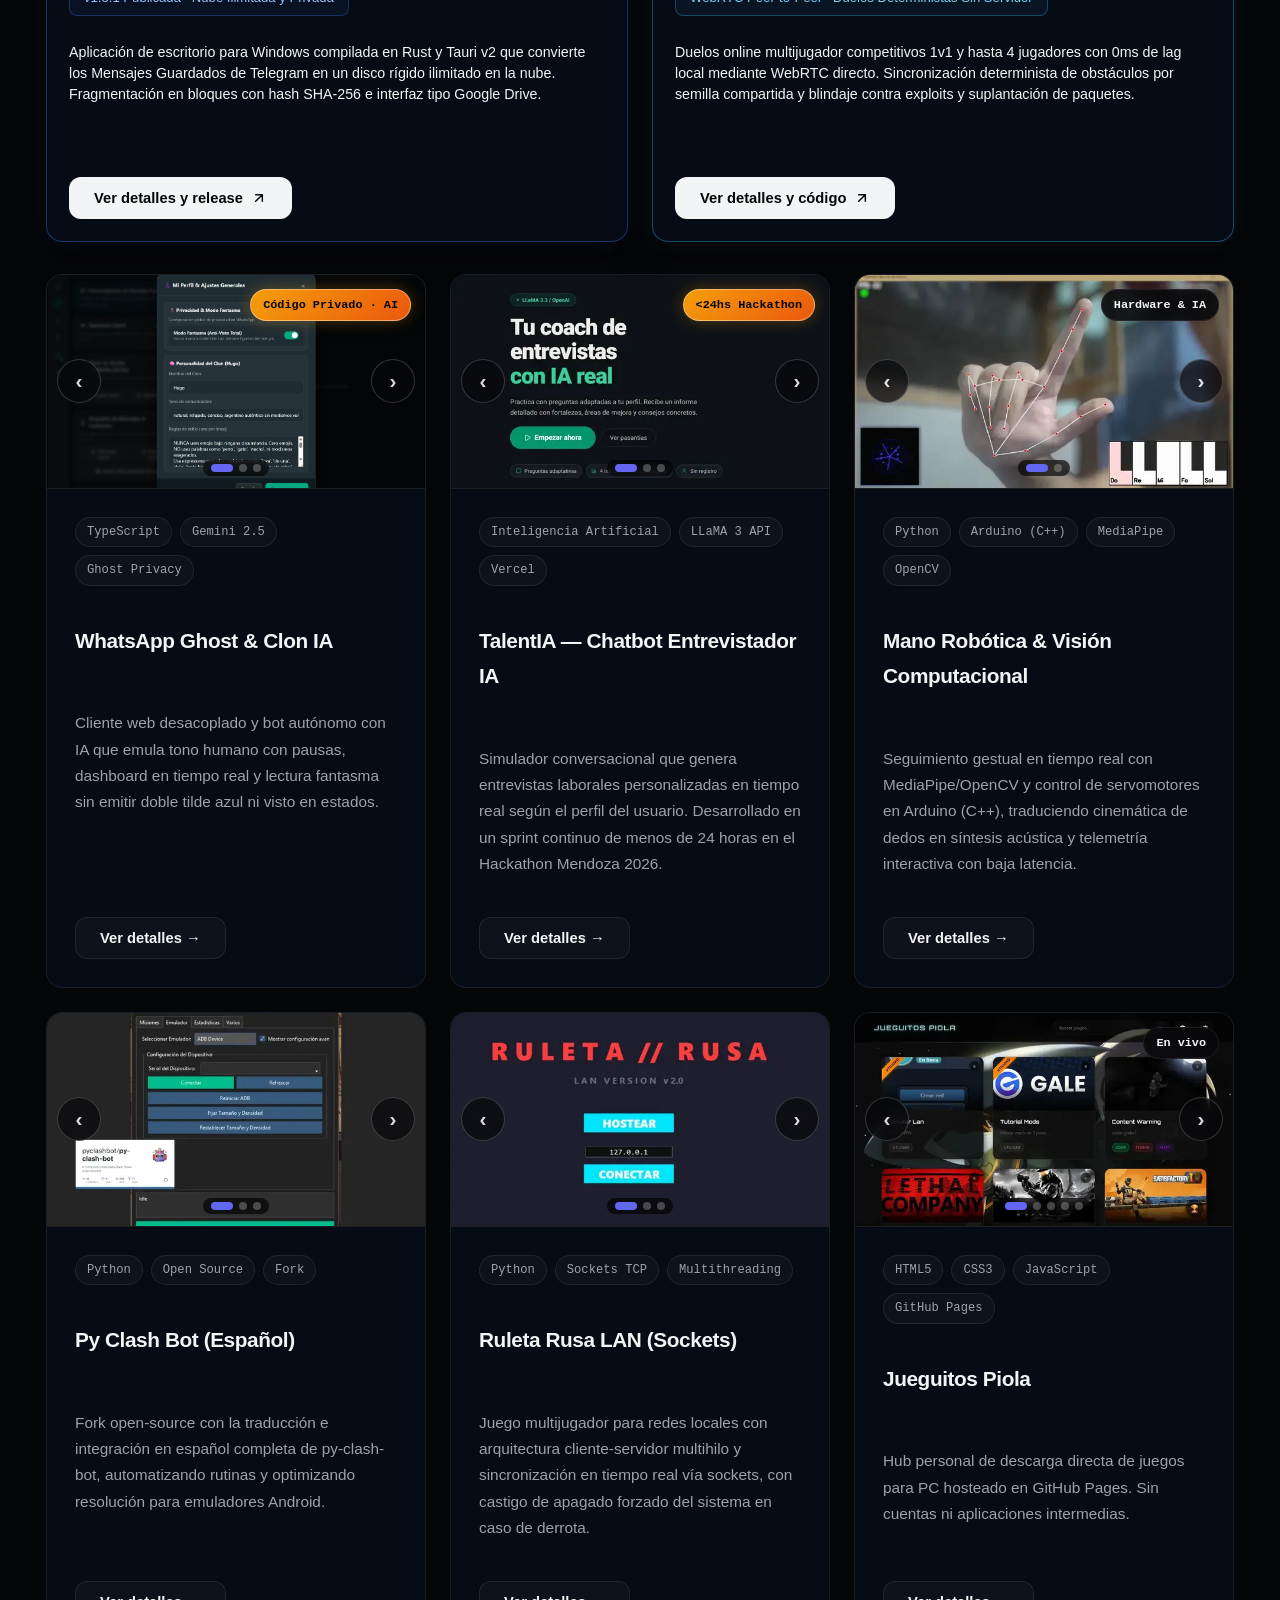
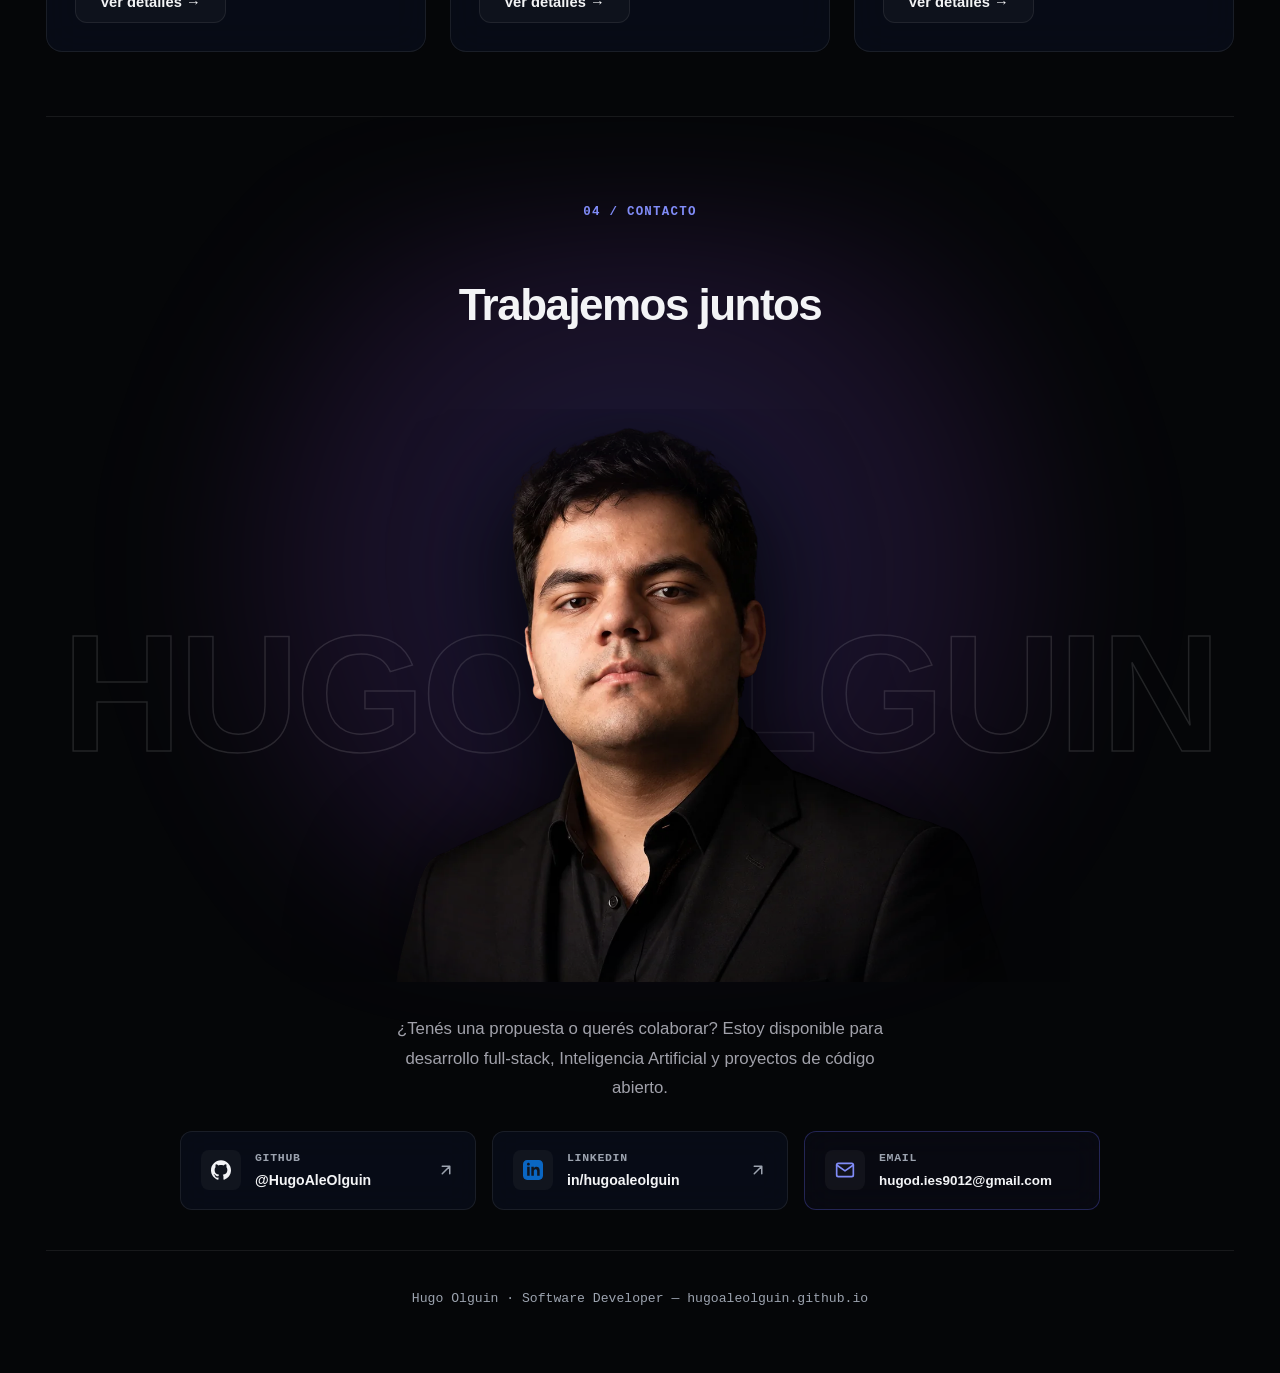
==== commit 99084311: "style: ampliar escala hero, simplificar bento/experiencia y pulir contacto" ====
--- a/index.html
+++ b/index.html
@@ -192,11 +192,11 @@
             <span class="hero__meta-sep">/</span>
             <span class="hero__meta-status">Disponible para proyectos</span>
             <span class="hero__meta-sep">/</span>
-            <a href="https://github.com/HugoAleOlguin" target="_blank" rel="noopener noreferrer" class="hero__meta-stars" aria-label="Ver perfil de GitHub con más de 100 estrellas">
+            <a href="https://github.com/HugoAleOlguin" target="_blank" rel="noopener noreferrer" class="hero__meta-stars" aria-label="Ver perfil de GitHub con más de 200 estrellas">
               <svg class="hero__meta-star-icon" viewBox="0 0 24 24" aria-hidden="true">
                 <path d="M12 2l3.09 6.26L22 9.27l-5 4.87 1.18 6.88L12 17.77l-6.18 3.25L7 14.14 2 9.27l6.91-1.01L12 2z"/>
               </svg>
-              <span>100+ GitHub Stars</span>
+              <span>200+ GitHub Stars</span>
             </a>
           </div>
 
@@ -209,7 +209,7 @@
           </div>
 
           <p class="hero__subtitle">
-            Construyo software comercial, sistemas de alta disponibilidad y herramientas web conectadas con APIs e Inteligencia Artificial en entornos de producción real.
+            Creo software para el mundo real: <span class="hero__highlight hero__highlight--indigo">sistemas comerciales rápidos</span>, <span class="hero__highlight hero__highlight--cyan">herramientas con IA</span> y proyectos de <span class="hero__highlight hero__highlight--emerald">código abierto</span>.
           </p>
 
           <!-- Stack Principal: Micro-Tags Limpios y Elegantes -->
@@ -236,7 +236,7 @@
                 <polyline points="7 10 12 15 17 10"/>
                 <line x1="12" y1="15" x2="12" y2="3"/>
               </svg>
-              <span>CV (PDF)</span>
+              <span>CV</span>
             </a>
 
             <a href="#contacto" class="btn btn--secondary btn--compact">
@@ -270,51 +270,41 @@
         </p>
       </div>
 
-      <!-- Bento Grid de Alta Precisión: Sólido, Sin Luces, Directo -->
+      <!-- Bento Grid: Directo, Legible y Sin Encabezados Rígidos -->
       <div class="about-bento">
 
-        <!-- Card 1: Perfil Directo (Sin IA, sin chamuyo) -->
+        <!-- Card 1: Perfil Directo -->
         <article class="bento-card bento-card--statement">
-          <div class="bento-card__meta-bar">
-            <span class="bento-mono-tag">SYS // PERFIL</span>
-            <span class="bento-mono-loc">MENDOZA, ARGENTINA</span>
-          </div>
-
           <div class="bento-card__statement-body">
             <h3 class="bento-card__headline">
-              Software funcional, sistemas comerciales y herramientas orientadas a resolver problemas reales.
+              Software a medida, sistemas para negocios y herramientas prácticas.
             </h3>
 
             <p class="bento-card__lead">
-              Trabajo con JavaScript, Python y bases de datos relacionales. Cubro el ciclo completo: desde interfaces web y APIs de backend hasta la puesta en marcha de servicios locales y en la nube.
+              Programo principalmente con JavaScript, Python y bases de datos relacionales. Me enfoco en resolver problemas reales del día a día: desde la interfaz y las APIs de backend hasta la puesta en marcha de servicios en producción.
             </p>
           </div>
 
           <div class="bento-focus-tags">
-            <span class="bento-focus-tag">Full-Stack</span>
-            <span class="bento-focus-tag">Sistemas en Producción</span>
+            <span class="bento-focus-tag bento-focus-tag--accent">Full-Stack</span>
+            <span class="bento-focus-tag">Sistemas Comerciales</span>
             <span class="bento-focus-tag">APIs &amp; Microservicios</span>
             <span class="bento-focus-tag">Open Source</span>
           </div>
         </article>
 
-        <!-- Card 2: Métricas Clave (Sobresalientes, sin frases de pensamiento) -->
+        <!-- Card 2: Métricas Clave -->
         <article class="bento-card bento-card--proof">
-          <div class="bento-card__meta-bar">
-            <span class="bento-mono-tag">METRICS // PRODUCCIÓN</span>
-            <span class="bento-mono-loc">DATOS DUROS</span>
-          </div>
-
           <div class="bento-metrics-container">
             <!-- Métrica 1: GitHub Stars -->
-            <a href="https://github.com/HugoAleOlguin" target="_blank" rel="noopener noreferrer" class="bento-stat-card bento-stat-card--primary" aria-label="Ver perfil de GitHub con más de 100 estrellas">
+            <a href="https://github.com/HugoAleOlguin" target="_blank" rel="noopener noreferrer" class="bento-stat-card bento-stat-card--primary" aria-label="Ver perfil de GitHub con más de 200 estrellas">
               <div class="bento-stat-card__top">
-                <span class="bento-stat-card__num" data-target="100">100</span>
+                <span class="bento-stat-card__num" data-target="200">200</span>
                 <span class="bento-stat-card__plus">+</span>
                 <span class="bento-stat-card__code-label">STARS</span>
               </div>
               <h4 class="bento-stat-card__label">Estrellas en GitHub</h4>
-              <p class="bento-stat-card__sub">Herramientas open source activas y adoptadas</p>
+              <p class="bento-stat-card__sub">Herramientas open source adoptadas por la comunidad</p>
               <span class="bento-stat-card__link">github.com/HugoAleOlguin ↗</span>
             </a>
 
@@ -326,8 +316,8 @@
                   <span class="bento-stat-card__plus">+</span>
                   <span class="bento-stat-card__code-label">AÑOS</span>
                 </div>
-                <h4 class="bento-stat-card__label">Años de código</h4>
-                <p class="bento-stat-card__sub">Desarrollo continuo</p>
+                <h4 class="bento-stat-card__label">Años programando</h4>
+                <p class="bento-stat-card__sub">Código y proyectos continuos</p>
               </div>
 
               <div class="bento-stat-card">
@@ -336,132 +326,109 @@
                   <span class="bento-stat-card__plus"></span>
                   <span class="bento-stat-card__code-label">SISTEMAS</span>
                 </div>
-                <h4 class="bento-stat-card__label">En producción</h4>
+                <h4 class="bento-stat-card__label">En negocios reales</h4>
                 <p class="bento-stat-card__sub">La Yunta · El Tato</p>
               </div>
             </div>
           </div>
         </article>
 
-        <!-- Card 3: Stack & Herramientas por Capas -->
+        <!-- Card 3: Stack & Herramientas -->
         <article class="bento-card bento-card--versatility">
-          <div class="bento-card__meta-bar">
-            <span class="bento-mono-tag">STACK // ARQUITECTURA TÉCNICA</span>
-            <span class="bento-mono-loc">18 TECNOLOGÍAS ACTIVAS</span>
-          </div>
-
           <div class="bento-versatility-header">
             <h3 class="bento-card__title">Tecnologías y herramientas</h3>
-            <p class="bento-card__desc">Stack probado en proyectos reales, librerías open-source y software comercial en uso:</p>
+            <p class="bento-card__desc">Lo que uso para construir interfaces, servidores y servicios en producción:</p>
           </div>
 
           <div class="bento-tech-columns">
-            <!-- Capa 1: Frontend & Navegador -->
+            <!-- Columna 1: Frontend & Navegador -->
             <div class="bento-tech-col">
-              <div class="bento-tech-col__header">
-                <span class="bento-layer-badge">CAPA 01</span>
-                <div>
-                  <h4 class="bento-tech-col__title">Frontend &amp; Navegador</h4>
-                  <span class="bento-tech-col__subtitle">Interfaces web reactivas y extensiones</span>
-                </div>
-              </div>
+              <h4 class="bento-tech-col__title">Frontend &amp; Navegador</h4>
               <div class="bento-tech-chips">
                 <span class="bento-chip">
-                  <img src="assets/icons/react.svg" alt="" width="16" height="16" loading="lazy" />
+                  <img src="assets/icons/react.svg" alt="" width="20" height="20" loading="lazy" />
                   React 19
                 </span>
                 <span class="bento-chip">
-                  <img src="assets/icons/javascript.svg" alt="" width="16" height="16" loading="lazy" />
+                  <img src="assets/icons/javascript.svg" alt="" width="20" height="20" loading="lazy" />
                   JavaScript (ES6+)
                 </span>
                 <span class="bento-chip">
-                  <img src="assets/icons/extensions.svg" alt="" width="16" height="16" loading="lazy" />
+                  <img src="assets/icons/extensions.svg" alt="" width="20" height="20" loading="lazy" />
                   Web Extensions
                 </span>
                 <span class="bento-chip">
-                  <img src="assets/icons/html5.svg" alt="" width="16" height="16" loading="lazy" />
+                  <img src="assets/icons/html5.svg" alt="" width="20" height="20" loading="lazy" />
                   HTML5
                 </span>
                 <span class="bento-chip">
-                  <img src="assets/icons/css3.svg" alt="" width="16" height="16" loading="lazy" />
+                  <img src="assets/icons/css3.svg" alt="" width="20" height="20" loading="lazy" />
                   CSS3 Moderno
                 </span>
                 <span class="bento-chip">
-                  <img src="assets/icons/figma.svg" alt="" width="16" height="16" loading="lazy" />
+                  <img src="assets/icons/figma.svg" alt="" width="20" height="20" loading="lazy" />
                   Figma
                 </span>
               </div>
             </div>
 
-            <!-- Capa 2: Backend & Datos -->
+            <!-- Columna 2: Backend & Datos -->
             <div class="bento-tech-col">
-              <div class="bento-tech-col__header">
-                <span class="bento-layer-badge">CAPA 02</span>
-                <div>
-                  <h4 class="bento-tech-col__title">Backend &amp; Datos</h4>
-                  <span class="bento-tech-col__subtitle">Servidores, APIs y persistencia relacional</span>
-                </div>
-              </div>
+              <h4 class="bento-tech-col__title">Backend &amp; Bases de Datos</h4>
               <div class="bento-tech-chips">
                 <span class="bento-chip">
-                  <img src="assets/icons/python.svg" alt="" width="16" height="16" loading="lazy" />
+                  <img src="assets/icons/python.svg" alt="" width="20" height="20" loading="lazy" />
                   Python
                 </span>
                 <span class="bento-chip">
-                  <img src="assets/icons/nodejs.svg" alt="" width="16" height="16" loading="lazy" />
+                  <img src="assets/icons/nodejs.svg" alt="" width="20" height="20" loading="lazy" />
                   Node.js / Express
                 </span>
                 <span class="bento-chip">
-                  <img src="assets/icons/sqlite.svg" alt="" width="16" height="16" loading="lazy" />
+                  <img src="assets/icons/sqlite.svg" alt="" width="20" height="20" loading="lazy" />
                   SQLite (WAL)
                 </span>
                 <span class="bento-chip">
-                  <img src="assets/icons/mysql.svg" alt="" width="16" height="16" loading="lazy" />
+                  <img src="assets/icons/mysql.svg" alt="" width="20" height="20" loading="lazy" />
                   MySQL
                 </span>
                 <span class="bento-chip">
-                  <img src="assets/icons/api.svg" alt="" width="16" height="16" loading="lazy" />
+                  <img src="assets/icons/api.svg" alt="" width="20" height="20" loading="lazy" />
                   APIs REST
                 </span>
                 <span class="bento-chip">
-                  <img src="assets/icons/firebase.svg" alt="" width="16" height="16" loading="lazy" />
+                  <img src="assets/icons/firebase.svg" alt="" width="20" height="20" loading="lazy" />
                   Firebase
                 </span>
               </div>
             </div>
 
-            <!-- Capa 3: Nube, Sistema & IA -->
+            <!-- Columna 3: Nube, Sistema & IA -->
             <div class="bento-tech-col">
-              <div class="bento-tech-col__header">
-                <span class="bento-layer-badge">CAPA 03</span>
-                <div>
-                  <h4 class="bento-tech-col__title">Infraestructura, Nube &amp; IA</h4>
-                  <span class="bento-tech-col__subtitle">Túneles, despliegues y servicios locales</span>
-                </div>
-              </div>
+              <h4 class="bento-tech-col__title">Infraestructura, Nube &amp; IA</h4>
               <div class="bento-tech-chips">
                 <span class="bento-chip">
-                  <img src="assets/icons/cloudflare.svg" alt="" width="16" height="16" loading="lazy" />
+                  <img src="assets/icons/cloudflare.svg" alt="" width="20" height="20" loading="lazy" />
                   Cloudflare
                 </span>
                 <span class="bento-chip">
-                  <img src="assets/icons/vercel.svg" alt="" width="16" height="16" loading="lazy" />
+                  <img src="assets/icons/vercel.svg" alt="" width="20" height="20" loading="lazy" />
                   Vercel
                 </span>
                 <span class="bento-chip">
-                  <img src="assets/icons/git.svg" alt="" width="16" height="16" loading="lazy" />
+                  <img src="assets/icons/git.svg" alt="" width="20" height="20" loading="lazy" />
                   Git / GitHub
                 </span>
                 <span class="bento-chip">
-                  <img src="assets/icons/windows.svg" alt="" width="16" height="16" loading="lazy" />
-                  Windows (NSSM)
-                </span>
-                <span class="bento-chip">
-                  <img src="assets/icons/terminal.svg" alt="" width="16" height="16" loading="lazy" />
-                  Linux / Terminal
-                </span>
-                <span class="bento-chip">
-                  <img src="assets/icons/ai.svg" alt="" width="16" height="16" loading="lazy" />
+                  <img src="assets/icons/windows.svg" alt="" width="20" height="20" loading="lazy" />
+                  Windows Services
+                </span>
+                <span class="bento-chip">
+                  <img src="assets/icons/terminal.svg" alt="" width="20" height="20" loading="lazy" />
+                  Linux / Bash
+                </span>
+                <span class="bento-chip">
+                  <img src="assets/icons/ai.svg" alt="" width="20" height="20" loading="lazy" />
                   IA Aplicada
                 </span>
               </div>
@@ -478,7 +445,7 @@
         <span class="section__label">02 // TRAYECTORIA OPERATIVA</span>
         <h2 class="section__title">Experiencia Real</h2>
         <p class="section__subtitle">
-          Sistemas en producción comercial y soporte de infraestructura IT. Para certificaciones y referencias formales, consultá mi currículum.
+          Sistemas funcionando en negocios reales e infraestructura comercial.
         </p>
       </div>
 
@@ -495,12 +462,12 @@
           <div class="timeline-entry__card">
             <div class="timeline-entry__header">
               <div class="timeline-entry__identity">
-                <span class="timeline-tag timeline-tag--active">OPERATIVO CONTINUO</span>
+                <span class="timeline-tag timeline-tag--active">PASANTÍA CERTIFICADA</span>
                 <h3 class="timeline-entry__title">Pasantía en Tecnología e IT</h3>
                 <div class="timeline-entry__org">
                   <span class="timeline-entry__company">Supermercados Mayoristas La Yunta</span>
                   <span class="timeline-sep">·</span>
-                  <span class="timeline-entry__badge">170 horas certificadas</span>
+                  <span class="timeline-entry__badge">170 horas presenciales</span>
                 </div>
               </div>
               <div class="timeline-entry__time">
@@ -509,39 +476,39 @@
               </div>
             </div>
 
-            <!-- 3 Módulos de Impacto -->
+            <!-- 3 Módulos Ágiles -->
             <div class="timeline-modules">
               <div class="timeline-mod">
                 <div class="timeline-mod__header">
                   <span class="timeline-mod__idx">01</span>
                   <h4 class="timeline-mod__title">Verificador de Pasillo (VE2)</h4>
                 </div>
-                <p class="timeline-mod__desc">Desarrollo y despliegue del verificador web + APK Android con escaneo continuo láser EAN-13 para consulta ágil de precios de clientes y reposición de góndolas en sucursal.</p>
+                <p class="timeline-mod__desc">App web y APK con escáner láser de código de barras para consulta rápida de precios y reposición de góndolas.</p>
               </div>
 
               <div class="timeline-mod">
                 <div class="timeline-mod__header">
                   <span class="timeline-mod__idx">02</span>
-                  <h4 class="timeline-mod__title">Soporte Técnico a Cajas POS &amp; Periféricos</h4>
+                  <h4 class="timeline-mod__title">Cajas POS &amp; Periféricos</h4>
                 </div>
-                <p class="timeline-mod__desc">Diagnóstico y mantenimiento preventivo en terminales de cobro, impresoras fiscales/térmicas, balanzas comerciales y asistencia remota a sucursales por AnyDesk.</p>
+                <p class="timeline-mod__desc">Mantenimiento preventivo en terminales de cobro, impresoras térmicas, balanzas comerciales y soporte remoto.</p>
               </div>
 
               <div class="timeline-mod">
                 <div class="timeline-mod__header">
                   <span class="timeline-mod__idx">03</span>
-                  <h4 class="timeline-mod__title">Gestión de Catálogos &amp; Contingencia Offline</h4>
+                  <h4 class="timeline-mod__title">Redes &amp; Modo Offline</h4>
                 </div>
-                <p class="timeline-mod__desc">Mantenimiento de bases de datos de artículos y configuración de túneles Cloudflare para garantizar operatividad sin interrupción ante cortes de red.</p>
+                <p class="timeline-mod__desc">Túneles Cloudflare y bases de datos locales para que las cajas sigan cobrando con normalidad si cae internet.</p>
               </div>
             </div>
 
             <div class="timeline-entry__footer">
-              <span class="timeline-chip"><img src="assets/icons/nodejs.svg" alt="" width="14" height="14" /> Node.js / Express</span>
-              <span class="timeline-chip"><img src="assets/icons/cloudflare.svg" alt="" width="14" height="14" /> Cloudflare Tunnels</span>
-              <span class="timeline-chip"><img src="assets/icons/windows.svg" alt="" width="14" height="14" /> Windows NSSM</span>
-              <span class="timeline-chip"><img src="assets/icons/terminal.svg" alt="" width="14" height="14" /> Cajas POS &amp; Balanzas</span>
-              <span class="timeline-chip"><img src="assets/icons/api.svg" alt="" width="14" height="14" /> PWA / Android APK</span>
+              <span class="timeline-chip"><img src="assets/icons/nodejs.svg" alt="" width="16" height="16" /> Node.js / Express</span>
+              <span class="timeline-chip"><img src="assets/icons/cloudflare.svg" alt="" width="16" height="16" /> Cloudflare Tunnels</span>
+              <span class="timeline-chip"><img src="assets/icons/windows.svg" alt="" width="16" height="16" /> Windows Services</span>
+              <span class="timeline-chip"><img src="assets/icons/terminal.svg" alt="" width="16" height="16" /> Cajas POS &amp; Balanzas</span>
+              <span class="timeline-chip"><img src="assets/icons/api.svg" alt="" width="16" height="16" /> PWA / Android APK</span>
             </div>
           </div>
         </article>
@@ -555,7 +522,7 @@
           <div class="timeline-entry__card">
             <div class="timeline-entry__header">
               <div class="timeline-entry__identity">
-                <span class="timeline-tag timeline-tag--active">DESARROLLO 2026 · EN USO ACTIVO</span>
+                <span class="timeline-tag timeline-tag--active">EN USO DIARIO</span>
                 <h3 class="timeline-entry__title">Software Comercial e Impresión Remota</h3>
                 <div class="timeline-entry__org">
                   <span class="timeline-entry__company">El Tato Software</span>
@@ -569,57 +536,43 @@
               </div>
             </div>
 
-            <!-- 3 Módulos de Impacto -->
+            <!-- 3 Módulos Ágiles -->
             <div class="timeline-modules">
               <div class="timeline-mod">
                 <div class="timeline-mod__header">
                   <span class="timeline-mod__idx">01</span>
-                  <h4 class="timeline-mod__title">Gestión Integral de Caja &amp; Stock</h4>
+                  <h4 class="timeline-mod__title">Gestión de Caja &amp; Stock</h4>
                 </div>
-                <p class="timeline-mod__desc">Desarrollé la aplicación operativa del comercio familiar en React 19 + Express 5 + SQLite WAL para arqueo diario, consulta instantánea de artículos y cálculo dinámico de márgenes con IVA.</p>
+                <p class="timeline-mod__desc">Sistema a medida en React 19 y SQLite para arqueo diario, control de stock y cálculo de márgenes con IVA.</p>
               </div>
 
               <div class="timeline-mod">
                 <div class="timeline-mod__header">
                   <span class="timeline-mod__idx">02</span>
-                  <h4 class="timeline-mod__title">Microservicio de Impresión Remota IP</h4>
+                  <h4 class="timeline-mod__title">Impresión Remota IP</h4>
                 </div>
-                <p class="timeline-mod__desc">Creé un servicio autónomo en segundo plano para despachar comprobantes y remitos a la impresora Epson EcoTank del local desde cualquier red exterior sin cables ni VPN.</p>
+                <p class="timeline-mod__desc">Servicio autónomo que imprime tickets y remitos en la impresora térmica del negocio desde cualquier red.</p>
               </div>
 
               <div class="timeline-mod">
                 <div class="timeline-mod__header">
                   <span class="timeline-mod__idx">03</span>
-                  <h4 class="timeline-mod__title">Producción Real en Mostrador</h4>
+                  <h4 class="timeline-mod__title">Uso Real en Mostrador</h4>
                 </div>
-                <p class="timeline-mod__desc">Sistema adoptado al 100% y en uso operativo diario en el mostrador del negocio, eliminando descuadres de caja y agilizando la atención al cliente.</p>
+                <p class="timeline-mod__desc">En funcionamiento operativo continuo en el mostrador del local, agilizando cobros y ventas.</p>
               </div>
             </div>
 
             <div class="timeline-entry__footer">
-              <span class="timeline-chip"><img src="assets/icons/react.svg" alt="" width="14" height="14" /> React 19</span>
-              <span class="timeline-chip"><img src="assets/icons/sqlite.svg" alt="" width="14" height="14" /> SQLite (WAL)</span>
-              <span class="timeline-chip"><img src="assets/icons/nodejs.svg" alt="" width="14" height="14" /> Node.js / Express 5</span>
-              <span class="timeline-chip"><img src="assets/icons/terminal.svg" alt="" width="14" height="14" /> Impresión IP Remota</span>
-              <span class="timeline-chip"><img src="assets/icons/css3.svg" alt="" width="14" height="14" /> Tailwind 4</span>
-            </div>
-          </div>
-        </article>
-
-      </div>
-
-      <!-- Banner de Descarga de CV Oficial -->
-      <div class="experience-cv-banner">
-        <div class="experience-cv-banner__text">
-          <h4 class="experience-cv-banner__title">¿Buscás el historial técnico detallado y referencias?</h4>
-          <p class="experience-cv-banner__desc">Encontrá el desglose formal de responsabilidades, arquitectura y métricas en mi currículum oficial en PDF.</p>
-        </div>
-        <a href="cv_hugo_olguin_v2.pdf" download="CV_Hugo_Alejandro_Olguin.pdf" class="btn btn--primary btn--compact" target="_blank" rel="noopener noreferrer">
-          <span>Descargar CV (PDF)</span>
-          <svg class="btn__icon" viewBox="0 0 24 24" fill="none" stroke="currentColor">
-            <path d="M12 3v13m0 0l-4-4m4 4l4-4M4 17v2a2 2 0 002 2h12a2 2 0 002-2v-2" stroke-width="2.2" stroke-linecap="round" stroke-linejoin="round"/>
-          </svg>
-        </a>
+              <span class="timeline-chip"><img src="assets/icons/react.svg" alt="" width="16" height="16" /> React 19</span>
+              <span class="timeline-chip"><img src="assets/icons/sqlite.svg" alt="" width="16" height="16" /> SQLite WAL</span>
+              <span class="timeline-chip"><img src="assets/icons/nodejs.svg" alt="" width="16" height="16" /> Node.js / Express 5</span>
+              <span class="timeline-chip"><img src="assets/icons/terminal.svg" alt="" width="16" height="16" /> Impresión IP Remota</span>
+              <span class="timeline-chip"><img src="assets/icons/css3.svg" alt="" width="16" height="16" /> Tailwind 4</span>
+            </div>
+          </div>
+        </article>
+
       </div>
     </section>
 
@@ -1134,7 +1087,7 @@
               <span class="contact-card-btn__platform">Email</span>
               <span class="contact-card-btn__handle" id="email-handle-display">hugod.ies9012@gmail.com</span>
             </div>
-            <span id="email-feedback" style="font-size: 0.72rem; color: #34d399; font-weight: 600; opacity: 0; transition: opacity 0.2s; margin-left: auto; padding: 2px 6px; background: rgba(52, 211, 153, 0.12); border-radius: 4px;">¡Copiado!</span>
+            <span id="email-feedback" class="email-feedback-badge">¡Copiado!</span>
           </a>
 
         </div>
--- a/style.css
+++ b/style.css
@@ -362,7 +362,7 @@
 
 /* ===== Layout Principal ===== */
 main {
-  width: min(1120px, 92%);
+  width: min(1240px, 94%);
   margin: 0 auto;
   position: relative;
   z-index: 2;
@@ -427,7 +427,7 @@
 
 .hero__grid {
   display: grid;
-  grid-template-columns: 1.22fr 0.78fr;
+  grid-template-columns: 1.25fr 0.75fr;
   gap: clamp(32px, 5vw, 64px);
   align-items: center;
   width: 100%;
@@ -435,18 +435,18 @@
 
 .hero__content {
   width: 100%;
-  max-width: 680px;
+  max-width: 760px;
 }
 
 /* Metadata Bar Superior (Desordenadamente ordenado / Editorial) */
 .hero__meta {
   display: flex;
   align-items: center;
-  gap: 10px;
+  gap: 12px;
   flex-wrap: wrap;
-  margin-bottom: 22px;
+  margin-bottom: 24px;
   font-family: 'JetBrains Mono', monospace;
-  font-size: 0.80rem;
+  font-size: 0.88rem;
 }
 
 .hero__meta-location {
@@ -467,15 +467,16 @@
 .hero__meta-stars {
   display: inline-flex;
   align-items: center;
-  gap: 5px;
+  gap: 6px;
   color: var(--accent-gold);
   font-weight: 600;
   text-decoration: none;
-  padding: 3px 10px;
+  padding: 4px 12px;
   border-radius: var(--radius-full);
   background: rgba(251, 191, 36, 0.08);
   border: 1px solid rgba(251, 191, 36, 0.25);
   transition: all 0.2s ease;
+  font-size: 0.82rem;
 }
 
 .hero__meta-stars:hover {
@@ -485,62 +486,80 @@
 }
 
 .hero__meta-star-icon {
-  width: 12px;
-  height: 12px;
+  width: 14px;
+  height: 14px;
   fill: currentColor;
 }
 
-/* Tipografía Principal: Legible, Firme y de Escala Equilibrada */
+/* Tipografía Principal: Mayor Presencia y Escala Monumental */
 .hero__title {
-  font-size: clamp(2.3rem, 3.6vw, 3.5rem);
+  font-size: clamp(2.8rem, 4.8vw, 4.4rem);
   font-weight: 800;
-  line-height: 1.1;
+  line-height: 1.06;
   letter-spacing: -0.035em;
   color: #f8fafc;
-  margin-bottom: 12px;
+  margin-bottom: 14px;
   text-wrap: balance;
 }
 
 .hero__role-badge {
   display: inline-block;
-  margin-bottom: 16px;
+  margin-bottom: 20px;
 }
 
 .hero__role-text {
   font-family: 'Inter', -apple-system, sans-serif;
-  font-size: clamp(1.05rem, 1.8vw, 1.25rem);
+  font-size: clamp(1.12rem, 1.9vw, 1.38rem);
   font-weight: 600;
   color: var(--accent-light);
   letter-spacing: -0.015em;
 }
 
 .hero__subtitle {
-  font-size: clamp(1.02rem, 1.35vw, 1.15rem);
-  color: #94a3b8;
-  line-height: 1.7;
-  max-width: 54ch;
-  margin-bottom: 24px;
+  font-size: clamp(1.22rem, 1.85vw, 1.45rem);
+  color: #cbd5e1;
+  line-height: 1.62;
+  max-width: 52ch;
+  margin-bottom: 28px;
   font-weight: 400;
+  text-wrap: balance;
+}
+
+.hero__highlight {
+  font-weight: 600;
+  display: inline;
+}
+
+.hero__highlight--indigo {
+  color: #a5b4fc;
+}
+
+.hero__highlight--cyan {
+  color: #38bdf8;
+}
+
+.hero__highlight--emerald {
+  color: #34d399;
 }
 
 /* Micro-Tags de Stack */
 .hero__stack-chips {
   display: flex;
   align-items: center;
-  gap: 8px;
+  gap: 10px;
   flex-wrap: wrap;
-  margin-bottom: 28px;
+  margin-bottom: 32px;
 }
 
 .stack-chip {
   display: inline-flex;
   align-items: center;
-  padding: 5px 12px;
+  padding: 6px 14px;
   background: rgba(255, 255, 255, 0.03);
   border: 1px solid rgba(255, 255, 255, 0.09);
-  border-radius: 6px;
+  border-radius: 7px;
   font-family: 'JetBrains Mono', monospace;
-  font-size: 0.78rem;
+  font-size: 0.84rem;
   font-weight: 500;
   color: #cbd5e1;
   transition: all 0.2s ease;
@@ -557,13 +576,13 @@
 .hero__actions {
   display: flex;
   align-items: center;
-  gap: 12px;
+  gap: 14px;
   flex-wrap: wrap;
 }
 
 .btn--compact {
-  padding: 10px 20px;
-  font-size: 0.88rem;
+  padding: 12px 24px;
+  font-size: 0.95rem;
   font-weight: 600;
   border-radius: var(--radius-sm);
   white-space: nowrap;
@@ -573,8 +592,8 @@
 .hero__rubik-wrapper {
   position: relative;
   width: 100%;
-  max-width: 440px;
-  height: 440px;
+  max-width: 500px;
+  height: 500px;
   display: flex;
   align-items: center;
   justify-content: center;
@@ -641,8 +660,8 @@
     padding-top: 120px;
   }
   .hero__rubik-wrapper {
-    height: 320px;
-    max-width: 320px;
+    height: 380px;
+    max-width: 380px;
   }
 }
 
@@ -668,16 +687,17 @@
 
   .hero__meta {
     justify-content: center;
+    font-size: 0.84rem;
   }
 
   .hero__title {
-    font-size: clamp(2.2rem, 8.5vw, 3.2rem);
+    font-size: clamp(2.4rem, 9.2vw, 3.6rem);
     margin-bottom: 14px;
   }
 
   .hero__subtitle {
-    font-size: clamp(0.96rem, 3.6vw, 1.08rem);
-    max-width: 42ch;
+    font-size: clamp(1.08rem, 4.2vw, 1.25rem);
+    max-width: 44ch;
     margin: 0 auto 24px;
   }
 
@@ -688,7 +708,12 @@
 
   .hero__actions {
     justify-content: center;
-    gap: 10px;
+    gap: 12px;
+  }
+
+  .btn--compact {
+    padding: 11px 22px;
+    font-size: 0.92rem;
   }
 
   .hero__rubik-wrapper {
@@ -848,14 +873,20 @@
 
 .bento-focus-tag {
   font-family: 'JetBrains Mono', monospace;
-  font-size: 0.72rem;
+  font-size: 0.74rem;
   font-weight: 600;
   color: #cbd5e1;
   background: #11141b;
   border: 1px solid #1c222e;
   border-radius: 6px;
-  padding: 4px 10px;
+  padding: 5px 11px;
   letter-spacing: 0.02em;
+}
+
+.bento-focus-tag--accent {
+  background: rgba(99, 102, 241, 0.12);
+  border-color: rgba(99, 102, 241, 0.35);
+  color: #a5b4fc;
 }
 
 /* Card 2: Métricas Clave (Sobresalientes) */
@@ -1043,26 +1074,27 @@
 .bento-chip {
   display: inline-flex;
   align-items: center;
-  gap: 7px;
-  padding: 6px 11px;
-  font-size: 0.81rem;
+  gap: 8px;
+  padding: 8px 13px;
+  font-size: 0.86rem;
   font-weight: 500;
-  color: #cbd5e1;
-  background: #13161c;
-  border: 1px solid #1f2532;
-  border-radius: 6px;
-  transition: border-color 0.15s ease, background-color 0.15s ease, color 0.15s ease;
+  color: #e2e8f0;
+  background: #11141b;
+  border: 1px solid #1c222e;
+  border-radius: 8px;
+  transition: all 0.2s ease;
 }
 
 .bento-chip:hover {
-  background: #171c24;
-  border-color: #2f384a;
+  background: #161c26;
+  border-color: #334155;
   color: #ffffff;
+  transform: translateY(-1px);
 }
 
 .bento-chip img {
-  width: 16px;
-  height: 16px;
+  width: 20px;
+  height: 20px;
   flex-shrink: 0;
   object-fit: contain;
   display: block;
@@ -1962,8 +1994,8 @@
   filter: drop-shadow(0 25px 55px rgba(0, 0, 0, 0.95));
   pointer-events: none;
   user-select: none;
-  -webkit-mask-image: linear-gradient(to bottom, black 65%, transparent 98%);
-  mask-image: linear-gradient(to bottom, black 65%, transparent 98%);
+  -webkit-mask-image: radial-gradient(ellipse 75% 72% at 50% 52%, black 46%, rgba(0, 0, 0, 0.75) 68%, transparent 96%);
+  mask-image: radial-gradient(ellipse 75% 72% at 50% 52%, black 46%, rgba(0, 0, 0, 0.75) 68%, transparent 96%);
 }
 
 .contact-avatar-fade {
@@ -1990,10 +2022,10 @@
 /* Grilla Bento de Tarjetas de Contacto */
 .contact-cards-grid {
   display: grid;
-  grid-template-columns: repeat(auto-fit, minmax(260px, 1fr));
+  grid-template-columns: repeat(3, minmax(0, 1fr));
   gap: 16px;
   width: 100%;
-  max-width: 920px;
+  max-width: 980px;
   margin: 0 auto 40px;
 }
 
@@ -2066,6 +2098,7 @@
   background: rgba(99, 102, 241, 0.04);
   cursor: pointer;
   width: 100%;
+  position: relative;
 }
 .contact-card-btn--email:hover {
   border-color: var(--accent-light);
@@ -2073,6 +2106,34 @@
 }
 .contact-card-btn--email .contact-card-btn__icon-box svg {
   color: var(--accent-light);
+}
+
+.contact-card-btn--email .contact-card-btn__content {
+  overflow: visible;
+}
+
+.contact-card-btn--email .contact-card-btn__handle {
+  font-size: clamp(0.76rem, 1.05vw, 0.88rem);
+  white-space: nowrap;
+  overflow: visible;
+  text-overflow: clip;
+}
+
+.email-feedback-badge {
+  font-size: 0.72rem;
+  color: #34d399;
+  font-weight: 600;
+  opacity: 0;
+  transition: opacity 0.2s;
+  padding: 3px 8px;
+  background: rgba(52, 211, 153, 0.16);
+  border-radius: 4px;
+  border: 1px solid rgba(52, 211, 153, 0.35);
+  position: absolute;
+  right: 14px;
+  top: 50%;
+  transform: translateY(-50%);
+  pointer-events: none;
 }
 
 .contact-card-btn__content {
@@ -2634,9 +2695,9 @@
 }
 
 .timeline-mod__desc {
-  font-size: 0.81rem;
-  color: #7b8798;
-  line-height: 1.5;
+  font-size: 0.83rem;
+  color: #94a3b8;
+  line-height: 1.55;
   margin: 0;
 }
 
@@ -2644,62 +2705,35 @@
   display: flex;
   flex-wrap: wrap;
   gap: 8px;
-  padding-top: 4px;
+  padding-top: 6px;
   border-top: 1px solid #141820;
 }
 
 .timeline-chip {
   display: inline-flex;
   align-items: center;
-  gap: 6px;
-  padding: 4px 10px;
-  font-size: 0.75rem;
+  gap: 7px;
+  padding: 5px 11px;
+  font-size: 0.8rem;
   font-weight: 500;
   color: #cbd5e1;
   background: #0f1217;
   border: 1px solid #1a1e27;
-  border-radius: 6px;
-  transition: border-color 0.18s ease, color 0.18s ease;
+  border-radius: 7px;
+  transition: all 0.18s ease;
 }
 
 .timeline-chip:hover {
   border-color: #2b3342;
   color: #ffffff;
+  transform: translateY(-1px);
 }
 
 .timeline-chip img {
-  width: 14px;
-  height: 14px;
+  width: 16px;
+  height: 16px;
   object-fit: contain;
   flex-shrink: 0;
-}
-
-/* Banner de Descarga de CV */
-.experience-cv-banner {
-  background: #0b0d11;
-  border: 1px dashed #222734;
-  border-radius: 12px;
-  padding: 22px 26px;
-  display: flex;
-  align-items: center;
-  justify-content: space-between;
-  gap: 20px;
-  flex-wrap: wrap;
-}
-
-.experience-cv-banner__title {
-  font-size: 0.98rem;
-  font-weight: 700;
-  color: #f8fafc;
-  margin: 0 0 4px 0;
-}
-
-.experience-cv-banner__desc {
-  font-size: 0.84rem;
-  color: #7b8798;
-  margin: 0;
-  max-width: 60ch;
-  line-height: 1.5;
 }
 
 @media (max-width: 880px) {
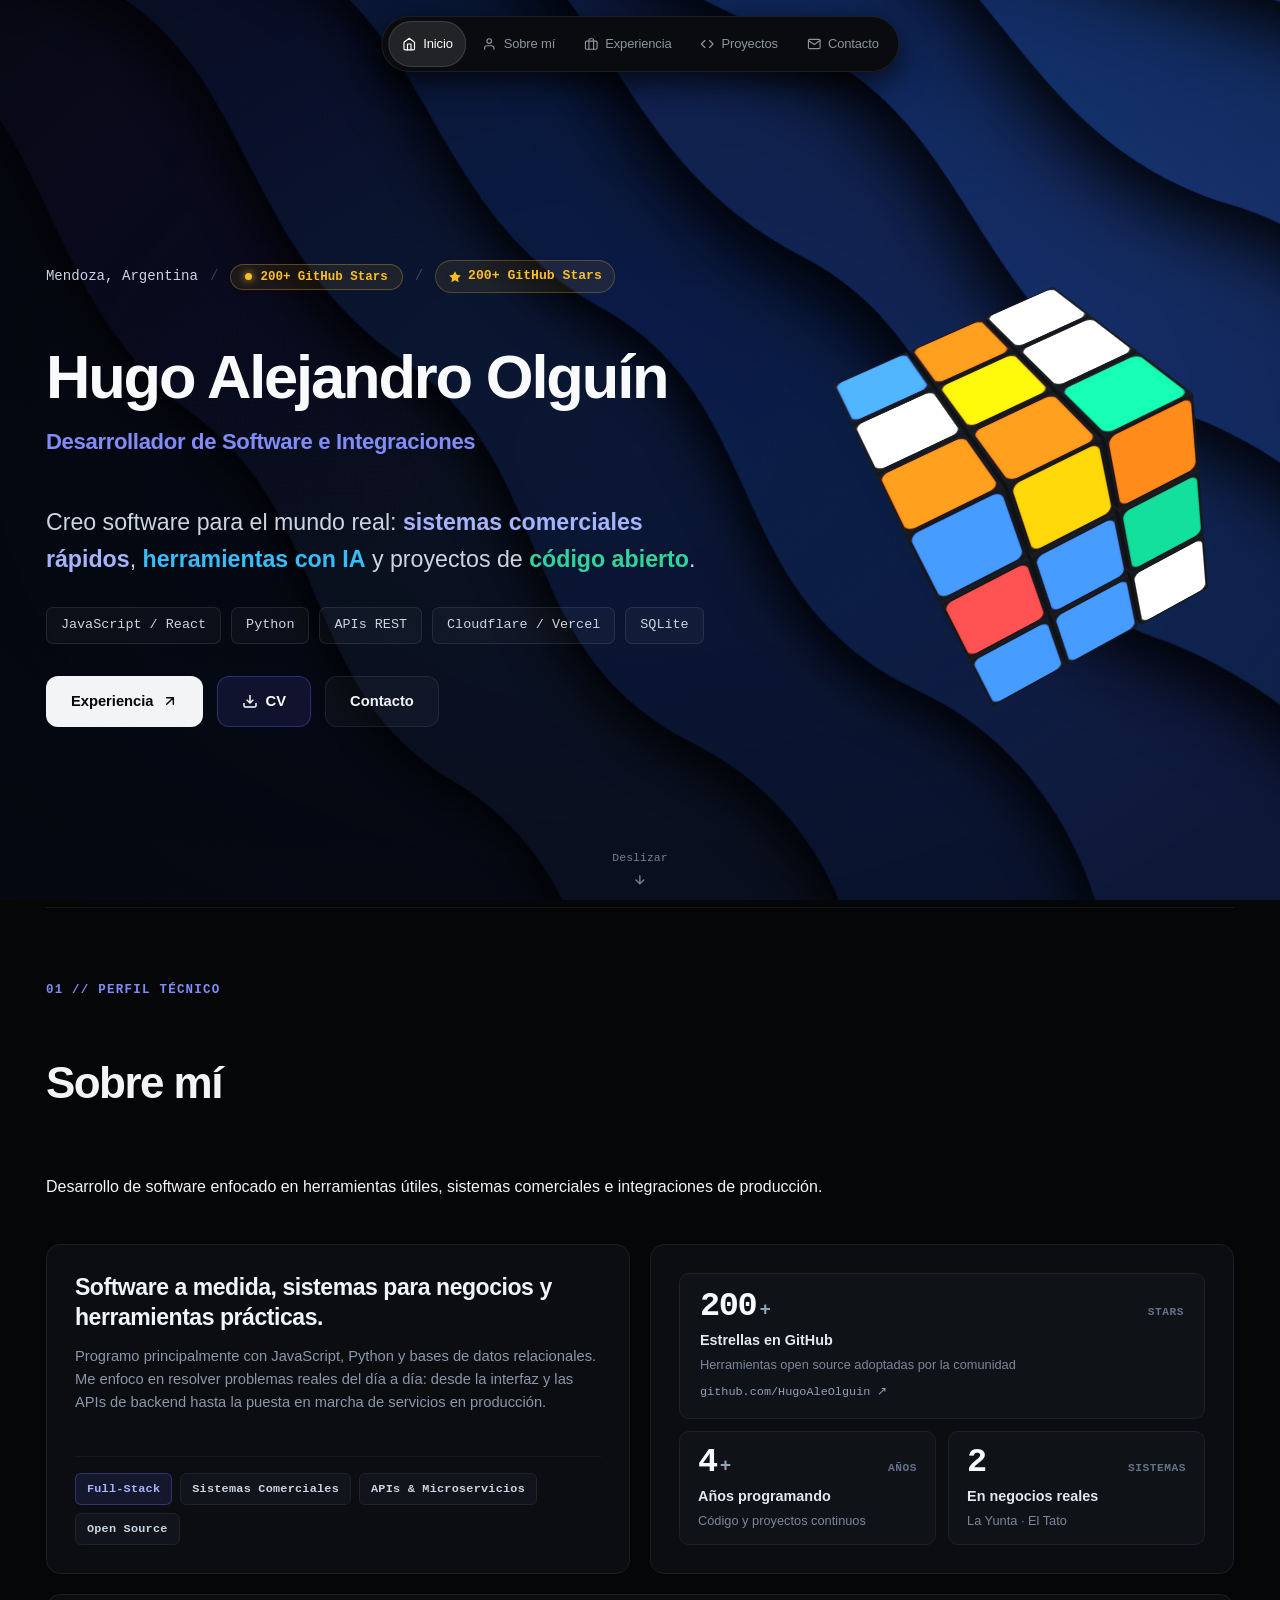
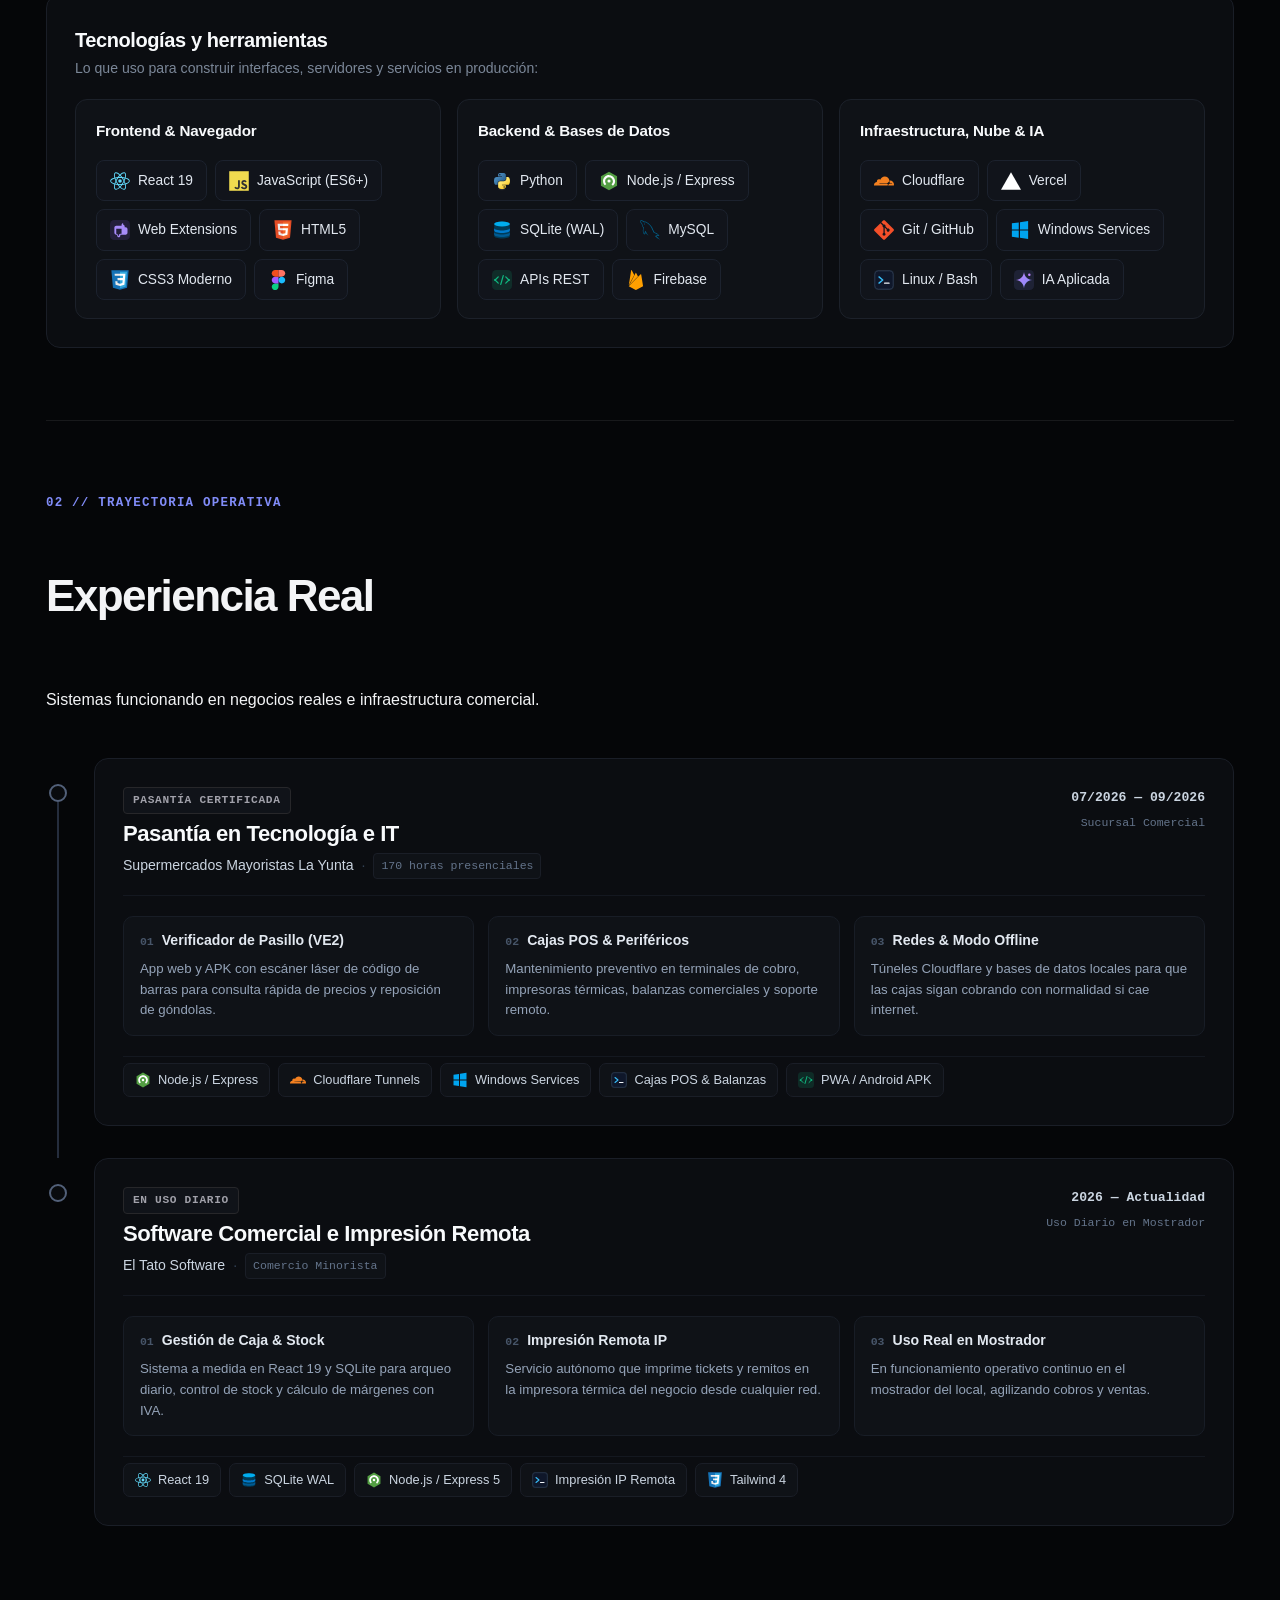
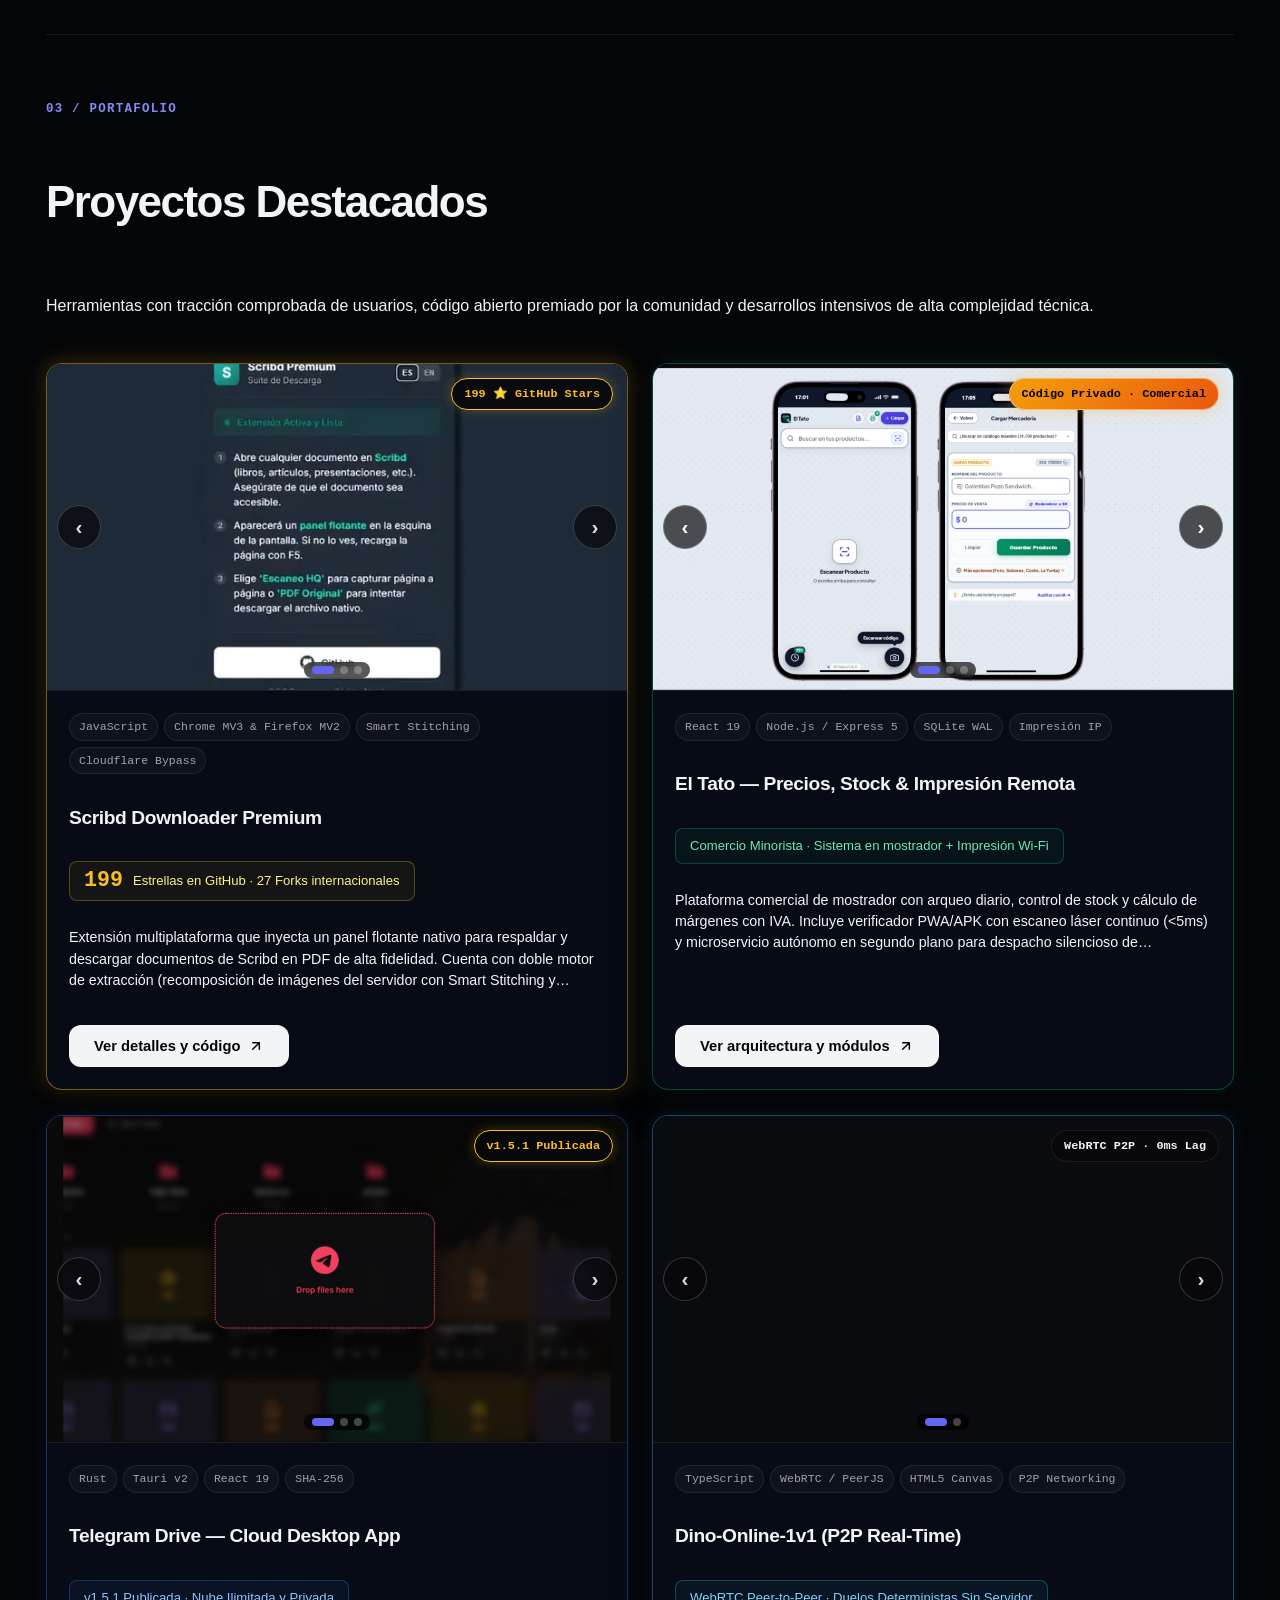
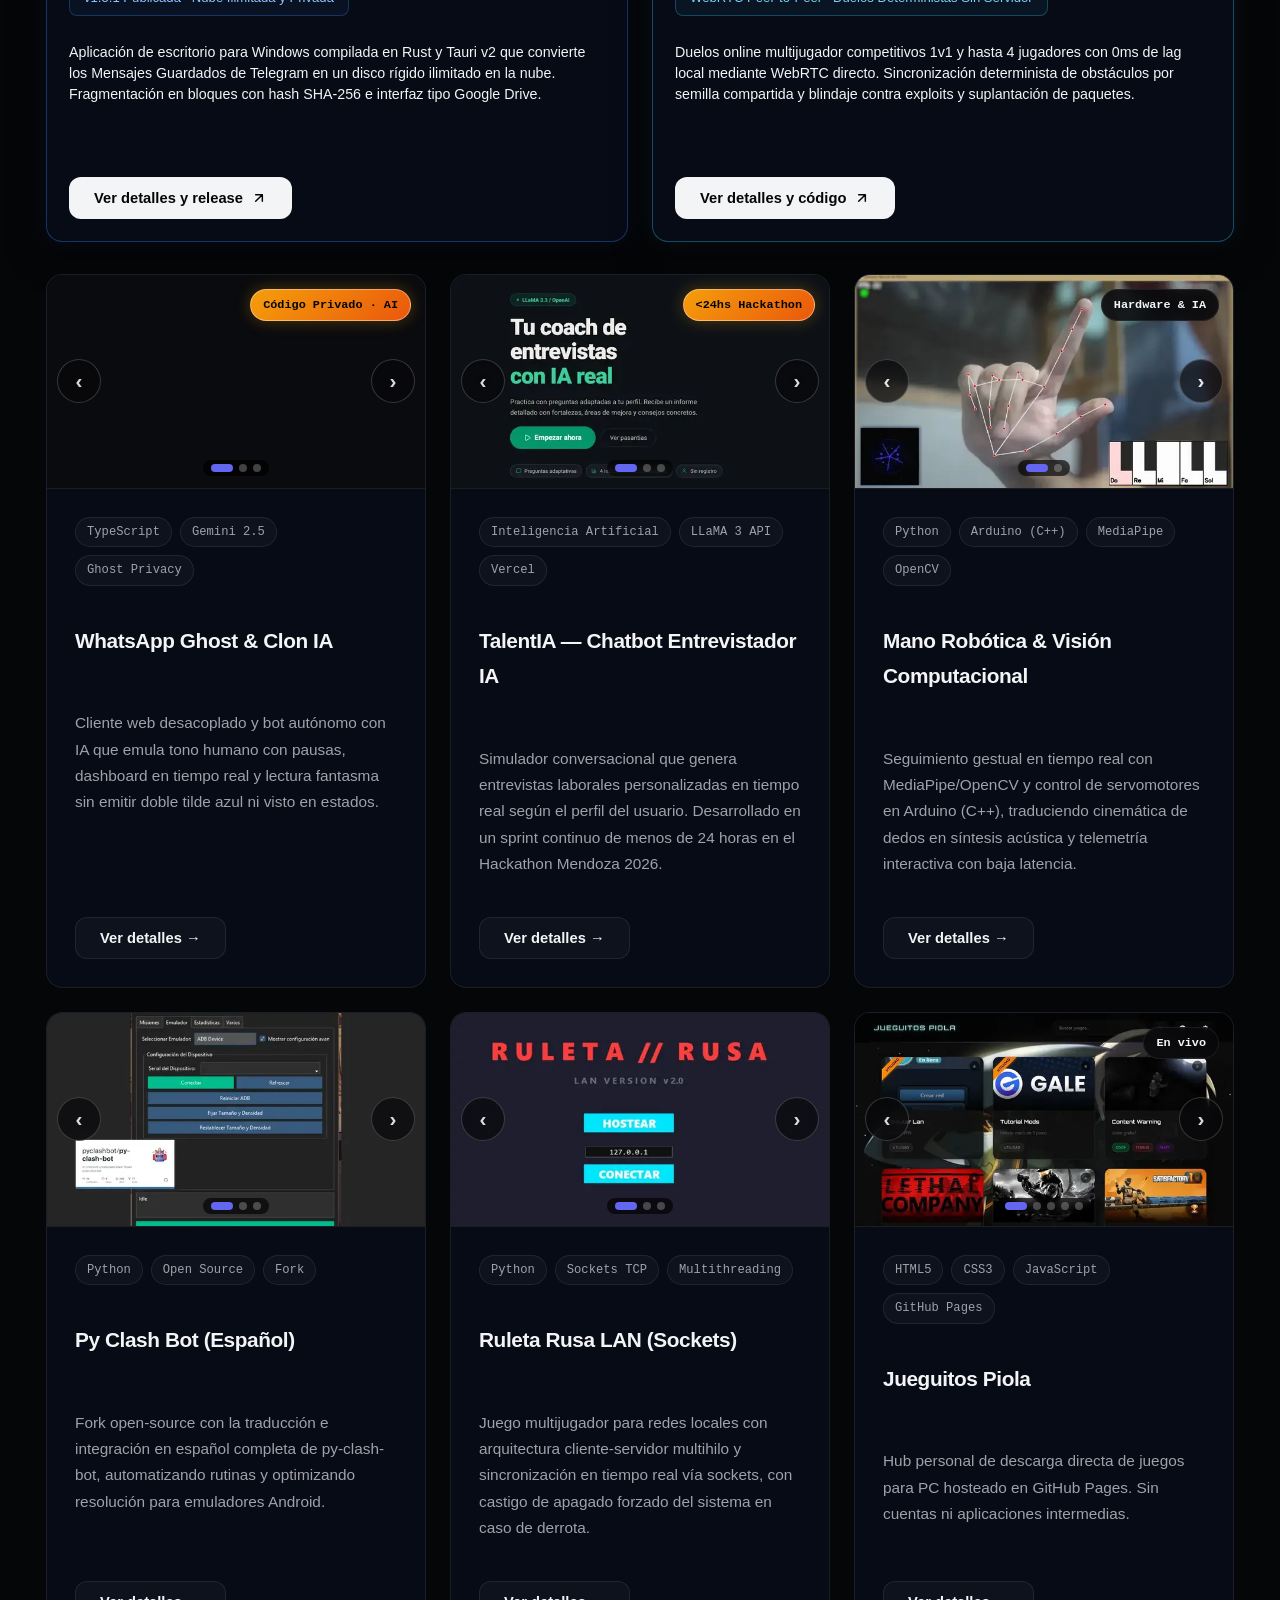
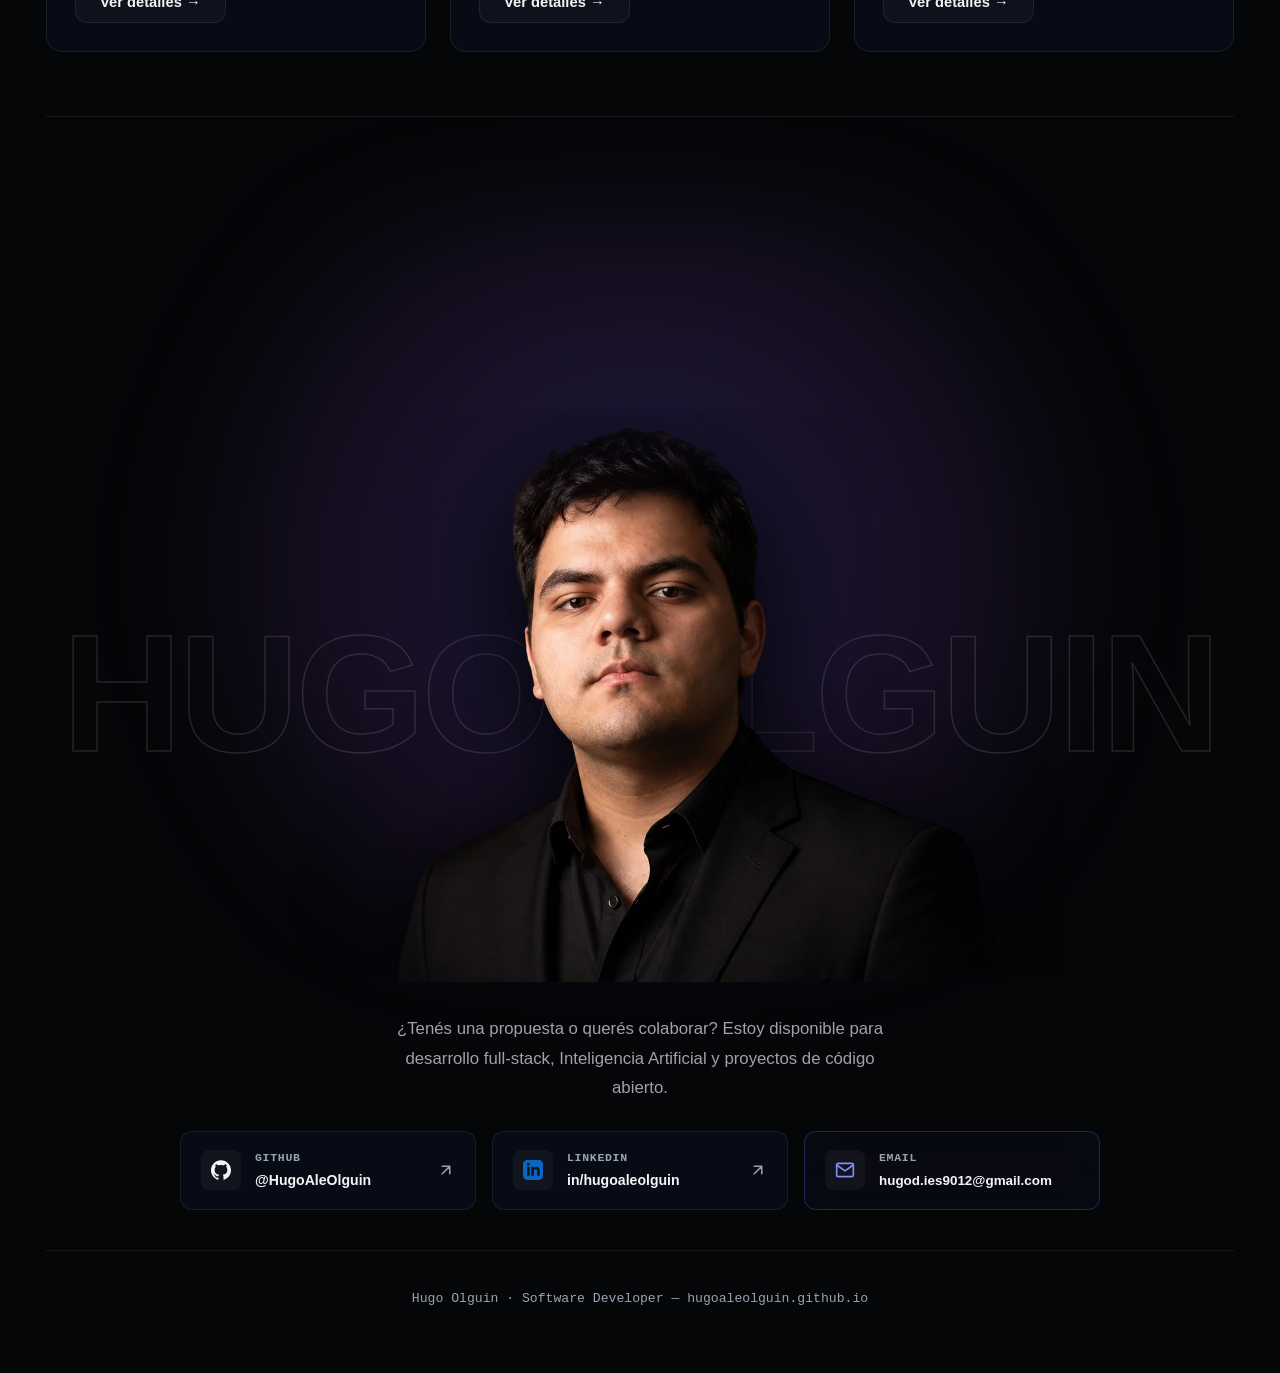
==== commit 4cfc219c: "feat: parallax de fondo, dynamic island, spotlight 3D, morphing en botones y stagger reveal" ====
--- a/index.html
+++ b/index.html
@@ -190,7 +190,10 @@
           <div class="hero__meta">
             <span class="hero__meta-location">Mendoza, Argentina</span>
             <span class="hero__meta-sep">/</span>
-            <span class="hero__meta-status">Disponible para proyectos</span>
+            <button type="button" class="dynamic-island" id="dynamic-island" aria-label="Estado interactivo">
+              <span class="dynamic-island__dot" aria-hidden="true"></span>
+              <span class="dynamic-island__text" id="dynamic-island-text">Disponible para proyectos</span>
+            </button>
             <span class="hero__meta-sep">/</span>
             <a href="https://github.com/HugoAleOlguin" target="_blank" rel="noopener noreferrer" class="hero__meta-stars" aria-label="Ver perfil de GitHub con más de 200 estrellas">
               <svg class="hero__meta-star-icon" viewBox="0 0 24 24" aria-hidden="true">
--- a/style.css
+++ b/style.css
@@ -98,10 +98,10 @@
 
 .topographic-waves-svg {
   position: absolute;
-  top: -5%;
+  top: -4%;
   left: -5%;
   width: 110%;
-  height: 110%;
+  height: 132%;
   object-fit: cover;
   opacity: 0.85;
   will-change: transform;
@@ -2767,3 +2767,118 @@
     grid-template-columns: 1fr;
   }
 }
+
+/* ===== Dynamic Island (UI Morphing en Hero) ===== */
+.dynamic-island {
+  display: inline-flex;
+  align-items: center;
+  gap: 8px;
+  padding: 5px 14px;
+  border-radius: 9999px;
+  background: rgba(52, 211, 153, 0.08);
+  border: 1px solid rgba(52, 211, 153, 0.28);
+  color: var(--accent-emerald);
+  font-family: 'JetBrains Mono', monospace;
+  font-size: 0.78rem;
+  font-weight: 600;
+  cursor: pointer;
+  transition: all 0.42s cubic-bezier(0.34, 1.56, 0.64, 1);
+  white-space: nowrap;
+}
+
+.dynamic-island:hover {
+  transform: translateY(-1px) scale(1.02);
+  background: rgba(52, 211, 153, 0.14);
+}
+
+.dynamic-island__dot {
+  width: 7px;
+  height: 7px;
+  border-radius: 50%;
+  background: currentColor;
+  box-shadow: 0 0 8px currentColor;
+  flex-shrink: 0;
+}
+
+.dynamic-island__text {
+  transition: opacity 0.15s ease, transform 0.15s ease;
+}
+
+.dynamic-island.is-morphing .dynamic-island__text {
+  opacity: 0;
+  transform: scale(0.95);
+}
+
+.dynamic-island--gold {
+  background: rgba(251, 191, 36, 0.08);
+  border-color: rgba(251, 191, 36, 0.3);
+  color: var(--accent-gold);
+}
+
+.dynamic-island--indigo {
+  background: rgba(129, 140, 248, 0.1);
+  border-color: rgba(129, 140, 248, 0.35);
+  color: #a5b4fc;
+}
+
+.dynamic-island--copied {
+  background: rgba(52, 211, 153, 0.18) !important;
+  border-color: rgba(52, 211, 153, 0.55) !important;
+  color: #34d399 !important;
+}
+
+/* ===== Spotlight + Tilt 3D Sutil en Tarjetas ===== */
+.bento-card,
+.project-card {
+  position: relative;
+  transition: transform 0.28s cubic-bezier(0.16, 1, 0.3, 1), border-color 0.25s ease, box-shadow 0.25s ease;
+}
+
+.bento-card::before,
+.project-card::before {
+  content: '';
+  position: absolute;
+  inset: 0;
+  border-radius: inherit;
+  background: radial-gradient(
+    420px circle at var(--mouse-x, 50%) var(--mouse-y, 50%),
+    rgba(129, 140, 248, 0.09),
+    transparent 42%
+  );
+  opacity: 0;
+  transition: opacity 0.3s ease;
+  pointer-events: none;
+  z-index: 1;
+}
+
+.bento-card:hover::before,
+.project-card:hover::before {
+  opacity: 1;
+}
+
+/* ===== Morphing de Estado en Botones (Email & CV) ===== */
+.contact-card-btn--email.is-morphed {
+  border-color: rgba(52, 211, 153, 0.65) !important;
+  background: rgba(52, 211, 153, 0.08) !important;
+  transform: scale(0.985);
+}
+
+.btn--cv.is-morphed {
+  border-color: rgba(52, 211, 153, 0.6) !important;
+  color: #34d399 !important;
+  background: rgba(52, 211, 153, 0.1) !important;
+  transform: scale(0.97);
+}
+
+/* ===== Stagger Reveal en Chips y Módulos ===== */
+.stagger-item {
+  opacity: 0;
+  transform: translateY(10px);
+  transition: opacity 0.35s ease, transform 0.35s cubic-bezier(0.16, 1, 0.3, 1);
+  transition-delay: calc(var(--stagger-i, 0) * 28ms);
+}
+
+.stagger-item.stagger-item--visible {
+  opacity: 1;
+  transform: translateY(0);
+}
